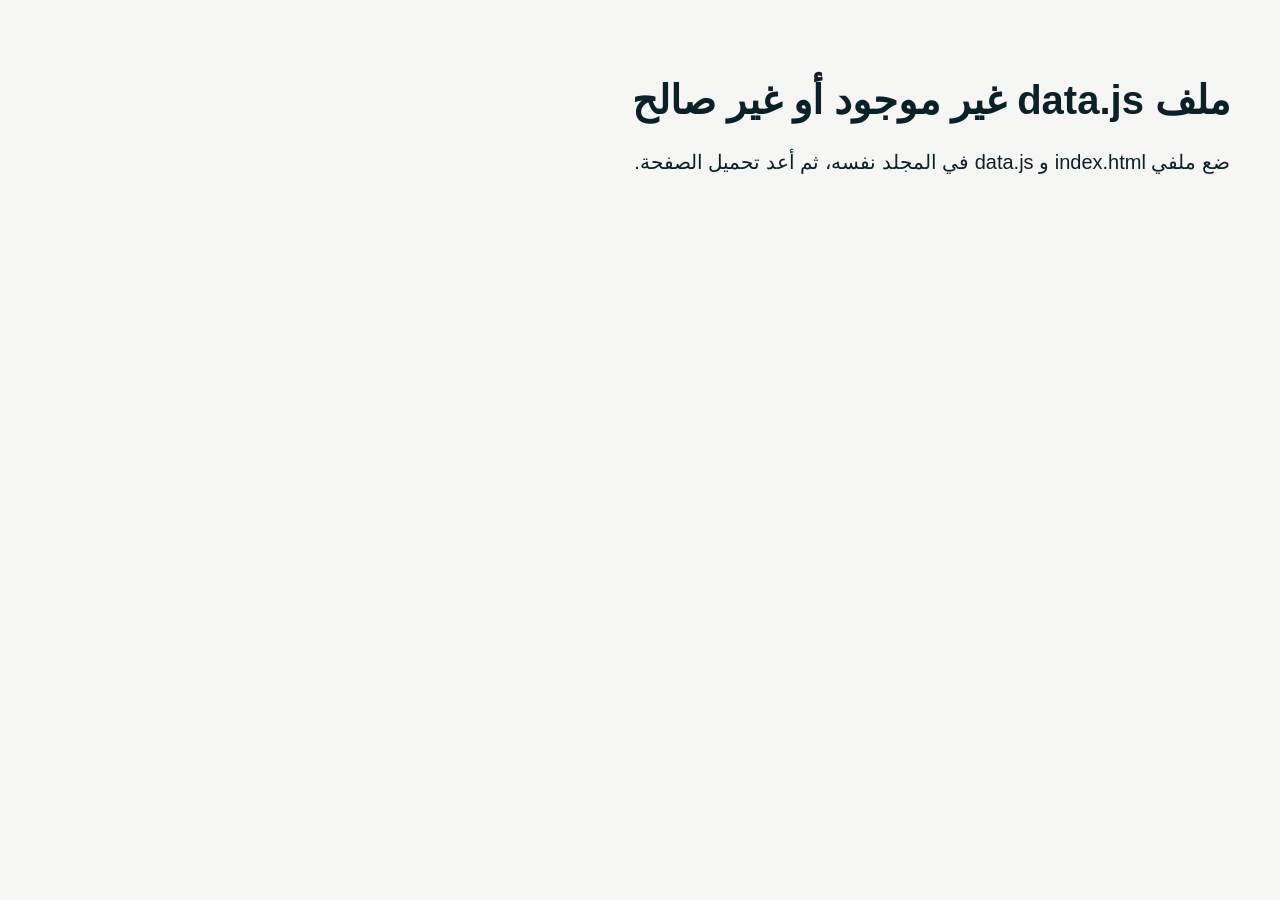
==== index.html @ 4b8aafc1 "Add files via upload" ====
<!doctype html>
<!-- TAWHID FC: الموقع index.html + البيانات data.js. ضع Logo.PNJ وملفات اللاعبين وA1.PNJ/B1.PNJ وS1.PNJ/S2.PNJ بجانبه.
     عدّل بيانات 2027 من ملف data.js. لا يستخدم الموقع الحفظ المحلي.
     ملفات PNJ يجب أن تحتوي على بيانات PNG/JPEG صالحة؛ قد تتطلب استضافتك ضبط MIME للامتداد المخصص. -->
<html lang="ar" dir="rtl">
<head>
<meta charset="utf-8"><meta name="viewport" content="width=device-width,initial-scale=1"><meta name="theme-color" content="#091b23">
<title>TAWHID FC | الموقع الرسمي</title>
<meta name="description" content="الموقع الرسمي لنادي التوحيد: أخبار النادي، الوسائط، الفريق الأول وإحصائيات المواسم 2025 و2026 و2027.">
<style>
@import url('https://fonts.googleapis.com/css2?family=Cairo:wght@400;500;600;700;800;900&family=Outfit:wght@400;500;600;700;800;900&display=swap');
:root{--ink:#0c2027;--dark:#091b23;--dark2:#102e37;--teal:#157867;--gold:#d1ad65;--gold2:#f3deb1;--paper:#f6f7f4;--border:#dee5e2;--muted:#687879;--shadow:0 14px 50px #03191c17}*{box-sizing:border-box}html{scroll-behavior:smooth}body{margin:0;background:var(--paper);color:var(--ink);font-family:Cairo,Arial,sans-serif}button,input,select,textarea{font:inherit}button{cursor:pointer}a{text-decoration:none;color:inherit}button:focus-visible,input:focus-visible,select:focus-visible,textarea:focus-visible{outline:3px solid var(--gold);outline-offset:2px}img{max-width:100%;display:block}button:disabled{opacity:.45;cursor:not-allowed}.wrap{max-width:1400px;margin:auto;padding:0 34px}.tiny-top{background:#061820;color:#cfddd9;display:flex;justify-content:space-between;align-items:center;font-size:11px;padding:8px max(34px,calc((100vw - 1332px)/2));letter-spacing:.4px}.tiny-top span:nth-child(2){color:var(--gold2)}.main-header{position:sticky;top:0;z-index:80;background:#fffdfcf4;backdrop-filter:blur(16px);border-bottom:1px solid #e7ece8}.header-in{max-width:1400px;padding:10px 34px;margin:auto;display:flex;align-items:center;gap:32px}.brand{display:flex;align-items:center;gap:12px;white-space:nowrap;cursor:pointer}.crest{width:63px;height:63px;object-fit:contain;filter:drop-shadow(0 3px 4px #091c1b29)}.crest-fallback{width:57px;height:57px;display:grid;place-items:center;border:3px solid var(--gold);border-radius:13px 13px 22px 22px;background:var(--dark);color:var(--gold);font:900 20px Outfit}.brand b{font:900 23px Outfit;color:#102c31;letter-spacing:1.8px;display:block}.brand small{font-size:9px;font-weight:800;letter-spacing:3px;color:#688380;display:block}.nav{display:flex;align-items:center;gap:3px;flex:1}.nav>button,.nav .dropbtn{background:none;color:#263d40;border:0;padding:13px 14px;font-weight:800;font-size:13px;border-bottom:3px solid transparent}.nav button:hover,.nav button.current{color:#11675b;border-bottom-color:var(--gold)}.drop{position:relative}.drop-menu{display:none;position:absolute;top:100%;right:0;min-width:190px;background:white;border:1px solid var(--border);box-shadow:var(--shadow);border-radius:0 0 14px 14px;padding:10px}.drop:hover .drop-menu,.drop:focus-within .drop-menu,.drop.open .drop-menu{display:block}.drop-menu button{width:100%;display:block;text-align:right;border:0;background:transparent;padding:12px;border-radius:7px;font-weight:700}.drop-menu button:hover{background:#f0f6f3}.header-action{border:1px solid #d5e2dc;border-radius:30px;padding:10px 15px;background:white;color:#15463d;font-size:11px;font-weight:900;white-space:nowrap}.mobile-menu{display:none;border:0;background:transparent;font-size:27px}.hero{background:var(--dark);min-height:490px;position:relative;overflow:hidden;color:white}.hero:before{content:"";position:absolute;inset:0;background:radial-gradient(circle at 80% 35%,#1c69603f,transparent 44%),linear-gradient(120deg,#061b25 15%,#13353e 65%,#0d322e);opacity:1}.hero:after{content:'TAWHID';font:900 min(18vw,270px) Outfit;position:absolute;left:-10px;bottom:-90px;color:#ffffff08;letter-spacing:-6px;pointer-events:none}.hero-lines{position:absolute;left:0;top:0;width:42%;height:100%;background:repeating-linear-gradient(120deg,transparent 0,transparent 78px,#ffffff07 79px,#ffffff07 80px);mask-image:linear-gradient(90deg,black,transparent)}.hero-in{position:relative;z-index:2;display:grid;grid-template-columns:1.1fr .9fr;gap:30px;align-items:center;min-height:490px;padding-top:36px;padding-bottom:50px}.kicker{display:flex;align-items:center;gap:10px;color:var(--gold2);font:800 13px Outfit;letter-spacing:2px}.kicker:before{content:"";background:var(--gold);height:2px;width:30px}.hero h1{font-size:clamp(40px,5.5vw,76px);line-height:1.25;margin:20px 0 13px;font-weight:900}.hero h1 em{color:var(--gold2);font-style:normal}.hero p{line-height:2;font-size:14px;color:#b9d0ce;max-width:540px}.hero-btns{display:flex;gap:11px;flex-wrap:wrap;margin-top:28px}.btn{padding:12px 23px;font-weight:900;font-size:13px;border:0;border-radius:3px;display:inline-flex;align-items:center;gap:9px;justify-content:center}.btn-gold{color:#102a2b;background:var(--gold2)}.btn-outline{color:#f3f7f7;border:1px solid #ffffff60;background:#ffffff08}.btn-green{background:#126a59;color:white}.hero-deco{position:relative;display:grid;place-items:center}.orbit{width:min(35vw,365px);height:min(35vw,365px);min-width:235px;min-height:235px;border:1px solid #d3b77350;border-radius:50%;display:grid;place-items:center;box-shadow:0 0 0 28px #d1ad6510,0 0 0 59px #d1ad6509;position:relative}.orbit img{width:67%;height:67%;object-fit:contain;filter:drop-shadow(0 18px 15px #0009)}.orbit .crest-fallback{transform:scale(2.3)}.floating{position:absolute;padding:12px 17px;background:#14373cde;border:1px solid #d1ad6550;backdrop-filter:blur(10px);border-radius:4px;box-shadow:var(--shadow);font:800 12px Outfit}.floating strong{font-size:21px;color:var(--gold2)}.floating.first{bottom:8%;right:-20px}.floating.second{top:7%;left:-18px}.hero-strip{background:#d1ad65;position:relative;z-index:3}.strip-in{display:flex;align-items:center;justify-content:space-between;gap:20px;padding-top:12px;padding-bottom:12px;color:#16312d;font-weight:900;font-size:12px}.strip-in span{white-space:nowrap}.main-sections{padding-top:62px;padding-bottom:65px}.section-head{display:flex;justify-content:space-between;align-items:flex-end;gap:20px;margin-bottom:23px}.section-head .eyebrow{color:var(--teal);font:800 11px Outfit;letter-spacing:2px}.section-head h2{font-size:29px;line-height:1.35;margin:6px 0 0;font-weight:900}.section-head p{font-size:12px;color:var(--muted);margin:8px 0}.section-head button{background:none;border:0;color:#0f7364;font-size:12px;font-weight:900;border-bottom:1px solid #0f7364;padding:5px}.section{margin-bottom:68px}.cards3{display:grid;grid-template-columns:repeat(3,minmax(0,1fr));gap:18px}.news-card,.photo-card,.player-card,.tile,.panel{background:white;border:1px solid #e1e8e5;box-shadow:0 8px 33px #0a262512}.news-card{overflow:hidden;cursor:pointer}.image-cover{height:215px;background:linear-gradient(135deg,#143943,#0c1e29);position:relative;display:grid;place-items:center;overflow:hidden}.image-cover img{width:100%;height:100%;object-fit:cover;transition:transform .4s}.news-card:hover img,.photo-card:hover img{transform:scale(1.05)}.fallback-art{display:flex;flex-direction:column;align-items:center;justify-content:center;gap:9px;text-align:center;color:#e7d3a9;background:linear-gradient(130deg,#092028,#1b4d49);width:100%;height:100%;font:900 25px Outfit}.fallback-art small{color:#b6cec7;font-size:10px;letter-spacing:2px}.news-body{padding:23px}.news-date{font:800 11px Outfit;color:var(--teal);letter-spacing:1px}.news-body h3{line-height:1.8;font-size:17px;margin:9px 0}.news-body p{line-height:1.9;font-size:12px;color:#71817e;max-height:52px;overflow:hidden}.readmore{display:block;margin-top:14px;font-weight:800;color:#157867;font-size:12px}.photos{display:grid;grid-template-columns:1.2fr 1fr 1fr;gap:14px}.photo-card{cursor:pointer;position:relative;overflow:hidden;min-height:240px}.photo-card:first-child{grid-row:span 2;min-height:493px}.photo-card img{width:100%;height:100%;object-fit:cover;position:absolute}.photo-card:after{content:"";position:absolute;inset:40% 0 0;background:linear-gradient(transparent,#081b21c7)}.photo-card .caption{position:absolute;z-index:1;bottom:20px;right:20px;color:white;font-weight:900;font-size:14px}.photo-card .fallback-art{position:absolute}.player-grid{display:grid;grid-template-columns:repeat(4,minmax(0,1fr));gap:16px}.player-card{text-align:center;overflow:hidden;cursor:pointer;transition:transform .25s}.player-card:hover{transform:translateY(-5px)}.player-portrait{height:250px;background:radial-gradient(circle at center 30%,#36655d,#102d37 70%);display:grid;place-items:center;position:relative;overflow:hidden}.player-portrait img{width:100%;height:100%;object-fit:contain;object-position:bottom}.player-portrait .number-bg{position:absolute;font:900 180px Outfit;color:#ffffff0b}.avatar-placeholder{position:absolute;color:#f2d699;font:900 53px Outfit}.nationality{position:absolute;top:13px;right:12px;background:#ffffffed;padding:3px 8px;font-size:10px;font-weight:900;color:#143c35;border-radius:3px}.player-details{padding:16px 10px 19px}.player-details b{display:block;font:800 17px Outfit;overflow-wrap:anywhere}.player-details small{font-size:11px;color:var(--muted);font-weight:800}.player-stats{display:flex;justify-content:center;gap:24px;border-top:1px solid var(--border);margin-top:15px;padding-top:12px}.player-stats span{font-size:10px;color:#7c8b88}.player-stats strong{display:block;color:#174e43;font:800 20px Outfit}.dark-section{background:#09252a;color:white;padding:50px 0}.dark-section h2{font-size:27px}.sponsors{display:flex;justify-content:center;align-items:center;gap:85px;flex-wrap:wrap;margin:30px 0}.sponsor-slot{height:105px;width:240px;display:grid;place-items:center;position:relative}.sponsor-slot img{max-width:100%;max-height:100%;object-fit:contain}.sponsor-slot .missing-img{border:1px dashed #bda36a87;color:#d0bea0;padding:18px;border-radius:8px;font:700 12px Outfit;text-align:center}.footer{background:#06191f;color:#c4d8d2;padding:40px 0 20px}.footer-cols{display:flex;justify-content:space-between;gap:30px;flex-wrap:wrap}.footer h3{color:#f6e5c0;font-size:14px}.footer p,.footer button{font-size:12px;line-height:2;color:#a6bfba}.footer button{border:0;display:block;background:none;padding:3px 0}.copyright{border-top:1px solid #ffffff16;margin-top:32px;padding-top:18px;color:#809f98;font-size:10px;display:flex;justify-content:space-between}.page-banner{background:linear-gradient(120deg,#0c222a,#1a5249);color:white;padding:41px 0;position:relative;overflow:hidden}.page-banner:after{content:'TAWHID FC';position:absolute;bottom:-40px;left:25px;font:900 100px Outfit;color:#ffffff08}.page-banner h1{margin:0;font-size:36px;position:relative;z-index:1}.page-banner p{color:#c5d6ce;font-size:13px;position:relative;z-index:1}.crumb{font-size:10px;color:var(--gold2);margin-bottom:8px}.stat-grid{display:grid;grid-template-columns:repeat(4,minmax(0,1fr));gap:13px}.tile{padding:22px;border-top:3px solid var(--gold)}.tile label{font-size:11px;color:#718682;font-weight:800;display:block}.tile b{font:900 32px Outfit;color:#123b35;display:block;margin-top:5px}.tile small{font-size:10px;color:#6d8a82}.panel{padding:23px;border-radius:3px}.panel h3{font-size:17px;margin:0 0 20px}.stat-layout{display:grid;grid-template-columns:minmax(0,1.4fr) minmax(290px,.6fr);gap:17px}.table-scroll{overflow:auto;max-width:100%}table{border-collapse:collapse;width:100%;min-width:700px;text-align:right;font-size:12px}th{background:#eef3ef;color:#607772;font-weight:900;font-size:10px;white-space:nowrap}td,th{padding:13px;border-bottom:1px solid #edf1ed}tbody tr:hover{background:#f6faf8}.clickrow{cursor:pointer}.rank-pill{display:inline-grid;place-items:center;min-width:27px;height:27px;border-radius:3px;background:#edf3ee;font:900 11px Outfit;color:#235244}.rank-pill.gold{background:#f6ebd0;color:#966b1b}.badge{display:inline-block;padding:4px 9px;border-radius:3px;background:#eaf3ee;color:#176d59;font-weight:800;font-size:10px}.badge.fixed{background:#f2ead7;color:#846827}.badge.outline{background:transparent;border:1px solid #d1ded4}.tabs{display:flex;flex-wrap:wrap;gap:8px;margin:23px 0}.tab{padding:9px 18px;border:1px solid #d7e1db;background:white;font-size:12px;font-weight:900;border-radius:3px}.tab.active{background:#0c514b;color:white;border-color:#0c514b}.ranking-entry{display:flex;gap:13px;align-items:center;padding:12px 4px;border-bottom:1px solid #e8efea;cursor:pointer}.ranking-entry .rank-num{font:900 24px Outfit;color:#b49c61;width:32px}.ranking-entry img{width:46px;height:46px;object-fit:contain;background:#18443e}.ranking-entry .details{flex:1}.ranking-entry b{font:800 12px Outfit}.ranking-entry small{display:block;font-size:10px;color:#8a9995}.ranking-entry strong{color:#137967;font:900 18px Outfit}.notice{padding:17px;border-right:4px solid var(--gold);background:#f8f0e0;font-size:12px;line-height:2;color:#67593f;margin:20px 0}.empty{padding:38px 17px;border:1px dashed #bdcebe;text-align:center;color:#83938b;font-size:13px;background:#fbfdfb}.fields{display:grid;grid-template-columns:repeat(3,minmax(0,1fr));gap:14px}.field{display:flex;flex-direction:column;gap:5px}.field label{font-size:11px;font-weight:900;color:#526d65}.field input,.field select,.field textarea{border:1px solid #d0dcd5;border-radius:3px;background:white;padding:11px 13px;font-size:12px;width:100%;color:#1a3833;min-height:42px}.field textarea{min-height:96px}.field.span2{grid-column:span 2}.field.span3{grid-column:span 3}.control-row{display:flex;align-items:center;flex-wrap:wrap;gap:9px;margin:15px 0}.select{padding:10px 13px;border:1px solid #d6e2db;background:white;border-radius:3px;color:#234e42;font-size:12px;font-weight:800}.admin-group{border:1px solid #dfe9e2;background:#fbfdfb;margin-top:17px;padding:18px}.admin-group h4{margin:0 0 15px;font-size:15px}.score-track{height:7px;background:#e3ebe5;border-radius:9px;overflow:hidden;min-width:50px}.score-track i{display:block;height:100%;background:linear-gradient(90deg,#138477,#d5ae5a)}.formula{font-size:11px;color:#71837b;line-height:2}.modal{position:fixed;inset:0;background:#06171bdf;z-index:200;display:none;place-items:center;padding:15px;backdrop-filter:blur(8px)}.modal.show{display:grid}.modal-content{background:white;max-width:830px;width:100%;max-height:94vh;overflow:auto;padding:0 0 22px;box-shadow:0 25px 70px #0006}.modal-bar{display:flex;justify-content:space-between;align-items:center;padding:16px 24px;border-bottom:1px solid var(--border)}.modal-close{background:#ecf2ee;border:0;border-radius:50%;width:32px;height:32px;font-size:20px}.modal-main{padding:23px}.modal-profile{display:grid;grid-template-columns:190px 1fr;gap:22px;align-items:center}.modal-image{height:230px;background:linear-gradient(160deg,#18554e,#08232b);position:relative;display:grid;place-items:center}.modal-image img{height:100%;width:100%;object-fit:contain}.kv{display:grid;grid-template-columns:repeat(3,1fr);gap:12px}.kv div{background:#f4f8f5;padding:12px}.kv small{display:block;color:#73867c;font-size:10px}.kv b{font:800 17px Outfit}.toast{position:fixed;bottom:23px;left:23px;z-index:250;padding:13px 22px;background:#0d5248;color:white;border:1px solid #d1ad65;border-radius:3px;font-weight:800;font-size:12px;opacity:0;pointer-events:none;transition:.25s}.toast.show{opacity:1}.lightbox-img{max-width:100%;max-height:68vh;object-fit:contain;margin:auto}.match-pill{border-radius:3px;padding:3px 8px;font:900 10px Outfit}.match-pill.W{background:#e2f4e9;color:#227a4d}.match-pill.L{background:#ffe8e7;color:#b13d36}.match-pill.D{background:#e7edf2;color:#577083}.archive-title{display:flex;align-items:center;justify-content:space-between;gap:12px;flex-wrap:wrap}.print-only{display:none}
@media(max-width:1080px){.header-in{gap:15px}.nav>button,.nav .dropbtn{padding:12px 9px;font-size:11px}.player-grid{grid-template-columns:repeat(3,1fr)}.stat-grid{grid-template-columns:repeat(2,1fr)}.stat-layout{grid-template-columns:1fr}}@media(max-width:760px){.wrap,.header-in{padding-left:16px;padding-right:16px}.tiny-top{padding:7px 16px}.header-in{justify-content:space-between}.brand b{font-size:19px}.crest{width:48px;height:48px}.mobile-menu{display:block}.nav{display:none;position:absolute;top:100%;right:0;left:0;background:#fff;padding:15px;box-shadow:var(--shadow);flex-direction:column;align-items:stretch}.nav.open{display:flex}.nav>button,.nav .dropbtn{text-align:right;width:100%;padding:13px}.drop-menu{position:static;box-shadow:none;border-radius:5px;display:none}.header-action{font-size:10px;padding:9px}.hero-in{grid-template-columns:1fr;text-align:right;min-height:auto;padding-top:48px;padding-bottom:60px}.hero-deco{display:none}.hero{min-height:385px}.hero h1{font-size:40px}.strip-in{flex-wrap:wrap;gap:8px}.cards3{grid-template-columns:1fr}.photos{grid-template-columns:1fr 1fr}.photo-card:first-child{grid-column:span 2;grid-row:span 1;min-height:265px}.photo-card{min-height:185px}.player-grid{grid-template-columns:repeat(2,1fr)}.player-portrait{height:207px}.fields{grid-template-columns:1fr 1fr}.field.span3{grid-column:span 2}.modal-profile{grid-template-columns:1fr}.modal-image{height:220px}.sponsors{gap:15px}.copyright{flex-direction:column;gap:5px}}@media(max-width:430px){.brand b{font-size:16px}.brand small{letter-spacing:1.5px}.header-action{padding:8px}.player-portrait{height:175px}.player-details b{font-size:12px}.section-head h2{font-size:24px}.fields,.kv{grid-template-columns:1fr 1fr}.field.span2,.field.span3{grid-column:span 2}.tile b{font-size:26px}}
@media print{.tiny-top,.main-header,.footer,.btn,.control-row,.tabs,.toast,.sponsors{display:none!important}.print-only{display:block}.page-banner{padding:20px;background:white;color:black}.panel,.tile{box-shadow:none;break-inside:avoid}}
</style>
</head>
<body>
<div class="tiny-top"><span>THE OFFICIAL HOME OF TAWHID FC</span><span>✦ التاريخ يُكتب هنا · 2027</span></div>
<header class="main-header"><div class="header-in">
 <a class="brand" href="#" onclick="go('home');return false"><img class="crest" src="Logo.PNJ" alt="TAWHID FC" onerror="this.style.display='none';this.nextElementSibling.style.display='grid'"><div class="crest-fallback" style="display:none">TFC</div><span><b>TAWHID FC</b><small>FOOTBALL CLUB</small></span></a>
 <button class="mobile-menu" type="button" aria-label="القائمة" onclick="document.getElementById('mainNav').classList.toggle('open')">☰</button>
 <nav id="mainNav" class="nav" aria-label="القائمة الرئيسية"><button type="button" data-nav="home" onclick="go('home')">الرئيسية</button><button type="button" data-nav="news" onclick="go('news')">الأخبار</button><button type="button" data-nav="media" onclick="go('media')">الوسائط</button><button type="button" data-nav="club" onclick="go('club')">النادي</button><button type="button" data-nav="stats" onclick="go('stats')">الإحصائيات</button><div class="drop" id="seasonDrop"><button type="button" class="dropbtn" aria-haspopup="true" onclick="document.getElementById('seasonDrop').classList.toggle('open')">السنوات ▾</button><div class="drop-menu"><button onclick="setYear(2027)">موسم 2027</button><button onclick="setYear(2026)">موسم 2026</button><button onclick="setYear(2025)">موسم 2025</button></div></div></nav>
 <button class="header-action" type="button" onclick="go('guide')">⌘ طريقة التحديث</button>
 </div></header>
<div id="app" aria-live="polite"></div>
<div class="toast" id="toast" role="status"></div>
<div class="modal" id="modal" onclick="if(event.target===this)closeModal()"><div class="modal-content"><div class="modal-bar"><b id="modalTitle">التفاصيل</b><button class="modal-close" aria-label="إغلاق" onclick="closeModal()">×</button></div><div class="modal-main" id="modalBody"></div></div></div>
<script src="data.js"></script>
<script>
'use strict';
const ARCHIVE = {"meta": {"alm": ["Almousa3m", "السعودية", "ST", "Alm"], "basa": ["Basabeso2", "السعودية", "LW", "Basa"], "hss": ["H2ssain_28", "السعودية", "ST", "Hss"], "m": ["M-*-*-_-11_11", "السعودية", "CM", "M--"], "h77": ["H7modi_77", "السعودية", "CM", "H7modi77"], "h07": ["H7modi_07", "مصر", "ST", "H7modi07"], "yo": ["Yo0ousef_25", "جنوب أفريقيا", "RW", "Yo"], "alaly": ["Alaly19", "قطر", "ST", "Alaly"]}, "players25": [{"id": "alm", "name": "Almousa3m", "nationality": "السعودية", "pos": "ST", "photo": "Alm25.PNJ", "games": 690, "goals": 700, "assists": 716, "motm": 221, "motmBase": 700, "passPct": 79, "shotPct": 36, "tacklePct": 11, "points": null, "sourceGpm": 1.01, "sourceApm": 1.02}, {"id": "basa", "name": "Basabeso2", "nationality": "السعودية", "pos": "LW", "photo": "Basa25.PNJ", "games": 785, "goals": 713, "assists": 511, "motm": 83, "motmBase": 785, "passPct": 81, "shotPct": 35, "tacklePct": 25, "points": null, "sourceGpm": 0.91, "sourceApm": 0.65}, {"id": "hss", "name": "H2ssain_28", "nationality": "السعودية", "pos": "ST", "photo": "Hss25.PNJ", "games": 898, "goals": 842, "assists": 507, "motm": 82, "motmBase": 898, "passPct": 75, "shotPct": 33, "tacklePct": 5, "points": null, "sourceGpm": 0.94, "sourceApm": 0.57}, {"id": "m", "name": "M-*-*-_-11_11", "nationality": "السعودية", "pos": "CM", "photo": "M--25.PNJ", "games": 1142, "goals": 635, "assists": 728, "motm": 124, "motmBase": 1142, "passPct": 75, "shotPct": 28, "tacklePct": 22, "points": 22, "sourceGpm": 0.56, "sourceApm": 0.64}, {"id": "h77", "name": "H7modi_77", "nationality": "السعودية", "pos": "CM", "photo": "H7modi7725.PNJ", "games": 1060, "goals": 446, "assists": 885, "motm": 93, "motmBase": 1060, "passPct": 75, "shotPct": 35, "tacklePct": 14, "points": 24, "sourceGpm": 0.42, "sourceApm": 0.84}, {"id": "yo", "name": "Yo0ousef_25", "nationality": "جنوب أفريقيا", "pos": "RW", "photo": "Yo25.PNJ", "games": 571, "goals": 434, "assists": 171, "motm": 7, "motmBase": 571, "passPct": 75, "shotPct": 46, "tacklePct": 9, "points": 20, "sourceGpm": 0.76, "sourceApm": 0.3}, {"id": "alaly", "name": "Alaly19", "nationality": "قطر", "pos": "ST", "photo": "Alaly25.PNJ", "games": 367, "goals": 507, "assists": 263, "motm": 107, "motmBase": 367, "passPct": 80, "shotPct": 32, "tacklePct": 16, "points": 23, "sourceGpm": 1.38, "sourceApm": 0.71}], "players26": [{"id": "alm", "name": "Almousa3m", "nationality": "السعودية", "pos": "ST", "sourcePos": "FWD", "photo": "Alm26.PNJ", "passPct": 77, "shotPct": 38, "tacklePct": 8, "pro": "Almousa3m", "ovr": 90, "h": "190 CM", "games": 409, "win": 50, "rating": 8.1, "motm": 79, "goals": 455, "gpm": 1.11, "shot": 38, "assists": 440, "passes": 6852, "pass": 77, "red": 7, "tackles": 284, "tackleRate": 8, "csDef": 0, "csGK": 1, "recent": [9, 9, 7, 15, 9, 3, 10, 11, 8, 4, 10], "pwr": 94, "carry": 88, "clutch": 68, "note": "هداف وصانع لعب من النخبة؛ يتصدر الفريق بـ455 هدفاً و440 تمريرة حاسمة."}, {"id": "hss", "name": "H2ssain_28", "nationality": "السعودية", "pos": "ST", "sourcePos": "FWD", "photo": "Hss26.PNJ", "passPct": 74, "shotPct": 29, "tacklePct": 3, "pro": "bombar", "ovr": 88, "h": "186 CM", "games": 456, "win": 45, "rating": 7.5, "motm": 40, "goals": 452, "gpm": 0.99, "shot": 29, "assists": 337, "passes": 4956, "pass": 74, "red": 14, "tackles": 176, "tackleRate": 3, "csDef": 0, "csGK": 0, "recent": [8, 8, 9, 12, 6, 6, 11, 9, 8, 5, 8], "pwr": 90, "carry": 68, "clutch": 74, "note": "مهاجم غزير التسجيل؛ ثاني هدافي الفريق بفارق ثلاثة أهداف فقط عن الصدارة."}, {"id": "m", "name": "M-*-*-_-11_11", "nationality": "السعودية", "pos": "CM", "sourcePos": "MID", "photo": "M--26.PNJ", "passPct": 76, "shotPct": 32, "tacklePct": 22, "pro": "PEDRI", "ovr": 89, "h": "175 CM", "games": 466, "win": 46, "rating": 8.1, "motm": 75, "goals": 244, "gpm": 0.52, "shot": 32, "assists": 297, "passes": 7084, "pass": 76, "red": 16, "tackles": 472, "tackleRate": 22, "csDef": 1, "csGK": 0, "recent": [4, 4, 9, 7, 4, 6, 1, 5, 4, 2, 1], "pwr": 82, "carry": 78, "clutch": 60, "note": "محرك الوسط وصاحب أعلى عدد تمريرات وتدخلات في الفريق."}, {"id": "h77", "name": "H7modi_77", "nationality": "السعودية", "pos": "CM", "sourcePos": "MID", "photo": "H7modi7726.PNJ", "passPct": 75, "shotPct": 37, "tacklePct": 9, "pro": "M. Almarhoon", "ovr": 80, "h": "162 CM", "games": 237, "win": 47, "rating": 8, "motm": 36, "goals": 116, "gpm": 0.49, "shot": 37, "assists": 165, "passes": 3673, "pass": 75, "red": 32, "tackles": 398, "tackleRate": 9, "csDef": 0, "csGK": 0, "recent": [6, 6, 4, 1, 1, 2, 4, 4, 1, 3, 0], "pwr": 76, "carry": 71, "clutch": 54, "note": "لاعب وسط نشط في الضغط؛ يجمع بين صناعة اللعب و398 تدخلاً."}, {"id": "basa", "name": "Basabeso2", "nationality": "السعودية", "pos": "LW", "sourcePos": "FWD", "photo": "Basa26.PNJ", "passPct": 85, "shotPct": 39, "tacklePct": 26, "pro": "Basabeso", "ovr": 90, "h": "170 CM", "games": 388, "win": 48, "rating": 7.2, "motm": 24, "goals": 206, "gpm": 0.53, "shot": 39, "assists": 131, "passes": 4241, "pass": 85, "red": 20, "tackles": 349, "tackleRate": 26, "csDef": 4, "csGK": 0, "recent": [2, 2, 2, 8, 0, 2, 2, 2, 2, 1, 2], "pwr": 72, "carry": 50, "clutch": 35, "note": "الأدق تمريراً في الفريق بنسبة 85%، مع مساهمة واضحة هجومياً ودفاعياً."}, {"id": "h07", "name": "H7modi_07", "nationality": "مصر", "pos": "ST", "sourcePos": "FWD", "photo": "H7modi0726.PNJ", "passPct": 74, "shotPct": 33, "tacklePct": 8, "pro": "M. Almarhoon", "ovr": 82, "h": "162 CM", "games": 170, "win": 48, "rating": 7.4, "motm": 14, "goals": 79, "gpm": 0.46, "shot": 33, "assists": 92, "passes": 2146, "pass": 74, "red": 23, "tackles": 243, "tackleRate": 8, "csDef": 0, "csGK": 0, "recent": [2, 2, 2, 0, 3, 1, 4, 1, 3, 1, 1], "pwr": 85, "carry": 52, "clutch": 70, "note": "صانع لعب هجومي متوازن سجل 79 هدفاً وصنع 92 خلال 170 مباراة."}, {"id": "yo", "name": "Yo0ousef_25", "nationality": "جنوب أفريقيا", "pos": "RW", "sourcePos": "FWD", "photo": "Yo26.PNJ", "passPct": 76, "shotPct": 47, "tacklePct": 7, "pro": "H. Huss29", "ovr": 88, "h": "175 CM", "games": 369, "win": 44, "rating": 7.1, "motm": 11, "goals": 248, "gpm": 0.67, "shot": 47, "assists": 109, "passes": 4103, "pass": 76, "red": 18, "tackles": 195, "tackleRate": 7, "csDef": 0, "csGK": 0, "recent": [4, 4, 2, 1, 3, 1, 6, 1, 4, 5, 0], "pwr": 72, "carry": 44, "clutch": 49, "note": "أعلى نسبة نجاح تسديد في الفريق بـ47% وخطر ثابت في الخط الأمامي."}], "players27": [{"id": "alm", "name": "Almousa3m", "nationality": "السعودية", "pos": "ST", "photo": "Alm27.PNJ", "games": null, "goals": null, "assists": null, "motm": null, "passes": null, "passPct": null, "shots": null, "shotPct": null, "tackles": null, "tacklePct": null, "interceptions": null, "clearances": null, "blocks": null, "saves": null, "savePct": null, "csDef": null, "csGK": null, "red": null, "yellow": null, "win": null, "rating": null, "minutes": null, "points": null}, {"id": "basa", "name": "Basabeso2", "nationality": "السعودية", "pos": "LW", "photo": "Basa27.PNJ", "games": null, "goals": null, "assists": null, "motm": null, "passes": null, "passPct": null, "shots": null, "shotPct": null, "tackles": null, "tacklePct": null, "interceptions": null, "clearances": null, "blocks": null, "saves": null, "savePct": null, "csDef": null, "csGK": null, "red": null, "yellow": null, "win": null, "rating": null, "minutes": null, "points": null}, {"id": "hss", "name": "H2ssain_28", "nationality": "السعودية", "pos": "ST", "photo": "Hss27.PNJ", "games": null, "goals": null, "assists": null, "motm": null, "passes": null, "passPct": null, "shots": null, "shotPct": null, "tackles": null, "tacklePct": null, "interceptions": null, "clearances": null, "blocks": null, "saves": null, "savePct": null, "csDef": null, "csGK": null, "red": null, "yellow": null, "win": null, "rating": null, "minutes": null, "points": null}, {"id": "m", "name": "M-*-*-_-11_11", "nationality": "السعودية", "pos": "CM", "photo": "M--27.PNJ", "games": null, "goals": null, "assists": null, "motm": null, "passes": null, "passPct": null, "shots": null, "shotPct": null, "tackles": null, "tacklePct": null, "interceptions": null, "clearances": null, "blocks": null, "saves": null, "savePct": null, "csDef": null, "csGK": null, "red": null, "yellow": null, "win": null, "rating": null, "minutes": null, "points": null}, {"id": "h77", "name": "H7modi_77", "nationality": "السعودية", "pos": "CM", "photo": "H7modi7727.PNJ", "games": null, "goals": null, "assists": null, "motm": null, "passes": null, "passPct": null, "shots": null, "shotPct": null, "tackles": null, "tacklePct": null, "interceptions": null, "clearances": null, "blocks": null, "saves": null, "savePct": null, "csDef": null, "csGK": null, "red": null, "yellow": null, "win": null, "rating": null, "minutes": null, "points": null}, {"id": "h07", "name": "H7modi_07", "nationality": "مصر", "pos": "ST", "photo": "H7modi0727.PNJ", "games": null, "goals": null, "assists": null, "motm": null, "passes": null, "passPct": null, "shots": null, "shotPct": null, "tackles": null, "tacklePct": null, "interceptions": null, "clearances": null, "blocks": null, "saves": null, "savePct": null, "csDef": null, "csGK": null, "red": null, "yellow": null, "win": null, "rating": null, "minutes": null, "points": null}, {"id": "yo", "name": "Yo0ousef_25", "nationality": "جنوب أفريقيا", "pos": "RW", "photo": "Yo27.PNJ", "games": null, "goals": null, "assists": null, "motm": null, "passes": null, "passPct": null, "shots": null, "shotPct": null, "tackles": null, "tacklePct": null, "interceptions": null, "clearances": null, "blocks": null, "saves": null, "savePct": null, "csDef": null, "csGK": null, "red": null, "yellow": null, "win": null, "rating": null, "minutes": null, "points": null}, {"id": "alaly", "name": "Alaly19", "nationality": "قطر", "pos": "ST", "photo": "Alaly27.PNJ", "games": null, "goals": null, "assists": null, "motm": null, "passes": null, "passPct": null, "shots": null, "shotPct": null, "tackles": null, "tacklePct": null, "interceptions": null, "clearances": null, "blocks": null, "saves": null, "savePct": null, "csDef": null, "csGK": null, "red": null, "yellow": null, "win": null, "rating": null, "minutes": null, "points": null}], "matches26": [["L", "1–5", "Black Deaht", "almousa3m", "—", "07/09/2026 · 06:01 AM"], ["L", "2–3", "B r O 0", "yo0ousef25 (2)", "—", "07/09/2026 · 05:39 AM"], ["D", "4–4", "Abo 7arbi 000", "almousa3m, yo0ousef25", "—", "07/09/2026 · 05:20 AM"], ["L", "2–3", "Alr7ma FC", "almousa3m (2)", "—", "07/09/2026 · 05:03 AM"], ["L", "1–3", "DL3 KARSHK", "—", "—", "07/09/2026 · 04:43 AM"], ["L", "3–5", "Black Deaht", "almousa3m (2), Basabeso2", "almousa3m", "07/09/2026 · 04:13 AM"], ["L", "6–7", "Titanium", "almousa3m (4), Basabeso2 (2)", "almousa3m", "07/09/2026 · 03:54 AM"], ["W", "7–4", "AL Snefr", "almousa3m (2), yo0ousef25 (2), Basabeso2 (2)", "almousa3m", "07/09/2026 · 03:36 AM"], ["L", "5–9", "ashakil", "almousa3m, yo0ousef25 (3), H2SSAIN_28", "—", "07/09/2026 · 03:04 AM"], ["W", "4–3", "ALNAK7ON", "almousa3m, H2SSAIN_28 (3)", "H2SSAIN_28", "07/09/2026 · 02:37 AM"]], "team26": {"games": 547, "wins": 248, "draws": 66, "losses": 233, "goals": 1924, "conceded": 1870, "skill": 1708, "division": 3, "bestDivision": 3, "platform": "GEN5", "promotions": 26, "relegations": 16, "playoffs": 15, "leagueGames": 532}, "rank25": ["alm", "basa", "hss", "h77", "alaly", "m", "yo"], "rank26": ["alm", "hss", "m", "basa", "yo", "h77", "h07"]};
const POS={ST:'مهاجم صريح',LW:'جناح أيسر',RW:'جناح أيمن',CF:'مهاجم ثانٍ',CAM:'وسط هجومي',CM:'وسط',CDM:'وسط دفاعي',CB:'قلب دفاع',LB:'ظهير أيسر',RB:'ظهير أيمن',GK:'حارس مرمى'};
const FLAGS={'السعودية':'🇸🇦','مصر':'🇪🇬','جنوب أفريقيا':'🇿🇦','قطر':'🇶🇦'};
const numericFields=['games','goals','assists','motm','passes','passPct','shots','shotPct','tackles','tacklePct','interceptions','clearances','blocks','saves','savePct','csDef','csGK','red','yellow','win','rating','minutes','points'];
// data.js is authoritative; no browser-only saving or cached values.
const rawData=window.TAWHID_DATA;
if(!rawData || !Array.isArray(rawData.players) || !rawData.team || !Array.isArray(rawData.news) || !Array.isArray(rawData.gallery) || !Array.isArray(rawData.matches)){
 document.body.innerHTML='<main style="padding:50px;font:20px Arial;direction:rtl"><h1>ملف data.js غير موجود أو غير صالح</h1><p>ضع ملفي index.html و data.js في المجلد نفسه، ثم أعد تحميل الصفحة.</p></main>';
 throw new Error('Missing/invalid data.js');
}
const db=JSON.parse(JSON.stringify(rawData));
let year=2027,page='home',currentMetric='smart',currentFilter='ALL',sortColumn='smart',sortDir=-1;
const $=s=>document.querySelector(s), esc=x=>String(x??'').replace(/[&<>"']/g,c=>({'&':'&amp;','<':'&lt;','>':'&gt;','"':'&quot;',"'":'&#39;'}[c]));
const show=n=>n===null||n===undefined||n===''?'—':typeof n==='number'?new Intl.NumberFormat('en-US',{maximumFractionDigits:2}).format(n):esc(n);
const finite=v=>v!==null&&v!==undefined&&v!==''&&Number.isFinite(Number(v));const num=v=>finite(v)?Number(v):0;
const div=(a,b,d=2)=>finite(a)&&finite(b)&&Number(b)>0?+(Number(a)/Number(b)).toFixed(d):null;
const pct=(a,b)=>finite(a)&&finite(b)&&Number(b)>0?+(100*num(a)/num(b)).toFixed(1):null;
// Calculate missing 2027 team totals from matches; explicit numbers in data.js always win.
function team2027(){
 let t={...db.team}, ms=db.matches;
 if(ms.length){
  let calc={games:ms.length,wins:0,draws:0,losses:0,goals:0,conceded:0};
  for(const m of ms){
   const scores=String(m.score||'').match(/^(\d+)\s*[-–:]\s*(\d+)$/);
   if(!scores)continue;
   let a=Number(scores[1]),b=Number(scores[2]);calc.goals+=a;calc.conceded+=b;
   if(a>b)calc.wins++;else if(a<b)calc.losses++;else calc.draws++;
  }
  for(let k of ['games','wins','draws','losses','goals','conceded'])if(t[k]===null||t[k]===undefined)t[k]=calc[k];
 }
 return t;
}
function toast(m){let e=$('#toast');e.textContent=m;e.classList.add('show');clearTimeout(window._toast);window._toast=setTimeout(()=>e.classList.remove('show'),3100)}
function asset(src,cls='',alt=''){return `<img loading="lazy" class="${cls}" src="${esc(src)}" alt="${esc(alt)}" onerror="this.style.display='none';const f=this.parentElement.querySelector('.fallback-art,.avatar-placeholder,.missing-img');if(f)f.style.display='flex'">`}
function photo(src,label,cls=''){return `<div class="${cls}">${asset(src,'',label)}<div class="fallback-art" style="display:none"><span>TAWHID FC</span><small>${esc(label)}</small></div></div>`}
const getPlayers=()=>year===2027?db.players:year===2026?ARCHIVE.players26:ARCHIVE.players25;
const getTeam=()=>year===2027?team2027():year===2026?ARCHIVE.team26:null;
function go(which){page=which;$('#mainNav').classList.remove('open');document.getElementById('seasonDrop').classList.remove('open');render();window.scrollTo({top:0,behavior:'smooth'})}
function setYear(y){year=Number(y);currentMetric=year===2025?'goals':'smart';currentFilter='ALL';go('stats')}
function banner(title,sub){return `<section class="page-banner"><div class="wrap"><div class="crumb">TAWHID FC / ${esc(title)}</div><h1>${esc(title)}</h1><p>${esc(sub)}</p></div></section>`}
function heading(en,ar,action='',fn=''){return `<div class="section-head"><div><div class="eyebrow">${esc(en)}</div><h2>${esc(ar)}</h2></div>${action?`<button onclick="${fn}">${esc(action)} ←</button>`:''}</div>`}
function clubCrest(){return `<img src="Logo.PNJ" alt="شعار النادي" onerror="this.style.display='none';this.nextElementSibling.style.display='grid'"><div class="crest-fallback" style="display:none">TFC</div>`}
function navStats(){return `<div class="tabs">${[2027,2026,2025].map(y=>`<button class="tab ${y===year?'active':''}" onclick="setYear(${y})">${y} ${y!==2027?'🔒':''}</button>`).join('')}</div>`}
function storyCard(n,i){return `<article class="news-card" onclick="storyOpen(${i})"><div class="image-cover">${photo(n.image||`A${i+1}.PNJ`,n.title)}</div><div class="news-body"><span class="news-date">${esc(n.date||'2027')} · TAWHID NEWS</span><h3>${esc(n.title)}</h3><p>${esc(n.text||'')}</p><span class="readmore">اقرأ الخبر ←</span></div></article>`}
function newsList(){return db.news.length?db.news:[]}
function galleryList(){return db.gallery.length?db.gallery:[]}
function galleryCard(n,i){return `<div class="photo-card" onclick="photoOpen(${i})">${photo(n.image||`B${i+1}.PNJ`,n.title)}<div class="caption">${esc(n.title)}</div></div>`}
function rate(p){if(year===2026)return p.rating;if(year===2025)return null;return p.rating}
function playerCard(p){const g=finite(p.goals)?p.goals:null,a=finite(p.assists)?p.assists:null;return `<div class="player-card" onclick="openPlayer('${p.id}')"><div class="player-portrait"><span class="number-bg">${esc(p.id==='alm'?'09':p.id==='h77'?'77':p.id==='h07'?'07':'FC')}</span>${asset(p.photo,'',p.name)}<span class="avatar-placeholder" style="display:none">${esc(p.name.slice(0,2).toUpperCase())}</span><span class="nationality">${FLAGS[p.nationality]||''} ${esc(p.nationality)}</span></div><div class="player-details"><b>${esc(p.name)}</b><small>${esc(POS[p.pos]||p.pos)} · ${esc(p.nationality)}</small><div class="player-stats"><span><strong>${show(g)}</strong>الأهداف</span><span><strong>${show(a)}</strong>الصناعة</span><span><strong>${show(p.games)}</strong>المباريات</span></div></div></div>`}
function sponsor(){return `<section class="dark-section"><div class="wrap" style="text-align:center"><div class="kicker" style="justify-content:center">OUR PARTNERS</div><h2>شركاء النجاح</h2><div class="sponsors">${['S1.PNJ','S2.PNJ'].map((s,i)=>`<div class="sponsor-slot">${asset(s,'',`الراعي ${i+1}`)}<div class="missing-img" style="display:none">ضع صورة الراعي هنا<br>${s}</div></div>`).join('')}</div></div></section>`}
function footer(){return `${sponsor()}<footer class="footer"><div class="wrap"><div class="footer-cols"><div><div class="brand" style="margin-bottom:10px">${clubCrest()}<span><b style="color:#f2f0df">TAWHID FC</b><small>FOOTBALL CLUB</small></span></div><p>نادي التوحيد · الأرقام تصنع التاريخ.</p></div><div><h3>استكشف</h3><button onclick="go('news')">الأخبار</button><button onclick="go('media')">الوسائط</button><button onclick="go('club')">النادي</button></div><div><h3>المواسم</h3>${[2027,2026,2025].map(y=>`<button onclick="setYear(${y})">موسم ${y}</button>`).join('')}</div><div><h3>إدارة الموقع</h3><p>2025 و2026 أرشيفان ثابتان<br>2027 قابل للتحديث والحساب المحلي</p><button onclick="go('admin')">لوحة التحكم</button></div></div><div class="copyright"><span>© TAWHID FC · ALL RIGHTS RESERVED</span><span>DESIGNED FOR THE NEXT ERA — 2027</span></div></div></footer>`}
function statsTiles(t){let arr=[['المباريات',t?.games],['الانتصارات',t?.wins],['التعادلات',t?.draws],['الخسائر',t?.losses],['الأهداف المسجلة',t?.goals],['الأهداف المستقبلة',t?.conceded],['نسبة الفوز',pct(t?.wins,t?.games),'%'],['فارق الأهداف',finite(t?.goals)&&finite(t?.conceded)?t.goals-t.conceded:null]];return `<div class="stat-grid">${arr.map(([label,v,s=''])=>`<article class="tile"><label>${label}</label><b>${show(v)}${finite(v)?s:''}</b><small>موسم ${year}</small></article>`).join('')}</div>`}
function extraTiles(t){return `<div class="stat-grid" style="margin-top:15px">${[['تقييم مهارة النادي',t?.skill],['القسم الحالي',t?.division],['أفضل قسم',t?.bestDivision],['الصعود',t?.promotions],['الهبوط',t?.relegations],['مباريات التصفيات',t?.playoffs],['مباريات الدوري',t?.leagueGames],['المنصة',t?.platform]].map(([l,v])=>`<div class="tile"><label>${l}</label><b>${show(v)}</b></div>`).join('')}</div>`}
function home(){let t=team2027();const hasGames=finite(t.games)&&t.games>0;let news=newsList().slice(0,3),pics=galleryList().slice(0,5);return `<section class="hero"><div class="hero-lines"></div><div class="wrap hero-in"><div><div class="kicker">THE 2027 SEASON</div><h1>التوحيد<br><em>موسم جديد.</em><br>طموح لا ينتهي.</h1><p>${esc(db.description||'2027 — نكتب تاريخًا جديدًا.')}</p><div class="hero-btns"><button class="btn btn-gold" onclick="setYear(2027)">إحصائيات 2027 ←</button><button class="btn btn-outline" onclick="go('club')">اكتشف النادي</button></div></div><div class="hero-deco"><div class="orbit">${clubCrest()}<span class="floating first">SEASON <strong>2027</strong></span><span class="floating second">ONE CLUB <strong>∞</strong></span></div></div></div></section><div class="hero-strip"><div class="wrap strip-in"><span>✦ الموسم الحالي: 2027</span><span>المباريات: ${show(t.games)}</span><span>الأهداف: ${show(t.goals)}</span><span>نسبة الفوز: ${finite(t.wins)&&hasGames?pct(t.wins,t.games)+'%':'بانتظار البيانات'}</span><span>TAWHID FC</span></div></div><main class="wrap main-sections"><section class="section">${heading('SEASON 2027 / AT A GLANCE','إحصائيات 2027','تفاصيل الموسم',"setYear(2027)")}${statsTiles(t)}</section><section class="section">${heading('LATEST NEWS','آخر الأخبار','جميع الأخبار',"go('news')")}${news.length?`<div class="cards3">${news.map(storyCard).join('')}</div>`:`<div class="empty"><h3>الأخبار جاهزة للنشر</h3><p>أضف الأخبار من لوحة إدارة 2027؛ ستظهر هنا بصورها A1.PNJ وA2.PNJ...</p><button class="btn btn-green" onclick="go('admin')">إضافة خبر</button></div>`}</section><section class="section">${heading('THE LATEST FRAMES','أحدث الصور','معرض الصور',"go('media')")}${pics.length?`<div class="photos">${pics.map(galleryCard).join('')}</div>`:`<div class="empty">معرض الصور جاهز. أضف الصور من لوحة الإدارة مع ملفات B1.PNJ وB2.PNJ...</div>`}</section><section class="section">${heading('FIRST TEAM / 2027','لاعبو الفريق الأول','قائمة اللاعبين',"go('club')")}<div class="player-grid">${db.players.map(playerCard).join('')}</div></section></main>${footer()}`}
function newsPage(){return `${banner('أخبار النادي','كل مستجدات النادي والبيانات الرسمية') }<main class="wrap main-sections">${heading('TAWHID NEWS','آخر الأخبار')} ${db.news.length?`<div class="cards3">${db.news.map(storyCard).join('')}</div>`:'<div class="empty">لم تُنشر أخبار بعد. استخدم إدارة 2027 لإضافة أول خبر.</div>'}</main>${footer()}`}
function mediaPage(){return `${banner('المركز الإعلامي','لحظات النادي في الصور')}<main class="wrap main-sections">${heading('PHOTO GALLERY','أحدث الصور')}${db.gallery.length?`<div class="photos">${db.gallery.map(galleryCard).join('')}</div>`:'<div class="empty">لا توجد صور مضافة بعد. يمكنك إضافة الصور وعناوينها من لوحة الإدارة.</div>'}</main>${footer()}`}
function clubPage(){return `${banner('نادي التوحيد','الفريق الأول · الهوية · التاريخ') }<main class="wrap main-sections"><section class="section"><div class="panel" style="background:#103830;color:white"><div class="kicker">OUR IDENTITY</div><h2>TAWHID FOOTBALL CLUB</h2><p style="line-height:2;color:#cbdeda">نادي التوحيد · أرشيف المواسم 2025 و2026 و2027. توفر الصفحة الملفات الشخصية للاعبين وجنسياتهم وإحصائياتهم موسمًا بعد موسم.</p></div></section><section class="section">${heading('THE FIRST TEAM','الفريق الأول · 2027')}<div class="player-grid">${db.players.map(playerCard).join('')}</div></section><section class="section">${heading('OUR HISTORY','أرشيف النادي')}<div class="cards3">${[2027,2026,2025].map(y=>`<div class="panel"><div class="eyebrow" style="color:#157867">SEASON ARCHIVE</div><h2>${y}</h2><p>${y===2027?'الموسم الحالي وإحصائيات قابلة للتحديث':'إحصائيات وأرشيف ثابت لا يمكن تعديله من لوحة التحكم'}</p><button class="btn btn-green" onclick="setYear(${y})">استعرض الموسم ←</button></div>`).join('')}</div></section></main>${footer()}`}
// تحليل 2027: تطبيع حسب المباراة ومركز اللاعب، بأوزان شفافة؛ لا يدّعي استخدام نموذج خارجي.
const weights={ST:{goals:35,assists:15,shotPct:12,passPct:8,rating:15,motm:10,discipline:5},CF:{goals:26,assists:23,shotPct:10,passPct:10,rating:16,motm:10,discipline:5},LW:{goals:24,assists:26,shotPct:11,passPct:12,rating:13,motm:9,discipline:5},RW:{goals:24,assists:26,shotPct:11,passPct:12,rating:13,motm:9,discipline:5},CAM:{goals:20,assists:32,passPct:14,rating:18,motm:11,discipline:5},CM:{goals:12,assists:27,passPct:16,tackles:14,rating:17,motm:9,discipline:5},CDM:{goals:5,assists:12,passPct:18,tackles:27,interceptions:13,rating:15,motm:5,discipline:5},CB:{goals:3,assists:4,passPct:12,tackles:24,interceptions:18,clearances:13,csDef:10,rating:11,motm:2,discipline:3},LB:{goals:5,assists:15,passPct:16,tackles:20,interceptions:13,csDef:8,rating:13,motm:5,discipline:5},RB:{goals:5,assists:15,passPct:16,tackles:20,interceptions:13,csDef:8,rating:13,motm:5,discipline:5},GK:{savePct:33,saves:16,csGK:23,rating:20,motm:5,discipline:3}};
const metricLabel={smart:'التقييم التحليلي',games:'المباريات',goals:'الأهداف',assists:'صناعة الأهداف',contributions:'المساهمات الهجومية',gpm:'أهداف/مباراة',apm:'صناعة/مباراة',cpm:'مساهمات/مباراة',motm:'رجل المباراة',passPct:'دقة التمرير',shotPct:'دقة التسديد',tackles:'التدخلات',tacklePct:'نجاح التدخلات',passes:'إجمالي التمريرات',interceptions:'قطع الكرات',clearances:'التشتيت',blocks:'الصد',savePct:'نسبة التصديات',saves:'التصديات',csDef:'شباك نظيفة / دفاع',csGK:'شباك نظيفة / حراسة',win:'نسبة الفوز',rating:'متوسط تقييم اللعبة',red:'البطاقات الحمراء',yellow:'البطاقات الصفراء',points:'النقاط',minutes:'الدقائق',pwr:'مؤشر القوة الأصلي',carry:'مؤشر حمل الفريق',clutch:'مؤشر الحسم'};
const perGameKeys={goals:2.4,assists:1.65,tackles:5,interceptions:5,clearances:8,saves:8,csDef:0.65,csGK:0.65,motm:0.36};
function normalized(p,field){let games=num(p.games);if(field==='discipline')return Math.max(0,100-(num(p.red)*20+num(p.yellow)*5)/Math.max(1,games)*100);if(field==='rating')return Math.max(0,Math.min(100,num(p.rating)*10));if(['passPct','shotPct','savePct'].includes(field))return Math.max(0,Math.min(100,num(p[field])));if(perGameKeys[field])return Math.min(100,100*num(p[field])/Math.max(1,games)/perGameKeys[field]);return 0}
function score2027(p){if(!finite(p.games)||num(p.games)<1)return null;let w=weights[p.pos]||weights.ST,used=[],total=0;for(const [k,n] of Object.entries(w)){let valid=(k==='discipline'?(finite(p.red)||finite(p.yellow)):(finite(p[k])&&finite(p.games)));if(valid){used.push([k,n,normalized(p,k)]);total+=n}}// قيم غير مدخلة لا تُعتبر صفرًا، والنتيجة مؤقتة عند وجود حقول ناقصة
if(used.length<2||used.every(([k])=>k==='discipline'))return null;
const sum=used.reduce((s,[k,w,n])=>s+w*n,0),confidence=100*total/Object.values(w).reduce((a,b)=>a+b,0);return {value:Math.round(sum/total*10)/10,confidence:Math.round(confidence),parts:used}}
function derived(p,k){let g=p.games;if(k==='smart')return year===2027?score2027(p)?.value??null:year===2026?p.pwr:null;if(k==='contributions')return finite(p.goals)&&finite(p.assists)?num(p.goals)+num(p.assists):null;if(k==='gpm')return year===2025?p.sourceGpm:div(p.goals,g);if(k==='apm')return year===2025?p.sourceApm:div(p.assists,g);if(k==='cpm')return div(derived(p,'contributions'),g);if(k==='discipline')return normalized(p,'discipline');return p[k]??null}
const allMetrics=['smart','games','goals','assists','contributions','gpm','apm','cpm','motm','passes','passPct','shotPct','tackles','tacklePct','interceptions','clearances','blocks','saves','savePct','csDef','csGK','win','rating','red','yellow','points','minutes','pwr','carry','clutch'];
function validMetric(k){if(year===2025)return !['smart','passes','interceptions','clearances','blocks','saves','savePct','csDef','csGK','win','rating','red','yellow','minutes','pwr','carry','clutch'].includes(k);if(year===2026)return !['interceptions','clearances','blocks','saves','savePct','yellow','points','minutes'].includes(k);return !['pwr','carry','clutch'].includes(k)}
function ranking(pList,k){return pList.filter(p=>finite(derived(p,k))).slice().sort((a,b)=>{let v=num(derived(b,k))-num(derived(a,k));return ['red','yellow'].includes(k)?-v:v})}
function rankView(){let filtered=getPlayers().filter(p=>currentFilter==='ALL'||p.pos===currentFilter||(['ST','LW','RW','CF'].includes(p.pos)&&currentFilter==='FWD')||(['CM','CAM','CDM'].includes(p.pos)&&currentFilter==='MID')||(['CB','LB','RB'].includes(p.pos)&&currentFilter==='DEF'));
let ranked=ranking(filtered,currentMetric);return `<div class="control-row"><select class="select" id="metricSelect" aria-label="معيار الترتيب" onchange="currentMetric=this.value;render()">${allMetrics.filter(validMetric).map(k=>`<option value="${k}" ${currentMetric===k?'selected':''}>${metricLabel[k]}</option>`).join('')}</select><select class="select" aria-label="تصفية المركز" onchange="currentFilter=this.value;render()"><option value="ALL" ${currentFilter==='ALL'?'selected':''}>كل المراكز</option>${['FWD','MID','DEF',...Object.keys(POS)].map(k=>`<option ${currentFilter===k?'selected':''} value="${k}">${{FWD:'الهجوم',MID:'الوسط',DEF:'الدفاع'}[k]||POS[k]}</option>`).join('')}</select></div>${year===2027?`<div class="notice">${currentMetric==='smart'?'التقييم التحليلي يتغير تلقائيًا بحسب مركز اللاعب وبحسب البيانات المدخلة. لا يظهر تقييم دون مباريات وحقول كافية؛ وتظهر نسبة اكتمال التقييم بجوار القيمة.':'الترتيب الحالي محسوب من البيانات التي أدخلتها، وليس نتيجة جائزة رسمية.'} <button style="border:0;background:none;color:#176a58;font-weight:900" onclick="openFormula()">كيف يُحسب؟</button></div>`:''}<div class="table-scroll"><table><thead><tr><th>#</th><th>اللاعب</th><th>المركز</th><th>${esc(metricLabel[currentMetric])}</th>${currentMetric==='smart'&&year===2027?'<th>اكتمال التقييم</th>':''}</tr></thead><tbody>${ranked.map((p,i)=>`<tr class="clickrow" onclick="openPlayer('${p.id}')"><td><span class="rank-pill ${i<3?'gold':''}">${i+1}</span></td><td><b dir="ltr">${esc(p.name)}</b><br><small>${FLAGS[p.nationality]||''} ${esc(p.nationality)}</small></td><td>${esc(POS[p.pos]||p.pos)}</td><td><strong style="font:900 19px Outfit;color:#156e5c">${show(derived(p,currentMetric))}</strong></td>${currentMetric==='smart'&&year===2027?`<td>${score2027(p)?.confidence??0}%</td>`:''}</tr>`).join('')}</tbody></table>${!ranked.length?'<div class="empty">لا توجد بيانات كافية لهذا الترتيب بعد.</div>':''}</div>`}
function playerTable(){const cols=['games','goals','assists','contributions','gpm','apm','motm','passPct','shotPct'];return `<div class="table-scroll"><table><thead><tr><th>اللاعب</th><th>المركز</th>${cols.map(k=>`<th>${metricLabel[k]}</th>`).join('')}</tr></thead><tbody>${getPlayers().map(p=>`<tr class="clickrow" onclick="openPlayer('${p.id}')"><td><b dir="ltr">${esc(p.name)}</b></td><td>${esc(POS[p.pos]||p.pos)}</td>${cols.map(k=>`<td>${show(derived(p,k))}</td>`).join('')}</tr>`).join('')}</tbody></table></div>`}
function historicAwards(){let order=year===2025?ARCHIVE.rank25:ARCHIVE.rank26,list=getPlayers();return `<div class="panel"><h3>🏆 الترتيب الرسمي للكرة الذهبية ${year}</h3><p class="formula">الترتيب الرسمي الذي زوّدنا به النادي؛ مستقل عن التقييمات التحليلية.</p>${order.map((id,i)=>{let p=list.find(x=>x.id===id);return `<div class="ranking-entry" onclick="openPlayer('${id}')"><span class="rank-num">${i+1}</span><div class="details"><b>${esc(p?.name||id)}</b><small>${esc(POS[p?.pos]||p?.pos||'')}</small></div>${i<3?'<strong>✦</strong>':''}</div>`}).join('')}</div>`}
function stats(){let t=getTeam(),players=getPlayers();return `${banner(`إحصائيات موسم ${year}`,year===2027?'مركز الإحصائيات والتحليلات الحية المبنية على إدخالاتك':`أرشيف ${year} الثابت · البيانات الأصلية للموسم`)}<main class="wrap main-sections">${navStats()}<div class="archive-title">${heading('SEASON INTELLIGENCE',year===2027?'لوحة أداء 2027':`السجل العام لموسم ${year}`)}${year===2027?'<button class="btn btn-green" onclick="go(\'admin\')">⚙ تحديث إحصائيات 2027</button>':'<span class="badge fixed">🔒 أرشيف ثابت</span>'}</div>${t?statsTiles(t):'<div class="notice">لم تُرسل حصيلة النادي الإجمالية لعام 2025؛ تتوفر إحصائيات اللاعبين وترتيب الكرة الذهبية فقط.</div>'}${t?extraTiles(t):''}<div class="section" style="margin-top:38px">${heading('FIRST TEAM / PLAYER DATA','جميع إحصائيات اللاعبين')}<div class="panel">${playerTable()}<p class="formula">اضغط على أي لاعب لفتح جميع تفاصيله وحقول الموسم المتاحة، وليس الإحصائيات المختصرة فقط.</p></div></div><section class="section">${heading('INTELLIGENCE / RANKING',year===2027?'المحلل الذكي وترتيب اللاعبين':'الترتيبات الإحصائية')}<div class="stat-layout"><div class="panel"><h3>اختر المعيار والمركز</h3>${rankView()}</div>${year===2027?`<div class="panel"><h3>كيف يعمل المحلل؟</h3><p class="formula">محرك تقييم محلي داخل الملف، وليس خدمة ذكاء اصطناعي سحابية. يقرأ الأهداف والصناعة والمباريات والدقة والمساهمات الدفاعية والتقييم ورجل المباراة والانضباط؛ وتختلف الأوزان حسب المركز.</p><p class="formula">يتجنب افتراض أن الخانات الفارغة تساوي صفرًا؛ لذلك يعرض مدى اكتمال البيانات.</p><button class="btn btn-green" onclick="openFormula()">الأوزان والمعادلات</button><hr><h3>مساهمات هجومية</h3>${ranking(db.players,'contributions').slice(0,5).map((p,i)=>`<div class="ranking-entry" onclick="openPlayer('${p.id}')"><span class="rank-num">${i+1}</span><span class="details"><b>${esc(p.name)}</b></span><strong>${show(derived(p,'contributions'))}</strong></div>`).join('')||'<p class="formula">أدخل الأهداف والصناعة أولًا.</p>'}</div>`:historicAwards()}</div></section><section class="section">${heading('FIRST TEAM','ملفات اللاعبين')}<div class="player-grid">${players.map(playerCard).join('')}</div></section>${year===2026?matchHistory():''}${year===2027?matchHistory():''}${year===2025?'<div class="notice">ملاحظة أرشيفية: بطاقة ALMOUSA3M الأصلية تعرض 690 مباراة، بينما رجل المباراة 221 / 700. لم يتم تعديل أيٍّ من الرقمين.</div>':''}</main>${footer()}`}
function matchHistory(){let m=year===2026?ARCHIVE.matches26:year===2027?db.matches:[];if(!m.length)return `<section class="section"><div class="panel"><h3>سجل المباريات</h3><div class="empty">لم تُدخل مباريات 2027 بعد.</div></div></section>`;return `<section class="section">${heading('MATCH CENTER','سجل المباريات')}<div class="panel"><div class="table-scroll"><table><thead><tr><th>النتيجة</th><th>الخصم</th><th>الموعد</th><th>الهدافون</th><th>رجل المباراة</th></tr></thead><tbody>${m.map(item=>{let [res,score,opp,scorers,motm,date]=Array.isArray(item)?item:[item.result,item.score,item.opponent,item.scorers,item.motm,item.date];return `<tr><td><span class="match-pill ${esc(res)}">${res==='W'?'فوز':res==='L'?'خسارة':res==='D'?'تعادل':'—'}</span> <b dir="ltr">${esc(score||'—')}</b></td><td dir="ltr">${esc(opp||'—')}</td><td dir="ltr">${esc(date||'—')}</td><td>${esc(scorers||'—')}</td><td>${esc(motm||'—')}</td></tr>`}).join('')}</tbody></table></div></div></section>`}
function openPlayer(id){let p=getPlayers().find(x=>x.id===id);if(!p)return;let stats=year===2025?[['المباريات',p.games],['الأهداف',p.goals],['الأهداف/مباراة حسب المصدر',p.sourceGpm],['التمريرات الحاسمة',p.assists],['الصناعة/مباراة حسب المصدر',p.sourceApm],['إجمالي المساهمات (محسوبة)',derived(p,'contributions')],['رجل المباراة',`${p.motm} / ${p.motmBase}`],['دقة التمرير',p.passPct,'%'],['دقة التسديد',p.shotPct,'%'],['نسبة التدخلات',p.tacklePct,'%'],['نقاط البطاقة',p.points]]:year===2026?[['المباريات',p.games],['نسبة الفوز',p.win,'%'],['متوسط تقييم اللعبة',p.rating],['التقييم العام OVR',p.ovr],['الطول',p.h],['اسم المحترف',p.pro],['الأهداف',p.goals],['الأهداف/مباراة',p.gpm],['التمريرات الحاسمة',p.assists],['الصناعة/مباراة',div(p.assists,p.games)],['المساهمات الهجومية',derived(p,'contributions')],['المساهمات/مباراة',derived(p,'cpm')],['رجل المباراة',p.motm],['نسبة التسديد',p.shot,'%'],['إجمالي التمريرات',p.passes],['التمريرات/مباراة',div(p.passes,p.games)],['دقة التمرير',p.pass,'%'],['التدخلات',p.tackles],['التدخلات/مباراة',div(p.tackles,p.games)],['نجاح التدخلات',p.tackleRate,'%'],['شباك نظيفة دفاع',p.csDef],['شباك نظيفة حراسة',p.csGK],['بطاقات حمراء',p.red],['مؤشر القوة الأصلي',p.pwr,'/100'],['مؤشر حمل الفريق',p.carry,'/100'],['مؤشر الحسم',p.clutch]]:[['المباريات',p.games],...numericFields.filter(k=>k!=='games').map(k=>[metricLabel[k]||k,p[k],['passPct','shotPct','tacklePct','savePct','win'].includes(k)?'%':'']),['المساهمات الهجومية',derived(p,'contributions')],['الأهداف/مباراة',derived(p,'gpm')],['الصناعة/مباراة',derived(p,'apm')],['التقييم التحليلي',score2027(p)?.value??null,'/100'],['اكتمال التقييم',score2027(p)?.confidence??null,'%']];let extras=year===2026?`<div class="notice"><b>تقرير الكشاف:</b> ${esc(p.note)}<br><b>سجل الأهداف السابق:</b> ${esc(p.recent.join('، '))}</div>`:year===2025&&p.id==='alm'?'<div class="notice">تعارض موثق في البطاقة: 690 مباراة، بينما مقام رجل المباراة 700؛ وتُعرض المعدلات المطبوعة كما هي.</div>':'';
$('#modalTitle').textContent=`${p.name} · ${year}`;$('#modalBody').innerHTML=`<div class="modal-profile"><div class="modal-image">${asset(p.photo,'',p.name)}<div class="avatar-placeholder" style="display:none">TFC</div></div><div><span class="badge">${esc(POS[p.pos]||p.pos)}</span><h2 dir="ltr">${esc(p.name)}</h2><p> ${FLAGS[p.nationality]||''} ${esc(p.nationality)} · موسم ${year}</p><p class="formula">${year===2027?'البيانات تظهر تلقائيًا فور إدخالها من لوحة الإدارة.':'بيانات هذا الموسم محفوظة كأرشيف ثابت.'}</p>${year===2027?`<button class="btn btn-green" onclick="closeModal();editPlayer('${p.id}')">تحديث بيانات اللاعب</button>`:''}</div></div><div class="kv" style="margin-top:21px">${stats.map(([k,v,s=''])=>`<div><small>${esc(k)}</small><b>${show(v)}${finite(v)?esc(s):''}</b></div>`).join('')}</div>${extras}`;$('#modal').classList.add('show');document.body.style.overflow='hidden'}
function closeModal(){$('#modal').classList.remove('show');document.body.style.overflow=''}document.addEventListener('keydown',e=>{if(e.key==='Escape')closeModal()});
function storyOpen(i){let n=db.news[i];if(!n)return;$('#modalTitle').textContent=n.title;$('#modalBody').innerHTML=`<div class="image-cover" style="height:320px;margin-bottom:17px">${photo(n.image||`A${i+1}.PNJ`,n.title)}</div><span class="news-date">${esc(n.date||'2027')}</span><h2>${esc(n.title)}</h2><p style="line-height:2;white-space:pre-wrap">${esc(n.text||'')}</p>`;$('#modal').classList.add('show');document.body.style.overflow='hidden'}
function photoOpen(i){let n=db.gallery[i];if(!n)return;$('#modalTitle').textContent=n.title;$('#modalBody').innerHTML=`${asset(n.image||`B${i+1}.PNJ`,'lightbox-img',n.title)}<p>${esc(n.title)}</p>`;$('#modal').classList.add('show');document.body.style.overflow='hidden'}
function openFormula(){let p=year===2027?db.players:null;$('#modalTitle').textContent='منهجية التقييم التحليلي 2027';$('#modalBody').innerHTML=`<div class="notice">هذا محرك تحليل إحصائي تفسيري يعمل دون إنترنت. ليس نموذج ذكاء اصطناعي مدربًا ولا يستدعي واجهة API. يتغير التقييم فور تغيير الإحصائيات.</div><h3>معادلة التقييم</h3><p>متوسط موزون للمؤشرات المتوفرة حسب المركز. يُحوّل معدل الأهداف والصناعة والتدخلات والإنقاذ إلى درجات من 100، ويأخذ دقة التمرير والتسديد والتقييم العام والانضباط بعين الاعتبار.</p><p class="formula">الحقول الفارغة مستبعدة من البسط والمقام، لذلك تُعرض نسبة اكتمال التقييم، ويشترط توفر المباريات ومؤشرين معتبرين. الأصفار المدخلة محسوبة كأصفار فعلية. لضمان مقارنة منصفة، أدخل جميع المؤشرات المطلوبة لكل مركز.</p><div class="table-scroll"><table><thead><tr><th>المركز</th><th>الأوزان (%)</th></tr></thead><tbody>${Object.entries(weights).map(([pos,w])=>`<tr><td>${esc(POS[pos])} (${pos})</td><td>${Object.entries(w).map(([k,v])=>`${esc(metricLabel[k]||({discipline:'الانضباط'}[k]||k))}: ${v}%`).join(' · ')}</td></tr>`).join('')}</tbody></table></div><p class="formula">حدود التطبيع المستخدمة: الأهداف 2.4/مباراة؛ الصناعة 1.65؛ التدخلات وقطع الكرات 5؛ التشتيت والتصديات 8؛ الشباك النظيفة 0.65؛ رجل المباراة 0.36؛ تقييم اللعبة ÷ 10. هذه معايير تصميم داخلية قابلة للتطوير وليست مقاييس رسمية من اللعبة. لا تُستخدم للتنبؤ بنتائج المباريات.</p>`;$('#modal').classList.add('show');document.body.style.overflow='hidden'}
function guide(){return `${banner('تحديث بيانات النادي','كل التعديلات من الكود في data.js')}<main class="wrap main-sections"><section class="section"><div class="panel" style="line-height:2.2"><h2>كيف تضيف بيانات؟</h2><p>افتح <code>data.js</code> بمحرر مثل VS Code. عدّل كائن <code>window.TAWHID_DATA</code> ثم احفظ الملف وأعد تحديث الصفحة. التعديل محفوظ في الملف فعليًا، وعند نشره على الاستضافة سيظهر لجميع الزوار.</p><h3>أقسام ملف البيانات</h3><p><b>team:</b> إحصائيات النادي في 2027. اترك قيم مباريات الفريق الأساسية <code>null</code> ليتم حسابها من سجل المباريات إن كان موجودًا.</p><p><b>players:</b> بيانات وإحصائيات اللاعبين، ويمكن تعديل المركز أو الصورة والمباريات والأهداف والتمريرات وبقية الحقول. الترتيب والتقييم يُعاد حسابهما تلقائيًا حسب المركز.</p><p><b>news:</b> أضف عناصر الأخبار (العنوان والتاريخ واسم صورة A1.PNJ والنص).</p><p><b>gallery:</b> أضف أحدث الصور باستخدام B1.PNJ ثم B2.PNJ وهكذا.</p><p><b>matches:</b> سجل المباريات والخصوم والنتائج والهدافين ورجل المباراة.</p><p><b>description:</b> وصف الصفحة الرئيسية.</p><div class="notice">أرشيف موسمي 2025 و2026 محفوظ ثابتًا داخل index.html ولا يتأثر بأي تعديل في data.js. ضع الصور والشعار والرعاة بجانب الملفين. إذا فتحت الموقع محليًا فقد يلزم تحديث الصفحة تحديثًا كاملًا بعد تعديل data.js.</div></div></section></main>${footer()}`}
function render(){let mapping={home,news:newsPage,media:mediaPage,club:clubPage,stats,guide};$('#app').innerHTML=(mapping[page]||home)();document.querySelectorAll('[data-nav]').forEach(n=>n.classList.toggle('current',n.dataset.nav===page));}
render();
</script>
</body></html>
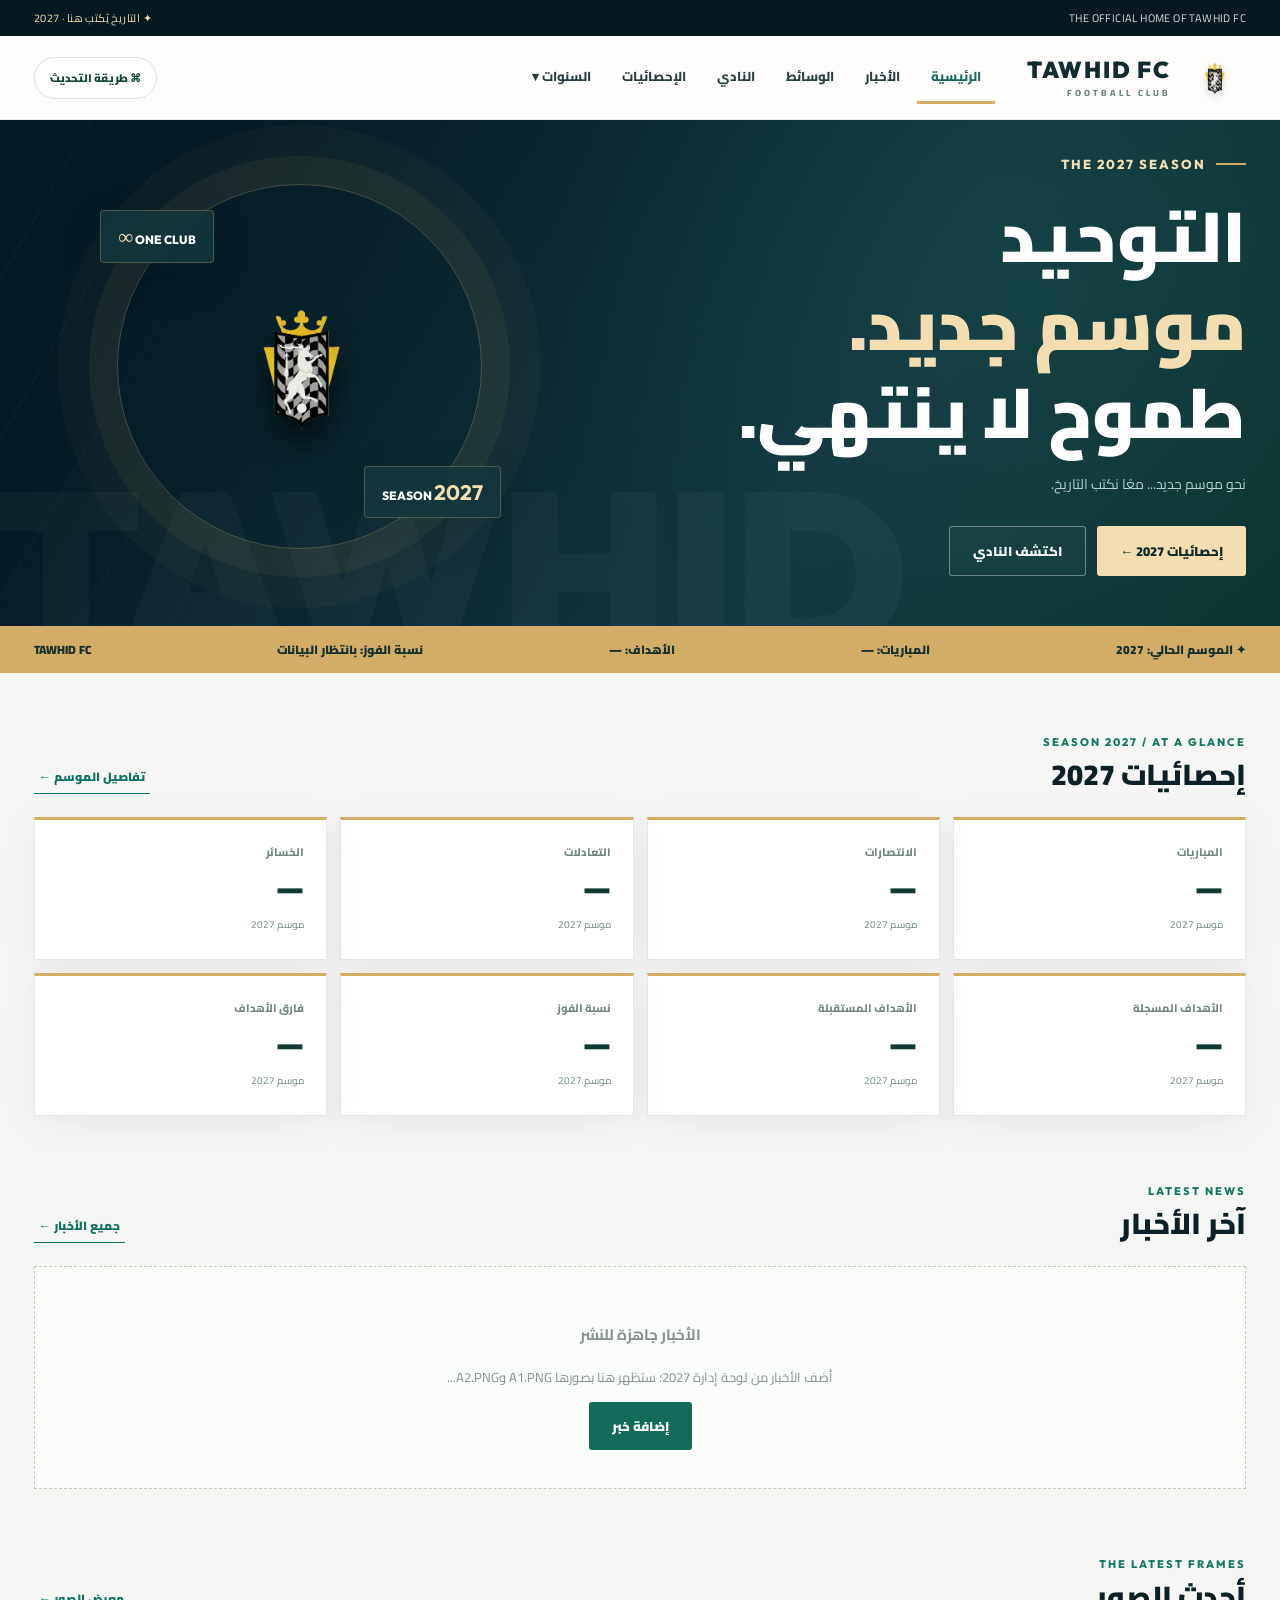
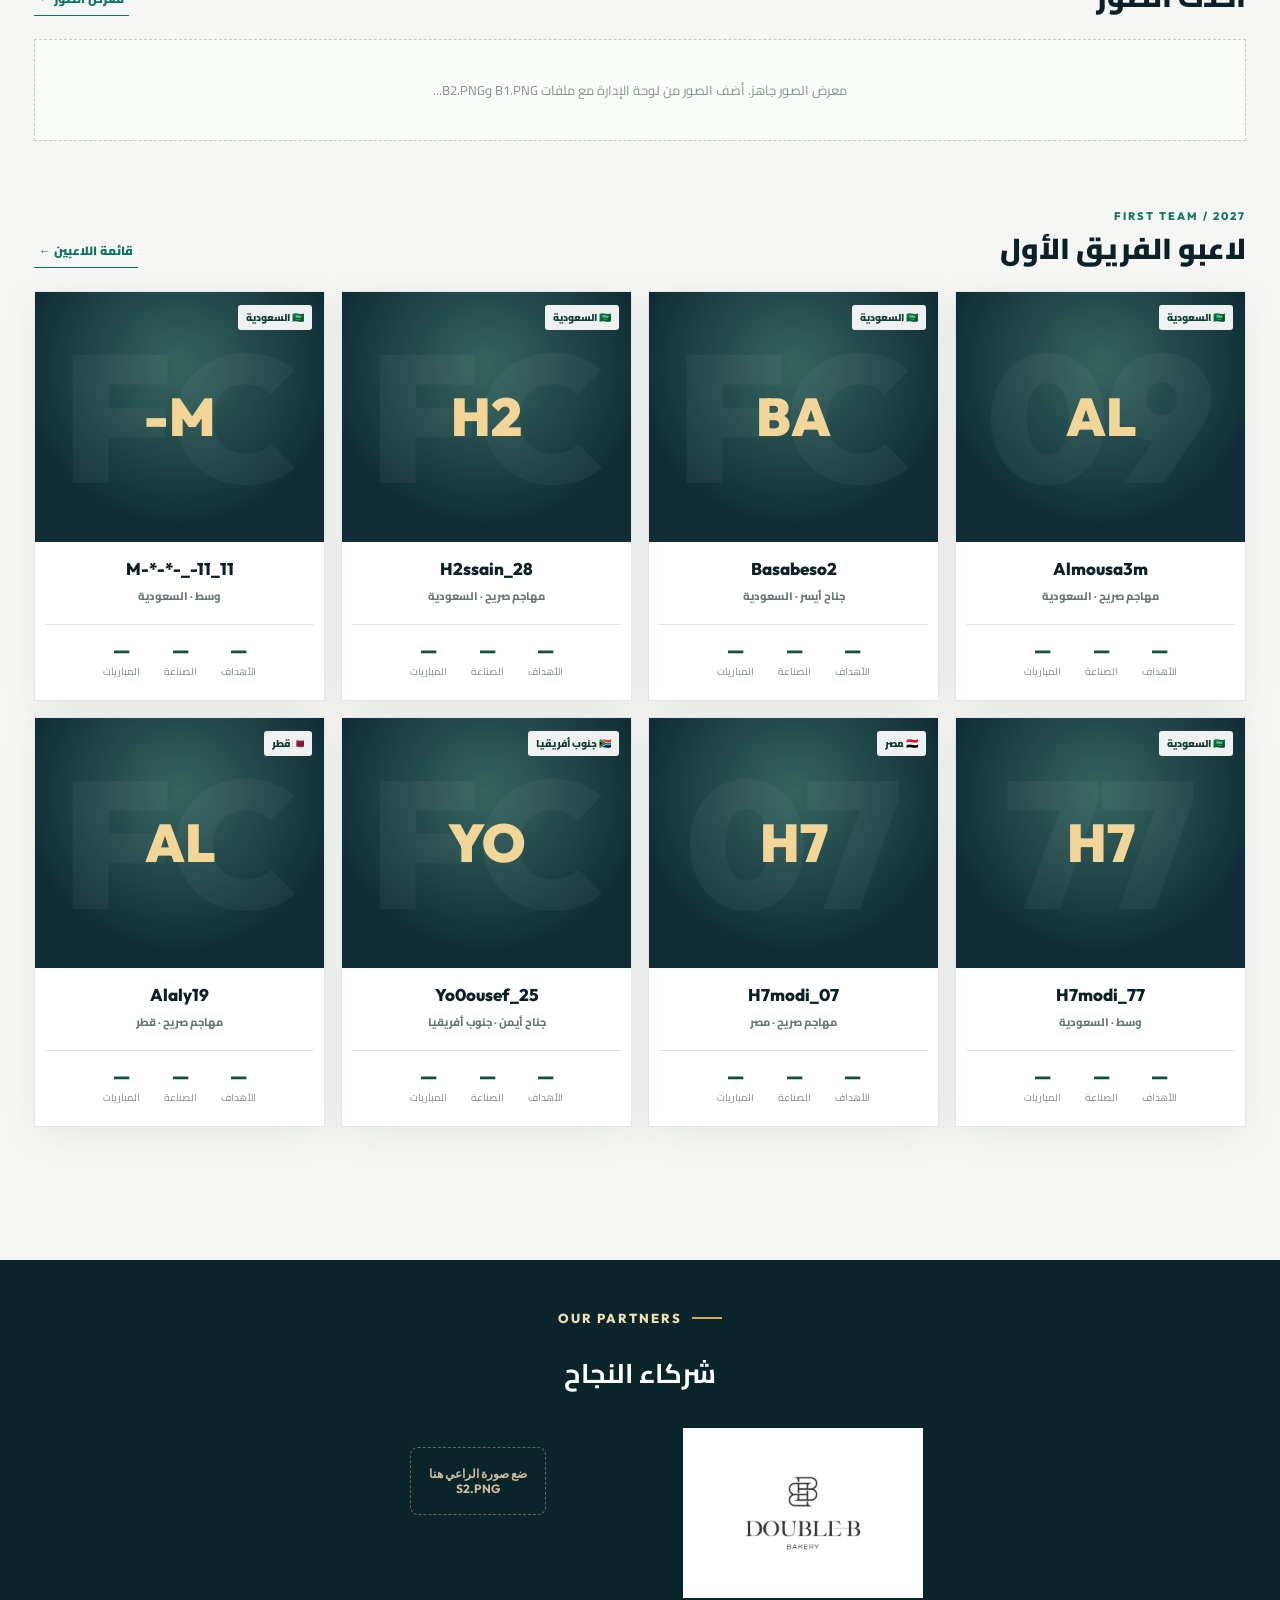
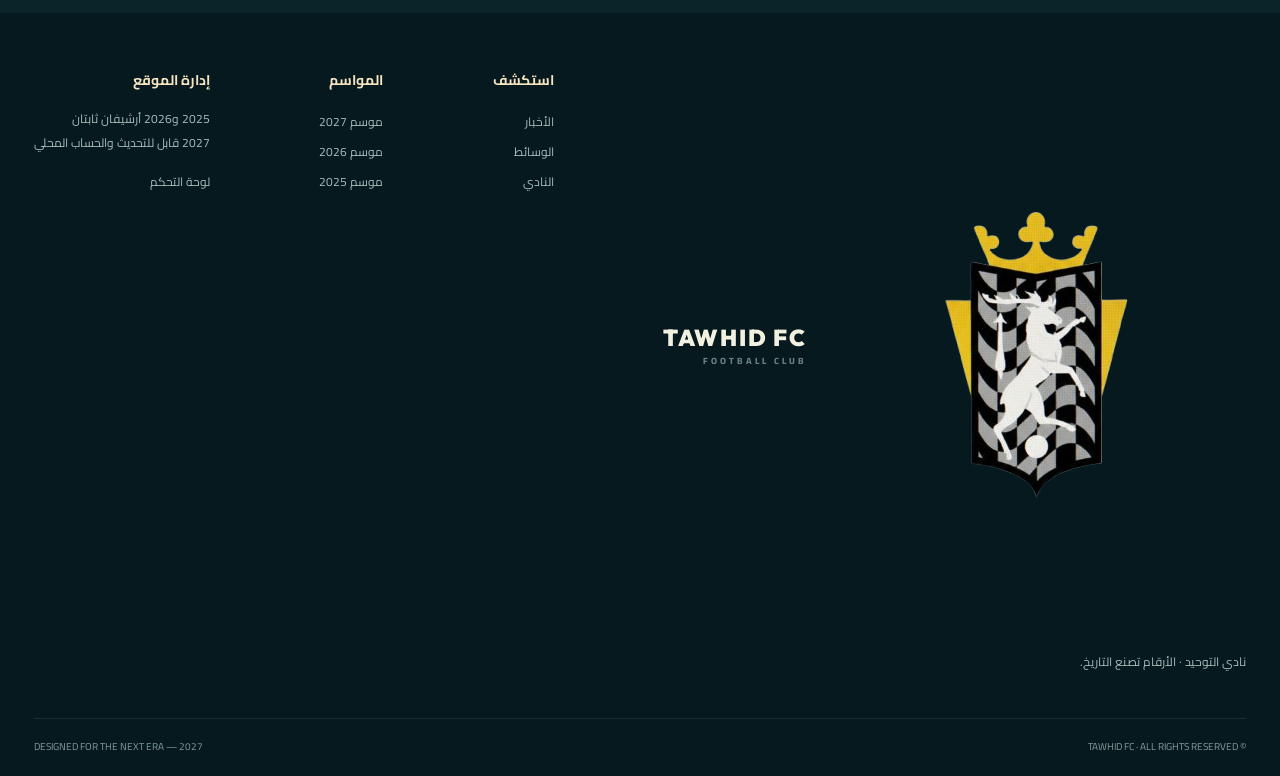
==== commit e3f6e8da: "Add files via upload" ====
--- a/index.html
+++ b/index.html
@@ -1,7 +1,7 @@
 <!doctype html>
-<!-- TAWHID FC: الموقع index.html + البيانات data.js. ضع Logo.PNJ وملفات اللاعبين وA1.PNJ/B1.PNJ وS1.PNJ/S2.PNJ بجانبه.
+<!-- TAWHID FC: الموقع index.html + البيانات data.js. ضع Logo.PNG وملفات اللاعبين وA1.PNG/B1.PNG وS1.PNG/S2.PNG بجانبه.
      عدّل بيانات 2027 من ملف data.js. لا يستخدم الموقع الحفظ المحلي.
-     ملفات PNJ يجب أن تحتوي على بيانات PNG/JPEG صالحة؛ قد تتطلب استضافتك ضبط MIME للامتداد المخصص. -->
+     ملفات PNG يجب أن تحتوي على بيانات PNG/JPEG صالحة؛ قد تتطلب استضافتك ضبط MIME للامتداد المخصص. -->
 <html lang="ar" dir="rtl">
 <head>
 <meta charset="utf-8"><meta name="viewport" content="width=device-width,initial-scale=1"><meta name="theme-color" content="#091b23">
@@ -17,7 +17,7 @@
 <body>
 <div class="tiny-top"><span>THE OFFICIAL HOME OF TAWHID FC</span><span>✦ التاريخ يُكتب هنا · 2027</span></div>
 <header class="main-header"><div class="header-in">
- <a class="brand" href="#" onclick="go('home');return false"><img class="crest" src="Logo.PNJ" alt="TAWHID FC" onerror="this.style.display='none';this.nextElementSibling.style.display='grid'"><div class="crest-fallback" style="display:none">TFC</div><span><b>TAWHID FC</b><small>FOOTBALL CLUB</small></span></a>
+ <a class="brand" href="#" onclick="go('home');return false"><img class="crest" src="Logo.PNG" alt="TAWHID FC" onerror="this.style.display='none';this.nextElementSibling.style.display='grid'"><div class="crest-fallback" style="display:none">TFC</div><span><b>TAWHID FC</b><small>FOOTBALL CLUB</small></span></a>
  <button class="mobile-menu" type="button" aria-label="القائمة" onclick="document.getElementById('mainNav').classList.toggle('open')">☰</button>
  <nav id="mainNav" class="nav" aria-label="القائمة الرئيسية"><button type="button" data-nav="home" onclick="go('home')">الرئيسية</button><button type="button" data-nav="news" onclick="go('news')">الأخبار</button><button type="button" data-nav="media" onclick="go('media')">الوسائط</button><button type="button" data-nav="club" onclick="go('club')">النادي</button><button type="button" data-nav="stats" onclick="go('stats')">الإحصائيات</button><div class="drop" id="seasonDrop"><button type="button" class="dropbtn" aria-haspopup="true" onclick="document.getElementById('seasonDrop').classList.toggle('open')">السنوات ▾</button><div class="drop-menu"><button onclick="setYear(2027)">موسم 2027</button><button onclick="setYear(2026)">موسم 2026</button><button onclick="setYear(2025)">موسم 2025</button></div></div></nav>
  <button class="header-action" type="button" onclick="go('guide')">⌘ طريقة التحديث</button>
@@ -28,7 +28,7 @@
 <script src="data.js"></script>
 <script>
 'use strict';
-const ARCHIVE = {"meta": {"alm": ["Almousa3m", "السعودية", "ST", "Alm"], "basa": ["Basabeso2", "السعودية", "LW", "Basa"], "hss": ["H2ssain_28", "السعودية", "ST", "Hss"], "m": ["M-*-*-_-11_11", "السعودية", "CM", "M--"], "h77": ["H7modi_77", "السعودية", "CM", "H7modi77"], "h07": ["H7modi_07", "مصر", "ST", "H7modi07"], "yo": ["Yo0ousef_25", "جنوب أفريقيا", "RW", "Yo"], "alaly": ["Alaly19", "قطر", "ST", "Alaly"]}, "players25": [{"id": "alm", "name": "Almousa3m", "nationality": "السعودية", "pos": "ST", "photo": "Alm25.PNJ", "games": 690, "goals": 700, "assists": 716, "motm": 221, "motmBase": 700, "passPct": 79, "shotPct": 36, "tacklePct": 11, "points": null, "sourceGpm": 1.01, "sourceApm": 1.02}, {"id": "basa", "name": "Basabeso2", "nationality": "السعودية", "pos": "LW", "photo": "Basa25.PNJ", "games": 785, "goals": 713, "assists": 511, "motm": 83, "motmBase": 785, "passPct": 81, "shotPct": 35, "tacklePct": 25, "points": null, "sourceGpm": 0.91, "sourceApm": 0.65}, {"id": "hss", "name": "H2ssain_28", "nationality": "السعودية", "pos": "ST", "photo": "Hss25.PNJ", "games": 898, "goals": 842, "assists": 507, "motm": 82, "motmBase": 898, "passPct": 75, "shotPct": 33, "tacklePct": 5, "points": null, "sourceGpm": 0.94, "sourceApm": 0.57}, {"id": "m", "name": "M-*-*-_-11_11", "nationality": "السعودية", "pos": "CM", "photo": "M--25.PNJ", "games": 1142, "goals": 635, "assists": 728, "motm": 124, "motmBase": 1142, "passPct": 75, "shotPct": 28, "tacklePct": 22, "points": 22, "sourceGpm": 0.56, "sourceApm": 0.64}, {"id": "h77", "name": "H7modi_77", "nationality": "السعودية", "pos": "CM", "photo": "H7modi7725.PNJ", "games": 1060, "goals": 446, "assists": 885, "motm": 93, "motmBase": 1060, "passPct": 75, "shotPct": 35, "tacklePct": 14, "points": 24, "sourceGpm": 0.42, "sourceApm": 0.84}, {"id": "yo", "name": "Yo0ousef_25", "nationality": "جنوب أفريقيا", "pos": "RW", "photo": "Yo25.PNJ", "games": 571, "goals": 434, "assists": 171, "motm": 7, "motmBase": 571, "passPct": 75, "shotPct": 46, "tacklePct": 9, "points": 20, "sourceGpm": 0.76, "sourceApm": 0.3}, {"id": "alaly", "name": "Alaly19", "nationality": "قطر", "pos": "ST", "photo": "Alaly25.PNJ", "games": 367, "goals": 507, "assists": 263, "motm": 107, "motmBase": 367, "passPct": 80, "shotPct": 32, "tacklePct": 16, "points": 23, "sourceGpm": 1.38, "sourceApm": 0.71}], "players26": [{"id": "alm", "name": "Almousa3m", "nationality": "السعودية", "pos": "ST", "sourcePos": "FWD", "photo": "Alm26.PNJ", "passPct": 77, "shotPct": 38, "tacklePct": 8, "pro": "Almousa3m", "ovr": 90, "h": "190 CM", "games": 409, "win": 50, "rating": 8.1, "motm": 79, "goals": 455, "gpm": 1.11, "shot": 38, "assists": 440, "passes": 6852, "pass": 77, "red": 7, "tackles": 284, "tackleRate": 8, "csDef": 0, "csGK": 1, "recent": [9, 9, 7, 15, 9, 3, 10, 11, 8, 4, 10], "pwr": 94, "carry": 88, "clutch": 68, "note": "هداف وصانع لعب من النخبة؛ يتصدر الفريق بـ455 هدفاً و440 تمريرة حاسمة."}, {"id": "hss", "name": "H2ssain_28", "nationality": "السعودية", "pos": "ST", "sourcePos": "FWD", "photo": "Hss26.PNJ", "passPct": 74, "shotPct": 29, "tacklePct": 3, "pro": "bombar", "ovr": 88, "h": "186 CM", "games": 456, "win": 45, "rating": 7.5, "motm": 40, "goals": 452, "gpm": 0.99, "shot": 29, "assists": 337, "passes": 4956, "pass": 74, "red": 14, "tackles": 176, "tackleRate": 3, "csDef": 0, "csGK": 0, "recent": [8, 8, 9, 12, 6, 6, 11, 9, 8, 5, 8], "pwr": 90, "carry": 68, "clutch": 74, "note": "مهاجم غزير التسجيل؛ ثاني هدافي الفريق بفارق ثلاثة أهداف فقط عن الصدارة."}, {"id": "m", "name": "M-*-*-_-11_11", "nationality": "السعودية", "pos": "CM", "sourcePos": "MID", "photo": "M--26.PNJ", "passPct": 76, "shotPct": 32, "tacklePct": 22, "pro": "PEDRI", "ovr": 89, "h": "175 CM", "games": 466, "win": 46, "rating": 8.1, "motm": 75, "goals": 244, "gpm": 0.52, "shot": 32, "assists": 297, "passes": 7084, "pass": 76, "red": 16, "tackles": 472, "tackleRate": 22, "csDef": 1, "csGK": 0, "recent": [4, 4, 9, 7, 4, 6, 1, 5, 4, 2, 1], "pwr": 82, "carry": 78, "clutch": 60, "note": "محرك الوسط وصاحب أعلى عدد تمريرات وتدخلات في الفريق."}, {"id": "h77", "name": "H7modi_77", "nationality": "السعودية", "pos": "CM", "sourcePos": "MID", "photo": "H7modi7726.PNJ", "passPct": 75, "shotPct": 37, "tacklePct": 9, "pro": "M. Almarhoon", "ovr": 80, "h": "162 CM", "games": 237, "win": 47, "rating": 8, "motm": 36, "goals": 116, "gpm": 0.49, "shot": 37, "assists": 165, "passes": 3673, "pass": 75, "red": 32, "tackles": 398, "tackleRate": 9, "csDef": 0, "csGK": 0, "recent": [6, 6, 4, 1, 1, 2, 4, 4, 1, 3, 0], "pwr": 76, "carry": 71, "clutch": 54, "note": "لاعب وسط نشط في الضغط؛ يجمع بين صناعة اللعب و398 تدخلاً."}, {"id": "basa", "name": "Basabeso2", "nationality": "السعودية", "pos": "LW", "sourcePos": "FWD", "photo": "Basa26.PNJ", "passPct": 85, "shotPct": 39, "tacklePct": 26, "pro": "Basabeso", "ovr": 90, "h": "170 CM", "games": 388, "win": 48, "rating": 7.2, "motm": 24, "goals": 206, "gpm": 0.53, "shot": 39, "assists": 131, "passes": 4241, "pass": 85, "red": 20, "tackles": 349, "tackleRate": 26, "csDef": 4, "csGK": 0, "recent": [2, 2, 2, 8, 0, 2, 2, 2, 2, 1, 2], "pwr": 72, "carry": 50, "clutch": 35, "note": "الأدق تمريراً في الفريق بنسبة 85%، مع مساهمة واضحة هجومياً ودفاعياً."}, {"id": "h07", "name": "H7modi_07", "nationality": "مصر", "pos": "ST", "sourcePos": "FWD", "photo": "H7modi0726.PNJ", "passPct": 74, "shotPct": 33, "tacklePct": 8, "pro": "M. Almarhoon", "ovr": 82, "h": "162 CM", "games": 170, "win": 48, "rating": 7.4, "motm": 14, "goals": 79, "gpm": 0.46, "shot": 33, "assists": 92, "passes": 2146, "pass": 74, "red": 23, "tackles": 243, "tackleRate": 8, "csDef": 0, "csGK": 0, "recent": [2, 2, 2, 0, 3, 1, 4, 1, 3, 1, 1], "pwr": 85, "carry": 52, "clutch": 70, "note": "صانع لعب هجومي متوازن سجل 79 هدفاً وصنع 92 خلال 170 مباراة."}, {"id": "yo", "name": "Yo0ousef_25", "nationality": "جنوب أفريقيا", "pos": "RW", "sourcePos": "FWD", "photo": "Yo26.PNJ", "passPct": 76, "shotPct": 47, "tacklePct": 7, "pro": "H. Huss29", "ovr": 88, "h": "175 CM", "games": 369, "win": 44, "rating": 7.1, "motm": 11, "goals": 248, "gpm": 0.67, "shot": 47, "assists": 109, "passes": 4103, "pass": 76, "red": 18, "tackles": 195, "tackleRate": 7, "csDef": 0, "csGK": 0, "recent": [4, 4, 2, 1, 3, 1, 6, 1, 4, 5, 0], "pwr": 72, "carry": 44, "clutch": 49, "note": "أعلى نسبة نجاح تسديد في الفريق بـ47% وخطر ثابت في الخط الأمامي."}], "players27": [{"id": "alm", "name": "Almousa3m", "nationality": "السعودية", "pos": "ST", "photo": "Alm27.PNJ", "games": null, "goals": null, "assists": null, "motm": null, "passes": null, "passPct": null, "shots": null, "shotPct": null, "tackles": null, "tacklePct": null, "interceptions": null, "clearances": null, "blocks": null, "saves": null, "savePct": null, "csDef": null, "csGK": null, "red": null, "yellow": null, "win": null, "rating": null, "minutes": null, "points": null}, {"id": "basa", "name": "Basabeso2", "nationality": "السعودية", "pos": "LW", "photo": "Basa27.PNJ", "games": null, "goals": null, "assists": null, "motm": null, "passes": null, "passPct": null, "shots": null, "shotPct": null, "tackles": null, "tacklePct": null, "interceptions": null, "clearances": null, "blocks": null, "saves": null, "savePct": null, "csDef": null, "csGK": null, "red": null, "yellow": null, "win": null, "rating": null, "minutes": null, "points": null}, {"id": "hss", "name": "H2ssain_28", "nationality": "السعودية", "pos": "ST", "photo": "Hss27.PNJ", "games": null, "goals": null, "assists": null, "motm": null, "passes": null, "passPct": null, "shots": null, "shotPct": null, "tackles": null, "tacklePct": null, "interceptions": null, "clearances": null, "blocks": null, "saves": null, "savePct": null, "csDef": null, "csGK": null, "red": null, "yellow": null, "win": null, "rating": null, "minutes": null, "points": null}, {"id": "m", "name": "M-*-*-_-11_11", "nationality": "السعودية", "pos": "CM", "photo": "M--27.PNJ", "games": null, "goals": null, "assists": null, "motm": null, "passes": null, "passPct": null, "shots": null, "shotPct": null, "tackles": null, "tacklePct": null, "interceptions": null, "clearances": null, "blocks": null, "saves": null, "savePct": null, "csDef": null, "csGK": null, "red": null, "yellow": null, "win": null, "rating": null, "minutes": null, "points": null}, {"id": "h77", "name": "H7modi_77", "nationality": "السعودية", "pos": "CM", "photo": "H7modi7727.PNJ", "games": null, "goals": null, "assists": null, "motm": null, "passes": null, "passPct": null, "shots": null, "shotPct": null, "tackles": null, "tacklePct": null, "interceptions": null, "clearances": null, "blocks": null, "saves": null, "savePct": null, "csDef": null, "csGK": null, "red": null, "yellow": null, "win": null, "rating": null, "minutes": null, "points": null}, {"id": "h07", "name": "H7modi_07", "nationality": "مصر", "pos": "ST", "photo": "H7modi0727.PNJ", "games": null, "goals": null, "assists": null, "motm": null, "passes": null, "passPct": null, "shots": null, "shotPct": null, "tackles": null, "tacklePct": null, "interceptions": null, "clearances": null, "blocks": null, "saves": null, "savePct": null, "csDef": null, "csGK": null, "red": null, "yellow": null, "win": null, "rating": null, "minutes": null, "points": null}, {"id": "yo", "name": "Yo0ousef_25", "nationality": "جنوب أفريقيا", "pos": "RW", "photo": "Yo27.PNJ", "games": null, "goals": null, "assists": null, "motm": null, "passes": null, "passPct": null, "shots": null, "shotPct": null, "tackles": null, "tacklePct": null, "interceptions": null, "clearances": null, "blocks": null, "saves": null, "savePct": null, "csDef": null, "csGK": null, "red": null, "yellow": null, "win": null, "rating": null, "minutes": null, "points": null}, {"id": "alaly", "name": "Alaly19", "nationality": "قطر", "pos": "ST", "photo": "Alaly27.PNJ", "games": null, "goals": null, "assists": null, "motm": null, "passes": null, "passPct": null, "shots": null, "shotPct": null, "tackles": null, "tacklePct": null, "interceptions": null, "clearances": null, "blocks": null, "saves": null, "savePct": null, "csDef": null, "csGK": null, "red": null, "yellow": null, "win": null, "rating": null, "minutes": null, "points": null}], "matches26": [["L", "1–5", "Black Deaht", "almousa3m", "—", "07/09/2026 · 06:01 AM"], ["L", "2–3", "B r O 0", "yo0ousef25 (2)", "—", "07/09/2026 · 05:39 AM"], ["D", "4–4", "Abo 7arbi 000", "almousa3m, yo0ousef25", "—", "07/09/2026 · 05:20 AM"], ["L", "2–3", "Alr7ma FC", "almousa3m (2)", "—", "07/09/2026 · 05:03 AM"], ["L", "1–3", "DL3 KARSHK", "—", "—", "07/09/2026 · 04:43 AM"], ["L", "3–5", "Black Deaht", "almousa3m (2), Basabeso2", "almousa3m", "07/09/2026 · 04:13 AM"], ["L", "6–7", "Titanium", "almousa3m (4), Basabeso2 (2)", "almousa3m", "07/09/2026 · 03:54 AM"], ["W", "7–4", "AL Snefr", "almousa3m (2), yo0ousef25 (2), Basabeso2 (2)", "almousa3m", "07/09/2026 · 03:36 AM"], ["L", "5–9", "ashakil", "almousa3m, yo0ousef25 (3), H2SSAIN_28", "—", "07/09/2026 · 03:04 AM"], ["W", "4–3", "ALNAK7ON", "almousa3m, H2SSAIN_28 (3)", "H2SSAIN_28", "07/09/2026 · 02:37 AM"]], "team26": {"games": 547, "wins": 248, "draws": 66, "losses": 233, "goals": 1924, "conceded": 1870, "skill": 1708, "division": 3, "bestDivision": 3, "platform": "GEN5", "promotions": 26, "relegations": 16, "playoffs": 15, "leagueGames": 532}, "rank25": ["alm", "basa", "hss", "h77", "alaly", "m", "yo"], "rank26": ["alm", "hss", "m", "basa", "yo", "h77", "h07"]};
+const ARCHIVE = {"meta": {"alm": ["Almousa3m", "السعودية", "ST", "Alm"], "basa": ["Basabeso2", "السعودية", "LW", "Basa"], "hss": ["H2ssain_28", "السعودية", "ST", "Hss"], "m": ["M-*-*-_-11_11", "السعودية", "CM", "M--"], "h77": ["H7modi_77", "السعودية", "CM", "H7modi77"], "h07": ["H7modi_07", "مصر", "ST", "H7modi07"], "yo": ["Yo0ousef_25", "جنوب أفريقيا", "RW", "Yo"], "alaly": ["Alaly19", "قطر", "ST", "Alaly"]}, "players25": [{"id": "alm", "name": "Almousa3m", "nationality": "السعودية", "pos": "ST", "photo": "Alm25.PNG", "games": 690, "goals": 700, "assists": 716, "motm": 221, "motmBase": 700, "passPct": 79, "shotPct": 36, "tacklePct": 11, "points": null, "sourceGpm": 1.01, "sourceApm": 1.02}, {"id": "basa", "name": "Basabeso2", "nationality": "السعودية", "pos": "LW", "photo": "Basa25.PNG", "games": 785, "goals": 713, "assists": 511, "motm": 83, "motmBase": 785, "passPct": 81, "shotPct": 35, "tacklePct": 25, "points": null, "sourceGpm": 0.91, "sourceApm": 0.65}, {"id": "hss", "name": "H2ssain_28", "nationality": "السعودية", "pos": "ST", "photo": "Hss25.PNG", "games": 898, "goals": 842, "assists": 507, "motm": 82, "motmBase": 898, "passPct": 75, "shotPct": 33, "tacklePct": 5, "points": null, "sourceGpm": 0.94, "sourceApm": 0.57}, {"id": "m", "name": "M-*-*-_-11_11", "nationality": "السعودية", "pos": "CM", "photo": "M--25.PNG", "games": 1142, "goals": 635, "assists": 728, "motm": 124, "motmBase": 1142, "passPct": 75, "shotPct": 28, "tacklePct": 22, "points": 22, "sourceGpm": 0.56, "sourceApm": 0.64}, {"id": "h77", "name": "H7modi_77", "nationality": "السعودية", "pos": "CM", "photo": "H7modi7725.PNG", "games": 1060, "goals": 446, "assists": 885, "motm": 93, "motmBase": 1060, "passPct": 75, "shotPct": 35, "tacklePct": 14, "points": 24, "sourceGpm": 0.42, "sourceApm": 0.84}, {"id": "yo", "name": "Yo0ousef_25", "nationality": "جنوب أفريقيا", "pos": "RW", "photo": "Yo25.PNG", "games": 571, "goals": 434, "assists": 171, "motm": 7, "motmBase": 571, "passPct": 75, "shotPct": 46, "tacklePct": 9, "points": 20, "sourceGpm": 0.76, "sourceApm": 0.3}, {"id": "alaly", "name": "Alaly19", "nationality": "قطر", "pos": "ST", "photo": "Alaly25.PNG", "games": 367, "goals": 507, "assists": 263, "motm": 107, "motmBase": 367, "passPct": 80, "shotPct": 32, "tacklePct": 16, "points": 23, "sourceGpm": 1.38, "sourceApm": 0.71}], "players26": [{"id": "alm", "name": "Almousa3m", "nationality": "السعودية", "pos": "ST", "sourcePos": "FWD", "photo": "Alm26.PNG", "passPct": 77, "shotPct": 38, "tacklePct": 8, "pro": "Almousa3m", "ovr": 90, "h": "190 CM", "games": 409, "win": 50, "rating": 8.1, "motm": 79, "goals": 455, "gpm": 1.11, "shot": 38, "assists": 440, "passes": 6852, "pass": 77, "red": 7, "tackles": 284, "tackleRate": 8, "csDef": 0, "csGK": 1, "recent": [9, 9, 7, 15, 9, 3, 10, 11, 8, 4, 10], "pwr": 94, "carry": 88, "clutch": 68, "note": "هداف وصانع لعب من النخبة؛ يتصدر الفريق بـ455 هدفاً و440 تمريرة حاسمة."}, {"id": "hss", "name": "H2ssain_28", "nationality": "السعودية", "pos": "ST", "sourcePos": "FWD", "photo": "Hss26.PNG", "passPct": 74, "shotPct": 29, "tacklePct": 3, "pro": "bombar", "ovr": 88, "h": "186 CM", "games": 456, "win": 45, "rating": 7.5, "motm": 40, "goals": 452, "gpm": 0.99, "shot": 29, "assists": 337, "passes": 4956, "pass": 74, "red": 14, "tackles": 176, "tackleRate": 3, "csDef": 0, "csGK": 0, "recent": [8, 8, 9, 12, 6, 6, 11, 9, 8, 5, 8], "pwr": 90, "carry": 68, "clutch": 74, "note": "مهاجم غزير التسجيل؛ ثاني هدافي الفريق بفارق ثلاثة أهداف فقط عن الصدارة."}, {"id": "m", "name": "M-*-*-_-11_11", "nationality": "السعودية", "pos": "CM", "sourcePos": "MID", "photo": "M--26.PNG", "passPct": 76, "shotPct": 32, "tacklePct": 22, "pro": "PEDRI", "ovr": 89, "h": "175 CM", "games": 466, "win": 46, "rating": 8.1, "motm": 75, "goals": 244, "gpm": 0.52, "shot": 32, "assists": 297, "passes": 7084, "pass": 76, "red": 16, "tackles": 472, "tackleRate": 22, "csDef": 1, "csGK": 0, "recent": [4, 4, 9, 7, 4, 6, 1, 5, 4, 2, 1], "pwr": 82, "carry": 78, "clutch": 60, "note": "محرك الوسط وصاحب أعلى عدد تمريرات وتدخلات في الفريق."}, {"id": "h77", "name": "H7modi_77", "nationality": "السعودية", "pos": "CM", "sourcePos": "MID", "photo": "H7modi7726.PNG", "passPct": 75, "shotPct": 37, "tacklePct": 9, "pro": "M. Almarhoon", "ovr": 80, "h": "162 CM", "games": 237, "win": 47, "rating": 8, "motm": 36, "goals": 116, "gpm": 0.49, "shot": 37, "assists": 165, "passes": 3673, "pass": 75, "red": 32, "tackles": 398, "tackleRate": 9, "csDef": 0, "csGK": 0, "recent": [6, 6, 4, 1, 1, 2, 4, 4, 1, 3, 0], "pwr": 76, "carry": 71, "clutch": 54, "note": "لاعب وسط نشط في الضغط؛ يجمع بين صناعة اللعب و398 تدخلاً."}, {"id": "basa", "name": "Basabeso2", "nationality": "السعودية", "pos": "LW", "sourcePos": "FWD", "photo": "Basa26.PNG", "passPct": 85, "shotPct": 39, "tacklePct": 26, "pro": "Basabeso", "ovr": 90, "h": "170 CM", "games": 388, "win": 48, "rating": 7.2, "motm": 24, "goals": 206, "gpm": 0.53, "shot": 39, "assists": 131, "passes": 4241, "pass": 85, "red": 20, "tackles": 349, "tackleRate": 26, "csDef": 4, "csGK": 0, "recent": [2, 2, 2, 8, 0, 2, 2, 2, 2, 1, 2], "pwr": 72, "carry": 50, "clutch": 35, "note": "الأدق تمريراً في الفريق بنسبة 85%، مع مساهمة واضحة هجومياً ودفاعياً."}, {"id": "h07", "name": "H7modi_07", "nationality": "مصر", "pos": "ST", "sourcePos": "FWD", "photo": "H7modi0726.PNG", "passPct": 74, "shotPct": 33, "tacklePct": 8, "pro": "M. Almarhoon", "ovr": 82, "h": "162 CM", "games": 170, "win": 48, "rating": 7.4, "motm": 14, "goals": 79, "gpm": 0.46, "shot": 33, "assists": 92, "passes": 2146, "pass": 74, "red": 23, "tackles": 243, "tackleRate": 8, "csDef": 0, "csGK": 0, "recent": [2, 2, 2, 0, 3, 1, 4, 1, 3, 1, 1], "pwr": 85, "carry": 52, "clutch": 70, "note": "صانع لعب هجومي متوازن سجل 79 هدفاً وصنع 92 خلال 170 مباراة."}, {"id": "yo", "name": "Yo0ousef_25", "nationality": "جنوب أفريقيا", "pos": "RW", "sourcePos": "FWD", "photo": "Yo26.PNG", "passPct": 76, "shotPct": 47, "tacklePct": 7, "pro": "H. Huss29", "ovr": 88, "h": "175 CM", "games": 369, "win": 44, "rating": 7.1, "motm": 11, "goals": 248, "gpm": 0.67, "shot": 47, "assists": 109, "passes": 4103, "pass": 76, "red": 18, "tackles": 195, "tackleRate": 7, "csDef": 0, "csGK": 0, "recent": [4, 4, 2, 1, 3, 1, 6, 1, 4, 5, 0], "pwr": 72, "carry": 44, "clutch": 49, "note": "أعلى نسبة نجاح تسديد في الفريق بـ47% وخطر ثابت في الخط الأمامي."}], "players27": [{"id": "alm", "name": "Almousa3m", "nationality": "السعودية", "pos": "ST", "photo": "Alm27.PNG", "games": null, "goals": null, "assists": null, "motm": null, "passes": null, "passPct": null, "shots": null, "shotPct": null, "tackles": null, "tacklePct": null, "interceptions": null, "clearances": null, "blocks": null, "saves": null, "savePct": null, "csDef": null, "csGK": null, "red": null, "yellow": null, "win": null, "rating": null, "minutes": null, "points": null}, {"id": "basa", "name": "Basabeso2", "nationality": "السعودية", "pos": "LW", "photo": "Basa27.PNG", "games": null, "goals": null, "assists": null, "motm": null, "passes": null, "passPct": null, "shots": null, "shotPct": null, "tackles": null, "tacklePct": null, "interceptions": null, "clearances": null, "blocks": null, "saves": null, "savePct": null, "csDef": null, "csGK": null, "red": null, "yellow": null, "win": null, "rating": null, "minutes": null, "points": null}, {"id": "hss", "name": "H2ssain_28", "nationality": "السعودية", "pos": "ST", "photo": "Hss27.PNG", "games": null, "goals": null, "assists": null, "motm": null, "passes": null, "passPct": null, "shots": null, "shotPct": null, "tackles": null, "tacklePct": null, "interceptions": null, "clearances": null, "blocks": null, "saves": null, "savePct": null, "csDef": null, "csGK": null, "red": null, "yellow": null, "win": null, "rating": null, "minutes": null, "points": null}, {"id": "m", "name": "M-*-*-_-11_11", "nationality": "السعودية", "pos": "CM", "photo": "M--27.PNG", "games": null, "goals": null, "assists": null, "motm": null, "passes": null, "passPct": null, "shots": null, "shotPct": null, "tackles": null, "tacklePct": null, "interceptions": null, "clearances": null, "blocks": null, "saves": null, "savePct": null, "csDef": null, "csGK": null, "red": null, "yellow": null, "win": null, "rating": null, "minutes": null, "points": null}, {"id": "h77", "name": "H7modi_77", "nationality": "السعودية", "pos": "CM", "photo": "H7modi7727.PNG", "games": null, "goals": null, "assists": null, "motm": null, "passes": null, "passPct": null, "shots": null, "shotPct": null, "tackles": null, "tacklePct": null, "interceptions": null, "clearances": null, "blocks": null, "saves": null, "savePct": null, "csDef": null, "csGK": null, "red": null, "yellow": null, "win": null, "rating": null, "minutes": null, "points": null}, {"id": "h07", "name": "H7modi_07", "nationality": "مصر", "pos": "ST", "photo": "H7modi0727.PNG", "games": null, "goals": null, "assists": null, "motm": null, "passes": null, "passPct": null, "shots": null, "shotPct": null, "tackles": null, "tacklePct": null, "interceptions": null, "clearances": null, "blocks": null, "saves": null, "savePct": null, "csDef": null, "csGK": null, "red": null, "yellow": null, "win": null, "rating": null, "minutes": null, "points": null}, {"id": "yo", "name": "Yo0ousef_25", "nationality": "جنوب أفريقيا", "pos": "RW", "photo": "Yo27.PNG", "games": null, "goals": null, "assists": null, "motm": null, "passes": null, "passPct": null, "shots": null, "shotPct": null, "tackles": null, "tacklePct": null, "interceptions": null, "clearances": null, "blocks": null, "saves": null, "savePct": null, "csDef": null, "csGK": null, "red": null, "yellow": null, "win": null, "rating": null, "minutes": null, "points": null}, {"id": "alaly", "name": "Alaly19", "nationality": "قطر", "pos": "ST", "photo": "Alaly27.PNG", "games": null, "goals": null, "assists": null, "motm": null, "passes": null, "passPct": null, "shots": null, "shotPct": null, "tackles": null, "tacklePct": null, "interceptions": null, "clearances": null, "blocks": null, "saves": null, "savePct": null, "csDef": null, "csGK": null, "red": null, "yellow": null, "win": null, "rating": null, "minutes": null, "points": null}], "matches26": [["L", "1–5", "Black Deaht", "almousa3m", "—", "07/09/2026 · 06:01 AM"], ["L", "2–3", "B r O 0", "yo0ousef25 (2)", "—", "07/09/2026 · 05:39 AM"], ["D", "4–4", "Abo 7arbi 000", "almousa3m, yo0ousef25", "—", "07/09/2026 · 05:20 AM"], ["L", "2–3", "Alr7ma FC", "almousa3m (2)", "—", "07/09/2026 · 05:03 AM"], ["L", "1–3", "DL3 KARSHK", "—", "—", "07/09/2026 · 04:43 AM"], ["L", "3–5", "Black Deaht", "almousa3m (2), Basabeso2", "almousa3m", "07/09/2026 · 04:13 AM"], ["L", "6–7", "Titanium", "almousa3m (4), Basabeso2 (2)", "almousa3m", "07/09/2026 · 03:54 AM"], ["W", "7–4", "AL Snefr", "almousa3m (2), yo0ousef25 (2), Basabeso2 (2)", "almousa3m", "07/09/2026 · 03:36 AM"], ["L", "5–9", "ashakil", "almousa3m, yo0ousef25 (3), H2SSAIN_28", "—", "07/09/2026 · 03:04 AM"], ["W", "4–3", "ALNAK7ON", "almousa3m, H2SSAIN_28 (3)", "H2SSAIN_28", "07/09/2026 · 02:37 AM"]], "team26": {"games": 547, "wins": 248, "draws": 66, "losses": 233, "goals": 1924, "conceded": 1870, "skill": 1708, "division": 3, "bestDivision": 3, "platform": "GEN5", "promotions": 26, "relegations": 16, "playoffs": 15, "leagueGames": 532}, "rank25": ["alm", "basa", "hss", "h77", "alaly", "m", "yo"], "rank26": ["alm", "hss", "m", "basa", "yo", "h77", "h07"]};
 const POS={ST:'مهاجم صريح',LW:'جناح أيسر',RW:'جناح أيمن',CF:'مهاجم ثانٍ',CAM:'وسط هجومي',CM:'وسط',CDM:'وسط دفاعي',CB:'قلب دفاع',LB:'ظهير أيسر',RB:'ظهير أيمن',GK:'حارس مرمى'};
 const FLAGS={'السعودية':'🇸🇦','مصر':'🇪🇬','جنوب أفريقيا':'🇿🇦','قطر':'🇶🇦'};
 const numericFields=['games','goals','assists','motm','passes','passPct','shots','shotPct','tackles','tacklePct','interceptions','clearances','blocks','saves','savePct','csDef','csGK','red','yellow','win','rating','minutes','points'];
@@ -69,19 +69,19 @@
 function setYear(y){year=Number(y);currentMetric=year===2025?'goals':'smart';currentFilter='ALL';go('stats')}
 function banner(title,sub){return `<section class="page-banner"><div class="wrap"><div class="crumb">TAWHID FC / ${esc(title)}</div><h1>${esc(title)}</h1><p>${esc(sub)}</p></div></section>`}
 function heading(en,ar,action='',fn=''){return `<div class="section-head"><div><div class="eyebrow">${esc(en)}</div><h2>${esc(ar)}</h2></div>${action?`<button onclick="${fn}">${esc(action)} ←</button>`:''}</div>`}
-function clubCrest(){return `<img src="Logo.PNJ" alt="شعار النادي" onerror="this.style.display='none';this.nextElementSibling.style.display='grid'"><div class="crest-fallback" style="display:none">TFC</div>`}
+function clubCrest(){return `<img src="Logo.PNG" alt="شعار النادي" onerror="this.style.display='none';this.nextElementSibling.style.display='grid'"><div class="crest-fallback" style="display:none">TFC</div>`}
 function navStats(){return `<div class="tabs">${[2027,2026,2025].map(y=>`<button class="tab ${y===year?'active':''}" onclick="setYear(${y})">${y} ${y!==2027?'🔒':''}</button>`).join('')}</div>`}
-function storyCard(n,i){return `<article class="news-card" onclick="storyOpen(${i})"><div class="image-cover">${photo(n.image||`A${i+1}.PNJ`,n.title)}</div><div class="news-body"><span class="news-date">${esc(n.date||'2027')} · TAWHID NEWS</span><h3>${esc(n.title)}</h3><p>${esc(n.text||'')}</p><span class="readmore">اقرأ الخبر ←</span></div></article>`}
+function storyCard(n,i){return `<article class="news-card" onclick="storyOpen(${i})"><div class="image-cover">${photo(n.image||`A${i+1}.PNG`,n.title)}</div><div class="news-body"><span class="news-date">${esc(n.date||'2027')} · TAWHID NEWS</span><h3>${esc(n.title)}</h3><p>${esc(n.text||'')}</p><span class="readmore">اقرأ الخبر ←</span></div></article>`}
 function newsList(){return db.news.length?db.news:[]}
 function galleryList(){return db.gallery.length?db.gallery:[]}
-function galleryCard(n,i){return `<div class="photo-card" onclick="photoOpen(${i})">${photo(n.image||`B${i+1}.PNJ`,n.title)}<div class="caption">${esc(n.title)}</div></div>`}
+function galleryCard(n,i){return `<div class="photo-card" onclick="photoOpen(${i})">${photo(n.image||`B${i+1}.PNG`,n.title)}<div class="caption">${esc(n.title)}</div></div>`}
 function rate(p){if(year===2026)return p.rating;if(year===2025)return null;return p.rating}
 function playerCard(p){const g=finite(p.goals)?p.goals:null,a=finite(p.assists)?p.assists:null;return `<div class="player-card" onclick="openPlayer('${p.id}')"><div class="player-portrait"><span class="number-bg">${esc(p.id==='alm'?'09':p.id==='h77'?'77':p.id==='h07'?'07':'FC')}</span>${asset(p.photo,'',p.name)}<span class="avatar-placeholder" style="display:none">${esc(p.name.slice(0,2).toUpperCase())}</span><span class="nationality">${FLAGS[p.nationality]||''} ${esc(p.nationality)}</span></div><div class="player-details"><b>${esc(p.name)}</b><small>${esc(POS[p.pos]||p.pos)} · ${esc(p.nationality)}</small><div class="player-stats"><span><strong>${show(g)}</strong>الأهداف</span><span><strong>${show(a)}</strong>الصناعة</span><span><strong>${show(p.games)}</strong>المباريات</span></div></div></div>`}
-function sponsor(){return `<section class="dark-section"><div class="wrap" style="text-align:center"><div class="kicker" style="justify-content:center">OUR PARTNERS</div><h2>شركاء النجاح</h2><div class="sponsors">${['S1.PNJ','S2.PNJ'].map((s,i)=>`<div class="sponsor-slot">${asset(s,'',`الراعي ${i+1}`)}<div class="missing-img" style="display:none">ضع صورة الراعي هنا<br>${s}</div></div>`).join('')}</div></div></section>`}
+function sponsor(){return `<section class="dark-section"><div class="wrap" style="text-align:center"><div class="kicker" style="justify-content:center">OUR PARTNERS</div><h2>شركاء النجاح</h2><div class="sponsors">${['S1.PNG','S2.PNG'].map((s,i)=>`<div class="sponsor-slot">${asset(s,'',`الراعي ${i+1}`)}<div class="missing-img" style="display:none">ضع صورة الراعي هنا<br>${s}</div></div>`).join('')}</div></div></section>`}
 function footer(){return `${sponsor()}<footer class="footer"><div class="wrap"><div class="footer-cols"><div><div class="brand" style="margin-bottom:10px">${clubCrest()}<span><b style="color:#f2f0df">TAWHID FC</b><small>FOOTBALL CLUB</small></span></div><p>نادي التوحيد · الأرقام تصنع التاريخ.</p></div><div><h3>استكشف</h3><button onclick="go('news')">الأخبار</button><button onclick="go('media')">الوسائط</button><button onclick="go('club')">النادي</button></div><div><h3>المواسم</h3>${[2027,2026,2025].map(y=>`<button onclick="setYear(${y})">موسم ${y}</button>`).join('')}</div><div><h3>إدارة الموقع</h3><p>2025 و2026 أرشيفان ثابتان<br>2027 قابل للتحديث والحساب المحلي</p><button onclick="go('admin')">لوحة التحكم</button></div></div><div class="copyright"><span>© TAWHID FC · ALL RIGHTS RESERVED</span><span>DESIGNED FOR THE NEXT ERA — 2027</span></div></div></footer>`}
 function statsTiles(t){let arr=[['المباريات',t?.games],['الانتصارات',t?.wins],['التعادلات',t?.draws],['الخسائر',t?.losses],['الأهداف المسجلة',t?.goals],['الأهداف المستقبلة',t?.conceded],['نسبة الفوز',pct(t?.wins,t?.games),'%'],['فارق الأهداف',finite(t?.goals)&&finite(t?.conceded)?t.goals-t.conceded:null]];return `<div class="stat-grid">${arr.map(([label,v,s=''])=>`<article class="tile"><label>${label}</label><b>${show(v)}${finite(v)?s:''}</b><small>موسم ${year}</small></article>`).join('')}</div>`}
 function extraTiles(t){return `<div class="stat-grid" style="margin-top:15px">${[['تقييم مهارة النادي',t?.skill],['القسم الحالي',t?.division],['أفضل قسم',t?.bestDivision],['الصعود',t?.promotions],['الهبوط',t?.relegations],['مباريات التصفيات',t?.playoffs],['مباريات الدوري',t?.leagueGames],['المنصة',t?.platform]].map(([l,v])=>`<div class="tile"><label>${l}</label><b>${show(v)}</b></div>`).join('')}</div>`}
-function home(){let t=team2027();const hasGames=finite(t.games)&&t.games>0;let news=newsList().slice(0,3),pics=galleryList().slice(0,5);return `<section class="hero"><div class="hero-lines"></div><div class="wrap hero-in"><div><div class="kicker">THE 2027 SEASON</div><h1>التوحيد<br><em>موسم جديد.</em><br>طموح لا ينتهي.</h1><p>${esc(db.description||'2027 — نكتب تاريخًا جديدًا.')}</p><div class="hero-btns"><button class="btn btn-gold" onclick="setYear(2027)">إحصائيات 2027 ←</button><button class="btn btn-outline" onclick="go('club')">اكتشف النادي</button></div></div><div class="hero-deco"><div class="orbit">${clubCrest()}<span class="floating first">SEASON <strong>2027</strong></span><span class="floating second">ONE CLUB <strong>∞</strong></span></div></div></div></section><div class="hero-strip"><div class="wrap strip-in"><span>✦ الموسم الحالي: 2027</span><span>المباريات: ${show(t.games)}</span><span>الأهداف: ${show(t.goals)}</span><span>نسبة الفوز: ${finite(t.wins)&&hasGames?pct(t.wins,t.games)+'%':'بانتظار البيانات'}</span><span>TAWHID FC</span></div></div><main class="wrap main-sections"><section class="section">${heading('SEASON 2027 / AT A GLANCE','إحصائيات 2027','تفاصيل الموسم',"setYear(2027)")}${statsTiles(t)}</section><section class="section">${heading('LATEST NEWS','آخر الأخبار','جميع الأخبار',"go('news')")}${news.length?`<div class="cards3">${news.map(storyCard).join('')}</div>`:`<div class="empty"><h3>الأخبار جاهزة للنشر</h3><p>أضف الأخبار من لوحة إدارة 2027؛ ستظهر هنا بصورها A1.PNJ وA2.PNJ...</p><button class="btn btn-green" onclick="go('admin')">إضافة خبر</button></div>`}</section><section class="section">${heading('THE LATEST FRAMES','أحدث الصور','معرض الصور',"go('media')")}${pics.length?`<div class="photos">${pics.map(galleryCard).join('')}</div>`:`<div class="empty">معرض الصور جاهز. أضف الصور من لوحة الإدارة مع ملفات B1.PNJ وB2.PNJ...</div>`}</section><section class="section">${heading('FIRST TEAM / 2027','لاعبو الفريق الأول','قائمة اللاعبين',"go('club')")}<div class="player-grid">${db.players.map(playerCard).join('')}</div></section></main>${footer()}`}
+function home(){let t=team2027();const hasGames=finite(t.games)&&t.games>0;let news=newsList().slice(0,3),pics=galleryList().slice(0,5);return `<section class="hero"><div class="hero-lines"></div><div class="wrap hero-in"><div><div class="kicker">THE 2027 SEASON</div><h1>التوحيد<br><em>موسم جديد.</em><br>طموح لا ينتهي.</h1><p>${esc(db.description||'2027 — نكتب تاريخًا جديدًا.')}</p><div class="hero-btns"><button class="btn btn-gold" onclick="setYear(2027)">إحصائيات 2027 ←</button><button class="btn btn-outline" onclick="go('club')">اكتشف النادي</button></div></div><div class="hero-deco"><div class="orbit">${clubCrest()}<span class="floating first">SEASON <strong>2027</strong></span><span class="floating second">ONE CLUB <strong>∞</strong></span></div></div></div></section><div class="hero-strip"><div class="wrap strip-in"><span>✦ الموسم الحالي: 2027</span><span>المباريات: ${show(t.games)}</span><span>الأهداف: ${show(t.goals)}</span><span>نسبة الفوز: ${finite(t.wins)&&hasGames?pct(t.wins,t.games)+'%':'بانتظار البيانات'}</span><span>TAWHID FC</span></div></div><main class="wrap main-sections"><section class="section">${heading('SEASON 2027 / AT A GLANCE','إحصائيات 2027','تفاصيل الموسم',"setYear(2027)")}${statsTiles(t)}</section><section class="section">${heading('LATEST NEWS','آخر الأخبار','جميع الأخبار',"go('news')")}${news.length?`<div class="cards3">${news.map(storyCard).join('')}</div>`:`<div class="empty"><h3>الأخبار جاهزة للنشر</h3><p>أضف الأخبار من لوحة إدارة 2027؛ ستظهر هنا بصورها A1.PNG وA2.PNG...</p><button class="btn btn-green" onclick="go('admin')">إضافة خبر</button></div>`}</section><section class="section">${heading('THE LATEST FRAMES','أحدث الصور','معرض الصور',"go('media')")}${pics.length?`<div class="photos">${pics.map(galleryCard).join('')}</div>`:`<div class="empty">معرض الصور جاهز. أضف الصور من لوحة الإدارة مع ملفات B1.PNG وB2.PNG...</div>`}</section><section class="section">${heading('FIRST TEAM / 2027','لاعبو الفريق الأول','قائمة اللاعبين',"go('club')")}<div class="player-grid">${db.players.map(playerCard).join('')}</div></section></main>${footer()}`}
 function newsPage(){return `${banner('أخبار النادي','كل مستجدات النادي والبيانات الرسمية') }<main class="wrap main-sections">${heading('TAWHID NEWS','آخر الأخبار')} ${db.news.length?`<div class="cards3">${db.news.map(storyCard).join('')}</div>`:'<div class="empty">لم تُنشر أخبار بعد. استخدم إدارة 2027 لإضافة أول خبر.</div>'}</main>${footer()}`}
 function mediaPage(){return `${banner('المركز الإعلامي','لحظات النادي في الصور')}<main class="wrap main-sections">${heading('PHOTO GALLERY','أحدث الصور')}${db.gallery.length?`<div class="photos">${db.gallery.map(galleryCard).join('')}</div>`:'<div class="empty">لا توجد صور مضافة بعد. يمكنك إضافة الصور وعناوينها من لوحة الإدارة.</div>'}</main>${footer()}`}
 function clubPage(){return `${banner('نادي التوحيد','الفريق الأول · الهوية · التاريخ') }<main class="wrap main-sections"><section class="section"><div class="panel" style="background:#103830;color:white"><div class="kicker">OUR IDENTITY</div><h2>TAWHID FOOTBALL CLUB</h2><p style="line-height:2;color:#cbdeda">نادي التوحيد · أرشيف المواسم 2025 و2026 و2027. توفر الصفحة الملفات الشخصية للاعبين وجنسياتهم وإحصائياتهم موسمًا بعد موسم.</p></div></section><section class="section">${heading('THE FIRST TEAM','الفريق الأول · 2027')}<div class="player-grid">${db.players.map(playerCard).join('')}</div></section><section class="section">${heading('OUR HISTORY','أرشيف النادي')}<div class="cards3">${[2027,2026,2025].map(y=>`<div class="panel"><div class="eyebrow" style="color:#157867">SEASON ARCHIVE</div><h2>${y}</h2><p>${y===2027?'الموسم الحالي وإحصائيات قابلة للتحديث':'إحصائيات وأرشيف ثابت لا يمكن تعديله من لوحة التحكم'}</p><button class="btn btn-green" onclick="setYear(${y})">استعرض الموسم ←</button></div>`).join('')}</div></section></main>${footer()}`}
@@ -106,10 +106,10 @@
 function openPlayer(id){let p=getPlayers().find(x=>x.id===id);if(!p)return;let stats=year===2025?[['المباريات',p.games],['الأهداف',p.goals],['الأهداف/مباراة حسب المصدر',p.sourceGpm],['التمريرات الحاسمة',p.assists],['الصناعة/مباراة حسب المصدر',p.sourceApm],['إجمالي المساهمات (محسوبة)',derived(p,'contributions')],['رجل المباراة',`${p.motm} / ${p.motmBase}`],['دقة التمرير',p.passPct,'%'],['دقة التسديد',p.shotPct,'%'],['نسبة التدخلات',p.tacklePct,'%'],['نقاط البطاقة',p.points]]:year===2026?[['المباريات',p.games],['نسبة الفوز',p.win,'%'],['متوسط تقييم اللعبة',p.rating],['التقييم العام OVR',p.ovr],['الطول',p.h],['اسم المحترف',p.pro],['الأهداف',p.goals],['الأهداف/مباراة',p.gpm],['التمريرات الحاسمة',p.assists],['الصناعة/مباراة',div(p.assists,p.games)],['المساهمات الهجومية',derived(p,'contributions')],['المساهمات/مباراة',derived(p,'cpm')],['رجل المباراة',p.motm],['نسبة التسديد',p.shot,'%'],['إجمالي التمريرات',p.passes],['التمريرات/مباراة',div(p.passes,p.games)],['دقة التمرير',p.pass,'%'],['التدخلات',p.tackles],['التدخلات/مباراة',div(p.tackles,p.games)],['نجاح التدخلات',p.tackleRate,'%'],['شباك نظيفة دفاع',p.csDef],['شباك نظيفة حراسة',p.csGK],['بطاقات حمراء',p.red],['مؤشر القوة الأصلي',p.pwr,'/100'],['مؤشر حمل الفريق',p.carry,'/100'],['مؤشر الحسم',p.clutch]]:[['المباريات',p.games],...numericFields.filter(k=>k!=='games').map(k=>[metricLabel[k]||k,p[k],['passPct','shotPct','tacklePct','savePct','win'].includes(k)?'%':'']),['المساهمات الهجومية',derived(p,'contributions')],['الأهداف/مباراة',derived(p,'gpm')],['الصناعة/مباراة',derived(p,'apm')],['التقييم التحليلي',score2027(p)?.value??null,'/100'],['اكتمال التقييم',score2027(p)?.confidence??null,'%']];let extras=year===2026?`<div class="notice"><b>تقرير الكشاف:</b> ${esc(p.note)}<br><b>سجل الأهداف السابق:</b> ${esc(p.recent.join('، '))}</div>`:year===2025&&p.id==='alm'?'<div class="notice">تعارض موثق في البطاقة: 690 مباراة، بينما مقام رجل المباراة 700؛ وتُعرض المعدلات المطبوعة كما هي.</div>':'';
 $('#modalTitle').textContent=`${p.name} · ${year}`;$('#modalBody').innerHTML=`<div class="modal-profile"><div class="modal-image">${asset(p.photo,'',p.name)}<div class="avatar-placeholder" style="display:none">TFC</div></div><div><span class="badge">${esc(POS[p.pos]||p.pos)}</span><h2 dir="ltr">${esc(p.name)}</h2><p> ${FLAGS[p.nationality]||''} ${esc(p.nationality)} · موسم ${year}</p><p class="formula">${year===2027?'البيانات تظهر تلقائيًا فور إدخالها من لوحة الإدارة.':'بيانات هذا الموسم محفوظة كأرشيف ثابت.'}</p>${year===2027?`<button class="btn btn-green" onclick="closeModal();editPlayer('${p.id}')">تحديث بيانات اللاعب</button>`:''}</div></div><div class="kv" style="margin-top:21px">${stats.map(([k,v,s=''])=>`<div><small>${esc(k)}</small><b>${show(v)}${finite(v)?esc(s):''}</b></div>`).join('')}</div>${extras}`;$('#modal').classList.add('show');document.body.style.overflow='hidden'}
 function closeModal(){$('#modal').classList.remove('show');document.body.style.overflow=''}document.addEventListener('keydown',e=>{if(e.key==='Escape')closeModal()});
-function storyOpen(i){let n=db.news[i];if(!n)return;$('#modalTitle').textContent=n.title;$('#modalBody').innerHTML=`<div class="image-cover" style="height:320px;margin-bottom:17px">${photo(n.image||`A${i+1}.PNJ`,n.title)}</div><span class="news-date">${esc(n.date||'2027')}</span><h2>${esc(n.title)}</h2><p style="line-height:2;white-space:pre-wrap">${esc(n.text||'')}</p>`;$('#modal').classList.add('show');document.body.style.overflow='hidden'}
-function photoOpen(i){let n=db.gallery[i];if(!n)return;$('#modalTitle').textContent=n.title;$('#modalBody').innerHTML=`${asset(n.image||`B${i+1}.PNJ`,'lightbox-img',n.title)}<p>${esc(n.title)}</p>`;$('#modal').classList.add('show');document.body.style.overflow='hidden'}
+function storyOpen(i){let n=db.news[i];if(!n)return;$('#modalTitle').textContent=n.title;$('#modalBody').innerHTML=`<div class="image-cover" style="height:320px;margin-bottom:17px">${photo(n.image||`A${i+1}.PNG`,n.title)}</div><span class="news-date">${esc(n.date||'2027')}</span><h2>${esc(n.title)}</h2><p style="line-height:2;white-space:pre-wrap">${esc(n.text||'')}</p>`;$('#modal').classList.add('show');document.body.style.overflow='hidden'}
+function photoOpen(i){let n=db.gallery[i];if(!n)return;$('#modalTitle').textContent=n.title;$('#modalBody').innerHTML=`${asset(n.image||`B${i+1}.PNG`,'lightbox-img',n.title)}<p>${esc(n.title)}</p>`;$('#modal').classList.add('show');document.body.style.overflow='hidden'}
 function openFormula(){let p=year===2027?db.players:null;$('#modalTitle').textContent='منهجية التقييم التحليلي 2027';$('#modalBody').innerHTML=`<div class="notice">هذا محرك تحليل إحصائي تفسيري يعمل دون إنترنت. ليس نموذج ذكاء اصطناعي مدربًا ولا يستدعي واجهة API. يتغير التقييم فور تغيير الإحصائيات.</div><h3>معادلة التقييم</h3><p>متوسط موزون للمؤشرات المتوفرة حسب المركز. يُحوّل معدل الأهداف والصناعة والتدخلات والإنقاذ إلى درجات من 100، ويأخذ دقة التمرير والتسديد والتقييم العام والانضباط بعين الاعتبار.</p><p class="formula">الحقول الفارغة مستبعدة من البسط والمقام، لذلك تُعرض نسبة اكتمال التقييم، ويشترط توفر المباريات ومؤشرين معتبرين. الأصفار المدخلة محسوبة كأصفار فعلية. لضمان مقارنة منصفة، أدخل جميع المؤشرات المطلوبة لكل مركز.</p><div class="table-scroll"><table><thead><tr><th>المركز</th><th>الأوزان (%)</th></tr></thead><tbody>${Object.entries(weights).map(([pos,w])=>`<tr><td>${esc(POS[pos])} (${pos})</td><td>${Object.entries(w).map(([k,v])=>`${esc(metricLabel[k]||({discipline:'الانضباط'}[k]||k))}: ${v}%`).join(' · ')}</td></tr>`).join('')}</tbody></table></div><p class="formula">حدود التطبيع المستخدمة: الأهداف 2.4/مباراة؛ الصناعة 1.65؛ التدخلات وقطع الكرات 5؛ التشتيت والتصديات 8؛ الشباك النظيفة 0.65؛ رجل المباراة 0.36؛ تقييم اللعبة ÷ 10. هذه معايير تصميم داخلية قابلة للتطوير وليست مقاييس رسمية من اللعبة. لا تُستخدم للتنبؤ بنتائج المباريات.</p>`;$('#modal').classList.add('show');document.body.style.overflow='hidden'}
-function guide(){return `${banner('تحديث بيانات النادي','كل التعديلات من الكود في data.js')}<main class="wrap main-sections"><section class="section"><div class="panel" style="line-height:2.2"><h2>كيف تضيف بيانات؟</h2><p>افتح <code>data.js</code> بمحرر مثل VS Code. عدّل كائن <code>window.TAWHID_DATA</code> ثم احفظ الملف وأعد تحديث الصفحة. التعديل محفوظ في الملف فعليًا، وعند نشره على الاستضافة سيظهر لجميع الزوار.</p><h3>أقسام ملف البيانات</h3><p><b>team:</b> إحصائيات النادي في 2027. اترك قيم مباريات الفريق الأساسية <code>null</code> ليتم حسابها من سجل المباريات إن كان موجودًا.</p><p><b>players:</b> بيانات وإحصائيات اللاعبين، ويمكن تعديل المركز أو الصورة والمباريات والأهداف والتمريرات وبقية الحقول. الترتيب والتقييم يُعاد حسابهما تلقائيًا حسب المركز.</p><p><b>news:</b> أضف عناصر الأخبار (العنوان والتاريخ واسم صورة A1.PNJ والنص).</p><p><b>gallery:</b> أضف أحدث الصور باستخدام B1.PNJ ثم B2.PNJ وهكذا.</p><p><b>matches:</b> سجل المباريات والخصوم والنتائج والهدافين ورجل المباراة.</p><p><b>description:</b> وصف الصفحة الرئيسية.</p><div class="notice">أرشيف موسمي 2025 و2026 محفوظ ثابتًا داخل index.html ولا يتأثر بأي تعديل في data.js. ضع الصور والشعار والرعاة بجانب الملفين. إذا فتحت الموقع محليًا فقد يلزم تحديث الصفحة تحديثًا كاملًا بعد تعديل data.js.</div></div></section></main>${footer()}`}
+function guide(){return `${banner('تحديث بيانات النادي','كل التعديلات من الكود في data.js')}<main class="wrap main-sections"><section class="section"><div class="panel" style="line-height:2.2"><h2>كيف تضيف بيانات؟</h2><p>افتح <code>data.js</code> بمحرر مثل VS Code. عدّل كائن <code>window.TAWHID_DATA</code> ثم احفظ الملف وأعد تحديث الصفحة. التعديل محفوظ في الملف فعليًا، وعند نشره على الاستضافة سيظهر لجميع الزوار.</p><h3>أقسام ملف البيانات</h3><p><b>team:</b> إحصائيات النادي في 2027. اترك قيم مباريات الفريق الأساسية <code>null</code> ليتم حسابها من سجل المباريات إن كان موجودًا.</p><p><b>players:</b> بيانات وإحصائيات اللاعبين، ويمكن تعديل المركز أو الصورة والمباريات والأهداف والتمريرات وبقية الحقول. الترتيب والتقييم يُعاد حسابهما تلقائيًا حسب المركز.</p><p><b>news:</b> أضف عناصر الأخبار (العنوان والتاريخ واسم صورة A1.PNG والنص).</p><p><b>gallery:</b> أضف أحدث الصور باستخدام B1.PNG ثم B2.PNG وهكذا.</p><p><b>matches:</b> سجل المباريات والخصوم والنتائج والهدافين ورجل المباراة.</p><p><b>description:</b> وصف الصفحة الرئيسية.</p><div class="notice">أرشيف موسمي 2025 و2026 محفوظ ثابتًا داخل index.html ولا يتأثر بأي تعديل في data.js. ضع الصور والشعار والرعاة بجانب الملفين. إذا فتحت الموقع محليًا فقد يلزم تحديث الصفحة تحديثًا كاملًا بعد تعديل data.js.</div></div></section></main>${footer()}`}
 function render(){let mapping={home,news:newsPage,media:mediaPage,club:clubPage,stats,guide};$('#app').innerHTML=(mapping[page]||home)();document.querySelectorAll('[data-nav]').forEach(n=>n.classList.toggle('current',n.dataset.nav===page));}
 render();
 </script>
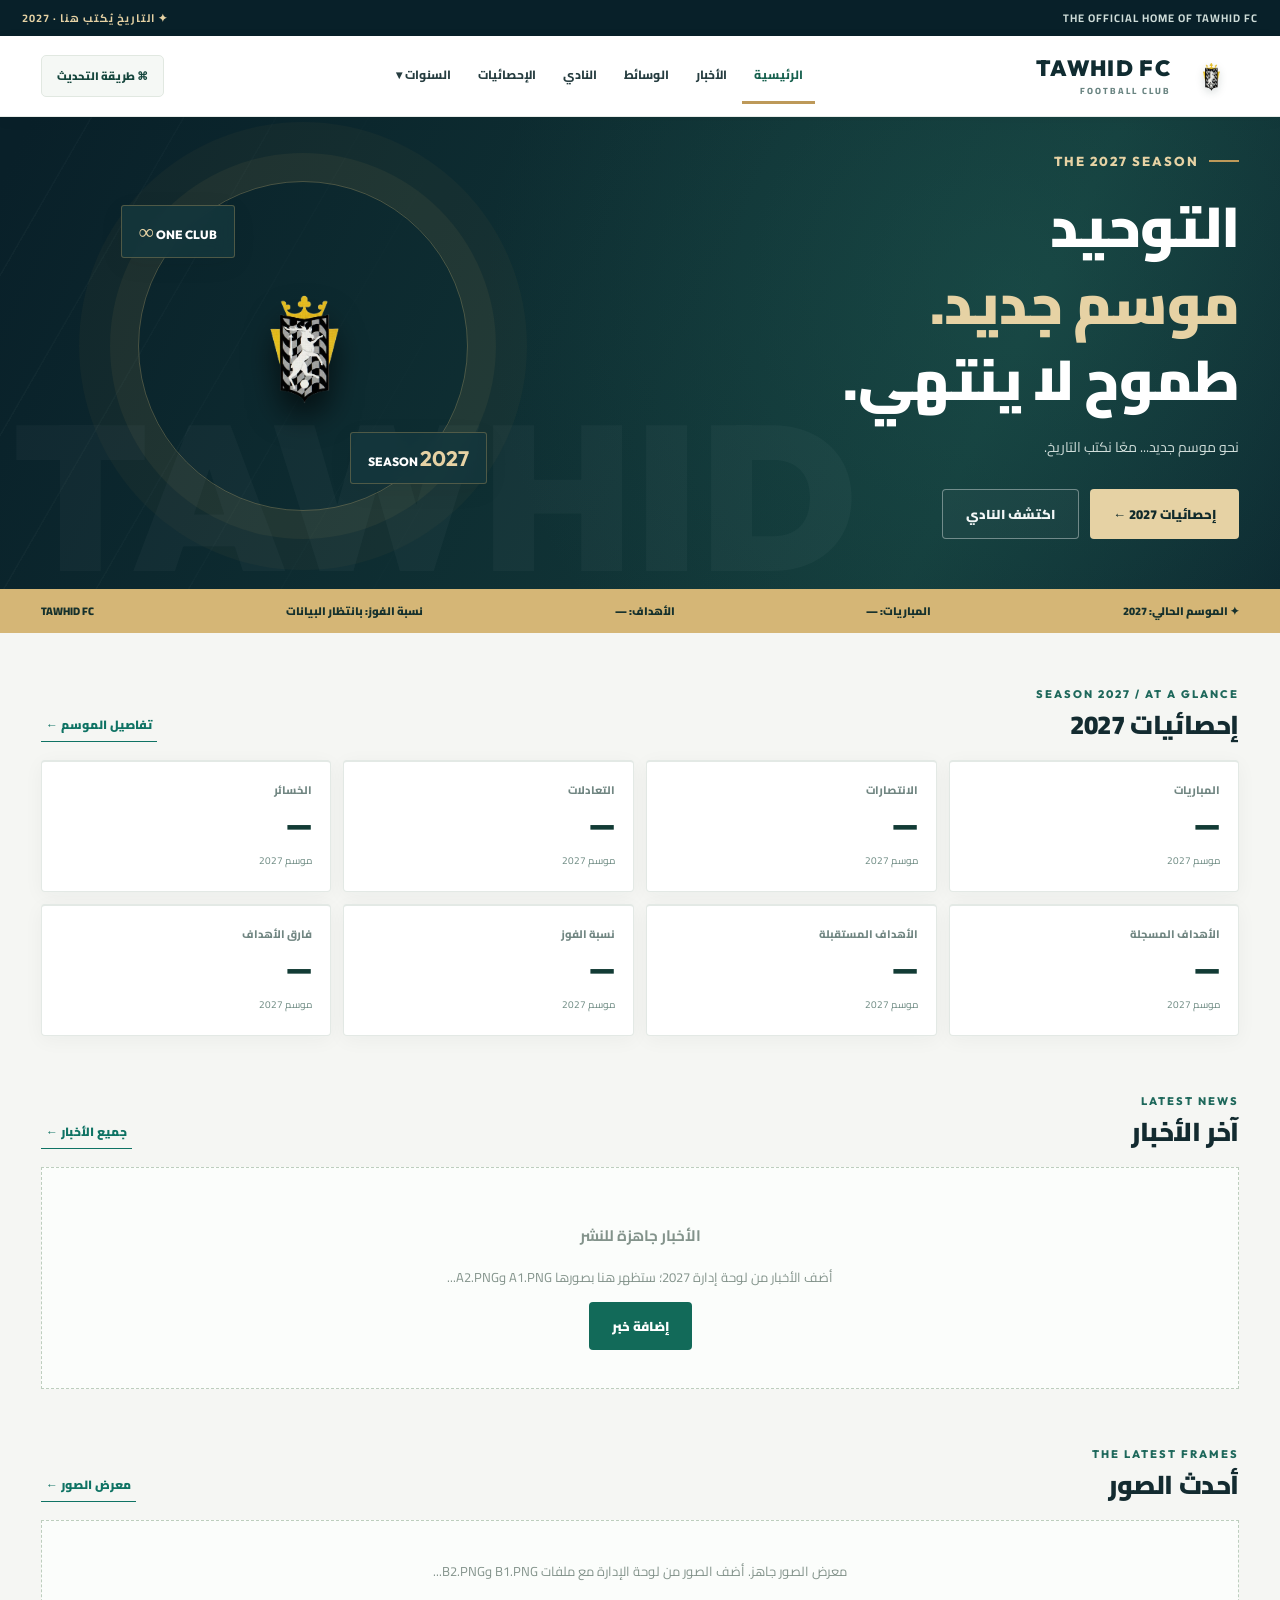
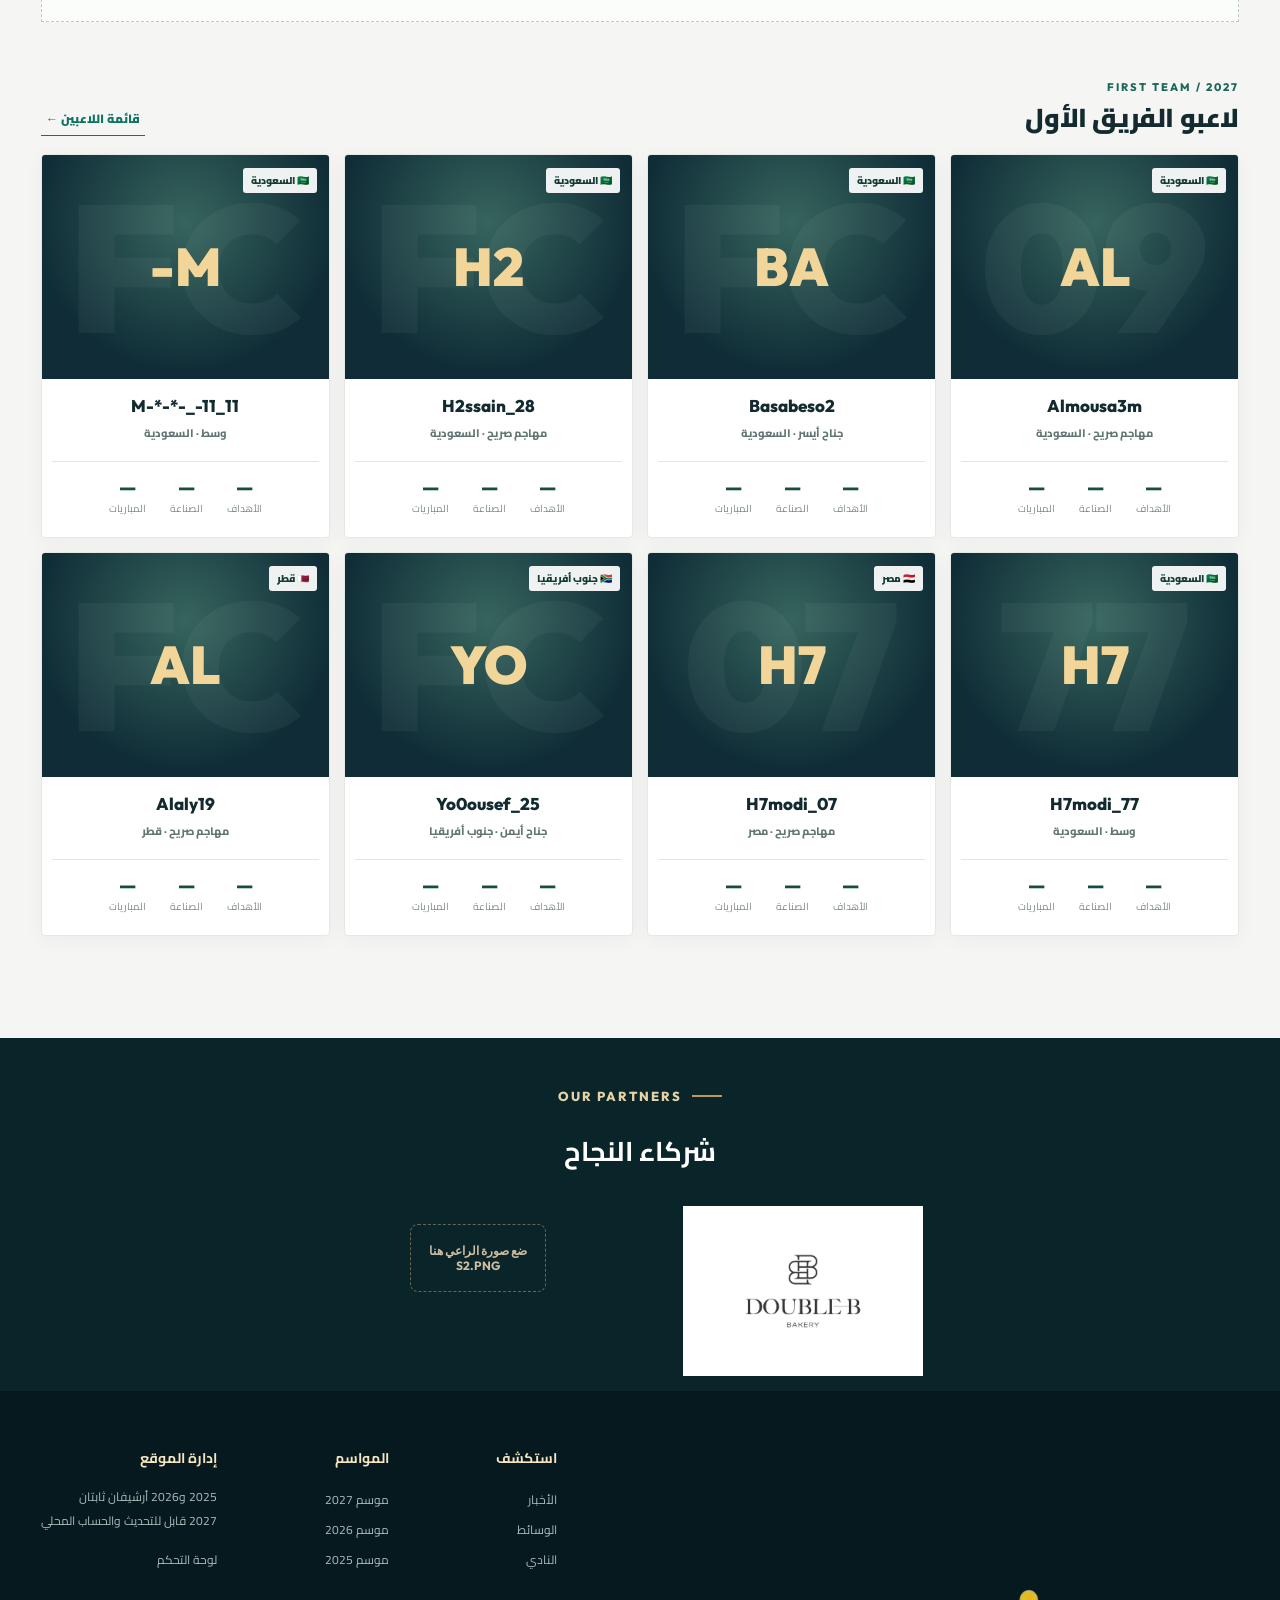
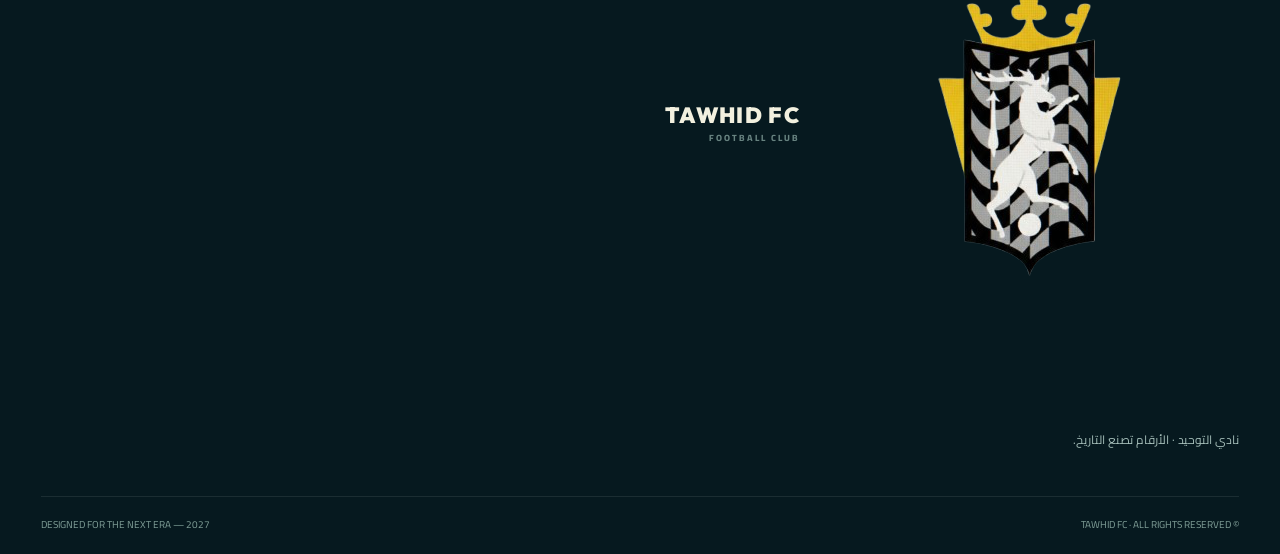
==== commit 4e180389: "Add files via upload" ====
--- a/index.html
+++ b/index.html
@@ -1,10 +1,10 @@
 <!doctype html>
-<!-- TAWHID FC: الموقع index.html + البيانات data.js. ضع Logo.PNG وملفات اللاعبين وA1.PNG/B1.PNG وS1.PNG/S2.PNG بجانبه.
+<!-- TAWHID FC: Responsive official website · keep index.html and data.js side by side. ضع Logo.PNG وملفات اللاعبين وA1.PNG/B1.PNG وS1.PNG/S2.PNG بجانبه.
      عدّل بيانات 2027 من ملف data.js. لا يستخدم الموقع الحفظ المحلي.
-     ملفات PNG يجب أن تحتوي على بيانات PNG/JPEG صالحة؛ قد تتطلب استضافتك ضبط MIME للامتداد المخصص. -->
+     تأكد من أن جميع الصور بصيغة PNG الصحيحة، بالامتداد .PNG كما في data.js. -->
 <html lang="ar" dir="rtl">
 <head>
-<meta charset="utf-8"><meta name="viewport" content="width=device-width,initial-scale=1"><meta name="theme-color" content="#091b23">
+<meta charset="utf-8"><meta name="viewport" content="width=device-width,initial-scale=1,viewport-fit=cover"><meta name="theme-color" content="#091b23">
 <title>TAWHID FC | الموقع الرسمي</title>
 <meta name="description" content="الموقع الرسمي لنادي التوحيد: أخبار النادي، الوسائط، الفريق الأول وإحصائيات المواسم 2025 و2026 و2027.">
 <style>
@@ -12,16 +12,40 @@
 :root{--ink:#0c2027;--dark:#091b23;--dark2:#102e37;--teal:#157867;--gold:#d1ad65;--gold2:#f3deb1;--paper:#f6f7f4;--border:#dee5e2;--muted:#687879;--shadow:0 14px 50px #03191c17}*{box-sizing:border-box}html{scroll-behavior:smooth}body{margin:0;background:var(--paper);color:var(--ink);font-family:Cairo,Arial,sans-serif}button,input,select,textarea{font:inherit}button{cursor:pointer}a{text-decoration:none;color:inherit}button:focus-visible,input:focus-visible,select:focus-visible,textarea:focus-visible{outline:3px solid var(--gold);outline-offset:2px}img{max-width:100%;display:block}button:disabled{opacity:.45;cursor:not-allowed}.wrap{max-width:1400px;margin:auto;padding:0 34px}.tiny-top{background:#061820;color:#cfddd9;display:flex;justify-content:space-between;align-items:center;font-size:11px;padding:8px max(34px,calc((100vw - 1332px)/2));letter-spacing:.4px}.tiny-top span:nth-child(2){color:var(--gold2)}.main-header{position:sticky;top:0;z-index:80;background:#fffdfcf4;backdrop-filter:blur(16px);border-bottom:1px solid #e7ece8}.header-in{max-width:1400px;padding:10px 34px;margin:auto;display:flex;align-items:center;gap:32px}.brand{display:flex;align-items:center;gap:12px;white-space:nowrap;cursor:pointer}.crest{width:63px;height:63px;object-fit:contain;filter:drop-shadow(0 3px 4px #091c1b29)}.crest-fallback{width:57px;height:57px;display:grid;place-items:center;border:3px solid var(--gold);border-radius:13px 13px 22px 22px;background:var(--dark);color:var(--gold);font:900 20px Outfit}.brand b{font:900 23px Outfit;color:#102c31;letter-spacing:1.8px;display:block}.brand small{font-size:9px;font-weight:800;letter-spacing:3px;color:#688380;display:block}.nav{display:flex;align-items:center;gap:3px;flex:1}.nav>button,.nav .dropbtn{background:none;color:#263d40;border:0;padding:13px 14px;font-weight:800;font-size:13px;border-bottom:3px solid transparent}.nav button:hover,.nav button.current{color:#11675b;border-bottom-color:var(--gold)}.drop{position:relative}.drop-menu{display:none;position:absolute;top:100%;right:0;min-width:190px;background:white;border:1px solid var(--border);box-shadow:var(--shadow);border-radius:0 0 14px 14px;padding:10px}.drop:hover .drop-menu,.drop:focus-within .drop-menu,.drop.open .drop-menu{display:block}.drop-menu button{width:100%;display:block;text-align:right;border:0;background:transparent;padding:12px;border-radius:7px;font-weight:700}.drop-menu button:hover{background:#f0f6f3}.header-action{border:1px solid #d5e2dc;border-radius:30px;padding:10px 15px;background:white;color:#15463d;font-size:11px;font-weight:900;white-space:nowrap}.mobile-menu{display:none;border:0;background:transparent;font-size:27px}.hero{background:var(--dark);min-height:490px;position:relative;overflow:hidden;color:white}.hero:before{content:"";position:absolute;inset:0;background:radial-gradient(circle at 80% 35%,#1c69603f,transparent 44%),linear-gradient(120deg,#061b25 15%,#13353e 65%,#0d322e);opacity:1}.hero:after{content:'TAWHID';font:900 min(18vw,270px) Outfit;position:absolute;left:-10px;bottom:-90px;color:#ffffff08;letter-spacing:-6px;pointer-events:none}.hero-lines{position:absolute;left:0;top:0;width:42%;height:100%;background:repeating-linear-gradient(120deg,transparent 0,transparent 78px,#ffffff07 79px,#ffffff07 80px);mask-image:linear-gradient(90deg,black,transparent)}.hero-in{position:relative;z-index:2;display:grid;grid-template-columns:1.1fr .9fr;gap:30px;align-items:center;min-height:490px;padding-top:36px;padding-bottom:50px}.kicker{display:flex;align-items:center;gap:10px;color:var(--gold2);font:800 13px Outfit;letter-spacing:2px}.kicker:before{content:"";background:var(--gold);height:2px;width:30px}.hero h1{font-size:clamp(40px,5.5vw,76px);line-height:1.25;margin:20px 0 13px;font-weight:900}.hero h1 em{color:var(--gold2);font-style:normal}.hero p{line-height:2;font-size:14px;color:#b9d0ce;max-width:540px}.hero-btns{display:flex;gap:11px;flex-wrap:wrap;margin-top:28px}.btn{padding:12px 23px;font-weight:900;font-size:13px;border:0;border-radius:3px;display:inline-flex;align-items:center;gap:9px;justify-content:center}.btn-gold{color:#102a2b;background:var(--gold2)}.btn-outline{color:#f3f7f7;border:1px solid #ffffff60;background:#ffffff08}.btn-green{background:#126a59;color:white}.hero-deco{position:relative;display:grid;place-items:center}.orbit{width:min(35vw,365px);height:min(35vw,365px);min-width:235px;min-height:235px;border:1px solid #d3b77350;border-radius:50%;display:grid;place-items:center;box-shadow:0 0 0 28px #d1ad6510,0 0 0 59px #d1ad6509;position:relative}.orbit img{width:67%;height:67%;object-fit:contain;filter:drop-shadow(0 18px 15px #0009)}.orbit .crest-fallback{transform:scale(2.3)}.floating{position:absolute;padding:12px 17px;background:#14373cde;border:1px solid #d1ad6550;backdrop-filter:blur(10px);border-radius:4px;box-shadow:var(--shadow);font:800 12px Outfit}.floating strong{font-size:21px;color:var(--gold2)}.floating.first{bottom:8%;right:-20px}.floating.second{top:7%;left:-18px}.hero-strip{background:#d1ad65;position:relative;z-index:3}.strip-in{display:flex;align-items:center;justify-content:space-between;gap:20px;padding-top:12px;padding-bottom:12px;color:#16312d;font-weight:900;font-size:12px}.strip-in span{white-space:nowrap}.main-sections{padding-top:62px;padding-bottom:65px}.section-head{display:flex;justify-content:space-between;align-items:flex-end;gap:20px;margin-bottom:23px}.section-head .eyebrow{color:var(--teal);font:800 11px Outfit;letter-spacing:2px}.section-head h2{font-size:29px;line-height:1.35;margin:6px 0 0;font-weight:900}.section-head p{font-size:12px;color:var(--muted);margin:8px 0}.section-head button{background:none;border:0;color:#0f7364;font-size:12px;font-weight:900;border-bottom:1px solid #0f7364;padding:5px}.section{margin-bottom:68px}.cards3{display:grid;grid-template-columns:repeat(3,minmax(0,1fr));gap:18px}.news-card,.photo-card,.player-card,.tile,.panel{background:white;border:1px solid #e1e8e5;box-shadow:0 8px 33px #0a262512}.news-card{overflow:hidden;cursor:pointer}.image-cover{height:215px;background:linear-gradient(135deg,#143943,#0c1e29);position:relative;display:grid;place-items:center;overflow:hidden}.image-cover img{width:100%;height:100%;object-fit:cover;transition:transform .4s}.news-card:hover img,.photo-card:hover img{transform:scale(1.05)}.fallback-art{display:flex;flex-direction:column;align-items:center;justify-content:center;gap:9px;text-align:center;color:#e7d3a9;background:linear-gradient(130deg,#092028,#1b4d49);width:100%;height:100%;font:900 25px Outfit}.fallback-art small{color:#b6cec7;font-size:10px;letter-spacing:2px}.news-body{padding:23px}.news-date{font:800 11px Outfit;color:var(--teal);letter-spacing:1px}.news-body h3{line-height:1.8;font-size:17px;margin:9px 0}.news-body p{line-height:1.9;font-size:12px;color:#71817e;max-height:52px;overflow:hidden}.readmore{display:block;margin-top:14px;font-weight:800;color:#157867;font-size:12px}.photos{display:grid;grid-template-columns:1.2fr 1fr 1fr;gap:14px}.photo-card{cursor:pointer;position:relative;overflow:hidden;min-height:240px}.photo-card:first-child{grid-row:span 2;min-height:493px}.photo-card img{width:100%;height:100%;object-fit:cover;position:absolute}.photo-card:after{content:"";position:absolute;inset:40% 0 0;background:linear-gradient(transparent,#081b21c7)}.photo-card .caption{position:absolute;z-index:1;bottom:20px;right:20px;color:white;font-weight:900;font-size:14px}.photo-card .fallback-art{position:absolute}.player-grid{display:grid;grid-template-columns:repeat(4,minmax(0,1fr));gap:16px}.player-card{text-align:center;overflow:hidden;cursor:pointer;transition:transform .25s}.player-card:hover{transform:translateY(-5px)}.player-portrait{height:250px;background:radial-gradient(circle at center 30%,#36655d,#102d37 70%);display:grid;place-items:center;position:relative;overflow:hidden}.player-portrait img{width:100%;height:100%;object-fit:contain;object-position:bottom}.player-portrait .number-bg{position:absolute;font:900 180px Outfit;color:#ffffff0b}.avatar-placeholder{position:absolute;color:#f2d699;font:900 53px Outfit}.nationality{position:absolute;top:13px;right:12px;background:#ffffffed;padding:3px 8px;font-size:10px;font-weight:900;color:#143c35;border-radius:3px}.player-details{padding:16px 10px 19px}.player-details b{display:block;font:800 17px Outfit;overflow-wrap:anywhere}.player-details small{font-size:11px;color:var(--muted);font-weight:800}.player-stats{display:flex;justify-content:center;gap:24px;border-top:1px solid var(--border);margin-top:15px;padding-top:12px}.player-stats span{font-size:10px;color:#7c8b88}.player-stats strong{display:block;color:#174e43;font:800 20px Outfit}.dark-section{background:#09252a;color:white;padding:50px 0}.dark-section h2{font-size:27px}.sponsors{display:flex;justify-content:center;align-items:center;gap:85px;flex-wrap:wrap;margin:30px 0}.sponsor-slot{height:105px;width:240px;display:grid;place-items:center;position:relative}.sponsor-slot img{max-width:100%;max-height:100%;object-fit:contain}.sponsor-slot .missing-img{border:1px dashed #bda36a87;color:#d0bea0;padding:18px;border-radius:8px;font:700 12px Outfit;text-align:center}.footer{background:#06191f;color:#c4d8d2;padding:40px 0 20px}.footer-cols{display:flex;justify-content:space-between;gap:30px;flex-wrap:wrap}.footer h3{color:#f6e5c0;font-size:14px}.footer p,.footer button{font-size:12px;line-height:2;color:#a6bfba}.footer button{border:0;display:block;background:none;padding:3px 0}.copyright{border-top:1px solid #ffffff16;margin-top:32px;padding-top:18px;color:#809f98;font-size:10px;display:flex;justify-content:space-between}.page-banner{background:linear-gradient(120deg,#0c222a,#1a5249);color:white;padding:41px 0;position:relative;overflow:hidden}.page-banner:after{content:'TAWHID FC';position:absolute;bottom:-40px;left:25px;font:900 100px Outfit;color:#ffffff08}.page-banner h1{margin:0;font-size:36px;position:relative;z-index:1}.page-banner p{color:#c5d6ce;font-size:13px;position:relative;z-index:1}.crumb{font-size:10px;color:var(--gold2);margin-bottom:8px}.stat-grid{display:grid;grid-template-columns:repeat(4,minmax(0,1fr));gap:13px}.tile{padding:22px;border-top:3px solid var(--gold)}.tile label{font-size:11px;color:#718682;font-weight:800;display:block}.tile b{font:900 32px Outfit;color:#123b35;display:block;margin-top:5px}.tile small{font-size:10px;color:#6d8a82}.panel{padding:23px;border-radius:3px}.panel h3{font-size:17px;margin:0 0 20px}.stat-layout{display:grid;grid-template-columns:minmax(0,1.4fr) minmax(290px,.6fr);gap:17px}.table-scroll{overflow:auto;max-width:100%}table{border-collapse:collapse;width:100%;min-width:700px;text-align:right;font-size:12px}th{background:#eef3ef;color:#607772;font-weight:900;font-size:10px;white-space:nowrap}td,th{padding:13px;border-bottom:1px solid #edf1ed}tbody tr:hover{background:#f6faf8}.clickrow{cursor:pointer}.rank-pill{display:inline-grid;place-items:center;min-width:27px;height:27px;border-radius:3px;background:#edf3ee;font:900 11px Outfit;color:#235244}.rank-pill.gold{background:#f6ebd0;color:#966b1b}.badge{display:inline-block;padding:4px 9px;border-radius:3px;background:#eaf3ee;color:#176d59;font-weight:800;font-size:10px}.badge.fixed{background:#f2ead7;color:#846827}.badge.outline{background:transparent;border:1px solid #d1ded4}.tabs{display:flex;flex-wrap:wrap;gap:8px;margin:23px 0}.tab{padding:9px 18px;border:1px solid #d7e1db;background:white;font-size:12px;font-weight:900;border-radius:3px}.tab.active{background:#0c514b;color:white;border-color:#0c514b}.ranking-entry{display:flex;gap:13px;align-items:center;padding:12px 4px;border-bottom:1px solid #e8efea;cursor:pointer}.ranking-entry .rank-num{font:900 24px Outfit;color:#b49c61;width:32px}.ranking-entry img{width:46px;height:46px;object-fit:contain;background:#18443e}.ranking-entry .details{flex:1}.ranking-entry b{font:800 12px Outfit}.ranking-entry small{display:block;font-size:10px;color:#8a9995}.ranking-entry strong{color:#137967;font:900 18px Outfit}.notice{padding:17px;border-right:4px solid var(--gold);background:#f8f0e0;font-size:12px;line-height:2;color:#67593f;margin:20px 0}.empty{padding:38px 17px;border:1px dashed #bdcebe;text-align:center;color:#83938b;font-size:13px;background:#fbfdfb}.fields{display:grid;grid-template-columns:repeat(3,minmax(0,1fr));gap:14px}.field{display:flex;flex-direction:column;gap:5px}.field label{font-size:11px;font-weight:900;color:#526d65}.field input,.field select,.field textarea{border:1px solid #d0dcd5;border-radius:3px;background:white;padding:11px 13px;font-size:12px;width:100%;color:#1a3833;min-height:42px}.field textarea{min-height:96px}.field.span2{grid-column:span 2}.field.span3{grid-column:span 3}.control-row{display:flex;align-items:center;flex-wrap:wrap;gap:9px;margin:15px 0}.select{padding:10px 13px;border:1px solid #d6e2db;background:white;border-radius:3px;color:#234e42;font-size:12px;font-weight:800}.admin-group{border:1px solid #dfe9e2;background:#fbfdfb;margin-top:17px;padding:18px}.admin-group h4{margin:0 0 15px;font-size:15px}.score-track{height:7px;background:#e3ebe5;border-radius:9px;overflow:hidden;min-width:50px}.score-track i{display:block;height:100%;background:linear-gradient(90deg,#138477,#d5ae5a)}.formula{font-size:11px;color:#71837b;line-height:2}.modal{position:fixed;inset:0;background:#06171bdf;z-index:200;display:none;place-items:center;padding:15px;backdrop-filter:blur(8px)}.modal.show{display:grid}.modal-content{background:white;max-width:830px;width:100%;max-height:94vh;overflow:auto;padding:0 0 22px;box-shadow:0 25px 70px #0006}.modal-bar{display:flex;justify-content:space-between;align-items:center;padding:16px 24px;border-bottom:1px solid var(--border)}.modal-close{background:#ecf2ee;border:0;border-radius:50%;width:32px;height:32px;font-size:20px}.modal-main{padding:23px}.modal-profile{display:grid;grid-template-columns:190px 1fr;gap:22px;align-items:center}.modal-image{height:230px;background:linear-gradient(160deg,#18554e,#08232b);position:relative;display:grid;place-items:center}.modal-image img{height:100%;width:100%;object-fit:contain}.kv{display:grid;grid-template-columns:repeat(3,1fr);gap:12px}.kv div{background:#f4f8f5;padding:12px}.kv small{display:block;color:#73867c;font-size:10px}.kv b{font:800 17px Outfit}.toast{position:fixed;bottom:23px;left:23px;z-index:250;padding:13px 22px;background:#0d5248;color:white;border:1px solid #d1ad65;border-radius:3px;font-weight:800;font-size:12px;opacity:0;pointer-events:none;transition:.25s}.toast.show{opacity:1}.lightbox-img{max-width:100%;max-height:68vh;object-fit:contain;margin:auto}.match-pill{border-radius:3px;padding:3px 8px;font:900 10px Outfit}.match-pill.W{background:#e2f4e9;color:#227a4d}.match-pill.L{background:#ffe8e7;color:#b13d36}.match-pill.D{background:#e7edf2;color:#577083}.archive-title{display:flex;align-items:center;justify-content:space-between;gap:12px;flex-wrap:wrap}.print-only{display:none}
 @media(max-width:1080px){.header-in{gap:15px}.nav>button,.nav .dropbtn{padding:12px 9px;font-size:11px}.player-grid{grid-template-columns:repeat(3,1fr)}.stat-grid{grid-template-columns:repeat(2,1fr)}.stat-layout{grid-template-columns:1fr}}@media(max-width:760px){.wrap,.header-in{padding-left:16px;padding-right:16px}.tiny-top{padding:7px 16px}.header-in{justify-content:space-between}.brand b{font-size:19px}.crest{width:48px;height:48px}.mobile-menu{display:block}.nav{display:none;position:absolute;top:100%;right:0;left:0;background:#fff;padding:15px;box-shadow:var(--shadow);flex-direction:column;align-items:stretch}.nav.open{display:flex}.nav>button,.nav .dropbtn{text-align:right;width:100%;padding:13px}.drop-menu{position:static;box-shadow:none;border-radius:5px;display:none}.header-action{font-size:10px;padding:9px}.hero-in{grid-template-columns:1fr;text-align:right;min-height:auto;padding-top:48px;padding-bottom:60px}.hero-deco{display:none}.hero{min-height:385px}.hero h1{font-size:40px}.strip-in{flex-wrap:wrap;gap:8px}.cards3{grid-template-columns:1fr}.photos{grid-template-columns:1fr 1fr}.photo-card:first-child{grid-column:span 2;grid-row:span 1;min-height:265px}.photo-card{min-height:185px}.player-grid{grid-template-columns:repeat(2,1fr)}.player-portrait{height:207px}.fields{grid-template-columns:1fr 1fr}.field.span3{grid-column:span 2}.modal-profile{grid-template-columns:1fr}.modal-image{height:220px}.sponsors{gap:15px}.copyright{flex-direction:column;gap:5px}}@media(max-width:430px){.brand b{font-size:16px}.brand small{letter-spacing:1.5px}.header-action{padding:8px}.player-portrait{height:175px}.player-details b{font-size:12px}.section-head h2{font-size:24px}.fields,.kv{grid-template-columns:1fr 1fr}.field.span2,.field.span3{grid-column:span 2}.tile b{font-size:26px}}
 @media print{.tiny-top,.main-header,.footer,.btn,.control-row,.tabs,.toast,.sponsors{display:none!important}.print-only{display:block}.page-banner{padding:20px;background:white;color:black}.panel,.tile{box-shadow:none;break-inside:avoid}}
+
+/* ===== TAWHID FC DESIGN SYSTEM: formal institutional style & mobile-first corrections ===== */
+:root{--ink:#132b30;--dark:#0c2831;--dark2:#123940;--teal:#1e685b;--gold:#bd9959;--gold2:#e6d2a4;--paper:#f5f6f3;--border:#e1e8e4;--muted:#627674;--shadow:0 6px 26px rgba(7,38,38,.06)}
+html,body{max-width:100%;overflow-x:clip}body{min-width:320px;-webkit-text-size-adjust:100%}#app{min-width:0} .wrap{width:100%;max-width:1340px;padding-inline:clamp(18px,3.2vw,46px)}
+.tiny-top{padding-inline:max(22px,calc((100vw - 1250px)/2));background:#082029;font-weight:700;letter-spacing:1px}
+.main-header{background:rgba(255,255,255,.98);box-shadow:0 3px 14px rgba(4,33,30,.045)}.header-in{max-width:1340px;padding:12px clamp(18px,3.2vw,46px);gap:24px}.brand b{font-weight:900;letter-spacing:1.35px;font-size:22px}.brand small{letter-spacing:2px}.crest{width:56px;height:56px}.nav{justify-content:center}.nav>button,.nav .dropbtn{font-size:12px;letter-spacing:0;padding:15px 12px;white-space:nowrap}.nav button.current{color:#17614f}.header-action{border-radius:5px;background:#f5f8f5;border-color:#e1e8e1}.drop-menu{z-index:90;border-radius:4px}
+.hero{min-height:455px}.hero:before{background:radial-gradient(circle at 79% 38%,rgba(37,105,94,.3),transparent 50%),linear-gradient(115deg,#092029 2%,#133a3a 75%,#0c272f)}.hero:after{font-size:min(16vw,220px);bottom:-35px;left:1%;letter-spacing:0}.hero-in{min-height:455px;gap:34px}.hero h1{font-size:clamp(37px,4.4vw,63px);line-height:1.36;letter-spacing:-.8px}.hero p{color:#d0ddda}.orbit{width:min(32vw,330px);height:min(32vw,330px)}.floating{border-radius:3px}.btn{border-radius:4px;transition:filter .18s,transform .18s}.btn:hover{filter:brightness(.96);transform:translateY(-1px)}
+.hero-strip{background:#d5b676}.strip-in{font-size:11px;gap:13px}.main-sections{padding-top:54px;padding-bottom:44px}.section{margin-bottom:58px;min-width:0}.section-head{margin-bottom:18px}.section-head h2{font-size:26px;letter-spacing:-.4px}.news-card,.photo-card,.player-card,.tile,.panel{box-shadow:0 4px 20px rgba(5,40,35,.045);border:1px solid #e3e9e5;border-radius:4px}.news-card,.player-card{min-width:0}.news-body{padding:20px}.news-body h3{font-size:16px}.news-body p{font-size:12px}.image-cover{height:208px}.player-portrait{height:224px}.player-grid{gap:14px}.player-details{min-width:0}.player-details b{overflow-wrap:anywhere}.player-stats{min-width:0}.stat-grid{gap:12px}.tile{padding:18px;border-top-width:2px}.tile b{font-size:30px}.panel{min-width:0}.stats-layout,.stat-layout{min-width:0}.stat-layout>*{min-width:0}.table-scroll{max-width:100%;overflow-x:auto;overscroll-behavior-x:contain;-webkit-overflow-scrolling:touch;border-radius:3px;border:1px solid #e4ebe7}.table-scroll table{margin:0}.tabs{gap:7px}.tab{border-radius:4px}.page-banner{padding:36px 0}.page-banner h1{font-size:32px}.page-banner:after{font-size:clamp(50px,9vw,100px);bottom:-10px}.photo-card .caption{overflow-wrap:anywhere}
+.mobile-nav-heading,.nav-shade{display:none}.modal-content{border-radius:5px}.modal-main{overflow-wrap:anywhere}.sponsors img{max-width:100%;object-fit:contain}.footer-cols{gap:20px}.footer-cols>*{min-width:0}
+@media(max-width:1160px){.header-in{gap:12px}.nav>button,.nav .dropbtn{padding:13px 8px}.header-action{padding:10px 9px}.brand b{font-size:19px}.brand small{font-size:8px}.player-grid{grid-template-columns:repeat(3,minmax(0,1fr))}}
+@media(max-width:880px){
+ .tiny-top{padding:8px 18px;font-size:9px}.tiny-top span:nth-child(2){display:none}
+ .main-header{position:sticky;top:0;z-index:120}.header-in{padding:9px 18px;min-height:72px;justify-content:space-between;gap:10px}.crest,.crest-fallback{width:47px;height:47px}.brand{gap:10px;flex:1;min-width:0}.brand b{font-size:18px}.brand small{font-size:8px;letter-spacing:1.35px}.header-action{order:2;border:0;background:#eaf1ed;padding:10px 11px;font-size:10px;max-width:100px;white-space:normal;line-height:1.35;text-align:center}.mobile-menu{order:3;display:flex;flex-direction:column;align-items:center;justify-content:center;gap:4px;min-width:45px;height:46px;background:#123d37;color:white;border-radius:4px;padding:8px}.menu-icon{display:flex;flex-direction:column;gap:4px}.menu-icon i{width:20px;height:2px;background:#fff;display:block;border-radius:1px}.menu-label{font-size:9px;font-weight:800;line-height:1}
+ .nav-shade.show{display:block;position:fixed;inset:0;background:#03181bc4;z-index:122;backdrop-filter:blur(3px)}.nav{display:flex;position:fixed;inset:0 0 0 auto;top:0;right:0;left:auto;width:min(345px,88vw);height:100dvh;max-height:100dvh;transform:translateX(105%);transition:transform .25s ease;visibility:hidden;pointer-events:none;z-index:123;background:#fff;box-shadow:-15px 0 50px #001b2030;padding:0 18px 25px;flex-direction:column;justify-content:flex-start;align-items:stretch;gap:0;overflow-y:auto;overscroll-behavior:contain}.nav.open{display:flex;transform:translateX(0);visibility:visible;pointer-events:auto}.menu-is-open{overflow:hidden}.mobile-nav-heading{display:flex;align-items:center;gap:8px;flex-wrap:wrap;position:relative;border-bottom:1px solid #e7eee9;padding:28px 0 24px;margin-bottom:9px}.mobile-nav-heading b{font:900 22px Outfit;color:#173c35}.mobile-nav-heading span{font:700 9px Outfit;color:#83968d;letter-spacing:1px}.mobile-nav-heading button{position:absolute;left:0;top:17px;font:400 27px Arial;width:37px;height:37px;border:0;background:#eff5f0;border-radius:4px;color:#23483e}.nav>button,.nav .dropbtn{display:flex;align-items:center;justify-content:space-between;width:100%;min-height:53px;font-size:14px;text-align:right;padding:15px 12px;border-bottom:1px solid #e9f0eb;color:#1e3d35}.nav>button.current{border-bottom-color:#bedac8;background:#f0f6f1}.drop{width:100%}.drop.open .drop-menu{display:block}.drop-menu{position:static;min-width:0;box-shadow:none;border:0;border-radius:0;background:#f5f8f6;padding:3px 11px}.drop-menu button{min-height:43px;font-size:13px}
+ .wrap{padding-inline:20px}.hero{min-height:0}.hero-in{display:grid;grid-template-columns:1fr;min-height:0;padding-top:51px;padding-bottom:53px}.hero-deco{display:none}.hero h1{font-size:clamp(34px,6vw,48px);margin:18px 0}.hero p{font-size:13px;max-width:650px}.hero:after{font-size:18vw;bottom:-25px}.hero-strip{overflow:hidden}.strip-in{display:grid;grid-template-columns:repeat(2,minmax(0,1fr));gap:7px 15px;padding-top:12px;padding-bottom:12px}.strip-in span{white-space:normal;font-size:11px}.strip-in span:last-child{display:none}
+ .main-sections{padding-block:38px 42px}.section{margin-bottom:43px}.cards3{grid-template-columns:repeat(2,minmax(0,1fr))}.photos{grid-template-columns:repeat(2,minmax(0,1fr));gap:12px}.photo-card:first-child{grid-column:span 2;grid-row:auto;min-height:300px}.photo-card{min-height:190px}.player-grid{grid-template-columns:repeat(2,minmax(0,1fr));gap:12px}.stat-grid{grid-template-columns:repeat(2,minmax(0,1fr))}.stat-layout{grid-template-columns:minmax(0,1fr)}.footer-cols{grid-template-columns:repeat(2,minmax(0,1fr))}.modal-content{max-height:92dvh}.modal-profile{grid-template-columns:180px minmax(0,1fr)}
+}
+@media(max-width:600px){
+ .wrap{padding-inline:16px}.main-sections{padding-top:31px;padding-bottom:24px}.section{margin-bottom:38px}.section-head{gap:12px;align-items:center;flex-wrap:wrap}.section-head h2{font-size:23px}.section-head .eyebrow{font-size:10px}.section-head button{font-size:11px}.hero-in{padding:46px 16px 52px}.hero h1{font-size:clamp(34px,9vw,46px);line-height:1.32}.hero p{font-size:12px;line-height:1.95}.hero-btns{gap:8px}.btn{font-size:12px;min-height:44px;padding:11px 15px}.hero-strip .wrap{padding-inline:16px}.cards3{grid-template-columns:minmax(0,1fr)}.news-card .image-cover{height:205px}.news-body{padding:17px}.news-body h3{font-size:15px;margin:7px 0}.news-body p{margin:5px 0}.photos{gap:9px}.photo-card:first-child{min-height:225px}.photo-card{min-height:145px}.photo-card .caption{bottom:10px;right:10px;font-size:11px}.player-grid{grid-template-columns:repeat(2,minmax(0,1fr));gap:9px}.player-portrait{height:clamp(145px,42vw,220px)}.player-details{padding:11px 7px!important}.player-details b{font-size:11px;line-height:1.5;display:block;overflow-wrap:anywhere}.player-details small{font-size:9px}.player-stats{gap:2px}.player-stats span{font-size:9px}.player-stats strong{font-size:15px}.nationality{font-size:9px;padding:3px 5px;right:5px;top:6px;max-width:95%;overflow-wrap:anywhere}.stat-grid{gap:9px}.tile{padding:14px 12px;min-width:0;overflow-wrap:anywhere}.tile label{font-size:10px}.tile b{font-size:clamp(21px,6vw,28px);overflow-wrap:anywhere}.panel{padding:15px}.page-banner{padding:27px 0}.page-banner h1{font-size:27px}.page-banner p{font-size:11px}.tabs{display:grid;grid-template-columns:repeat(3,minmax(0,1fr));gap:7px}.tab{padding:11px 5px;white-space:nowrap}.table-scroll{margin-inline:-6px;width:calc(100% + 12px)}.table-scroll table{min-width:660px;font-size:11px}.table-scroll th,.table-scroll td{padding:11px 9px}.archive-title{align-items:flex-start}.control-row{gap:7px}.control-row>*{max-width:100%}.fields{grid-template-columns:1fr}.field.span2,.field.span3{grid-column:span 1}.kv{grid-template-columns:repeat(2,minmax(0,1fr));gap:8px}.kv div{padding:9px}.kv b{font-size:14px}.modal{padding:10px;align-items:center}.modal-content{max-height:91dvh;width:100%}.modal-bar{padding:12px 15px}.modal-main{padding:14px}.modal-profile{grid-template-columns:1fr;gap:13px}.modal-image{height:220px}.ranking-entry{gap:7px}.ranking-entry img{height:39px;width:39px}.ranking-entry .rank-num{font-size:19px;width:22px}.ranking-entry b{font-size:10px;overflow-wrap:anywhere}.ranking-entry strong{font-size:16px}.footer-cols{grid-template-columns:repeat(2,minmax(0,1fr));gap:19px}.sponsors{flex-wrap:wrap;justify-content:center}.sponsor-slot{max-width:100%;min-width:0}.copyright{gap:7px;text-align:center;font-size:10px}.toast{bottom:20px;right:15px;left:15px;text-align:center}
+}
+@media(max-width:380px){.tiny-top{font-size:8px}.brand b{font-size:15px}.brand small{font-size:7px}.crest,.crest-fallback{width:39px;height:39px}.header-in{gap:7px;padding-inline:12px}.header-action{font-size:9px;padding:8px;max-width:83px}.mobile-menu{min-width:40px;height:42px}.wrap{padding-inline:12px}.hero-in{padding-inline:12px}.hero h1{font-size:33px}.player-portrait{height:148px}.player-stats strong{font-size:13px}.tile{padding:11px 9px}.tile b{font-size:23px}.footer-cols{grid-template-columns:1fr}}
+@media(prefers-reduced-motion:reduce){*,*:before,*:after{scroll-behavior:auto!important;transition:none!important;animation:none!important}}
+
 </style>
 </head>
 <body>
 <div class="tiny-top"><span>THE OFFICIAL HOME OF TAWHID FC</span><span>✦ التاريخ يُكتب هنا · 2027</span></div>
 <header class="main-header"><div class="header-in">
  <a class="brand" href="#" onclick="go('home');return false"><img class="crest" src="Logo.PNG" alt="TAWHID FC" onerror="this.style.display='none';this.nextElementSibling.style.display='grid'"><div class="crest-fallback" style="display:none">TFC</div><span><b>TAWHID FC</b><small>FOOTBALL CLUB</small></span></a>
- <button class="mobile-menu" type="button" aria-label="القائمة" onclick="document.getElementById('mainNav').classList.toggle('open')">☰</button>
- <nav id="mainNav" class="nav" aria-label="القائمة الرئيسية"><button type="button" data-nav="home" onclick="go('home')">الرئيسية</button><button type="button" data-nav="news" onclick="go('news')">الأخبار</button><button type="button" data-nav="media" onclick="go('media')">الوسائط</button><button type="button" data-nav="club" onclick="go('club')">النادي</button><button type="button" data-nav="stats" onclick="go('stats')">الإحصائيات</button><div class="drop" id="seasonDrop"><button type="button" class="dropbtn" aria-haspopup="true" onclick="document.getElementById('seasonDrop').classList.toggle('open')">السنوات ▾</button><div class="drop-menu"><button onclick="setYear(2027)">موسم 2027</button><button onclick="setYear(2026)">موسم 2026</button><button onclick="setYear(2025)">موسم 2025</button></div></div></nav>
+ <button class="mobile-menu" type="button" aria-label="فتح القائمة الرئيسية" aria-controls="mainNav" aria-expanded="false" onclick="toggleMobileMenu()"><span class="menu-icon" aria-hidden="true"><i></i><i></i><i></i></span><span class="menu-label">القائمة</span></button>
+ <nav id="mainNav" class="nav" aria-label="القائمة الرئيسية"><div class="mobile-nav-heading"><b>التوحيد</b><span>TAWHID FOOTBALL CLUB</span><button type="button" aria-label="إغلاق القائمة" onclick="toggleMobileMenu(false)">×</button></div><button type="button" data-nav="home" onclick="go('home')">الرئيسية</button><button type="button" data-nav="news" onclick="go('news')">الأخبار</button><button type="button" data-nav="media" onclick="go('media')">الوسائط</button><button type="button" data-nav="club" onclick="go('club')">النادي</button><button type="button" data-nav="stats" onclick="go('stats')">الإحصائيات</button><div class="drop" id="seasonDrop"><button type="button" class="dropbtn" aria-haspopup="true" onclick="document.getElementById('seasonDrop').classList.toggle('open')">السنوات ▾</button><div class="drop-menu"><button onclick="setYear(2027)">موسم 2027</button><button onclick="setYear(2026)">موسم 2026</button><button onclick="setYear(2025)">موسم 2025</button></div></div></nav>
  <button class="header-action" type="button" onclick="go('guide')">⌘ طريقة التحديث</button>
  </div></header>
+<div class="nav-shade" id="navShade" onclick="toggleMobileMenu(false)" aria-hidden="true"></div>
 <div id="app" aria-live="polite"></div>
 <div class="toast" id="toast" role="status"></div>
 <div class="modal" id="modal" onclick="if(event.target===this)closeModal()"><div class="modal-content"><div class="modal-bar"><b id="modalTitle">التفاصيل</b><button class="modal-close" aria-label="إغلاق" onclick="closeModal()">×</button></div><div class="modal-main" id="modalBody"></div></div></div>
@@ -65,7 +89,10 @@
 function photo(src,label,cls=''){return `<div class="${cls}">${asset(src,'',label)}<div class="fallback-art" style="display:none"><span>TAWHID FC</span><small>${esc(label)}</small></div></div>`}
 const getPlayers=()=>year===2027?db.players:year===2026?ARCHIVE.players26:ARCHIVE.players25;
 const getTeam=()=>year===2027?team2027():year===2026?ARCHIVE.team26:null;
-function go(which){page=which;$('#mainNav').classList.remove('open');document.getElementById('seasonDrop').classList.remove('open');render();window.scrollTo({top:0,behavior:'smooth'})}
+function toggleMobileMenu(force){const nav=document.getElementById('mainNav'),btn=document.querySelector('.mobile-menu');const open=typeof force==='boolean'?force:!nav.classList.contains('open');nav.classList.toggle('open',open);document.getElementById('navShade').classList.toggle('show',open);btn.setAttribute('aria-expanded',String(open));btn.setAttribute('aria-label',open?'إغلاق القائمة الرئيسية':'فتح القائمة الرئيسية');document.body.classList.toggle('menu-is-open',open);if(!open)document.getElementById('seasonDrop').classList.remove('open');}
+document.addEventListener('keydown',e=>{if(e.key==='Escape')toggleMobileMenu(false)});
+window.addEventListener('resize',()=>{if(window.innerWidth>880)toggleMobileMenu(false)},{passive:true});
+function go(which){page=which;toggleMobileMenu(false);document.getElementById('seasonDrop').classList.remove('open');render();window.scrollTo({top:0,behavior:'smooth'})}
 function setYear(y){year=Number(y);currentMetric=year===2025?'goals':'smart';currentFilter='ALL';go('stats')}
 function banner(title,sub){return `<section class="page-banner"><div class="wrap"><div class="crumb">TAWHID FC / ${esc(title)}</div><h1>${esc(title)}</h1><p>${esc(sub)}</p></div></section>`}
 function heading(en,ar,action='',fn=''){return `<div class="section-head"><div><div class="eyebrow">${esc(en)}</div><h2>${esc(ar)}</h2></div>${action?`<button onclick="${fn}">${esc(action)} ←</button>`:''}</div>`}
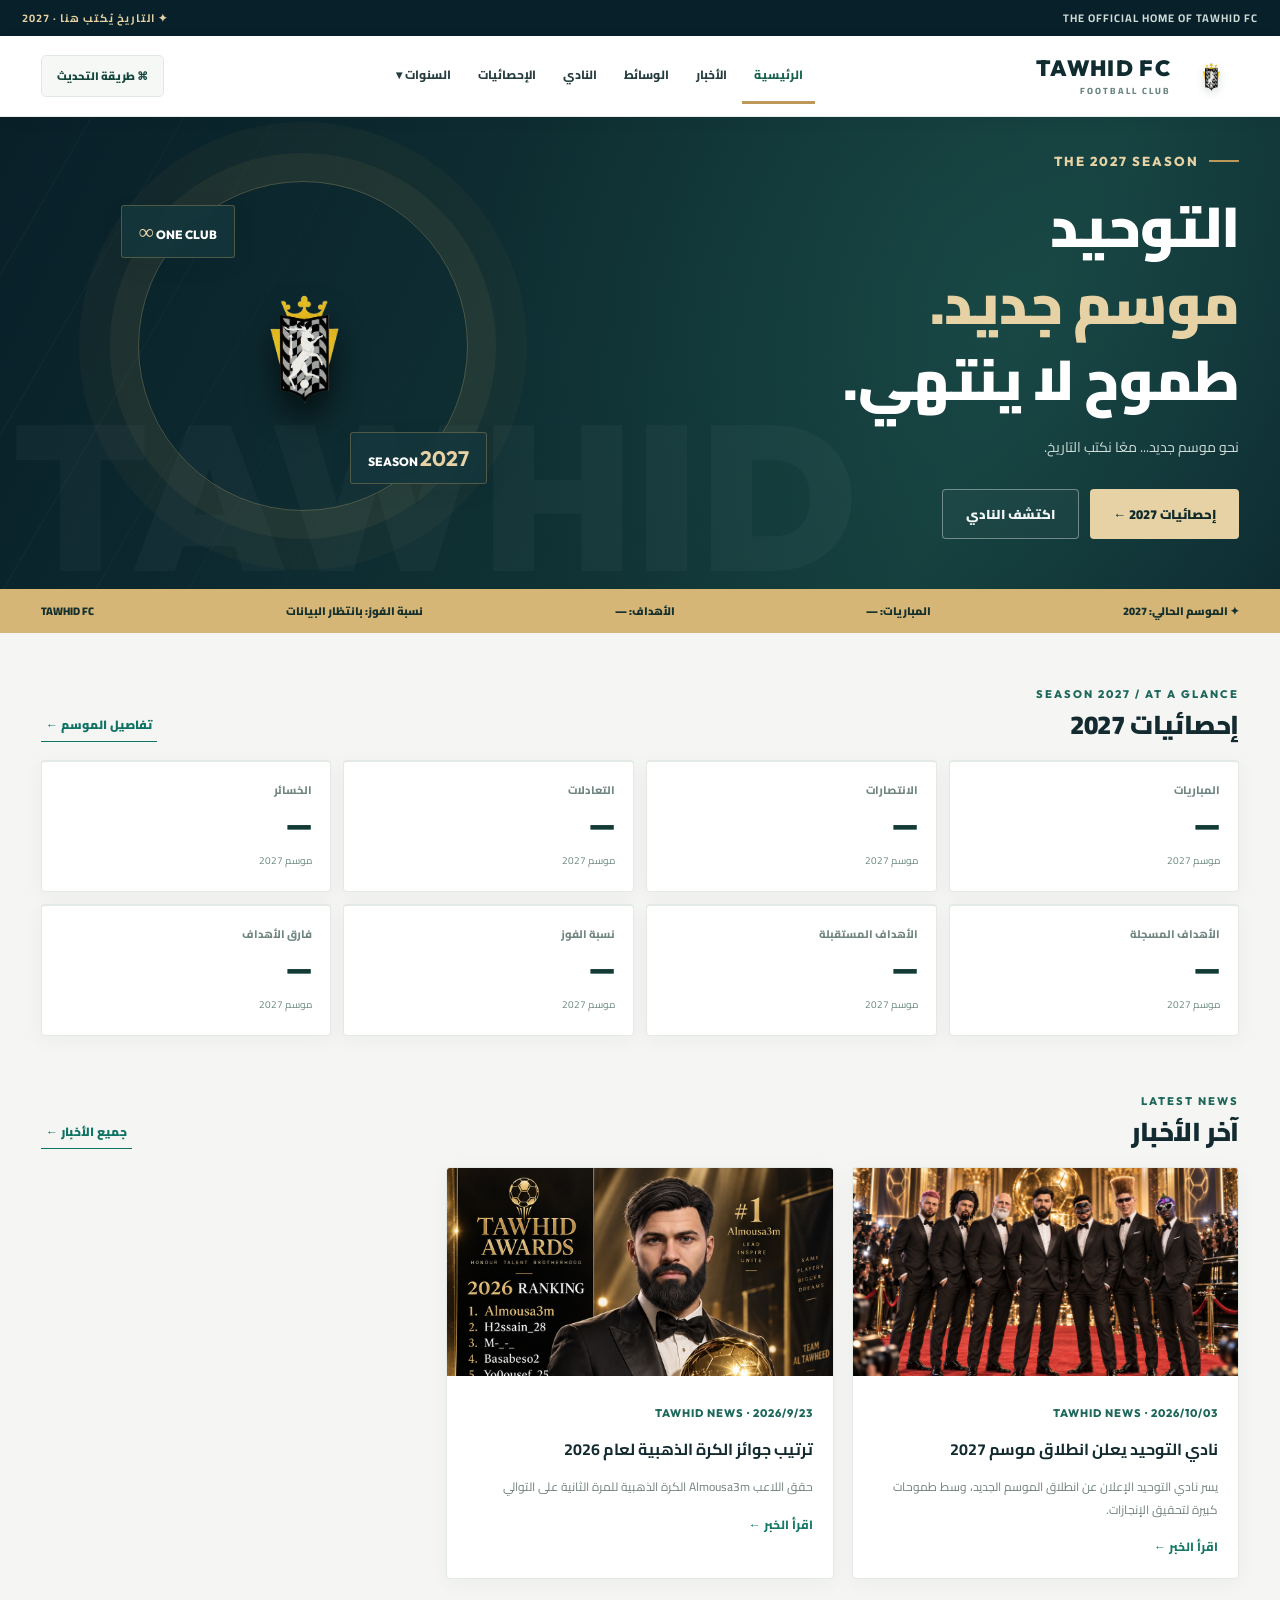
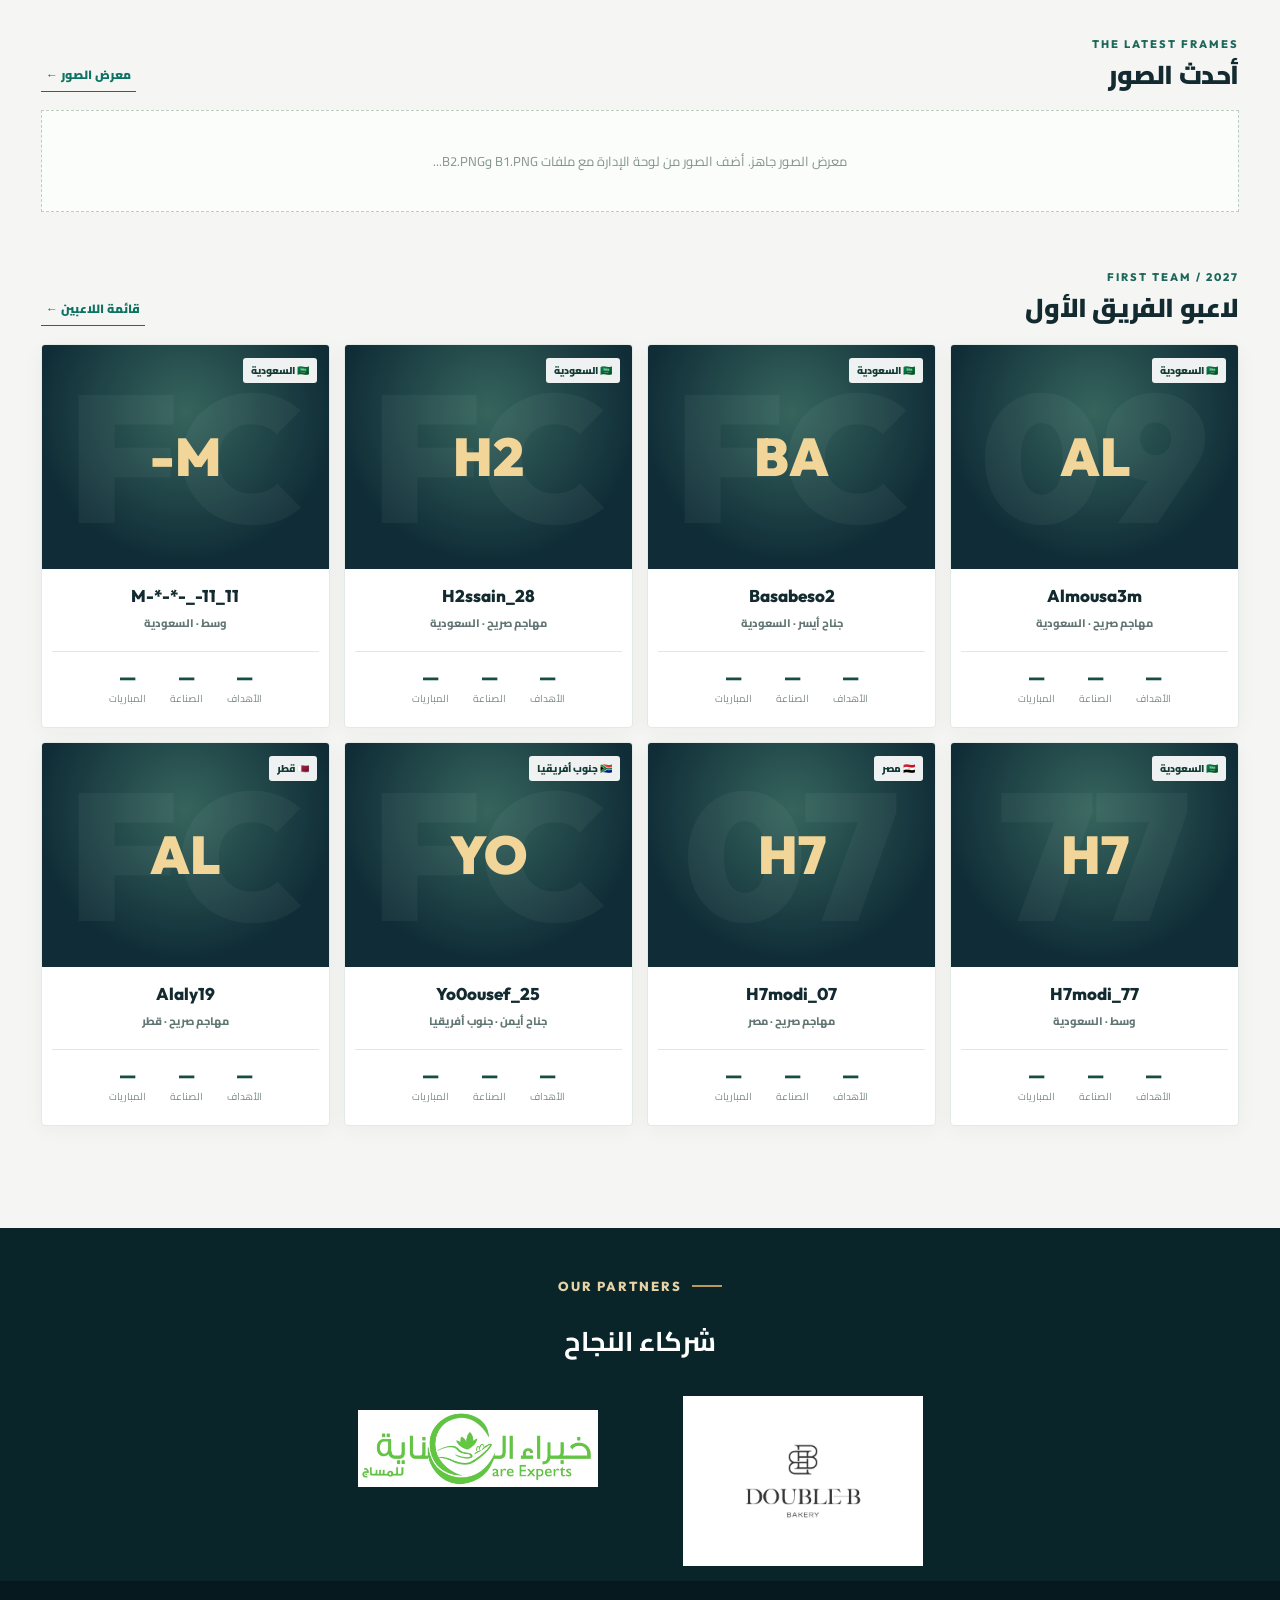
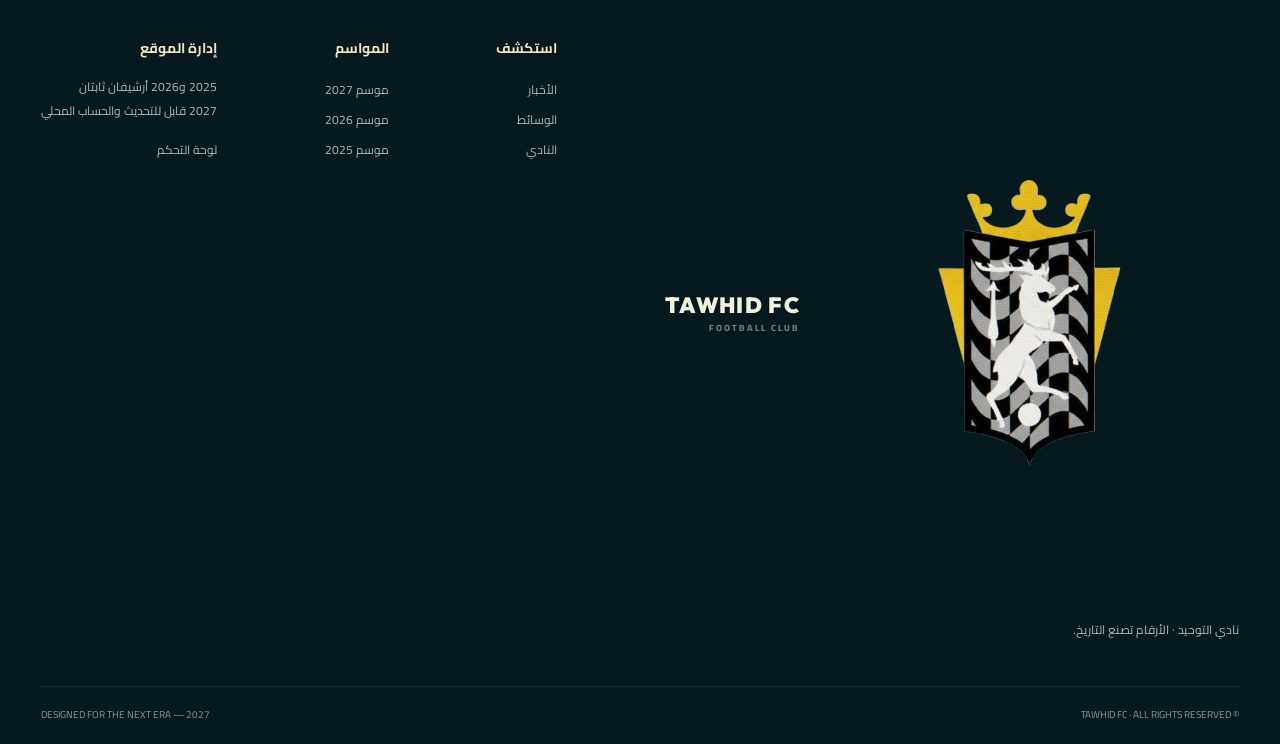
==== commit 0d296d30: "Fix mobile menu being hidden behind overlay" ====
--- a/index.html
+++ b/index.html
@@ -26,6 +26,7 @@
  .tiny-top{padding:8px 18px;font-size:9px}.tiny-top span:nth-child(2){display:none}
  .main-header{position:sticky;top:0;z-index:120}.header-in{padding:9px 18px;min-height:72px;justify-content:space-between;gap:10px}.crest,.crest-fallback{width:47px;height:47px}.brand{gap:10px;flex:1;min-width:0}.brand b{font-size:18px}.brand small{font-size:8px;letter-spacing:1.35px}.header-action{order:2;border:0;background:#eaf1ed;padding:10px 11px;font-size:10px;max-width:100px;white-space:normal;line-height:1.35;text-align:center}.mobile-menu{order:3;display:flex;flex-direction:column;align-items:center;justify-content:center;gap:4px;min-width:45px;height:46px;background:#123d37;color:white;border-radius:4px;padding:8px}.menu-icon{display:flex;flex-direction:column;gap:4px}.menu-icon i{width:20px;height:2px;background:#fff;display:block;border-radius:1px}.menu-label{font-size:9px;font-weight:800;line-height:1}
  .nav-shade.show{display:block;position:fixed;inset:0;background:#03181bc4;z-index:122;backdrop-filter:blur(3px)}.nav{display:flex;position:fixed;inset:0 0 0 auto;top:0;right:0;left:auto;width:min(345px,88vw);height:100dvh;max-height:100dvh;transform:translateX(105%);transition:transform .25s ease;visibility:hidden;pointer-events:none;z-index:123;background:#fff;box-shadow:-15px 0 50px #001b2030;padding:0 18px 25px;flex-direction:column;justify-content:flex-start;align-items:stretch;gap:0;overflow-y:auto;overscroll-behavior:contain}.nav.open{display:flex;transform:translateX(0);visibility:visible;pointer-events:auto}.menu-is-open{overflow:hidden}.mobile-nav-heading{display:flex;align-items:center;gap:8px;flex-wrap:wrap;position:relative;border-bottom:1px solid #e7eee9;padding:28px 0 24px;margin-bottom:9px}.mobile-nav-heading b{font:900 22px Outfit;color:#173c35}.mobile-nav-heading span{font:700 9px Outfit;color:#83968d;letter-spacing:1px}.mobile-nav-heading button{position:absolute;left:0;top:17px;font:400 27px Arial;width:37px;height:37px;border:0;background:#eff5f0;border-radius:4px;color:#23483e}.nav>button,.nav .dropbtn{display:flex;align-items:center;justify-content:space-between;width:100%;min-height:53px;font-size:14px;text-align:right;padding:15px 12px;border-bottom:1px solid #e9f0eb;color:#1e3d35}.nav>button.current{border-bottom-color:#bedac8;background:#f0f6f1}.drop{width:100%}.drop.open .drop-menu{display:block}.drop-menu{position:static;min-width:0;box-shadow:none;border:0;border-radius:0;background:#f5f8f6;padding:3px 11px}.drop-menu button{min-height:43px;font-size:13px}
+ .main-header{backdrop-filter:none;-webkit-backdrop-filter:none}.nav-shade.show{z-index:110}
  .wrap{padding-inline:20px}.hero{min-height:0}.hero-in{display:grid;grid-template-columns:1fr;min-height:0;padding-top:51px;padding-bottom:53px}.hero-deco{display:none}.hero h1{font-size:clamp(34px,6vw,48px);margin:18px 0}.hero p{font-size:13px;max-width:650px}.hero:after{font-size:18vw;bottom:-25px}.hero-strip{overflow:hidden}.strip-in{display:grid;grid-template-columns:repeat(2,minmax(0,1fr));gap:7px 15px;padding-top:12px;padding-bottom:12px}.strip-in span{white-space:normal;font-size:11px}.strip-in span:last-child{display:none}
  .main-sections{padding-block:38px 42px}.section{margin-bottom:43px}.cards3{grid-template-columns:repeat(2,minmax(0,1fr))}.photos{grid-template-columns:repeat(2,minmax(0,1fr));gap:12px}.photo-card:first-child{grid-column:span 2;grid-row:auto;min-height:300px}.photo-card{min-height:190px}.player-grid{grid-template-columns:repeat(2,minmax(0,1fr));gap:12px}.stat-grid{grid-template-columns:repeat(2,minmax(0,1fr))}.stat-layout{grid-template-columns:minmax(0,1fr)}.footer-cols{grid-template-columns:repeat(2,minmax(0,1fr))}.modal-content{max-height:92dvh}.modal-profile{grid-template-columns:180px minmax(0,1fr)}
 }
@@ -132,12 +133,13 @@
 function matchHistory(){let m=year===2026?ARCHIVE.matches26:year===2027?db.matches:[];if(!m.length)return `<section class="section"><div class="panel"><h3>سجل المباريات</h3><div class="empty">لم تُدخل مباريات 2027 بعد.</div></div></section>`;return `<section class="section">${heading('MATCH CENTER','سجل المباريات')}<div class="panel"><div class="table-scroll"><table><thead><tr><th>النتيجة</th><th>الخصم</th><th>الموعد</th><th>الهدافون</th><th>رجل المباراة</th></tr></thead><tbody>${m.map(item=>{let [res,score,opp,scorers,motm,date]=Array.isArray(item)?item:[item.result,item.score,item.opponent,item.scorers,item.motm,item.date];return `<tr><td><span class="match-pill ${esc(res)}">${res==='W'?'فوز':res==='L'?'خسارة':res==='D'?'تعادل':'—'}</span> <b dir="ltr">${esc(score||'—')}</b></td><td dir="ltr">${esc(opp||'—')}</td><td dir="ltr">${esc(date||'—')}</td><td>${esc(scorers||'—')}</td><td>${esc(motm||'—')}</td></tr>`}).join('')}</tbody></table></div></div></section>`}
 function openPlayer(id){let p=getPlayers().find(x=>x.id===id);if(!p)return;let stats=year===2025?[['المباريات',p.games],['الأهداف',p.goals],['الأهداف/مباراة حسب المصدر',p.sourceGpm],['التمريرات الحاسمة',p.assists],['الصناعة/مباراة حسب المصدر',p.sourceApm],['إجمالي المساهمات (محسوبة)',derived(p,'contributions')],['رجل المباراة',`${p.motm} / ${p.motmBase}`],['دقة التمرير',p.passPct,'%'],['دقة التسديد',p.shotPct,'%'],['نسبة التدخلات',p.tacklePct,'%'],['نقاط البطاقة',p.points]]:year===2026?[['المباريات',p.games],['نسبة الفوز',p.win,'%'],['متوسط تقييم اللعبة',p.rating],['التقييم العام OVR',p.ovr],['الطول',p.h],['اسم المحترف',p.pro],['الأهداف',p.goals],['الأهداف/مباراة',p.gpm],['التمريرات الحاسمة',p.assists],['الصناعة/مباراة',div(p.assists,p.games)],['المساهمات الهجومية',derived(p,'contributions')],['المساهمات/مباراة',derived(p,'cpm')],['رجل المباراة',p.motm],['نسبة التسديد',p.shot,'%'],['إجمالي التمريرات',p.passes],['التمريرات/مباراة',div(p.passes,p.games)],['دقة التمرير',p.pass,'%'],['التدخلات',p.tackles],['التدخلات/مباراة',div(p.tackles,p.games)],['نجاح التدخلات',p.tackleRate,'%'],['شباك نظيفة دفاع',p.csDef],['شباك نظيفة حراسة',p.csGK],['بطاقات حمراء',p.red],['مؤشر القوة الأصلي',p.pwr,'/100'],['مؤشر حمل الفريق',p.carry,'/100'],['مؤشر الحسم',p.clutch]]:[['المباريات',p.games],...numericFields.filter(k=>k!=='games').map(k=>[metricLabel[k]||k,p[k],['passPct','shotPct','tacklePct','savePct','win'].includes(k)?'%':'']),['المساهمات الهجومية',derived(p,'contributions')],['الأهداف/مباراة',derived(p,'gpm')],['الصناعة/مباراة',derived(p,'apm')],['التقييم التحليلي',score2027(p)?.value??null,'/100'],['اكتمال التقييم',score2027(p)?.confidence??null,'%']];let extras=year===2026?`<div class="notice"><b>تقرير الكشاف:</b> ${esc(p.note)}<br><b>سجل الأهداف السابق:</b> ${esc(p.recent.join('، '))}</div>`:year===2025&&p.id==='alm'?'<div class="notice">تعارض موثق في البطاقة: 690 مباراة، بينما مقام رجل المباراة 700؛ وتُعرض المعدلات المطبوعة كما هي.</div>':'';
 $('#modalTitle').textContent=`${p.name} · ${year}`;$('#modalBody').innerHTML=`<div class="modal-profile"><div class="modal-image">${asset(p.photo,'',p.name)}<div class="avatar-placeholder" style="display:none">TFC</div></div><div><span class="badge">${esc(POS[p.pos]||p.pos)}</span><h2 dir="ltr">${esc(p.name)}</h2><p> ${FLAGS[p.nationality]||''} ${esc(p.nationality)} · موسم ${year}</p><p class="formula">${year===2027?'البيانات تظهر تلقائيًا فور إدخالها من لوحة الإدارة.':'بيانات هذا الموسم محفوظة كأرشيف ثابت.'}</p>${year===2027?`<button class="btn btn-green" onclick="closeModal();editPlayer('${p.id}')">تحديث بيانات اللاعب</button>`:''}</div></div><div class="kv" style="margin-top:21px">${stats.map(([k,v,s=''])=>`<div><small>${esc(k)}</small><b>${show(v)}${finite(v)?esc(s):''}</b></div>`).join('')}</div>${extras}`;$('#modal').classList.add('show');document.body.style.overflow='hidden'}
+function editPlayer(id){go('guide')}
 function closeModal(){$('#modal').classList.remove('show');document.body.style.overflow=''}document.addEventListener('keydown',e=>{if(e.key==='Escape')closeModal()});
 function storyOpen(i){let n=db.news[i];if(!n)return;$('#modalTitle').textContent=n.title;$('#modalBody').innerHTML=`<div class="image-cover" style="height:320px;margin-bottom:17px">${photo(n.image||`A${i+1}.PNG`,n.title)}</div><span class="news-date">${esc(n.date||'2027')}</span><h2>${esc(n.title)}</h2><p style="line-height:2;white-space:pre-wrap">${esc(n.text||'')}</p>`;$('#modal').classList.add('show');document.body.style.overflow='hidden'}
 function photoOpen(i){let n=db.gallery[i];if(!n)return;$('#modalTitle').textContent=n.title;$('#modalBody').innerHTML=`${asset(n.image||`B${i+1}.PNG`,'lightbox-img',n.title)}<p>${esc(n.title)}</p>`;$('#modal').classList.add('show');document.body.style.overflow='hidden'}
 function openFormula(){let p=year===2027?db.players:null;$('#modalTitle').textContent='منهجية التقييم التحليلي 2027';$('#modalBody').innerHTML=`<div class="notice">هذا محرك تحليل إحصائي تفسيري يعمل دون إنترنت. ليس نموذج ذكاء اصطناعي مدربًا ولا يستدعي واجهة API. يتغير التقييم فور تغيير الإحصائيات.</div><h3>معادلة التقييم</h3><p>متوسط موزون للمؤشرات المتوفرة حسب المركز. يُحوّل معدل الأهداف والصناعة والتدخلات والإنقاذ إلى درجات من 100، ويأخذ دقة التمرير والتسديد والتقييم العام والانضباط بعين الاعتبار.</p><p class="formula">الحقول الفارغة مستبعدة من البسط والمقام، لذلك تُعرض نسبة اكتمال التقييم، ويشترط توفر المباريات ومؤشرين معتبرين. الأصفار المدخلة محسوبة كأصفار فعلية. لضمان مقارنة منصفة، أدخل جميع المؤشرات المطلوبة لكل مركز.</p><div class="table-scroll"><table><thead><tr><th>المركز</th><th>الأوزان (%)</th></tr></thead><tbody>${Object.entries(weights).map(([pos,w])=>`<tr><td>${esc(POS[pos])} (${pos})</td><td>${Object.entries(w).map(([k,v])=>`${esc(metricLabel[k]||({discipline:'الانضباط'}[k]||k))}: ${v}%`).join(' · ')}</td></tr>`).join('')}</tbody></table></div><p class="formula">حدود التطبيع المستخدمة: الأهداف 2.4/مباراة؛ الصناعة 1.65؛ التدخلات وقطع الكرات 5؛ التشتيت والتصديات 8؛ الشباك النظيفة 0.65؛ رجل المباراة 0.36؛ تقييم اللعبة ÷ 10. هذه معايير تصميم داخلية قابلة للتطوير وليست مقاييس رسمية من اللعبة. لا تُستخدم للتنبؤ بنتائج المباريات.</p>`;$('#modal').classList.add('show');document.body.style.overflow='hidden'}
 function guide(){return `${banner('تحديث بيانات النادي','كل التعديلات من الكود في data.js')}<main class="wrap main-sections"><section class="section"><div class="panel" style="line-height:2.2"><h2>كيف تضيف بيانات؟</h2><p>افتح <code>data.js</code> بمحرر مثل VS Code. عدّل كائن <code>window.TAWHID_DATA</code> ثم احفظ الملف وأعد تحديث الصفحة. التعديل محفوظ في الملف فعليًا، وعند نشره على الاستضافة سيظهر لجميع الزوار.</p><h3>أقسام ملف البيانات</h3><p><b>team:</b> إحصائيات النادي في 2027. اترك قيم مباريات الفريق الأساسية <code>null</code> ليتم حسابها من سجل المباريات إن كان موجودًا.</p><p><b>players:</b> بيانات وإحصائيات اللاعبين، ويمكن تعديل المركز أو الصورة والمباريات والأهداف والتمريرات وبقية الحقول. الترتيب والتقييم يُعاد حسابهما تلقائيًا حسب المركز.</p><p><b>news:</b> أضف عناصر الأخبار (العنوان والتاريخ واسم صورة A1.PNG والنص).</p><p><b>gallery:</b> أضف أحدث الصور باستخدام B1.PNG ثم B2.PNG وهكذا.</p><p><b>matches:</b> سجل المباريات والخصوم والنتائج والهدافين ورجل المباراة.</p><p><b>description:</b> وصف الصفحة الرئيسية.</p><div class="notice">أرشيف موسمي 2025 و2026 محفوظ ثابتًا داخل index.html ولا يتأثر بأي تعديل في data.js. ضع الصور والشعار والرعاة بجانب الملفين. إذا فتحت الموقع محليًا فقد يلزم تحديث الصفحة تحديثًا كاملًا بعد تعديل data.js.</div></div></section></main>${footer()}`}
-function render(){let mapping={home,news:newsPage,media:mediaPage,club:clubPage,stats,guide};$('#app').innerHTML=(mapping[page]||home)();document.querySelectorAll('[data-nav]').forEach(n=>n.classList.toggle('current',n.dataset.nav===page));}
+function render(){let mapping={home,news:newsPage,media:mediaPage,club:clubPage,stats,guide,admin:guide};$('#app').innerHTML=(mapping[page]||home)();document.querySelectorAll('[data-nav]').forEach(n=>n.classList.toggle('current',n.dataset.nav===page));}
 render();
 </script>
 </body></html>
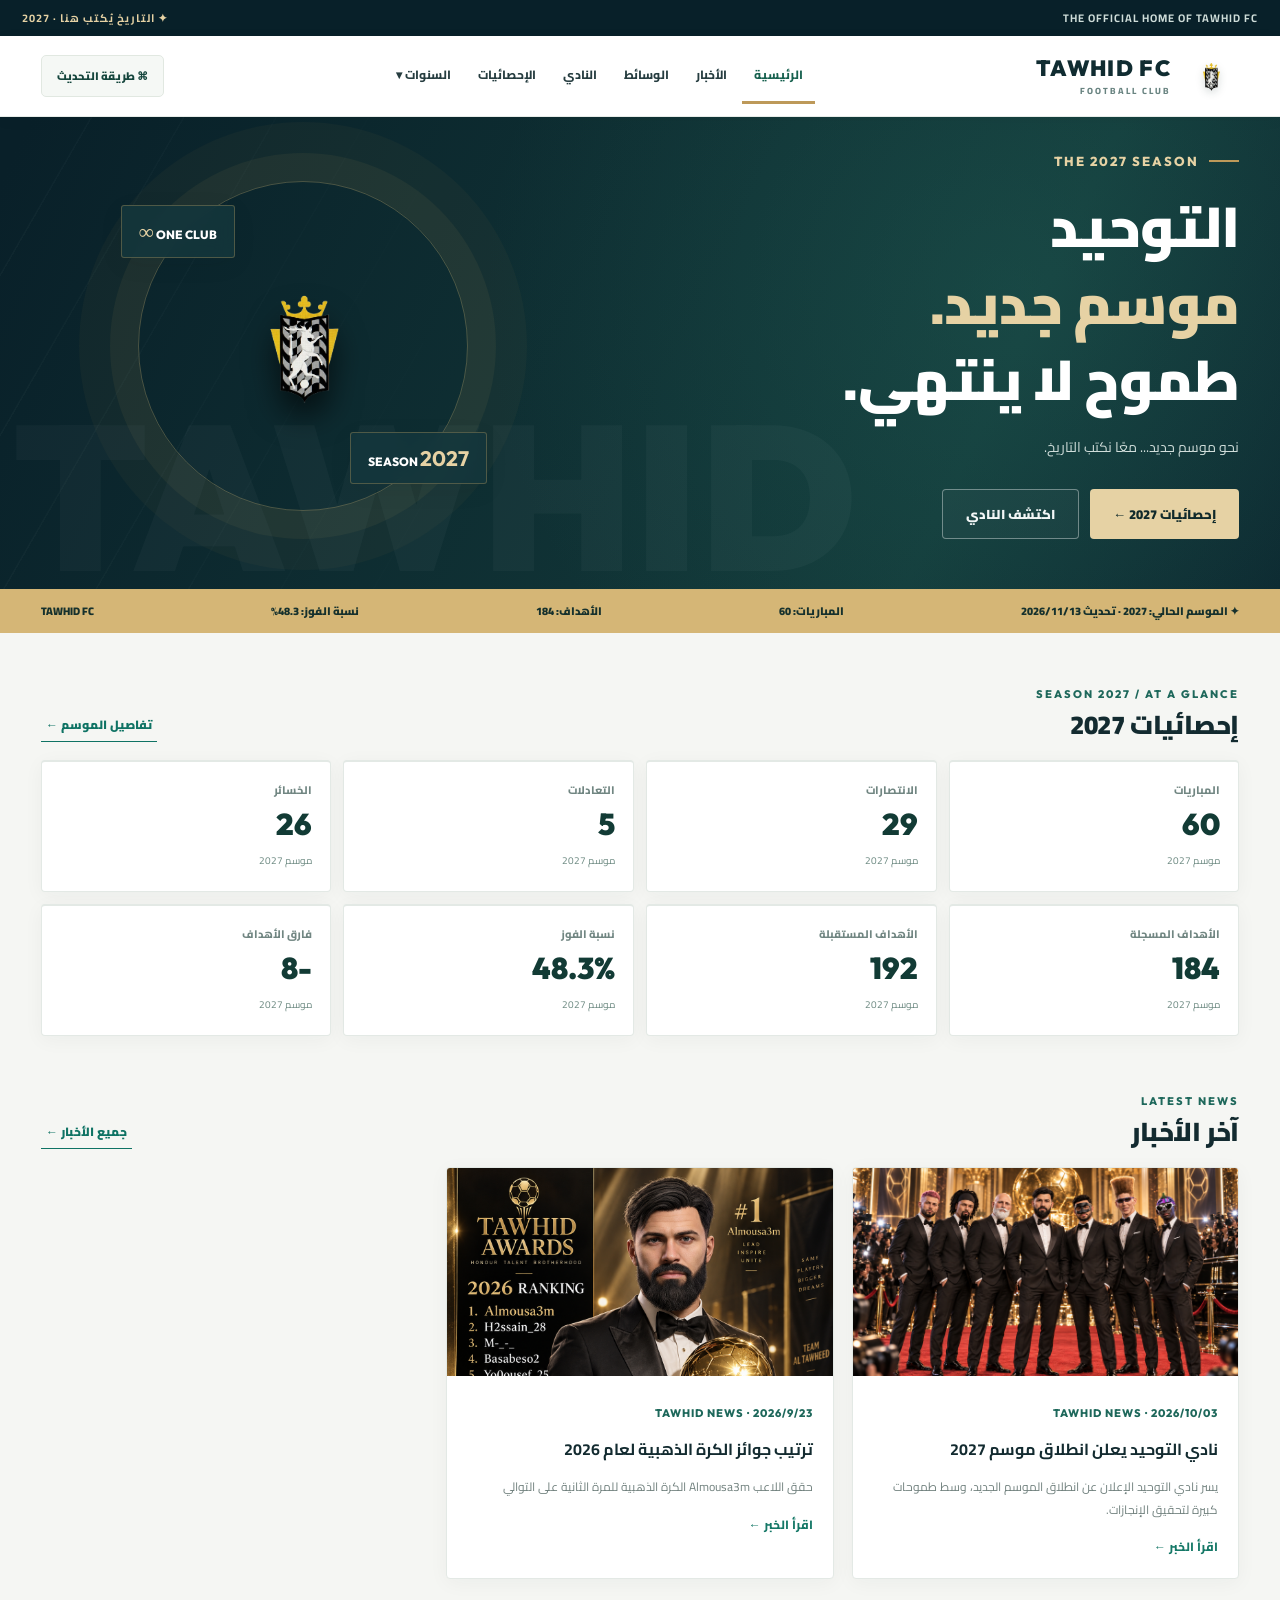
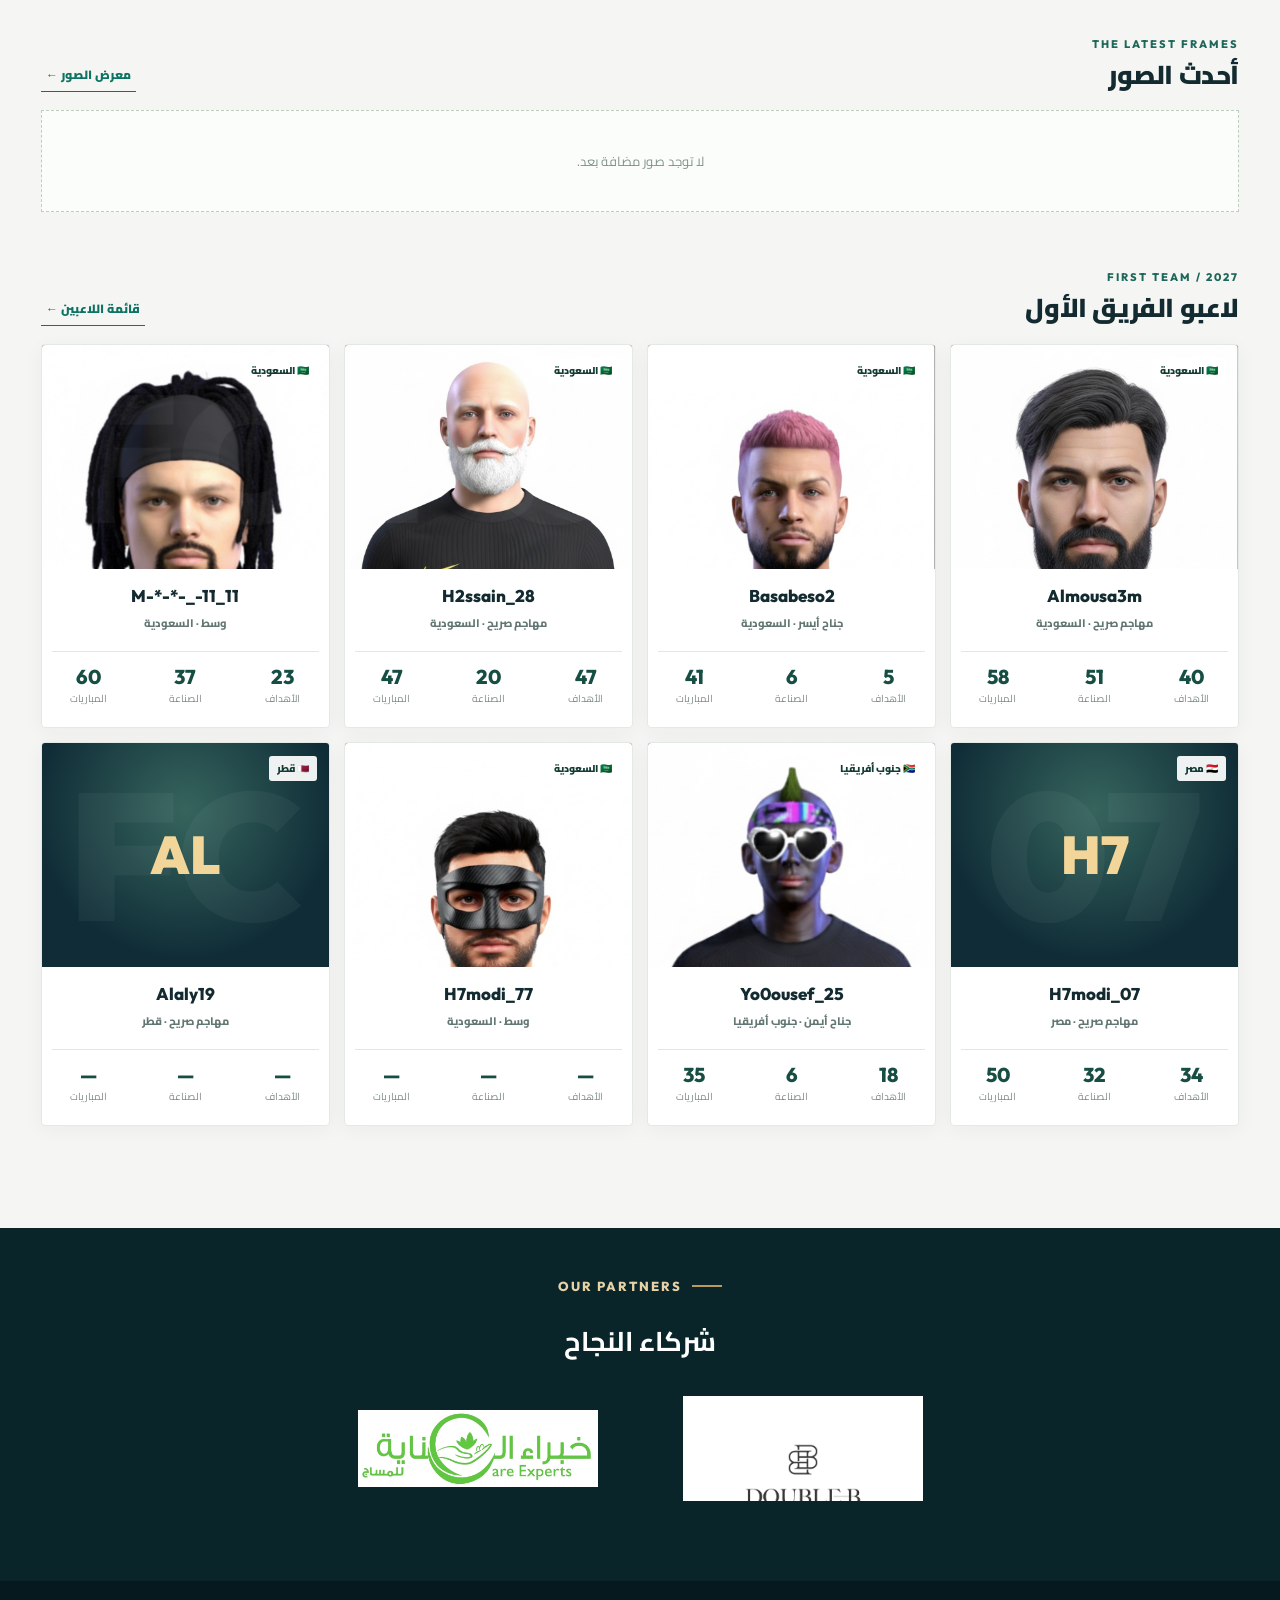
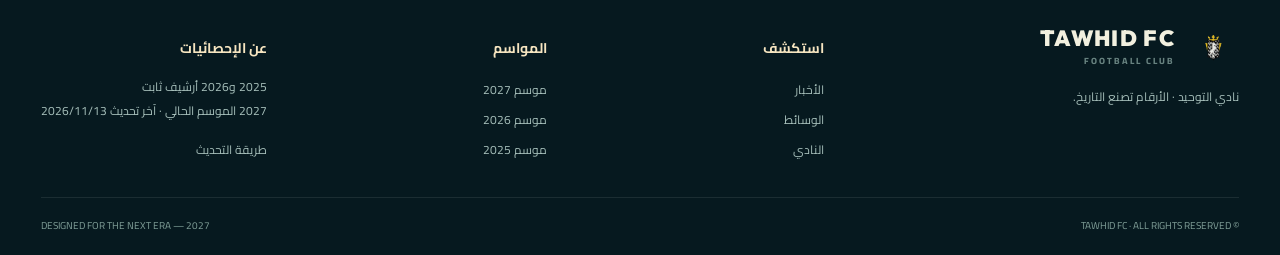
==== commit 0e37bd02: "Update 2027 stats (13/11/2026) and improve mobile layout" ====
--- a/index.html
+++ b/index.html
@@ -34,6 +34,11 @@
  .wrap{padding-inline:16px}.main-sections{padding-top:31px;padding-bottom:24px}.section{margin-bottom:38px}.section-head{gap:12px;align-items:center;flex-wrap:wrap}.section-head h2{font-size:23px}.section-head .eyebrow{font-size:10px}.section-head button{font-size:11px}.hero-in{padding:46px 16px 52px}.hero h1{font-size:clamp(34px,9vw,46px);line-height:1.32}.hero p{font-size:12px;line-height:1.95}.hero-btns{gap:8px}.btn{font-size:12px;min-height:44px;padding:11px 15px}.hero-strip .wrap{padding-inline:16px}.cards3{grid-template-columns:minmax(0,1fr)}.news-card .image-cover{height:205px}.news-body{padding:17px}.news-body h3{font-size:15px;margin:7px 0}.news-body p{margin:5px 0}.photos{gap:9px}.photo-card:first-child{min-height:225px}.photo-card{min-height:145px}.photo-card .caption{bottom:10px;right:10px;font-size:11px}.player-grid{grid-template-columns:repeat(2,minmax(0,1fr));gap:9px}.player-portrait{height:clamp(145px,42vw,220px)}.player-details{padding:11px 7px!important}.player-details b{font-size:11px;line-height:1.5;display:block;overflow-wrap:anywhere}.player-details small{font-size:9px}.player-stats{gap:2px}.player-stats span{font-size:9px}.player-stats strong{font-size:15px}.nationality{font-size:9px;padding:3px 5px;right:5px;top:6px;max-width:95%;overflow-wrap:anywhere}.stat-grid{gap:9px}.tile{padding:14px 12px;min-width:0;overflow-wrap:anywhere}.tile label{font-size:10px}.tile b{font-size:clamp(21px,6vw,28px);overflow-wrap:anywhere}.panel{padding:15px}.page-banner{padding:27px 0}.page-banner h1{font-size:27px}.page-banner p{font-size:11px}.tabs{display:grid;grid-template-columns:repeat(3,minmax(0,1fr));gap:7px}.tab{padding:11px 5px;white-space:nowrap}.table-scroll{margin-inline:-6px;width:calc(100% + 12px)}.table-scroll table{min-width:660px;font-size:11px}.table-scroll th,.table-scroll td{padding:11px 9px}.archive-title{align-items:flex-start}.control-row{gap:7px}.control-row>*{max-width:100%}.fields{grid-template-columns:1fr}.field.span2,.field.span3{grid-column:span 1}.kv{grid-template-columns:repeat(2,minmax(0,1fr));gap:8px}.kv div{padding:9px}.kv b{font-size:14px}.modal{padding:10px;align-items:center}.modal-content{max-height:91dvh;width:100%}.modal-bar{padding:12px 15px}.modal-main{padding:14px}.modal-profile{grid-template-columns:1fr;gap:13px}.modal-image{height:220px}.ranking-entry{gap:7px}.ranking-entry img{height:39px;width:39px}.ranking-entry .rank-num{font-size:19px;width:22px}.ranking-entry b{font-size:10px;overflow-wrap:anywhere}.ranking-entry strong{font-size:16px}.footer-cols{grid-template-columns:repeat(2,minmax(0,1fr));gap:19px}.sponsors{flex-wrap:wrap;justify-content:center}.sponsor-slot{max-width:100%;min-width:0}.copyright{gap:7px;text-align:center;font-size:10px}.toast{bottom:20px;right:15px;left:15px;text-align:center}
 }
 @media(max-width:380px){.tiny-top{font-size:8px}.brand b{font-size:15px}.brand small{font-size:7px}.crest,.crest-fallback{width:39px;height:39px}.header-in{gap:7px;padding-inline:12px}.header-action{font-size:9px;padding:8px;max-width:83px}.mobile-menu{min-width:40px;height:42px}.wrap{padding-inline:12px}.hero-in{padding-inline:12px}.hero h1{font-size:33px}.player-portrait{height:148px}.player-stats strong{font-size:13px}.tile{padding:11px 9px}.tile b{font-size:23px}.footer-cols{grid-template-columns:1fr}}
+table.compact{min-width:0}.tile b.txt{font-size:20px;line-height:1.5}.sticky-first td:first-child,.sticky-first th:first-child{position:sticky;right:0;z-index:1;background:#fff;box-shadow:-6px 0 8px -6px rgba(0,0,0,.12)}.sticky-first th:first-child{background:#eef3ef}.sticky-first tbody tr:hover td:first-child{background:#f6faf8}
+/* إصلاحات التناسق */
+.kv b{display:block;direction:ltr;unicode-bidi:isolate;text-align:right}.player-stats span{flex:1;min-width:0;display:block}.footer .brand img{width:52px;height:52px;object-fit:contain;flex:none}.footer .brand .crest-fallback{width:48px;height:48px}.sponsor-slot{overflow:hidden}.sponsor-slot img{width:100%;height:100%}.modal-image{overflow:hidden}.modal-image img{position:absolute;inset:0;width:100%;height:100%;object-fit:contain;object-position:bottom}
+@media(max-width:600px){.sponsors{gap:14px}.sponsor-slot{width:calc(50% - 8px);height:90px}.player-stats{gap:0}.footer .brand{white-space:normal}.modal-image{height:240px;max-width:260px;width:100%;margin:auto;border-radius:4px}}
+@media(max-width:600px){table.compact{min-width:0;font-size:12px}table.compact th,table.compact td{padding:10px 7px}.tile b.txt{font-size:15px}.modal-profile{text-align:center}.modal-profile .badge{margin:auto}.archive-title .badge{font-size:11px}.nav>button,.nav .dropbtn{font-size:15px}}
 @media(prefers-reduced-motion:reduce){*,*:before,*:after{scroll-behavior:auto!important;transition:none!important;animation:none!important}}
 
 </style>
@@ -86,12 +91,18 @@
  return t;
 }
 function toast(m){let e=$('#toast');e.textContent=m;e.classList.add('show');clearTimeout(window._toast);window._toast=setTimeout(()=>e.classList.remove('show'),3100)}
-function asset(src,cls='',alt=''){return `<img loading="lazy" class="${cls}" src="${esc(src)}" alt="${esc(alt)}" onerror="this.style.display='none';const f=this.parentElement.querySelector('.fallback-art,.avatar-placeholder,.missing-img');if(f)f.style.display='flex'">`}
+function imgFail(el){const alts=(el.dataset.alt||'').split('|').filter(Boolean);if(alts.length){el.dataset.alt=alts.slice(1).join('|');el.src=alts[0];return}el.style.display='none';const f=el.parentElement.querySelector('.fallback-art,.avatar-placeholder,.missing-img');if(f)f.style.display='flex'}
+function asset(src,cls='',alt='',alts=[]){const list=Array.isArray(src)?src:[src,...alts];return `<img loading="lazy" class="${cls}" src="${esc(list[0])}" data-alt="${esc(list.slice(1).join('|'))}" alt="${esc(alt)}" onerror="imgFail(this)">`}
+// صورة اللاعب: صورة الموسم، وإن لم توجد تُستخدم أحدث صورة متوفرة له
+function pPhotos(p){const pre=ARCHIVE.meta[p.id]?.[3];return [...new Set([p.photo,...(pre?[27,26,25].map(y=>`${pre}${y}.PNG`):[])].filter(Boolean))]}
+const UPDATED=db.updated||'';
 function photo(src,label,cls=''){return `<div class="${cls}">${asset(src,'',label)}<div class="fallback-art" style="display:none"><span>TAWHID FC</span><small>${esc(label)}</small></div></div>`}
-const getPlayers=()=>year===2027?db.players:year===2026?ARCHIVE.players26:ARCHIVE.players25;
+const getPlayers=()=>year===2027?db.players.slice().sort((a,b)=>Number(finite(b.games))-Number(finite(a.games))):year===2026?ARCHIVE.players26:ARCHIVE.players25;
+const getPlayers2027=()=>db.players.slice().sort((a,b)=>Number(finite(b.games))-Number(finite(a.games)));
 const getTeam=()=>year===2027?team2027():year===2026?ARCHIVE.team26:null;
 function toggleMobileMenu(force){const nav=document.getElementById('mainNav'),btn=document.querySelector('.mobile-menu');const open=typeof force==='boolean'?force:!nav.classList.contains('open');nav.classList.toggle('open',open);document.getElementById('navShade').classList.toggle('show',open);btn.setAttribute('aria-expanded',String(open));btn.setAttribute('aria-label',open?'إغلاق القائمة الرئيسية':'فتح القائمة الرئيسية');document.body.classList.toggle('menu-is-open',open);if(!open)document.getElementById('seasonDrop').classList.remove('open');}
 document.addEventListener('keydown',e=>{if(e.key==='Escape')toggleMobileMenu(false)});
+document.addEventListener('click',e=>{const d=document.getElementById('seasonDrop');if(d&&!d.contains(e.target))d.classList.remove('open')});
 window.addEventListener('resize',()=>{if(window.innerWidth>880)toggleMobileMenu(false)},{passive:true});
 function go(which){page=which;toggleMobileMenu(false);document.getElementById('seasonDrop').classList.remove('open');render();window.scrollTo({top:0,behavior:'smooth'})}
 function setYear(y){year=Number(y);currentMetric=year===2025?'goals':'smart';currentFilter='ALL';go('stats')}
@@ -104,15 +115,15 @@
 function galleryList(){return db.gallery.length?db.gallery:[]}
 function galleryCard(n,i){return `<div class="photo-card" onclick="photoOpen(${i})">${photo(n.image||`B${i+1}.PNG`,n.title)}<div class="caption">${esc(n.title)}</div></div>`}
 function rate(p){if(year===2026)return p.rating;if(year===2025)return null;return p.rating}
-function playerCard(p){const g=finite(p.goals)?p.goals:null,a=finite(p.assists)?p.assists:null;return `<div class="player-card" onclick="openPlayer('${p.id}')"><div class="player-portrait"><span class="number-bg">${esc(p.id==='alm'?'09':p.id==='h77'?'77':p.id==='h07'?'07':'FC')}</span>${asset(p.photo,'',p.name)}<span class="avatar-placeholder" style="display:none">${esc(p.name.slice(0,2).toUpperCase())}</span><span class="nationality">${FLAGS[p.nationality]||''} ${esc(p.nationality)}</span></div><div class="player-details"><b>${esc(p.name)}</b><small>${esc(POS[p.pos]||p.pos)} · ${esc(p.nationality)}</small><div class="player-stats"><span><strong>${show(g)}</strong>الأهداف</span><span><strong>${show(a)}</strong>الصناعة</span><span><strong>${show(p.games)}</strong>المباريات</span></div></div></div>`}
+function playerCard(p){const g=finite(p.goals)?p.goals:null,a=finite(p.assists)?p.assists:null;return `<div class="player-card" onclick="openPlayer('${p.id}')"><div class="player-portrait"><span class="number-bg">${esc(p.id==='alm'?'09':p.id==='h77'?'77':p.id==='h07'?'07':'FC')}</span>${asset(pPhotos(p),'',p.name)}<span class="avatar-placeholder" style="display:none">${esc(p.name.slice(0,2).toUpperCase())}</span><span class="nationality">${FLAGS[p.nationality]||''} ${esc(p.nationality)}</span></div><div class="player-details"><b>${esc(p.name)}</b><small>${esc(POS[p.pos]||p.pos)} · ${esc(p.nationality)}</small><div class="player-stats"><span><strong>${show(g)}</strong>الأهداف</span><span><strong>${show(a)}</strong>الصناعة</span><span><strong>${show(p.games)}</strong>المباريات</span></div></div></div>`}
 function sponsor(){return `<section class="dark-section"><div class="wrap" style="text-align:center"><div class="kicker" style="justify-content:center">OUR PARTNERS</div><h2>شركاء النجاح</h2><div class="sponsors">${['S1.PNG','S2.PNG'].map((s,i)=>`<div class="sponsor-slot">${asset(s,'',`الراعي ${i+1}`)}<div class="missing-img" style="display:none">ضع صورة الراعي هنا<br>${s}</div></div>`).join('')}</div></div></section>`}
-function footer(){return `${sponsor()}<footer class="footer"><div class="wrap"><div class="footer-cols"><div><div class="brand" style="margin-bottom:10px">${clubCrest()}<span><b style="color:#f2f0df">TAWHID FC</b><small>FOOTBALL CLUB</small></span></div><p>نادي التوحيد · الأرقام تصنع التاريخ.</p></div><div><h3>استكشف</h3><button onclick="go('news')">الأخبار</button><button onclick="go('media')">الوسائط</button><button onclick="go('club')">النادي</button></div><div><h3>المواسم</h3>${[2027,2026,2025].map(y=>`<button onclick="setYear(${y})">موسم ${y}</button>`).join('')}</div><div><h3>إدارة الموقع</h3><p>2025 و2026 أرشيفان ثابتان<br>2027 قابل للتحديث والحساب المحلي</p><button onclick="go('admin')">لوحة التحكم</button></div></div><div class="copyright"><span>© TAWHID FC · ALL RIGHTS RESERVED</span><span>DESIGNED FOR THE NEXT ERA — 2027</span></div></div></footer>`}
+function footer(){return `${sponsor()}<footer class="footer"><div class="wrap"><div class="footer-cols"><div><div class="brand" style="margin-bottom:10px">${clubCrest()}<span><b style="color:#f2f0df">TAWHID FC</b><small>FOOTBALL CLUB</small></span></div><p>نادي التوحيد · الأرقام تصنع التاريخ.</p></div><div><h3>استكشف</h3><button onclick="go('news')">الأخبار</button><button onclick="go('media')">الوسائط</button><button onclick="go('club')">النادي</button></div><div><h3>المواسم</h3>${[2027,2026,2025].map(y=>`<button onclick="setYear(${y})">موسم ${y}</button>`).join('')}</div><div><h3>عن الإحصائيات</h3><p>2025 و2026 أرشيف ثابت<br>2027 الموسم الحالي${UPDATED?` · آخر تحديث ${esc(UPDATED)}`:''}</p><button onclick="go('guide')">طريقة التحديث</button></div></div><div class="copyright"><span>© TAWHID FC · ALL RIGHTS RESERVED</span><span>DESIGNED FOR THE NEXT ERA — 2027</span></div></div></footer>`}
 function statsTiles(t){let arr=[['المباريات',t?.games],['الانتصارات',t?.wins],['التعادلات',t?.draws],['الخسائر',t?.losses],['الأهداف المسجلة',t?.goals],['الأهداف المستقبلة',t?.conceded],['نسبة الفوز',pct(t?.wins,t?.games),'%'],['فارق الأهداف',finite(t?.goals)&&finite(t?.conceded)?t.goals-t.conceded:null]];return `<div class="stat-grid">${arr.map(([label,v,s=''])=>`<article class="tile"><label>${label}</label><b>${show(v)}${finite(v)?s:''}</b><small>موسم ${year}</small></article>`).join('')}</div>`}
-function extraTiles(t){return `<div class="stat-grid" style="margin-top:15px">${[['تقييم مهارة النادي',t?.skill],['القسم الحالي',t?.division],['أفضل قسم',t?.bestDivision],['الصعود',t?.promotions],['الهبوط',t?.relegations],['مباريات التصفيات',t?.playoffs],['مباريات الدوري',t?.leagueGames],['المنصة',t?.platform]].map(([l,v])=>`<div class="tile"><label>${l}</label><b>${show(v)}</b></div>`).join('')}</div>`}
-function home(){let t=team2027();const hasGames=finite(t.games)&&t.games>0;let news=newsList().slice(0,3),pics=galleryList().slice(0,5);return `<section class="hero"><div class="hero-lines"></div><div class="wrap hero-in"><div><div class="kicker">THE 2027 SEASON</div><h1>التوحيد<br><em>موسم جديد.</em><br>طموح لا ينتهي.</h1><p>${esc(db.description||'2027 — نكتب تاريخًا جديدًا.')}</p><div class="hero-btns"><button class="btn btn-gold" onclick="setYear(2027)">إحصائيات 2027 ←</button><button class="btn btn-outline" onclick="go('club')">اكتشف النادي</button></div></div><div class="hero-deco"><div class="orbit">${clubCrest()}<span class="floating first">SEASON <strong>2027</strong></span><span class="floating second">ONE CLUB <strong>∞</strong></span></div></div></div></section><div class="hero-strip"><div class="wrap strip-in"><span>✦ الموسم الحالي: 2027</span><span>المباريات: ${show(t.games)}</span><span>الأهداف: ${show(t.goals)}</span><span>نسبة الفوز: ${finite(t.wins)&&hasGames?pct(t.wins,t.games)+'%':'بانتظار البيانات'}</span><span>TAWHID FC</span></div></div><main class="wrap main-sections"><section class="section">${heading('SEASON 2027 / AT A GLANCE','إحصائيات 2027','تفاصيل الموسم',"setYear(2027)")}${statsTiles(t)}</section><section class="section">${heading('LATEST NEWS','آخر الأخبار','جميع الأخبار',"go('news')")}${news.length?`<div class="cards3">${news.map(storyCard).join('')}</div>`:`<div class="empty"><h3>الأخبار جاهزة للنشر</h3><p>أضف الأخبار من لوحة إدارة 2027؛ ستظهر هنا بصورها A1.PNG وA2.PNG...</p><button class="btn btn-green" onclick="go('admin')">إضافة خبر</button></div>`}</section><section class="section">${heading('THE LATEST FRAMES','أحدث الصور','معرض الصور',"go('media')")}${pics.length?`<div class="photos">${pics.map(galleryCard).join('')}</div>`:`<div class="empty">معرض الصور جاهز. أضف الصور من لوحة الإدارة مع ملفات B1.PNG وB2.PNG...</div>`}</section><section class="section">${heading('FIRST TEAM / 2027','لاعبو الفريق الأول','قائمة اللاعبين',"go('club')")}<div class="player-grid">${db.players.map(playerCard).join('')}</div></section></main>${footer()}`}
-function newsPage(){return `${banner('أخبار النادي','كل مستجدات النادي والبيانات الرسمية') }<main class="wrap main-sections">${heading('TAWHID NEWS','آخر الأخبار')} ${db.news.length?`<div class="cards3">${db.news.map(storyCard).join('')}</div>`:'<div class="empty">لم تُنشر أخبار بعد. استخدم إدارة 2027 لإضافة أول خبر.</div>'}</main>${footer()}`}
-function mediaPage(){return `${banner('المركز الإعلامي','لحظات النادي في الصور')}<main class="wrap main-sections">${heading('PHOTO GALLERY','أحدث الصور')}${db.gallery.length?`<div class="photos">${db.gallery.map(galleryCard).join('')}</div>`:'<div class="empty">لا توجد صور مضافة بعد. يمكنك إضافة الصور وعناوينها من لوحة الإدارة.</div>'}</main>${footer()}`}
-function clubPage(){return `${banner('نادي التوحيد','الفريق الأول · الهوية · التاريخ') }<main class="wrap main-sections"><section class="section"><div class="panel" style="background:#103830;color:white"><div class="kicker">OUR IDENTITY</div><h2>TAWHID FOOTBALL CLUB</h2><p style="line-height:2;color:#cbdeda">نادي التوحيد · أرشيف المواسم 2025 و2026 و2027. توفر الصفحة الملفات الشخصية للاعبين وجنسياتهم وإحصائياتهم موسمًا بعد موسم.</p></div></section><section class="section">${heading('THE FIRST TEAM','الفريق الأول · 2027')}<div class="player-grid">${db.players.map(playerCard).join('')}</div></section><section class="section">${heading('OUR HISTORY','أرشيف النادي')}<div class="cards3">${[2027,2026,2025].map(y=>`<div class="panel"><div class="eyebrow" style="color:#157867">SEASON ARCHIVE</div><h2>${y}</h2><p>${y===2027?'الموسم الحالي وإحصائيات قابلة للتحديث':'إحصائيات وأرشيف ثابت لا يمكن تعديله من لوحة التحكم'}</p><button class="btn btn-green" onclick="setYear(${y})">استعرض الموسم ←</button></div>`).join('')}</div></section></main>${footer()}`}
+function extraTiles(t){const rows=[['تقييم مهارة النادي',t?.skill],['مستوى السمعة',t?.reputation],['القسم الحالي',t?.division],['أفضل قسم',t?.bestDivision],['الصعود',t?.promotions],['الهبوط',t?.relegations],['مباريات التصفيات',t?.playoffs],['مباريات الدوري',t?.leagueGames],['المنصة',t?.platform]].filter(([,v])=>v!==null&&v!==undefined&&v!=='');return rows.length?`<div class="stat-grid" style="margin-top:12px">${rows.map(([l,v])=>`<div class="tile"><label>${l}</label><b class="${typeof v==='string'?'txt':''}" dir="auto">${show(v)}</b></div>`).join('')}</div>`:''}
+function home(){let t=team2027();const hasGames=finite(t.games)&&t.games>0;let news=newsList().slice(0,3),pics=galleryList().slice(0,5);return `<section class="hero"><div class="hero-lines"></div><div class="wrap hero-in"><div><div class="kicker">THE 2027 SEASON</div><h1>التوحيد<br><em>موسم جديد.</em><br>طموح لا ينتهي.</h1><p>${esc(db.description||'2027 — نكتب تاريخًا جديدًا.')}</p><div class="hero-btns"><button class="btn btn-gold" onclick="setYear(2027)">إحصائيات 2027 ←</button><button class="btn btn-outline" onclick="go('club')">اكتشف النادي</button></div></div><div class="hero-deco"><div class="orbit">${clubCrest()}<span class="floating first">SEASON <strong>2027</strong></span><span class="floating second">ONE CLUB <strong>∞</strong></span></div></div></div></section><div class="hero-strip"><div class="wrap strip-in"><span>✦ الموسم الحالي: 2027${UPDATED?` · تحديث ${esc(UPDATED)}`:''}</span><span>المباريات: ${show(t.games)}</span><span>الأهداف: ${show(t.goals)}</span><span>نسبة الفوز: ${finite(t.wins)&&hasGames?pct(t.wins,t.games)+'%':'بانتظار البيانات'}</span><span>TAWHID FC</span></div></div><main class="wrap main-sections"><section class="section">${heading('SEASON 2027 / AT A GLANCE','إحصائيات 2027','تفاصيل الموسم',"setYear(2027)")}${statsTiles(t)}</section><section class="section">${heading('LATEST NEWS','آخر الأخبار','جميع الأخبار',"go('news')")}${news.length?`<div class="cards3">${news.map(storyCard).join('')}</div>`:`<div class="empty">لا توجد أخبار بعد.</div>`}</section><section class="section">${heading('THE LATEST FRAMES','أحدث الصور','معرض الصور',"go('media')")}${pics.length?`<div class="photos">${pics.map(galleryCard).join('')}</div>`:`<div class="empty">لا توجد صور مضافة بعد.</div>`}</section><section class="section">${heading('FIRST TEAM / 2027','لاعبو الفريق الأول','قائمة اللاعبين',"go('club')")}<div class="player-grid">${getPlayers2027().map(playerCard).join('')}</div></section></main>${footer()}`}
+function newsPage(){return `${banner('أخبار النادي','كل مستجدات النادي والبيانات الرسمية') }<main class="wrap main-sections">${heading('TAWHID NEWS','آخر الأخبار')} ${db.news.length?`<div class="cards3">${db.news.map(storyCard).join('')}</div>`:'<div class="empty">لم تُنشر أخبار بعد.</div>'}</main>${footer()}`}
+function mediaPage(){return `${banner('المركز الإعلامي','لحظات النادي في الصور')}<main class="wrap main-sections">${heading('PHOTO GALLERY','أحدث الصور')}${db.gallery.length?`<div class="photos">${db.gallery.map(galleryCard).join('')}</div>`:'<div class="empty">لا توجد صور مضافة بعد.</div>'}</main>${footer()}`}
+function clubPage(){return `${banner('نادي التوحيد','الفريق الأول · الهوية · التاريخ') }<main class="wrap main-sections"><section class="section"><div class="panel" style="background:#103830;color:white"><div class="kicker">OUR IDENTITY</div><h2>TAWHID FOOTBALL CLUB</h2><p style="line-height:2;color:#cbdeda">نادي التوحيد · أرشيف المواسم 2025 و2026 و2027. توفر الصفحة الملفات الشخصية للاعبين وجنسياتهم وإحصائياتهم موسمًا بعد موسم.</p></div></section><section class="section">${heading('THE FIRST TEAM','الفريق الأول · 2027')}<div class="player-grid">${getPlayers2027().map(playerCard).join('')}</div></section><section class="section">${heading('OUR HISTORY','أرشيف النادي')}<div class="cards3">${[2027,2026,2025].map(y=>`<div class="panel"><div class="eyebrow" style="color:#157867">SEASON ARCHIVE</div><h2>${y}</h2><p>${y===2027?'الموسم الحالي وإحصائيات قابلة للتحديث':'أرشيف ثابت للموسم'}</p><button class="btn btn-green" onclick="setYear(${y})">استعرض الموسم ←</button></div>`).join('')}</div></section></main>${footer()}`}
 // تحليل 2027: تطبيع حسب المباراة ومركز اللاعب، بأوزان شفافة؛ لا يدّعي استخدام نموذج خارجي.
 const weights={ST:{goals:35,assists:15,shotPct:12,passPct:8,rating:15,motm:10,discipline:5},CF:{goals:26,assists:23,shotPct:10,passPct:10,rating:16,motm:10,discipline:5},LW:{goals:24,assists:26,shotPct:11,passPct:12,rating:13,motm:9,discipline:5},RW:{goals:24,assists:26,shotPct:11,passPct:12,rating:13,motm:9,discipline:5},CAM:{goals:20,assists:32,passPct:14,rating:18,motm:11,discipline:5},CM:{goals:12,assists:27,passPct:16,tackles:14,rating:17,motm:9,discipline:5},CDM:{goals:5,assists:12,passPct:18,tackles:27,interceptions:13,rating:15,motm:5,discipline:5},CB:{goals:3,assists:4,passPct:12,tackles:24,interceptions:18,clearances:13,csDef:10,rating:11,motm:2,discipline:3},LB:{goals:5,assists:15,passPct:16,tackles:20,interceptions:13,csDef:8,rating:13,motm:5,discipline:5},RB:{goals:5,assists:15,passPct:16,tackles:20,interceptions:13,csDef:8,rating:13,motm:5,discipline:5},GK:{savePct:33,saves:16,csGK:23,rating:20,motm:5,discipline:3}};
 const metricLabel={smart:'التقييم التحليلي',games:'المباريات',goals:'الأهداف',assists:'صناعة الأهداف',contributions:'المساهمات الهجومية',gpm:'أهداف/مباراة',apm:'صناعة/مباراة',cpm:'مساهمات/مباراة',motm:'رجل المباراة',passPct:'دقة التمرير',shotPct:'دقة التسديد',tackles:'التدخلات',tacklePct:'نجاح التدخلات',passes:'إجمالي التمريرات',interceptions:'قطع الكرات',clearances:'التشتيت',blocks:'الصد',savePct:'نسبة التصديات',saves:'التصديات',csDef:'شباك نظيفة / دفاع',csGK:'شباك نظيفة / حراسة',win:'نسبة الفوز',rating:'متوسط تقييم اللعبة',red:'البطاقات الحمراء',yellow:'البطاقات الصفراء',points:'النقاط',minutes:'الدقائق',pwr:'مؤشر القوة الأصلي',carry:'مؤشر حمل الفريق',clutch:'مؤشر الحسم'};
@@ -126,14 +137,13 @@
 function validMetric(k){if(year===2025)return !['smart','passes','interceptions','clearances','blocks','saves','savePct','csDef','csGK','win','rating','red','yellow','minutes','pwr','carry','clutch'].includes(k);if(year===2026)return !['interceptions','clearances','blocks','saves','savePct','yellow','points','minutes'].includes(k);return !['pwr','carry','clutch'].includes(k)}
 function ranking(pList,k){return pList.filter(p=>finite(derived(p,k))).slice().sort((a,b)=>{let v=num(derived(b,k))-num(derived(a,k));return ['red','yellow'].includes(k)?-v:v})}
 function rankView(){let filtered=getPlayers().filter(p=>currentFilter==='ALL'||p.pos===currentFilter||(['ST','LW','RW','CF'].includes(p.pos)&&currentFilter==='FWD')||(['CM','CAM','CDM'].includes(p.pos)&&currentFilter==='MID')||(['CB','LB','RB'].includes(p.pos)&&currentFilter==='DEF'));
-let ranked=ranking(filtered,currentMetric);return `<div class="control-row"><select class="select" id="metricSelect" aria-label="معيار الترتيب" onchange="currentMetric=this.value;render()">${allMetrics.filter(validMetric).map(k=>`<option value="${k}" ${currentMetric===k?'selected':''}>${metricLabel[k]}</option>`).join('')}</select><select class="select" aria-label="تصفية المركز" onchange="currentFilter=this.value;render()"><option value="ALL" ${currentFilter==='ALL'?'selected':''}>كل المراكز</option>${['FWD','MID','DEF',...Object.keys(POS)].map(k=>`<option ${currentFilter===k?'selected':''} value="${k}">${{FWD:'الهجوم',MID:'الوسط',DEF:'الدفاع'}[k]||POS[k]}</option>`).join('')}</select></div>${year===2027?`<div class="notice">${currentMetric==='smart'?'التقييم التحليلي يتغير تلقائيًا بحسب مركز اللاعب وبحسب البيانات المدخلة. لا يظهر تقييم دون مباريات وحقول كافية؛ وتظهر نسبة اكتمال التقييم بجوار القيمة.':'الترتيب الحالي محسوب من البيانات التي أدخلتها، وليس نتيجة جائزة رسمية.'} <button style="border:0;background:none;color:#176a58;font-weight:900" onclick="openFormula()">كيف يُحسب؟</button></div>`:''}<div class="table-scroll"><table><thead><tr><th>#</th><th>اللاعب</th><th>المركز</th><th>${esc(metricLabel[currentMetric])}</th>${currentMetric==='smart'&&year===2027?'<th>اكتمال التقييم</th>':''}</tr></thead><tbody>${ranked.map((p,i)=>`<tr class="clickrow" onclick="openPlayer('${p.id}')"><td><span class="rank-pill ${i<3?'gold':''}">${i+1}</span></td><td><b dir="ltr">${esc(p.name)}</b><br><small>${FLAGS[p.nationality]||''} ${esc(p.nationality)}</small></td><td>${esc(POS[p.pos]||p.pos)}</td><td><strong style="font:900 19px Outfit;color:#156e5c">${show(derived(p,currentMetric))}</strong></td>${currentMetric==='smart'&&year===2027?`<td>${score2027(p)?.confidence??0}%</td>`:''}</tr>`).join('')}</tbody></table>${!ranked.length?'<div class="empty">لا توجد بيانات كافية لهذا الترتيب بعد.</div>':''}</div>`}
-function playerTable(){const cols=['games','goals','assists','contributions','gpm','apm','motm','passPct','shotPct'];return `<div class="table-scroll"><table><thead><tr><th>اللاعب</th><th>المركز</th>${cols.map(k=>`<th>${metricLabel[k]}</th>`).join('')}</tr></thead><tbody>${getPlayers().map(p=>`<tr class="clickrow" onclick="openPlayer('${p.id}')"><td><b dir="ltr">${esc(p.name)}</b></td><td>${esc(POS[p.pos]||p.pos)}</td>${cols.map(k=>`<td>${show(derived(p,k))}</td>`).join('')}</tr>`).join('')}</tbody></table></div>`}
+let ranked=ranking(filtered,currentMetric);return `<div class="control-row"><select class="select" id="metricSelect" aria-label="معيار الترتيب" onchange="currentMetric=this.value;render()">${allMetrics.filter(k=>validMetric(k)&&getPlayers().some(p=>finite(derived(p,k)))).map(k=>`<option value="${k}" ${currentMetric===k?'selected':''}>${metricLabel[k]}</option>`).join('')}</select><select class="select" aria-label="تصفية المركز" onchange="currentFilter=this.value;render()"><option value="ALL" ${currentFilter==='ALL'?'selected':''}>كل المراكز</option>${['FWD','MID','DEF',...Object.keys(POS)].map(k=>`<option ${currentFilter===k?'selected':''} value="${k}">${{FWD:'الهجوم',MID:'الوسط',DEF:'الدفاع'}[k]||POS[k]}</option>`).join('')}</select></div>${year===2027?`<div class="notice">${currentMetric==='smart'?'التقييم التحليلي يتغير تلقائيًا بحسب مركز اللاعب وبحسب البيانات المدخلة. لا يظهر تقييم دون مباريات وحقول كافية؛ وتظهر نسبة اكتمال التقييم بجوار القيمة.':'الترتيب الحالي محسوب من البيانات التي أدخلتها، وليس نتيجة جائزة رسمية.'} <button style="border:0;background:none;color:#176a58;font-weight:900" onclick="openFormula()">كيف يُحسب؟</button></div>`:''}<div class="table-scroll"><table class="compact"><thead><tr><th>#</th><th>اللاعب</th><th>المركز</th><th>${esc(metricLabel[currentMetric])}</th>${currentMetric==='smart'&&year===2027?'<th>اكتمال التقييم</th>':''}</tr></thead><tbody>${ranked.map((p,i)=>`<tr class="clickrow" onclick="openPlayer('${p.id}')"><td><span class="rank-pill ${i<3?'gold':''}">${i+1}</span></td><td><b dir="ltr">${esc(p.name)}</b><br><small>${FLAGS[p.nationality]||''} ${esc(p.nationality)}</small></td><td>${esc(POS[p.pos]||p.pos)}</td><td><strong style="font:900 19px Outfit;color:#156e5c">${show(derived(p,currentMetric))}</strong></td>${currentMetric==='smart'&&year===2027?`<td>${score2027(p)?.confidence??0}%</td>`:''}</tr>`).join('')}</tbody></table>${!ranked.length?'<div class="empty">لا توجد بيانات كافية لهذا الترتيب بعد.</div>':''}</div>`}
+function playerTable(){const cols=['games','goals','assists','contributions','gpm','apm','motm','passPct','shotPct',...(year===2025?[]:['rating','win'])];return `<div class="table-scroll"><table class="sticky-first"><thead><tr><th>اللاعب</th><th>المركز</th>${cols.map(k=>`<th>${metricLabel[k]}</th>`).join('')}</tr></thead><tbody>${getPlayers().map(p=>`<tr class="clickrow" onclick="openPlayer('${p.id}')"><td><b dir="ltr">${esc(p.name)}</b></td><td>${esc(POS[p.pos]||p.pos)}</td>${cols.map(k=>`<td>${show(derived(p,k))}</td>`).join('')}</tr>`).join('')}</tbody></table></div>`}
 function historicAwards(){let order=year===2025?ARCHIVE.rank25:ARCHIVE.rank26,list=getPlayers();return `<div class="panel"><h3>🏆 الترتيب الرسمي للكرة الذهبية ${year}</h3><p class="formula">الترتيب الرسمي الذي زوّدنا به النادي؛ مستقل عن التقييمات التحليلية.</p>${order.map((id,i)=>{let p=list.find(x=>x.id===id);return `<div class="ranking-entry" onclick="openPlayer('${id}')"><span class="rank-num">${i+1}</span><div class="details"><b>${esc(p?.name||id)}</b><small>${esc(POS[p?.pos]||p?.pos||'')}</small></div>${i<3?'<strong>✦</strong>':''}</div>`}).join('')}</div>`}
-function stats(){let t=getTeam(),players=getPlayers();return `${banner(`إحصائيات موسم ${year}`,year===2027?'مركز الإحصائيات والتحليلات الحية المبنية على إدخالاتك':`أرشيف ${year} الثابت · البيانات الأصلية للموسم`)}<main class="wrap main-sections">${navStats()}<div class="archive-title">${heading('SEASON INTELLIGENCE',year===2027?'لوحة أداء 2027':`السجل العام لموسم ${year}`)}${year===2027?'<button class="btn btn-green" onclick="go(\'admin\')">⚙ تحديث إحصائيات 2027</button>':'<span class="badge fixed">🔒 أرشيف ثابت</span>'}</div>${t?statsTiles(t):'<div class="notice">لم تُرسل حصيلة النادي الإجمالية لعام 2025؛ تتوفر إحصائيات اللاعبين وترتيب الكرة الذهبية فقط.</div>'}${t?extraTiles(t):''}<div class="section" style="margin-top:38px">${heading('FIRST TEAM / PLAYER DATA','جميع إحصائيات اللاعبين')}<div class="panel">${playerTable()}<p class="formula">اضغط على أي لاعب لفتح جميع تفاصيله وحقول الموسم المتاحة، وليس الإحصائيات المختصرة فقط.</p></div></div><section class="section">${heading('INTELLIGENCE / RANKING',year===2027?'المحلل الذكي وترتيب اللاعبين':'الترتيبات الإحصائية')}<div class="stat-layout"><div class="panel"><h3>اختر المعيار والمركز</h3>${rankView()}</div>${year===2027?`<div class="panel"><h3>كيف يعمل المحلل؟</h3><p class="formula">محرك تقييم محلي داخل الملف، وليس خدمة ذكاء اصطناعي سحابية. يقرأ الأهداف والصناعة والمباريات والدقة والمساهمات الدفاعية والتقييم ورجل المباراة والانضباط؛ وتختلف الأوزان حسب المركز.</p><p class="formula">يتجنب افتراض أن الخانات الفارغة تساوي صفرًا؛ لذلك يعرض مدى اكتمال البيانات.</p><button class="btn btn-green" onclick="openFormula()">الأوزان والمعادلات</button><hr><h3>مساهمات هجومية</h3>${ranking(db.players,'contributions').slice(0,5).map((p,i)=>`<div class="ranking-entry" onclick="openPlayer('${p.id}')"><span class="rank-num">${i+1}</span><span class="details"><b>${esc(p.name)}</b></span><strong>${show(derived(p,'contributions'))}</strong></div>`).join('')||'<p class="formula">أدخل الأهداف والصناعة أولًا.</p>'}</div>`:historicAwards()}</div></section><section class="section">${heading('FIRST TEAM','ملفات اللاعبين')}<div class="player-grid">${players.map(playerCard).join('')}</div></section>${year===2026?matchHistory():''}${year===2027?matchHistory():''}${year===2025?'<div class="notice">ملاحظة أرشيفية: بطاقة ALMOUSA3M الأصلية تعرض 690 مباراة، بينما رجل المباراة 221 / 700. لم يتم تعديل أيٍّ من الرقمين.</div>':''}</main>${footer()}`}
+function stats(){let t=getTeam(),players=getPlayers();return `${banner(`إحصائيات موسم ${year}`,year===2027?`الموسم الحالي · آخر تحديث ${UPDATED||'—'}`:`أرشيف ${year} الثابت · البيانات الأصلية للموسم`)}<main class="wrap main-sections">${navStats()}<div class="archive-title">${heading('SEASON INTELLIGENCE',year===2027?'لوحة أداء 2027':`السجل العام لموسم ${year}`)}${year===2027?`<span class="badge">● آخر تحديث ${esc(UPDATED||'—')}</span>`:'<span class="badge fixed">🔒 أرشيف ثابت</span>'}</div>${t?statsTiles(t):'<div class="notice">لم تُرسل حصيلة النادي الإجمالية لعام 2025؛ تتوفر إحصائيات اللاعبين وترتيب الكرة الذهبية فقط.</div>'}${t?extraTiles(t):''}<div class="section" style="margin-top:38px">${heading('FIRST TEAM / PLAYER DATA','جميع إحصائيات اللاعبين')}<div class="panel">${playerTable()}<p class="formula">اضغط على أي لاعب لفتح جميع تفاصيله وحقول الموسم المتاحة، وليس الإحصائيات المختصرة فقط.</p></div></div><section class="section">${heading('INTELLIGENCE / RANKING',year===2027?'المحلل الذكي وترتيب اللاعبين':'الترتيبات الإحصائية')}<div class="stat-layout"><div class="panel"><h3>اختر المعيار والمركز</h3>${rankView()}</div>${year===2027?`<div class="panel"><h3>كيف يعمل المحلل؟</h3><p class="formula">محرك تقييم محلي داخل الملف، وليس خدمة ذكاء اصطناعي سحابية. يقرأ الأهداف والصناعة والمباريات والدقة والمساهمات الدفاعية والتقييم ورجل المباراة والانضباط؛ وتختلف الأوزان حسب المركز.</p><p class="formula">يتجنب افتراض أن الخانات الفارغة تساوي صفرًا؛ لذلك يعرض مدى اكتمال البيانات.</p><button class="btn btn-green" onclick="openFormula()">الأوزان والمعادلات</button><hr><h3>مساهمات هجومية</h3>${ranking(db.players,'contributions').slice(0,5).map((p,i)=>`<div class="ranking-entry" onclick="openPlayer('${p.id}')"><span class="rank-num">${i+1}</span><span class="details"><b>${esc(p.name)}</b></span><strong>${show(derived(p,'contributions'))}</strong></div>`).join('')||'<p class="formula">أدخل الأهداف والصناعة أولًا.</p>'}</div>`:historicAwards()}</div></section><section class="section">${heading('FIRST TEAM','ملفات اللاعبين')}<div class="player-grid">${players.map(playerCard).join('')}</div></section>${year===2026?matchHistory():''}${year===2027?matchHistory():''}${year===2025?'<div class="notice">ملاحظة أرشيفية: بطاقة ALMOUSA3M الأصلية تعرض 690 مباراة، بينما رجل المباراة 221 / 700. لم يتم تعديل أيٍّ من الرقمين.</div>':''}</main>${footer()}`}
 function matchHistory(){let m=year===2026?ARCHIVE.matches26:year===2027?db.matches:[];if(!m.length)return `<section class="section"><div class="panel"><h3>سجل المباريات</h3><div class="empty">لم تُدخل مباريات 2027 بعد.</div></div></section>`;return `<section class="section">${heading('MATCH CENTER','سجل المباريات')}<div class="panel"><div class="table-scroll"><table><thead><tr><th>النتيجة</th><th>الخصم</th><th>الموعد</th><th>الهدافون</th><th>رجل المباراة</th></tr></thead><tbody>${m.map(item=>{let [res,score,opp,scorers,motm,date]=Array.isArray(item)?item:[item.result,item.score,item.opponent,item.scorers,item.motm,item.date];return `<tr><td><span class="match-pill ${esc(res)}">${res==='W'?'فوز':res==='L'?'خسارة':res==='D'?'تعادل':'—'}</span> <b dir="ltr">${esc(score||'—')}</b></td><td dir="ltr">${esc(opp||'—')}</td><td dir="ltr">${esc(date||'—')}</td><td>${esc(scorers||'—')}</td><td>${esc(motm||'—')}</td></tr>`}).join('')}</tbody></table></div></div></section>`}
-function openPlayer(id){let p=getPlayers().find(x=>x.id===id);if(!p)return;let stats=year===2025?[['المباريات',p.games],['الأهداف',p.goals],['الأهداف/مباراة حسب المصدر',p.sourceGpm],['التمريرات الحاسمة',p.assists],['الصناعة/مباراة حسب المصدر',p.sourceApm],['إجمالي المساهمات (محسوبة)',derived(p,'contributions')],['رجل المباراة',`${p.motm} / ${p.motmBase}`],['دقة التمرير',p.passPct,'%'],['دقة التسديد',p.shotPct,'%'],['نسبة التدخلات',p.tacklePct,'%'],['نقاط البطاقة',p.points]]:year===2026?[['المباريات',p.games],['نسبة الفوز',p.win,'%'],['متوسط تقييم اللعبة',p.rating],['التقييم العام OVR',p.ovr],['الطول',p.h],['اسم المحترف',p.pro],['الأهداف',p.goals],['الأهداف/مباراة',p.gpm],['التمريرات الحاسمة',p.assists],['الصناعة/مباراة',div(p.assists,p.games)],['المساهمات الهجومية',derived(p,'contributions')],['المساهمات/مباراة',derived(p,'cpm')],['رجل المباراة',p.motm],['نسبة التسديد',p.shot,'%'],['إجمالي التمريرات',p.passes],['التمريرات/مباراة',div(p.passes,p.games)],['دقة التمرير',p.pass,'%'],['التدخلات',p.tackles],['التدخلات/مباراة',div(p.tackles,p.games)],['نجاح التدخلات',p.tackleRate,'%'],['شباك نظيفة دفاع',p.csDef],['شباك نظيفة حراسة',p.csGK],['بطاقات حمراء',p.red],['مؤشر القوة الأصلي',p.pwr,'/100'],['مؤشر حمل الفريق',p.carry,'/100'],['مؤشر الحسم',p.clutch]]:[['المباريات',p.games],...numericFields.filter(k=>k!=='games').map(k=>[metricLabel[k]||k,p[k],['passPct','shotPct','tacklePct','savePct','win'].includes(k)?'%':'']),['المساهمات الهجومية',derived(p,'contributions')],['الأهداف/مباراة',derived(p,'gpm')],['الصناعة/مباراة',derived(p,'apm')],['التقييم التحليلي',score2027(p)?.value??null,'/100'],['اكتمال التقييم',score2027(p)?.confidence??null,'%']];let extras=year===2026?`<div class="notice"><b>تقرير الكشاف:</b> ${esc(p.note)}<br><b>سجل الأهداف السابق:</b> ${esc(p.recent.join('، '))}</div>`:year===2025&&p.id==='alm'?'<div class="notice">تعارض موثق في البطاقة: 690 مباراة، بينما مقام رجل المباراة 700؛ وتُعرض المعدلات المطبوعة كما هي.</div>':'';
-$('#modalTitle').textContent=`${p.name} · ${year}`;$('#modalBody').innerHTML=`<div class="modal-profile"><div class="modal-image">${asset(p.photo,'',p.name)}<div class="avatar-placeholder" style="display:none">TFC</div></div><div><span class="badge">${esc(POS[p.pos]||p.pos)}</span><h2 dir="ltr">${esc(p.name)}</h2><p> ${FLAGS[p.nationality]||''} ${esc(p.nationality)} · موسم ${year}</p><p class="formula">${year===2027?'البيانات تظهر تلقائيًا فور إدخالها من لوحة الإدارة.':'بيانات هذا الموسم محفوظة كأرشيف ثابت.'}</p>${year===2027?`<button class="btn btn-green" onclick="closeModal();editPlayer('${p.id}')">تحديث بيانات اللاعب</button>`:''}</div></div><div class="kv" style="margin-top:21px">${stats.map(([k,v,s=''])=>`<div><small>${esc(k)}</small><b>${show(v)}${finite(v)?esc(s):''}</b></div>`).join('')}</div>${extras}`;$('#modal').classList.add('show');document.body.style.overflow='hidden'}
-function editPlayer(id){go('guide')}
+function openPlayer(id){let p=getPlayers().find(x=>x.id===id);if(!p)return;let stats=year===2025?[['المباريات',p.games],['الأهداف',p.goals],['الأهداف/مباراة حسب المصدر',p.sourceGpm],['التمريرات الحاسمة',p.assists],['الصناعة/مباراة حسب المصدر',p.sourceApm],['إجمالي المساهمات (محسوبة)',derived(p,'contributions')],['رجل المباراة',`${p.motm} / ${p.motmBase}`],['دقة التمرير',p.passPct,'%'],['دقة التسديد',p.shotPct,'%'],['نسبة التدخلات',p.tacklePct,'%'],['نقاط البطاقة',p.points]]:year===2026?[['المباريات',p.games],['نسبة الفوز',p.win,'%'],['متوسط تقييم اللعبة',p.rating],['التقييم العام OVR',p.ovr],['الطول',p.h],['اسم المحترف',p.pro],['الأهداف',p.goals],['الأهداف/مباراة',p.gpm],['التمريرات الحاسمة',p.assists],['الصناعة/مباراة',div(p.assists,p.games)],['المساهمات الهجومية',derived(p,'contributions')],['المساهمات/مباراة',derived(p,'cpm')],['رجل المباراة',p.motm],['نسبة التسديد',p.shot,'%'],['إجمالي التمريرات',p.passes],['التمريرات/مباراة',div(p.passes,p.games)],['دقة التمرير',p.pass,'%'],['التدخلات',p.tackles],['التدخلات/مباراة',div(p.tackles,p.games)],['نجاح التدخلات',p.tackleRate,'%'],['شباك نظيفة دفاع',p.csDef],['شباك نظيفة حراسة',p.csGK],['بطاقات حمراء',p.red],['مؤشر القوة الأصلي',p.pwr,'/100'],['مؤشر حمل الفريق',p.carry,'/100'],['مؤشر الحسم',p.clutch]]:[['التقييم العام OVR',p.ovr],['الطول',p.height],['المباريات',p.games],...numericFields.filter(k=>k!=='games').map(k=>[metricLabel[k]||k,p[k],['passPct','shotPct','tacklePct','savePct','win'].includes(k)?'%':'']),['المساهمات الهجومية',derived(p,'contributions')],['الأهداف/مباراة',derived(p,'gpm')],['الصناعة/مباراة',derived(p,'apm')],['التمريرات/مباراة',div(p.passes,p.games)],['التدخلات/مباراة',div(p.tackles,p.games)],['التقييم التحليلي',score2027(p)?.value??null,'/100']].filter(([,v])=>v!==null&&v!==undefined&&v!=='');if(!stats.length)stats=[['المباريات',0]];let extras=year===2026?`<div class="notice"><b>تقرير الكشاف:</b> ${esc(p.note)}<br><b>سجل الأهداف السابق:</b> ${esc(p.recent.join('، '))}</div>`:year===2025&&p.id==='alm'?'<div class="notice">تعارض موثق في البطاقة: 690 مباراة، بينما مقام رجل المباراة 700؛ وتُعرض المعدلات المطبوعة كما هي.</div>':'';
+$('#modalTitle').textContent=`${p.name} · ${year}`;$('#modalBody').innerHTML=`<div class="modal-profile"><div class="modal-image">${asset(pPhotos(p),'',p.name)}<div class="avatar-placeholder" style="display:none">TFC</div></div><div><span class="badge">${esc(POS[p.pos]||p.pos)}</span><h2 dir="ltr">${esc(p.name)}</h2><p> ${FLAGS[p.nationality]||''} ${esc(p.nationality)} · موسم ${year}</p><p class="formula">${year===2027?(finite(p.games)?`آخر تحديث: ${esc(UPDATED)}`:'لم يشارك في مباريات 2027 حتى الآن.'):'بيانات هذا الموسم محفوظة كأرشيف ثابت.'}</p></div></div><div class="kv" style="margin-top:21px">${stats.map(([k,v,s=''])=>`<div><small>${esc(k)}</small><b>${show(v)}${finite(v)?esc(s):''}</b></div>`).join('')}</div>${extras}`;$('#modal').classList.add('show');document.body.style.overflow='hidden'}
 function closeModal(){$('#modal').classList.remove('show');document.body.style.overflow=''}document.addEventListener('keydown',e=>{if(e.key==='Escape')closeModal()});
 function storyOpen(i){let n=db.news[i];if(!n)return;$('#modalTitle').textContent=n.title;$('#modalBody').innerHTML=`<div class="image-cover" style="height:320px;margin-bottom:17px">${photo(n.image||`A${i+1}.PNG`,n.title)}</div><span class="news-date">${esc(n.date||'2027')}</span><h2>${esc(n.title)}</h2><p style="line-height:2;white-space:pre-wrap">${esc(n.text||'')}</p>`;$('#modal').classList.add('show');document.body.style.overflow='hidden'}
 function photoOpen(i){let n=db.gallery[i];if(!n)return;$('#modalTitle').textContent=n.title;$('#modalBody').innerHTML=`${asset(n.image||`B${i+1}.PNG`,'lightbox-img',n.title)}<p>${esc(n.title)}</p>`;$('#modal').classList.add('show');document.body.style.overflow='hidden'}
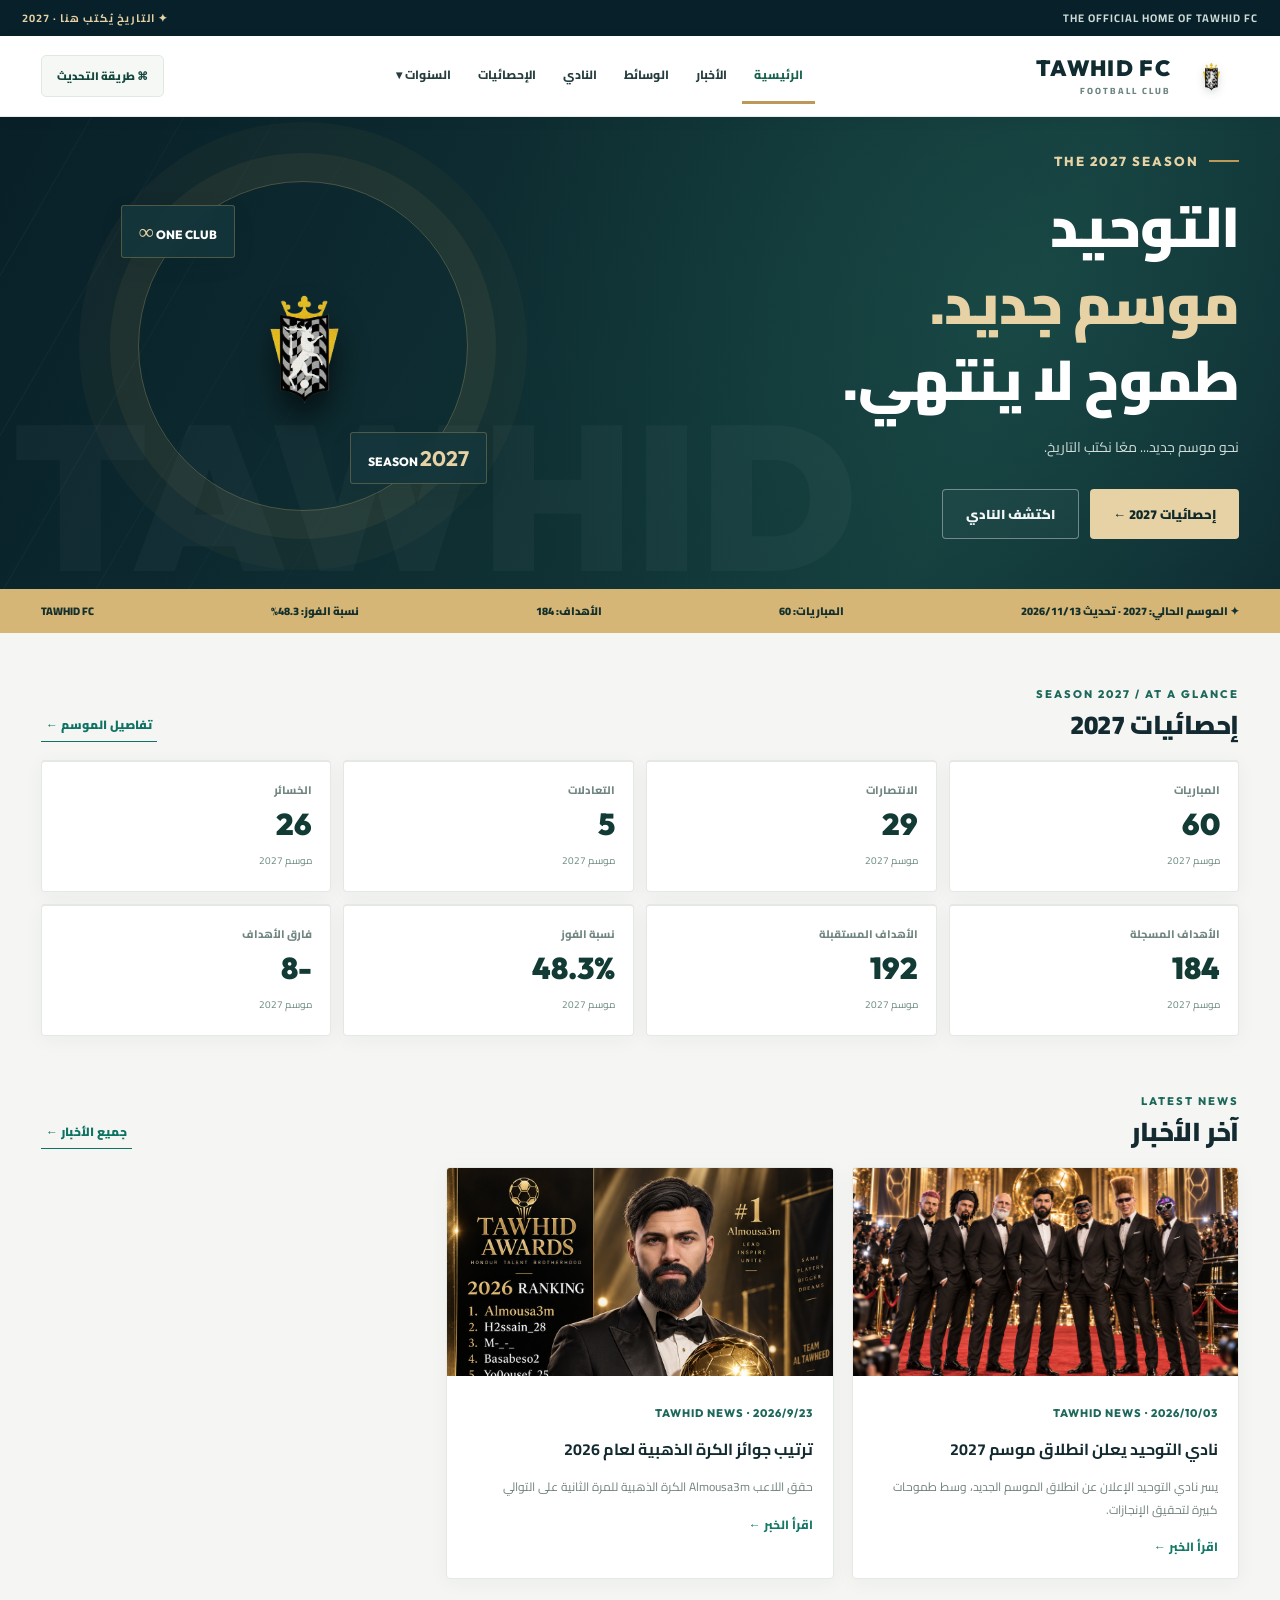
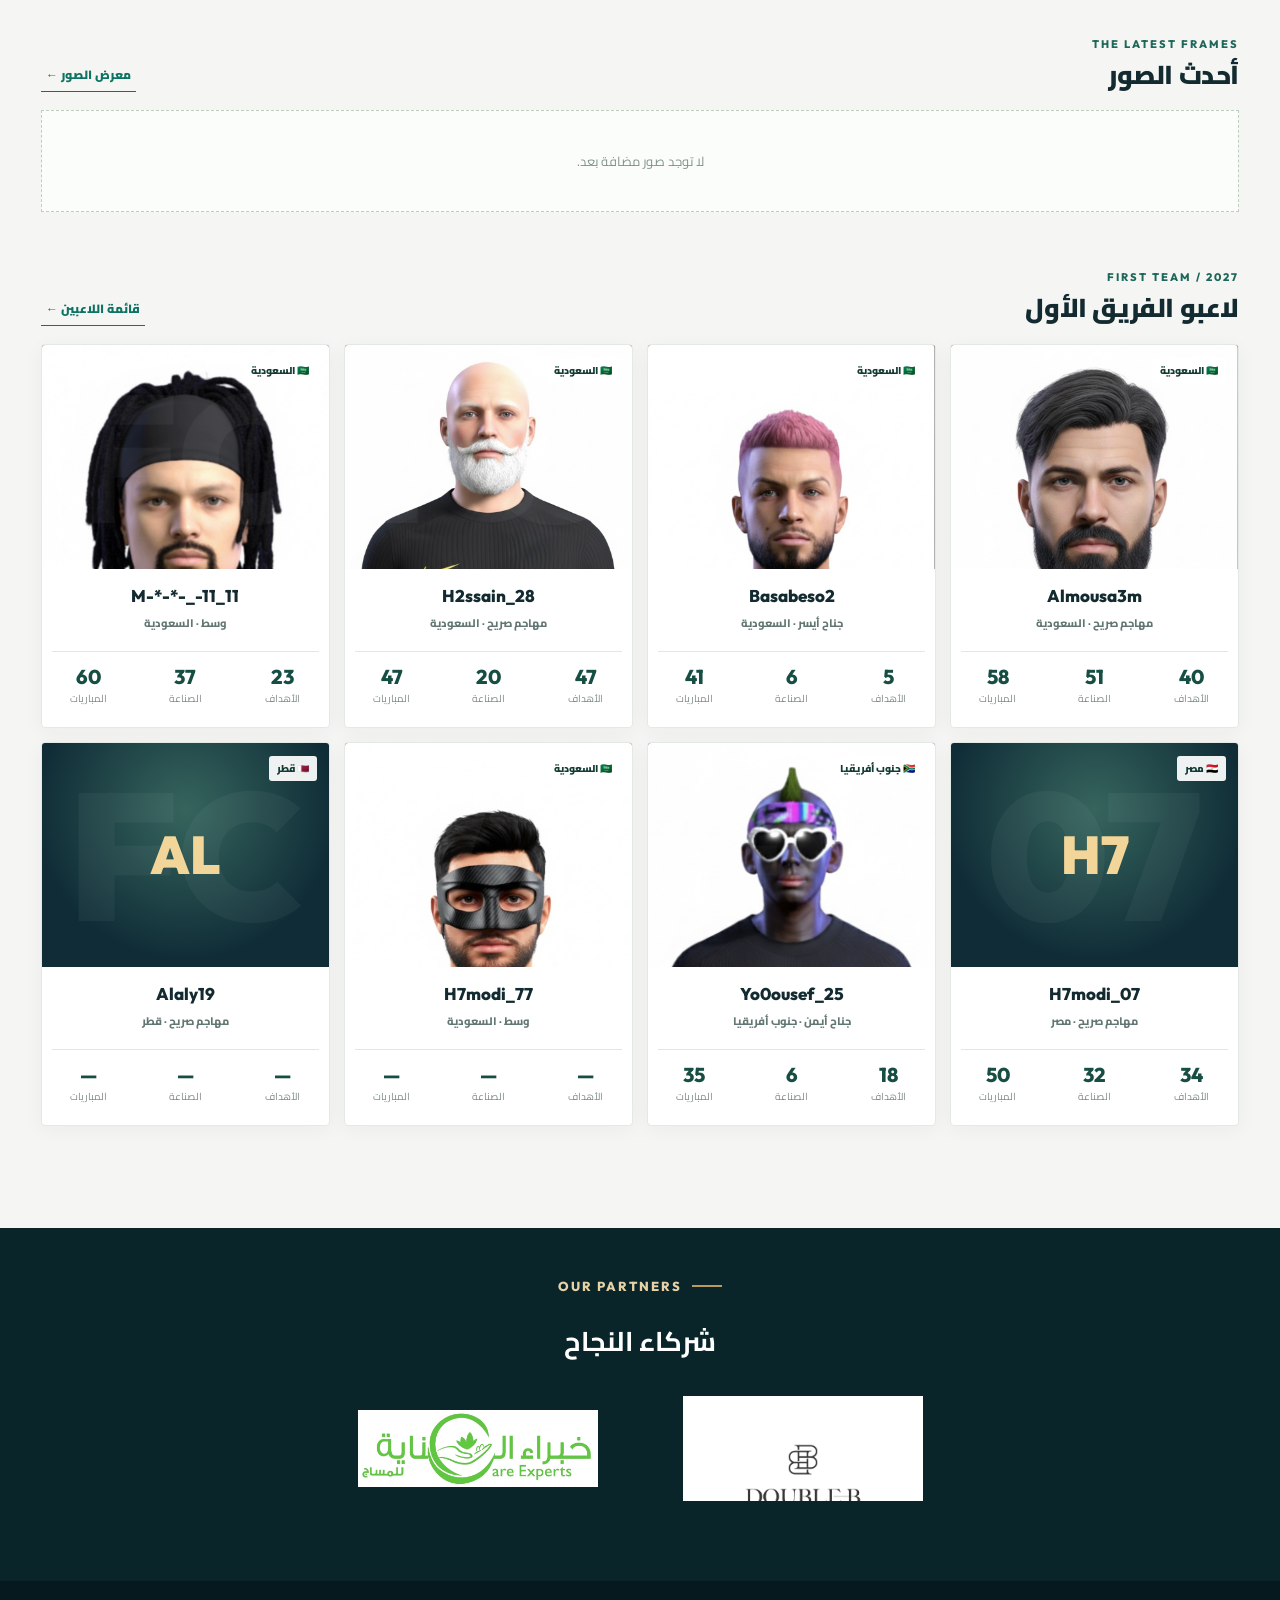
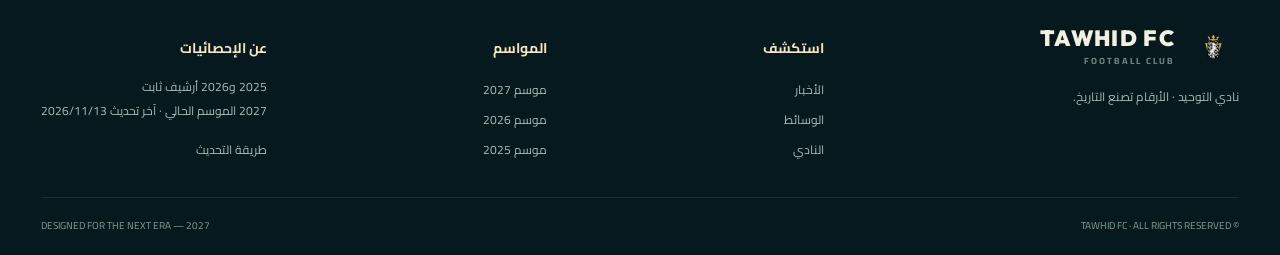
==== commit 0ef0caa7: "Organize site into season folders (2025/2026/2027) with assets" ====
--- a/index.html
+++ b/index.html
@@ -1,52 +1,18 @@
 <!doctype html>
-<!-- TAWHID FC: Responsive official website · keep index.html and data.js side by side. ضع Logo.PNG وملفات اللاعبين وA1.PNG/B1.PNG وS1.PNG/S2.PNG بجانبه.
-     عدّل بيانات 2027 من ملف data.js. لا يستخدم الموقع الحفظ المحلي.
-     تأكد من أن جميع الصور بصيغة PNG الصحيحة، بالامتداد .PNG كما في data.js. -->
+<!-- TAWHID FC · الموقع الرسمي. بيانات كل موسم في مجلده (2025 / 2026 / 2027)، والتصميم في assets/css والكود في assets/js. -->
 <html lang="ar" dir="rtl">
 <head>
 <meta charset="utf-8"><meta name="viewport" content="width=device-width,initial-scale=1,viewport-fit=cover"><meta name="theme-color" content="#091b23">
 <title>TAWHID FC | الموقع الرسمي</title>
 <meta name="description" content="الموقع الرسمي لنادي التوحيد: أخبار النادي، الوسائط، الفريق الأول وإحصائيات المواسم 2025 و2026 و2027.">
-<style>
-@import url('https://fonts.googleapis.com/css2?family=Cairo:wght@400;500;600;700;800;900&family=Outfit:wght@400;500;600;700;800;900&display=swap');
-:root{--ink:#0c2027;--dark:#091b23;--dark2:#102e37;--teal:#157867;--gold:#d1ad65;--gold2:#f3deb1;--paper:#f6f7f4;--border:#dee5e2;--muted:#687879;--shadow:0 14px 50px #03191c17}*{box-sizing:border-box}html{scroll-behavior:smooth}body{margin:0;background:var(--paper);color:var(--ink);font-family:Cairo,Arial,sans-serif}button,input,select,textarea{font:inherit}button{cursor:pointer}a{text-decoration:none;color:inherit}button:focus-visible,input:focus-visible,select:focus-visible,textarea:focus-visible{outline:3px solid var(--gold);outline-offset:2px}img{max-width:100%;display:block}button:disabled{opacity:.45;cursor:not-allowed}.wrap{max-width:1400px;margin:auto;padding:0 34px}.tiny-top{background:#061820;color:#cfddd9;display:flex;justify-content:space-between;align-items:center;font-size:11px;padding:8px max(34px,calc((100vw - 1332px)/2));letter-spacing:.4px}.tiny-top span:nth-child(2){color:var(--gold2)}.main-header{position:sticky;top:0;z-index:80;background:#fffdfcf4;backdrop-filter:blur(16px);border-bottom:1px solid #e7ece8}.header-in{max-width:1400px;padding:10px 34px;margin:auto;display:flex;align-items:center;gap:32px}.brand{display:flex;align-items:center;gap:12px;white-space:nowrap;cursor:pointer}.crest{width:63px;height:63px;object-fit:contain;filter:drop-shadow(0 3px 4px #091c1b29)}.crest-fallback{width:57px;height:57px;display:grid;place-items:center;border:3px solid var(--gold);border-radius:13px 13px 22px 22px;background:var(--dark);color:var(--gold);font:900 20px Outfit}.brand b{font:900 23px Outfit;color:#102c31;letter-spacing:1.8px;display:block}.brand small{font-size:9px;font-weight:800;letter-spacing:3px;color:#688380;display:block}.nav{display:flex;align-items:center;gap:3px;flex:1}.nav>button,.nav .dropbtn{background:none;color:#263d40;border:0;padding:13px 14px;font-weight:800;font-size:13px;border-bottom:3px solid transparent}.nav button:hover,.nav button.current{color:#11675b;border-bottom-color:var(--gold)}.drop{position:relative}.drop-menu{display:none;position:absolute;top:100%;right:0;min-width:190px;background:white;border:1px solid var(--border);box-shadow:var(--shadow);border-radius:0 0 14px 14px;padding:10px}.drop:hover .drop-menu,.drop:focus-within .drop-menu,.drop.open .drop-menu{display:block}.drop-menu button{width:100%;display:block;text-align:right;border:0;background:transparent;padding:12px;border-radius:7px;font-weight:700}.drop-menu button:hover{background:#f0f6f3}.header-action{border:1px solid #d5e2dc;border-radius:30px;padding:10px 15px;background:white;color:#15463d;font-size:11px;font-weight:900;white-space:nowrap}.mobile-menu{display:none;border:0;background:transparent;font-size:27px}.hero{background:var(--dark);min-height:490px;position:relative;overflow:hidden;color:white}.hero:before{content:"";position:absolute;inset:0;background:radial-gradient(circle at 80% 35%,#1c69603f,transparent 44%),linear-gradient(120deg,#061b25 15%,#13353e 65%,#0d322e);opacity:1}.hero:after{content:'TAWHID';font:900 min(18vw,270px) Outfit;position:absolute;left:-10px;bottom:-90px;color:#ffffff08;letter-spacing:-6px;pointer-events:none}.hero-lines{position:absolute;left:0;top:0;width:42%;height:100%;background:repeating-linear-gradient(120deg,transparent 0,transparent 78px,#ffffff07 79px,#ffffff07 80px);mask-image:linear-gradient(90deg,black,transparent)}.hero-in{position:relative;z-index:2;display:grid;grid-template-columns:1.1fr .9fr;gap:30px;align-items:center;min-height:490px;padding-top:36px;padding-bottom:50px}.kicker{display:flex;align-items:center;gap:10px;color:var(--gold2);font:800 13px Outfit;letter-spacing:2px}.kicker:before{content:"";background:var(--gold);height:2px;width:30px}.hero h1{font-size:clamp(40px,5.5vw,76px);line-height:1.25;margin:20px 0 13px;font-weight:900}.hero h1 em{color:var(--gold2);font-style:normal}.hero p{line-height:2;font-size:14px;color:#b9d0ce;max-width:540px}.hero-btns{display:flex;gap:11px;flex-wrap:wrap;margin-top:28px}.btn{padding:12px 23px;font-weight:900;font-size:13px;border:0;border-radius:3px;display:inline-flex;align-items:center;gap:9px;justify-content:center}.btn-gold{color:#102a2b;background:var(--gold2)}.btn-outline{color:#f3f7f7;border:1px solid #ffffff60;background:#ffffff08}.btn-green{background:#126a59;color:white}.hero-deco{position:relative;display:grid;place-items:center}.orbit{width:min(35vw,365px);height:min(35vw,365px);min-width:235px;min-height:235px;border:1px solid #d3b77350;border-radius:50%;display:grid;place-items:center;box-shadow:0 0 0 28px #d1ad6510,0 0 0 59px #d1ad6509;position:relative}.orbit img{width:67%;height:67%;object-fit:contain;filter:drop-shadow(0 18px 15px #0009)}.orbit .crest-fallback{transform:scale(2.3)}.floating{position:absolute;padding:12px 17px;background:#14373cde;border:1px solid #d1ad6550;backdrop-filter:blur(10px);border-radius:4px;box-shadow:var(--shadow);font:800 12px Outfit}.floating strong{font-size:21px;color:var(--gold2)}.floating.first{bottom:8%;right:-20px}.floating.second{top:7%;left:-18px}.hero-strip{background:#d1ad65;position:relative;z-index:3}.strip-in{display:flex;align-items:center;justify-content:space-between;gap:20px;padding-top:12px;padding-bottom:12px;color:#16312d;font-weight:900;font-size:12px}.strip-in span{white-space:nowrap}.main-sections{padding-top:62px;padding-bottom:65px}.section-head{display:flex;justify-content:space-between;align-items:flex-end;gap:20px;margin-bottom:23px}.section-head .eyebrow{color:var(--teal);font:800 11px Outfit;letter-spacing:2px}.section-head h2{font-size:29px;line-height:1.35;margin:6px 0 0;font-weight:900}.section-head p{font-size:12px;color:var(--muted);margin:8px 0}.section-head button{background:none;border:0;color:#0f7364;font-size:12px;font-weight:900;border-bottom:1px solid #0f7364;padding:5px}.section{margin-bottom:68px}.cards3{display:grid;grid-template-columns:repeat(3,minmax(0,1fr));gap:18px}.news-card,.photo-card,.player-card,.tile,.panel{background:white;border:1px solid #e1e8e5;box-shadow:0 8px 33px #0a262512}.news-card{overflow:hidden;cursor:pointer}.image-cover{height:215px;background:linear-gradient(135deg,#143943,#0c1e29);position:relative;display:grid;place-items:center;overflow:hidden}.image-cover img{width:100%;height:100%;object-fit:cover;transition:transform .4s}.news-card:hover img,.photo-card:hover img{transform:scale(1.05)}.fallback-art{display:flex;flex-direction:column;align-items:center;justify-content:center;gap:9px;text-align:center;color:#e7d3a9;background:linear-gradient(130deg,#092028,#1b4d49);width:100%;height:100%;font:900 25px Outfit}.fallback-art small{color:#b6cec7;font-size:10px;letter-spacing:2px}.news-body{padding:23px}.news-date{font:800 11px Outfit;color:var(--teal);letter-spacing:1px}.news-body h3{line-height:1.8;font-size:17px;margin:9px 0}.news-body p{line-height:1.9;font-size:12px;color:#71817e;max-height:52px;overflow:hidden}.readmore{display:block;margin-top:14px;font-weight:800;color:#157867;font-size:12px}.photos{display:grid;grid-template-columns:1.2fr 1fr 1fr;gap:14px}.photo-card{cursor:pointer;position:relative;overflow:hidden;min-height:240px}.photo-card:first-child{grid-row:span 2;min-height:493px}.photo-card img{width:100%;height:100%;object-fit:cover;position:absolute}.photo-card:after{content:"";position:absolute;inset:40% 0 0;background:linear-gradient(transparent,#081b21c7)}.photo-card .caption{position:absolute;z-index:1;bottom:20px;right:20px;color:white;font-weight:900;font-size:14px}.photo-card .fallback-art{position:absolute}.player-grid{display:grid;grid-template-columns:repeat(4,minmax(0,1fr));gap:16px}.player-card{text-align:center;overflow:hidden;cursor:pointer;transition:transform .25s}.player-card:hover{transform:translateY(-5px)}.player-portrait{height:250px;background:radial-gradient(circle at center 30%,#36655d,#102d37 70%);display:grid;place-items:center;position:relative;overflow:hidden}.player-portrait img{width:100%;height:100%;object-fit:contain;object-position:bottom}.player-portrait .number-bg{position:absolute;font:900 180px Outfit;color:#ffffff0b}.avatar-placeholder{position:absolute;color:#f2d699;font:900 53px Outfit}.nationality{position:absolute;top:13px;right:12px;background:#ffffffed;padding:3px 8px;font-size:10px;font-weight:900;color:#143c35;border-radius:3px}.player-details{padding:16px 10px 19px}.player-details b{display:block;font:800 17px Outfit;overflow-wrap:anywhere}.player-details small{font-size:11px;color:var(--muted);font-weight:800}.player-stats{display:flex;justify-content:center;gap:24px;border-top:1px solid var(--border);margin-top:15px;padding-top:12px}.player-stats span{font-size:10px;color:#7c8b88}.player-stats strong{display:block;color:#174e43;font:800 20px Outfit}.dark-section{background:#09252a;color:white;padding:50px 0}.dark-section h2{font-size:27px}.sponsors{display:flex;justify-content:center;align-items:center;gap:85px;flex-wrap:wrap;margin:30px 0}.sponsor-slot{height:105px;width:240px;display:grid;place-items:center;position:relative}.sponsor-slot img{max-width:100%;max-height:100%;object-fit:contain}.sponsor-slot .missing-img{border:1px dashed #bda36a87;color:#d0bea0;padding:18px;border-radius:8px;font:700 12px Outfit;text-align:center}.footer{background:#06191f;color:#c4d8d2;padding:40px 0 20px}.footer-cols{display:flex;justify-content:space-between;gap:30px;flex-wrap:wrap}.footer h3{color:#f6e5c0;font-size:14px}.footer p,.footer button{font-size:12px;line-height:2;color:#a6bfba}.footer button{border:0;display:block;background:none;padding:3px 0}.copyright{border-top:1px solid #ffffff16;margin-top:32px;padding-top:18px;color:#809f98;font-size:10px;display:flex;justify-content:space-between}.page-banner{background:linear-gradient(120deg,#0c222a,#1a5249);color:white;padding:41px 0;position:relative;overflow:hidden}.page-banner:after{content:'TAWHID FC';position:absolute;bottom:-40px;left:25px;font:900 100px Outfit;color:#ffffff08}.page-banner h1{margin:0;font-size:36px;position:relative;z-index:1}.page-banner p{color:#c5d6ce;font-size:13px;position:relative;z-index:1}.crumb{font-size:10px;color:var(--gold2);margin-bottom:8px}.stat-grid{display:grid;grid-template-columns:repeat(4,minmax(0,1fr));gap:13px}.tile{padding:22px;border-top:3px solid var(--gold)}.tile label{font-size:11px;color:#718682;font-weight:800;display:block}.tile b{font:900 32px Outfit;color:#123b35;display:block;margin-top:5px}.tile small{font-size:10px;color:#6d8a82}.panel{padding:23px;border-radius:3px}.panel h3{font-size:17px;margin:0 0 20px}.stat-layout{display:grid;grid-template-columns:minmax(0,1.4fr) minmax(290px,.6fr);gap:17px}.table-scroll{overflow:auto;max-width:100%}table{border-collapse:collapse;width:100%;min-width:700px;text-align:right;font-size:12px}th{background:#eef3ef;color:#607772;font-weight:900;font-size:10px;white-space:nowrap}td,th{padding:13px;border-bottom:1px solid #edf1ed}tbody tr:hover{background:#f6faf8}.clickrow{cursor:pointer}.rank-pill{display:inline-grid;place-items:center;min-width:27px;height:27px;border-radius:3px;background:#edf3ee;font:900 11px Outfit;color:#235244}.rank-pill.gold{background:#f6ebd0;color:#966b1b}.badge{display:inline-block;padding:4px 9px;border-radius:3px;background:#eaf3ee;color:#176d59;font-weight:800;font-size:10px}.badge.fixed{background:#f2ead7;color:#846827}.badge.outline{background:transparent;border:1px solid #d1ded4}.tabs{display:flex;flex-wrap:wrap;gap:8px;margin:23px 0}.tab{padding:9px 18px;border:1px solid #d7e1db;background:white;font-size:12px;font-weight:900;border-radius:3px}.tab.active{background:#0c514b;color:white;border-color:#0c514b}.ranking-entry{display:flex;gap:13px;align-items:center;padding:12px 4px;border-bottom:1px solid #e8efea;cursor:pointer}.ranking-entry .rank-num{font:900 24px Outfit;color:#b49c61;width:32px}.ranking-entry img{width:46px;height:46px;object-fit:contain;background:#18443e}.ranking-entry .details{flex:1}.ranking-entry b{font:800 12px Outfit}.ranking-entry small{display:block;font-size:10px;color:#8a9995}.ranking-entry strong{color:#137967;font:900 18px Outfit}.notice{padding:17px;border-right:4px solid var(--gold);background:#f8f0e0;font-size:12px;line-height:2;color:#67593f;margin:20px 0}.empty{padding:38px 17px;border:1px dashed #bdcebe;text-align:center;color:#83938b;font-size:13px;background:#fbfdfb}.fields{display:grid;grid-template-columns:repeat(3,minmax(0,1fr));gap:14px}.field{display:flex;flex-direction:column;gap:5px}.field label{font-size:11px;font-weight:900;color:#526d65}.field input,.field select,.field textarea{border:1px solid #d0dcd5;border-radius:3px;background:white;padding:11px 13px;font-size:12px;width:100%;color:#1a3833;min-height:42px}.field textarea{min-height:96px}.field.span2{grid-column:span 2}.field.span3{grid-column:span 3}.control-row{display:flex;align-items:center;flex-wrap:wrap;gap:9px;margin:15px 0}.select{padding:10px 13px;border:1px solid #d6e2db;background:white;border-radius:3px;color:#234e42;font-size:12px;font-weight:800}.admin-group{border:1px solid #dfe9e2;background:#fbfdfb;margin-top:17px;padding:18px}.admin-group h4{margin:0 0 15px;font-size:15px}.score-track{height:7px;background:#e3ebe5;border-radius:9px;overflow:hidden;min-width:50px}.score-track i{display:block;height:100%;background:linear-gradient(90deg,#138477,#d5ae5a)}.formula{font-size:11px;color:#71837b;line-height:2}.modal{position:fixed;inset:0;background:#06171bdf;z-index:200;display:none;place-items:center;padding:15px;backdrop-filter:blur(8px)}.modal.show{display:grid}.modal-content{background:white;max-width:830px;width:100%;max-height:94vh;overflow:auto;padding:0 0 22px;box-shadow:0 25px 70px #0006}.modal-bar{display:flex;justify-content:space-between;align-items:center;padding:16px 24px;border-bottom:1px solid var(--border)}.modal-close{background:#ecf2ee;border:0;border-radius:50%;width:32px;height:32px;font-size:20px}.modal-main{padding:23px}.modal-profile{display:grid;grid-template-columns:190px 1fr;gap:22px;align-items:center}.modal-image{height:230px;background:linear-gradient(160deg,#18554e,#08232b);position:relative;display:grid;place-items:center}.modal-image img{height:100%;width:100%;object-fit:contain}.kv{display:grid;grid-template-columns:repeat(3,1fr);gap:12px}.kv div{background:#f4f8f5;padding:12px}.kv small{display:block;color:#73867c;font-size:10px}.kv b{font:800 17px Outfit}.toast{position:fixed;bottom:23px;left:23px;z-index:250;padding:13px 22px;background:#0d5248;color:white;border:1px solid #d1ad65;border-radius:3px;font-weight:800;font-size:12px;opacity:0;pointer-events:none;transition:.25s}.toast.show{opacity:1}.lightbox-img{max-width:100%;max-height:68vh;object-fit:contain;margin:auto}.match-pill{border-radius:3px;padding:3px 8px;font:900 10px Outfit}.match-pill.W{background:#e2f4e9;color:#227a4d}.match-pill.L{background:#ffe8e7;color:#b13d36}.match-pill.D{background:#e7edf2;color:#577083}.archive-title{display:flex;align-items:center;justify-content:space-between;gap:12px;flex-wrap:wrap}.print-only{display:none}
-@media(max-width:1080px){.header-in{gap:15px}.nav>button,.nav .dropbtn{padding:12px 9px;font-size:11px}.player-grid{grid-template-columns:repeat(3,1fr)}.stat-grid{grid-template-columns:repeat(2,1fr)}.stat-layout{grid-template-columns:1fr}}@media(max-width:760px){.wrap,.header-in{padding-left:16px;padding-right:16px}.tiny-top{padding:7px 16px}.header-in{justify-content:space-between}.brand b{font-size:19px}.crest{width:48px;height:48px}.mobile-menu{display:block}.nav{display:none;position:absolute;top:100%;right:0;left:0;background:#fff;padding:15px;box-shadow:var(--shadow);flex-direction:column;align-items:stretch}.nav.open{display:flex}.nav>button,.nav .dropbtn{text-align:right;width:100%;padding:13px}.drop-menu{position:static;box-shadow:none;border-radius:5px;display:none}.header-action{font-size:10px;padding:9px}.hero-in{grid-template-columns:1fr;text-align:right;min-height:auto;padding-top:48px;padding-bottom:60px}.hero-deco{display:none}.hero{min-height:385px}.hero h1{font-size:40px}.strip-in{flex-wrap:wrap;gap:8px}.cards3{grid-template-columns:1fr}.photos{grid-template-columns:1fr 1fr}.photo-card:first-child{grid-column:span 2;grid-row:span 1;min-height:265px}.photo-card{min-height:185px}.player-grid{grid-template-columns:repeat(2,1fr)}.player-portrait{height:207px}.fields{grid-template-columns:1fr 1fr}.field.span3{grid-column:span 2}.modal-profile{grid-template-columns:1fr}.modal-image{height:220px}.sponsors{gap:15px}.copyright{flex-direction:column;gap:5px}}@media(max-width:430px){.brand b{font-size:16px}.brand small{letter-spacing:1.5px}.header-action{padding:8px}.player-portrait{height:175px}.player-details b{font-size:12px}.section-head h2{font-size:24px}.fields,.kv{grid-template-columns:1fr 1fr}.field.span2,.field.span3{grid-column:span 2}.tile b{font-size:26px}}
-@media print{.tiny-top,.main-header,.footer,.btn,.control-row,.tabs,.toast,.sponsors{display:none!important}.print-only{display:block}.page-banner{padding:20px;background:white;color:black}.panel,.tile{box-shadow:none;break-inside:avoid}}
-
-/* ===== TAWHID FC DESIGN SYSTEM: formal institutional style & mobile-first corrections ===== */
-:root{--ink:#132b30;--dark:#0c2831;--dark2:#123940;--teal:#1e685b;--gold:#bd9959;--gold2:#e6d2a4;--paper:#f5f6f3;--border:#e1e8e4;--muted:#627674;--shadow:0 6px 26px rgba(7,38,38,.06)}
-html,body{max-width:100%;overflow-x:clip}body{min-width:320px;-webkit-text-size-adjust:100%}#app{min-width:0} .wrap{width:100%;max-width:1340px;padding-inline:clamp(18px,3.2vw,46px)}
-.tiny-top{padding-inline:max(22px,calc((100vw - 1250px)/2));background:#082029;font-weight:700;letter-spacing:1px}
-.main-header{background:rgba(255,255,255,.98);box-shadow:0 3px 14px rgba(4,33,30,.045)}.header-in{max-width:1340px;padding:12px clamp(18px,3.2vw,46px);gap:24px}.brand b{font-weight:900;letter-spacing:1.35px;font-size:22px}.brand small{letter-spacing:2px}.crest{width:56px;height:56px}.nav{justify-content:center}.nav>button,.nav .dropbtn{font-size:12px;letter-spacing:0;padding:15px 12px;white-space:nowrap}.nav button.current{color:#17614f}.header-action{border-radius:5px;background:#f5f8f5;border-color:#e1e8e1}.drop-menu{z-index:90;border-radius:4px}
-.hero{min-height:455px}.hero:before{background:radial-gradient(circle at 79% 38%,rgba(37,105,94,.3),transparent 50%),linear-gradient(115deg,#092029 2%,#133a3a 75%,#0c272f)}.hero:after{font-size:min(16vw,220px);bottom:-35px;left:1%;letter-spacing:0}.hero-in{min-height:455px;gap:34px}.hero h1{font-size:clamp(37px,4.4vw,63px);line-height:1.36;letter-spacing:-.8px}.hero p{color:#d0ddda}.orbit{width:min(32vw,330px);height:min(32vw,330px)}.floating{border-radius:3px}.btn{border-radius:4px;transition:filter .18s,transform .18s}.btn:hover{filter:brightness(.96);transform:translateY(-1px)}
-.hero-strip{background:#d5b676}.strip-in{font-size:11px;gap:13px}.main-sections{padding-top:54px;padding-bottom:44px}.section{margin-bottom:58px;min-width:0}.section-head{margin-bottom:18px}.section-head h2{font-size:26px;letter-spacing:-.4px}.news-card,.photo-card,.player-card,.tile,.panel{box-shadow:0 4px 20px rgba(5,40,35,.045);border:1px solid #e3e9e5;border-radius:4px}.news-card,.player-card{min-width:0}.news-body{padding:20px}.news-body h3{font-size:16px}.news-body p{font-size:12px}.image-cover{height:208px}.player-portrait{height:224px}.player-grid{gap:14px}.player-details{min-width:0}.player-details b{overflow-wrap:anywhere}.player-stats{min-width:0}.stat-grid{gap:12px}.tile{padding:18px;border-top-width:2px}.tile b{font-size:30px}.panel{min-width:0}.stats-layout,.stat-layout{min-width:0}.stat-layout>*{min-width:0}.table-scroll{max-width:100%;overflow-x:auto;overscroll-behavior-x:contain;-webkit-overflow-scrolling:touch;border-radius:3px;border:1px solid #e4ebe7}.table-scroll table{margin:0}.tabs{gap:7px}.tab{border-radius:4px}.page-banner{padding:36px 0}.page-banner h1{font-size:32px}.page-banner:after{font-size:clamp(50px,9vw,100px);bottom:-10px}.photo-card .caption{overflow-wrap:anywhere}
-.mobile-nav-heading,.nav-shade{display:none}.modal-content{border-radius:5px}.modal-main{overflow-wrap:anywhere}.sponsors img{max-width:100%;object-fit:contain}.footer-cols{gap:20px}.footer-cols>*{min-width:0}
-@media(max-width:1160px){.header-in{gap:12px}.nav>button,.nav .dropbtn{padding:13px 8px}.header-action{padding:10px 9px}.brand b{font-size:19px}.brand small{font-size:8px}.player-grid{grid-template-columns:repeat(3,minmax(0,1fr))}}
-@media(max-width:880px){
- .tiny-top{padding:8px 18px;font-size:9px}.tiny-top span:nth-child(2){display:none}
- .main-header{position:sticky;top:0;z-index:120}.header-in{padding:9px 18px;min-height:72px;justify-content:space-between;gap:10px}.crest,.crest-fallback{width:47px;height:47px}.brand{gap:10px;flex:1;min-width:0}.brand b{font-size:18px}.brand small{font-size:8px;letter-spacing:1.35px}.header-action{order:2;border:0;background:#eaf1ed;padding:10px 11px;font-size:10px;max-width:100px;white-space:normal;line-height:1.35;text-align:center}.mobile-menu{order:3;display:flex;flex-direction:column;align-items:center;justify-content:center;gap:4px;min-width:45px;height:46px;background:#123d37;color:white;border-radius:4px;padding:8px}.menu-icon{display:flex;flex-direction:column;gap:4px}.menu-icon i{width:20px;height:2px;background:#fff;display:block;border-radius:1px}.menu-label{font-size:9px;font-weight:800;line-height:1}
- .nav-shade.show{display:block;position:fixed;inset:0;background:#03181bc4;z-index:122;backdrop-filter:blur(3px)}.nav{display:flex;position:fixed;inset:0 0 0 auto;top:0;right:0;left:auto;width:min(345px,88vw);height:100dvh;max-height:100dvh;transform:translateX(105%);transition:transform .25s ease;visibility:hidden;pointer-events:none;z-index:123;background:#fff;box-shadow:-15px 0 50px #001b2030;padding:0 18px 25px;flex-direction:column;justify-content:flex-start;align-items:stretch;gap:0;overflow-y:auto;overscroll-behavior:contain}.nav.open{display:flex;transform:translateX(0);visibility:visible;pointer-events:auto}.menu-is-open{overflow:hidden}.mobile-nav-heading{display:flex;align-items:center;gap:8px;flex-wrap:wrap;position:relative;border-bottom:1px solid #e7eee9;padding:28px 0 24px;margin-bottom:9px}.mobile-nav-heading b{font:900 22px Outfit;color:#173c35}.mobile-nav-heading span{font:700 9px Outfit;color:#83968d;letter-spacing:1px}.mobile-nav-heading button{position:absolute;left:0;top:17px;font:400 27px Arial;width:37px;height:37px;border:0;background:#eff5f0;border-radius:4px;color:#23483e}.nav>button,.nav .dropbtn{display:flex;align-items:center;justify-content:space-between;width:100%;min-height:53px;font-size:14px;text-align:right;padding:15px 12px;border-bottom:1px solid #e9f0eb;color:#1e3d35}.nav>button.current{border-bottom-color:#bedac8;background:#f0f6f1}.drop{width:100%}.drop.open .drop-menu{display:block}.drop-menu{position:static;min-width:0;box-shadow:none;border:0;border-radius:0;background:#f5f8f6;padding:3px 11px}.drop-menu button{min-height:43px;font-size:13px}
- .main-header{backdrop-filter:none;-webkit-backdrop-filter:none}.nav-shade.show{z-index:110}
- .wrap{padding-inline:20px}.hero{min-height:0}.hero-in{display:grid;grid-template-columns:1fr;min-height:0;padding-top:51px;padding-bottom:53px}.hero-deco{display:none}.hero h1{font-size:clamp(34px,6vw,48px);margin:18px 0}.hero p{font-size:13px;max-width:650px}.hero:after{font-size:18vw;bottom:-25px}.hero-strip{overflow:hidden}.strip-in{display:grid;grid-template-columns:repeat(2,minmax(0,1fr));gap:7px 15px;padding-top:12px;padding-bottom:12px}.strip-in span{white-space:normal;font-size:11px}.strip-in span:last-child{display:none}
- .main-sections{padding-block:38px 42px}.section{margin-bottom:43px}.cards3{grid-template-columns:repeat(2,minmax(0,1fr))}.photos{grid-template-columns:repeat(2,minmax(0,1fr));gap:12px}.photo-card:first-child{grid-column:span 2;grid-row:auto;min-height:300px}.photo-card{min-height:190px}.player-grid{grid-template-columns:repeat(2,minmax(0,1fr));gap:12px}.stat-grid{grid-template-columns:repeat(2,minmax(0,1fr))}.stat-layout{grid-template-columns:minmax(0,1fr)}.footer-cols{grid-template-columns:repeat(2,minmax(0,1fr))}.modal-content{max-height:92dvh}.modal-profile{grid-template-columns:180px minmax(0,1fr)}
-}
-@media(max-width:600px){
- .wrap{padding-inline:16px}.main-sections{padding-top:31px;padding-bottom:24px}.section{margin-bottom:38px}.section-head{gap:12px;align-items:center;flex-wrap:wrap}.section-head h2{font-size:23px}.section-head .eyebrow{font-size:10px}.section-head button{font-size:11px}.hero-in{padding:46px 16px 52px}.hero h1{font-size:clamp(34px,9vw,46px);line-height:1.32}.hero p{font-size:12px;line-height:1.95}.hero-btns{gap:8px}.btn{font-size:12px;min-height:44px;padding:11px 15px}.hero-strip .wrap{padding-inline:16px}.cards3{grid-template-columns:minmax(0,1fr)}.news-card .image-cover{height:205px}.news-body{padding:17px}.news-body h3{font-size:15px;margin:7px 0}.news-body p{margin:5px 0}.photos{gap:9px}.photo-card:first-child{min-height:225px}.photo-card{min-height:145px}.photo-card .caption{bottom:10px;right:10px;font-size:11px}.player-grid{grid-template-columns:repeat(2,minmax(0,1fr));gap:9px}.player-portrait{height:clamp(145px,42vw,220px)}.player-details{padding:11px 7px!important}.player-details b{font-size:11px;line-height:1.5;display:block;overflow-wrap:anywhere}.player-details small{font-size:9px}.player-stats{gap:2px}.player-stats span{font-size:9px}.player-stats strong{font-size:15px}.nationality{font-size:9px;padding:3px 5px;right:5px;top:6px;max-width:95%;overflow-wrap:anywhere}.stat-grid{gap:9px}.tile{padding:14px 12px;min-width:0;overflow-wrap:anywhere}.tile label{font-size:10px}.tile b{font-size:clamp(21px,6vw,28px);overflow-wrap:anywhere}.panel{padding:15px}.page-banner{padding:27px 0}.page-banner h1{font-size:27px}.page-banner p{font-size:11px}.tabs{display:grid;grid-template-columns:repeat(3,minmax(0,1fr));gap:7px}.tab{padding:11px 5px;white-space:nowrap}.table-scroll{margin-inline:-6px;width:calc(100% + 12px)}.table-scroll table{min-width:660px;font-size:11px}.table-scroll th,.table-scroll td{padding:11px 9px}.archive-title{align-items:flex-start}.control-row{gap:7px}.control-row>*{max-width:100%}.fields{grid-template-columns:1fr}.field.span2,.field.span3{grid-column:span 1}.kv{grid-template-columns:repeat(2,minmax(0,1fr));gap:8px}.kv div{padding:9px}.kv b{font-size:14px}.modal{padding:10px;align-items:center}.modal-content{max-height:91dvh;width:100%}.modal-bar{padding:12px 15px}.modal-main{padding:14px}.modal-profile{grid-template-columns:1fr;gap:13px}.modal-image{height:220px}.ranking-entry{gap:7px}.ranking-entry img{height:39px;width:39px}.ranking-entry .rank-num{font-size:19px;width:22px}.ranking-entry b{font-size:10px;overflow-wrap:anywhere}.ranking-entry strong{font-size:16px}.footer-cols{grid-template-columns:repeat(2,minmax(0,1fr));gap:19px}.sponsors{flex-wrap:wrap;justify-content:center}.sponsor-slot{max-width:100%;min-width:0}.copyright{gap:7px;text-align:center;font-size:10px}.toast{bottom:20px;right:15px;left:15px;text-align:center}
-}
-@media(max-width:380px){.tiny-top{font-size:8px}.brand b{font-size:15px}.brand small{font-size:7px}.crest,.crest-fallback{width:39px;height:39px}.header-in{gap:7px;padding-inline:12px}.header-action{font-size:9px;padding:8px;max-width:83px}.mobile-menu{min-width:40px;height:42px}.wrap{padding-inline:12px}.hero-in{padding-inline:12px}.hero h1{font-size:33px}.player-portrait{height:148px}.player-stats strong{font-size:13px}.tile{padding:11px 9px}.tile b{font-size:23px}.footer-cols{grid-template-columns:1fr}}
-table.compact{min-width:0}.tile b.txt{font-size:20px;line-height:1.5}.sticky-first td:first-child,.sticky-first th:first-child{position:sticky;right:0;z-index:1;background:#fff;box-shadow:-6px 0 8px -6px rgba(0,0,0,.12)}.sticky-first th:first-child{background:#eef3ef}.sticky-first tbody tr:hover td:first-child{background:#f6faf8}
-/* إصلاحات التناسق */
-.kv b{display:block;direction:ltr;unicode-bidi:isolate;text-align:right}.player-stats span{flex:1;min-width:0;display:block}.footer .brand img{width:52px;height:52px;object-fit:contain;flex:none}.footer .brand .crest-fallback{width:48px;height:48px}.sponsor-slot{overflow:hidden}.sponsor-slot img{width:100%;height:100%}.modal-image{overflow:hidden}.modal-image img{position:absolute;inset:0;width:100%;height:100%;object-fit:contain;object-position:bottom}
-@media(max-width:600px){.sponsors{gap:14px}.sponsor-slot{width:calc(50% - 8px);height:90px}.player-stats{gap:0}.footer .brand{white-space:normal}.modal-image{height:240px;max-width:260px;width:100%;margin:auto;border-radius:4px}}
-@media(max-width:600px){table.compact{min-width:0;font-size:12px}table.compact th,table.compact td{padding:10px 7px}.tile b.txt{font-size:15px}.modal-profile{text-align:center}.modal-profile .badge{margin:auto}.archive-title .badge{font-size:11px}.nav>button,.nav .dropbtn{font-size:15px}}
-@media(prefers-reduced-motion:reduce){*,*:before,*:after{scroll-behavior:auto!important;transition:none!important;animation:none!important}}
-
-</style>
+<link rel="preconnect" href="https://fonts.googleapis.com"><link rel="preconnect" href="https://fonts.gstatic.com" crossorigin>
+<link rel="stylesheet" href="https://fonts.googleapis.com/css2?family=Cairo:wght@400;500;600;700;800;900&family=Outfit:wght@400;500;600;700;800;900&display=swap">
+<link rel="stylesheet" href="assets/css/style.css">
 </head>
 <body>
 <div class="tiny-top"><span>THE OFFICIAL HOME OF TAWHID FC</span><span>✦ التاريخ يُكتب هنا · 2027</span></div>
 <header class="main-header"><div class="header-in">
- <a class="brand" href="#" onclick="go('home');return false"><img class="crest" src="Logo.PNG" alt="TAWHID FC" onerror="this.style.display='none';this.nextElementSibling.style.display='grid'"><div class="crest-fallback" style="display:none">TFC</div><span><b>TAWHID FC</b><small>FOOTBALL CLUB</small></span></a>
+ <a class="brand" href="#" onclick="go('home');return false"><img class="crest" src="assets/img/Logo.PNG" alt="TAWHID FC" onerror="this.style.display='none';this.nextElementSibling.style.display='grid'"><div class="crest-fallback" style="display:none">TFC</div><span><b>TAWHID FC</b><small>FOOTBALL CLUB</small></span></a>
  <button class="mobile-menu" type="button" aria-label="فتح القائمة الرئيسية" aria-controls="mainNav" aria-expanded="false" onclick="toggleMobileMenu()"><span class="menu-icon" aria-hidden="true"><i></i><i></i><i></i></span><span class="menu-label">القائمة</span></button>
  <nav id="mainNav" class="nav" aria-label="القائمة الرئيسية"><div class="mobile-nav-heading"><b>التوحيد</b><span>TAWHID FOOTBALL CLUB</span><button type="button" aria-label="إغلاق القائمة" onclick="toggleMobileMenu(false)">×</button></div><button type="button" data-nav="home" onclick="go('home')">الرئيسية</button><button type="button" data-nav="news" onclick="go('news')">الأخبار</button><button type="button" data-nav="media" onclick="go('media')">الوسائط</button><button type="button" data-nav="club" onclick="go('club')">النادي</button><button type="button" data-nav="stats" onclick="go('stats')">الإحصائيات</button><div class="drop" id="seasonDrop"><button type="button" class="dropbtn" aria-haspopup="true" onclick="document.getElementById('seasonDrop').classList.toggle('open')">السنوات ▾</button><div class="drop-menu"><button onclick="setYear(2027)">موسم 2027</button><button onclick="setYear(2026)">موسم 2026</button><button onclick="setYear(2025)">موسم 2025</button></div></div></nav>
  <button class="header-action" type="button" onclick="go('guide')">⌘ طريقة التحديث</button>
@@ -55,101 +21,9 @@
 <div id="app" aria-live="polite"></div>
 <div class="toast" id="toast" role="status"></div>
 <div class="modal" id="modal" onclick="if(event.target===this)closeModal()"><div class="modal-content"><div class="modal-bar"><b id="modalTitle">التفاصيل</b><button class="modal-close" aria-label="إغلاق" onclick="closeModal()">×</button></div><div class="modal-main" id="modalBody"></div></div></div>
-<script src="data.js"></script>
-<script>
-'use strict';
-const ARCHIVE = {"meta": {"alm": ["Almousa3m", "السعودية", "ST", "Alm"], "basa": ["Basabeso2", "السعودية", "LW", "Basa"], "hss": ["H2ssain_28", "السعودية", "ST", "Hss"], "m": ["M-*-*-_-11_11", "السعودية", "CM", "M--"], "h77": ["H7modi_77", "السعودية", "CM", "H7modi77"], "h07": ["H7modi_07", "مصر", "ST", "H7modi07"], "yo": ["Yo0ousef_25", "جنوب أفريقيا", "RW", "Yo"], "alaly": ["Alaly19", "قطر", "ST", "Alaly"]}, "players25": [{"id": "alm", "name": "Almousa3m", "nationality": "السعودية", "pos": "ST", "photo": "Alm25.PNG", "games": 690, "goals": 700, "assists": 716, "motm": 221, "motmBase": 700, "passPct": 79, "shotPct": 36, "tacklePct": 11, "points": null, "sourceGpm": 1.01, "sourceApm": 1.02}, {"id": "basa", "name": "Basabeso2", "nationality": "السعودية", "pos": "LW", "photo": "Basa25.PNG", "games": 785, "goals": 713, "assists": 511, "motm": 83, "motmBase": 785, "passPct": 81, "shotPct": 35, "tacklePct": 25, "points": null, "sourceGpm": 0.91, "sourceApm": 0.65}, {"id": "hss", "name": "H2ssain_28", "nationality": "السعودية", "pos": "ST", "photo": "Hss25.PNG", "games": 898, "goals": 842, "assists": 507, "motm": 82, "motmBase": 898, "passPct": 75, "shotPct": 33, "tacklePct": 5, "points": null, "sourceGpm": 0.94, "sourceApm": 0.57}, {"id": "m", "name": "M-*-*-_-11_11", "nationality": "السعودية", "pos": "CM", "photo": "M--25.PNG", "games": 1142, "goals": 635, "assists": 728, "motm": 124, "motmBase": 1142, "passPct": 75, "shotPct": 28, "tacklePct": 22, "points": 22, "sourceGpm": 0.56, "sourceApm": 0.64}, {"id": "h77", "name": "H7modi_77", "nationality": "السعودية", "pos": "CM", "photo": "H7modi7725.PNG", "games": 1060, "goals": 446, "assists": 885, "motm": 93, "motmBase": 1060, "passPct": 75, "shotPct": 35, "tacklePct": 14, "points": 24, "sourceGpm": 0.42, "sourceApm": 0.84}, {"id": "yo", "name": "Yo0ousef_25", "nationality": "جنوب أفريقيا", "pos": "RW", "photo": "Yo25.PNG", "games": 571, "goals": 434, "assists": 171, "motm": 7, "motmBase": 571, "passPct": 75, "shotPct": 46, "tacklePct": 9, "points": 20, "sourceGpm": 0.76, "sourceApm": 0.3}, {"id": "alaly", "name": "Alaly19", "nationality": "قطر", "pos": "ST", "photo": "Alaly25.PNG", "games": 367, "goals": 507, "assists": 263, "motm": 107, "motmBase": 367, "passPct": 80, "shotPct": 32, "tacklePct": 16, "points": 23, "sourceGpm": 1.38, "sourceApm": 0.71}], "players26": [{"id": "alm", "name": "Almousa3m", "nationality": "السعودية", "pos": "ST", "sourcePos": "FWD", "photo": "Alm26.PNG", "passPct": 77, "shotPct": 38, "tacklePct": 8, "pro": "Almousa3m", "ovr": 90, "h": "190 CM", "games": 409, "win": 50, "rating": 8.1, "motm": 79, "goals": 455, "gpm": 1.11, "shot": 38, "assists": 440, "passes": 6852, "pass": 77, "red": 7, "tackles": 284, "tackleRate": 8, "csDef": 0, "csGK": 1, "recent": [9, 9, 7, 15, 9, 3, 10, 11, 8, 4, 10], "pwr": 94, "carry": 88, "clutch": 68, "note": "هداف وصانع لعب من النخبة؛ يتصدر الفريق بـ455 هدفاً و440 تمريرة حاسمة."}, {"id": "hss", "name": "H2ssain_28", "nationality": "السعودية", "pos": "ST", "sourcePos": "FWD", "photo": "Hss26.PNG", "passPct": 74, "shotPct": 29, "tacklePct": 3, "pro": "bombar", "ovr": 88, "h": "186 CM", "games": 456, "win": 45, "rating": 7.5, "motm": 40, "goals": 452, "gpm": 0.99, "shot": 29, "assists": 337, "passes": 4956, "pass": 74, "red": 14, "tackles": 176, "tackleRate": 3, "csDef": 0, "csGK": 0, "recent": [8, 8, 9, 12, 6, 6, 11, 9, 8, 5, 8], "pwr": 90, "carry": 68, "clutch": 74, "note": "مهاجم غزير التسجيل؛ ثاني هدافي الفريق بفارق ثلاثة أهداف فقط عن الصدارة."}, {"id": "m", "name": "M-*-*-_-11_11", "nationality": "السعودية", "pos": "CM", "sourcePos": "MID", "photo": "M--26.PNG", "passPct": 76, "shotPct": 32, "tacklePct": 22, "pro": "PEDRI", "ovr": 89, "h": "175 CM", "games": 466, "win": 46, "rating": 8.1, "motm": 75, "goals": 244, "gpm": 0.52, "shot": 32, "assists": 297, "passes": 7084, "pass": 76, "red": 16, "tackles": 472, "tackleRate": 22, "csDef": 1, "csGK": 0, "recent": [4, 4, 9, 7, 4, 6, 1, 5, 4, 2, 1], "pwr": 82, "carry": 78, "clutch": 60, "note": "محرك الوسط وصاحب أعلى عدد تمريرات وتدخلات في الفريق."}, {"id": "h77", "name": "H7modi_77", "nationality": "السعودية", "pos": "CM", "sourcePos": "MID", "photo": "H7modi7726.PNG", "passPct": 75, "shotPct": 37, "tacklePct": 9, "pro": "M. Almarhoon", "ovr": 80, "h": "162 CM", "games": 237, "win": 47, "rating": 8, "motm": 36, "goals": 116, "gpm": 0.49, "shot": 37, "assists": 165, "passes": 3673, "pass": 75, "red": 32, "tackles": 398, "tackleRate": 9, "csDef": 0, "csGK": 0, "recent": [6, 6, 4, 1, 1, 2, 4, 4, 1, 3, 0], "pwr": 76, "carry": 71, "clutch": 54, "note": "لاعب وسط نشط في الضغط؛ يجمع بين صناعة اللعب و398 تدخلاً."}, {"id": "basa", "name": "Basabeso2", "nationality": "السعودية", "pos": "LW", "sourcePos": "FWD", "photo": "Basa26.PNG", "passPct": 85, "shotPct": 39, "tacklePct": 26, "pro": "Basabeso", "ovr": 90, "h": "170 CM", "games": 388, "win": 48, "rating": 7.2, "motm": 24, "goals": 206, "gpm": 0.53, "shot": 39, "assists": 131, "passes": 4241, "pass": 85, "red": 20, "tackles": 349, "tackleRate": 26, "csDef": 4, "csGK": 0, "recent": [2, 2, 2, 8, 0, 2, 2, 2, 2, 1, 2], "pwr": 72, "carry": 50, "clutch": 35, "note": "الأدق تمريراً في الفريق بنسبة 85%، مع مساهمة واضحة هجومياً ودفاعياً."}, {"id": "h07", "name": "H7modi_07", "nationality": "مصر", "pos": "ST", "sourcePos": "FWD", "photo": "H7modi0726.PNG", "passPct": 74, "shotPct": 33, "tacklePct": 8, "pro": "M. Almarhoon", "ovr": 82, "h": "162 CM", "games": 170, "win": 48, "rating": 7.4, "motm": 14, "goals": 79, "gpm": 0.46, "shot": 33, "assists": 92, "passes": 2146, "pass": 74, "red": 23, "tackles": 243, "tackleRate": 8, "csDef": 0, "csGK": 0, "recent": [2, 2, 2, 0, 3, 1, 4, 1, 3, 1, 1], "pwr": 85, "carry": 52, "clutch": 70, "note": "صانع لعب هجومي متوازن سجل 79 هدفاً وصنع 92 خلال 170 مباراة."}, {"id": "yo", "name": "Yo0ousef_25", "nationality": "جنوب أفريقيا", "pos": "RW", "sourcePos": "FWD", "photo": "Yo26.PNG", "passPct": 76, "shotPct": 47, "tacklePct": 7, "pro": "H. Huss29", "ovr": 88, "h": "175 CM", "games": 369, "win": 44, "rating": 7.1, "motm": 11, "goals": 248, "gpm": 0.67, "shot": 47, "assists": 109, "passes": 4103, "pass": 76, "red": 18, "tackles": 195, "tackleRate": 7, "csDef": 0, "csGK": 0, "recent": [4, 4, 2, 1, 3, 1, 6, 1, 4, 5, 0], "pwr": 72, "carry": 44, "clutch": 49, "note": "أعلى نسبة نجاح تسديد في الفريق بـ47% وخطر ثابت في الخط الأمامي."}], "players27": [{"id": "alm", "name": "Almousa3m", "nationality": "السعودية", "pos": "ST", "photo": "Alm27.PNG", "games": null, "goals": null, "assists": null, "motm": null, "passes": null, "passPct": null, "shots": null, "shotPct": null, "tackles": null, "tacklePct": null, "interceptions": null, "clearances": null, "blocks": null, "saves": null, "savePct": null, "csDef": null, "csGK": null, "red": null, "yellow": null, "win": null, "rating": null, "minutes": null, "points": null}, {"id": "basa", "name": "Basabeso2", "nationality": "السعودية", "pos": "LW", "photo": "Basa27.PNG", "games": null, "goals": null, "assists": null, "motm": null, "passes": null, "passPct": null, "shots": null, "shotPct": null, "tackles": null, "tacklePct": null, "interceptions": null, "clearances": null, "blocks": null, "saves": null, "savePct": null, "csDef": null, "csGK": null, "red": null, "yellow": null, "win": null, "rating": null, "minutes": null, "points": null}, {"id": "hss", "name": "H2ssain_28", "nationality": "السعودية", "pos": "ST", "photo": "Hss27.PNG", "games": null, "goals": null, "assists": null, "motm": null, "passes": null, "passPct": null, "shots": null, "shotPct": null, "tackles": null, "tacklePct": null, "interceptions": null, "clearances": null, "blocks": null, "saves": null, "savePct": null, "csDef": null, "csGK": null, "red": null, "yellow": null, "win": null, "rating": null, "minutes": null, "points": null}, {"id": "m", "name": "M-*-*-_-11_11", "nationality": "السعودية", "pos": "CM", "photo": "M--27.PNG", "games": null, "goals": null, "assists": null, "motm": null, "passes": null, "passPct": null, "shots": null, "shotPct": null, "tackles": null, "tacklePct": null, "interceptions": null, "clearances": null, "blocks": null, "saves": null, "savePct": null, "csDef": null, "csGK": null, "red": null, "yellow": null, "win": null, "rating": null, "minutes": null, "points": null}, {"id": "h77", "name": "H7modi_77", "nationality": "السعودية", "pos": "CM", "photo": "H7modi7727.PNG", "games": null, "goals": null, "assists": null, "motm": null, "passes": null, "passPct": null, "shots": null, "shotPct": null, "tackles": null, "tacklePct": null, "interceptions": null, "clearances": null, "blocks": null, "saves": null, "savePct": null, "csDef": null, "csGK": null, "red": null, "yellow": null, "win": null, "rating": null, "minutes": null, "points": null}, {"id": "h07", "name": "H7modi_07", "nationality": "مصر", "pos": "ST", "photo": "H7modi0727.PNG", "games": null, "goals": null, "assists": null, "motm": null, "passes": null, "passPct": null, "shots": null, "shotPct": null, "tackles": null, "tacklePct": null, "interceptions": null, "clearances": null, "blocks": null, "saves": null, "savePct": null, "csDef": null, "csGK": null, "red": null, "yellow": null, "win": null, "rating": null, "minutes": null, "points": null}, {"id": "yo", "name": "Yo0ousef_25", "nationality": "جنوب أفريقيا", "pos": "RW", "photo": "Yo27.PNG", "games": null, "goals": null, "assists": null, "motm": null, "passes": null, "passPct": null, "shots": null, "shotPct": null, "tackles": null, "tacklePct": null, "interceptions": null, "clearances": null, "blocks": null, "saves": null, "savePct": null, "csDef": null, "csGK": null, "red": null, "yellow": null, "win": null, "rating": null, "minutes": null, "points": null}, {"id": "alaly", "name": "Alaly19", "nationality": "قطر", "pos": "ST", "photo": "Alaly27.PNG", "games": null, "goals": null, "assists": null, "motm": null, "passes": null, "passPct": null, "shots": null, "shotPct": null, "tackles": null, "tacklePct": null, "interceptions": null, "clearances": null, "blocks": null, "saves": null, "savePct": null, "csDef": null, "csGK": null, "red": null, "yellow": null, "win": null, "rating": null, "minutes": null, "points": null}], "matches26": [["L", "1–5", "Black Deaht", "almousa3m", "—", "07/09/2026 · 06:01 AM"], ["L", "2–3", "B r O 0", "yo0ousef25 (2)", "—", "07/09/2026 · 05:39 AM"], ["D", "4–4", "Abo 7arbi 000", "almousa3m, yo0ousef25", "—", "07/09/2026 · 05:20 AM"], ["L", "2–3", "Alr7ma FC", "almousa3m (2)", "—", "07/09/2026 · 05:03 AM"], ["L", "1–3", "DL3 KARSHK", "—", "—", "07/09/2026 · 04:43 AM"], ["L", "3–5", "Black Deaht", "almousa3m (2), Basabeso2", "almousa3m", "07/09/2026 · 04:13 AM"], ["L", "6–7", "Titanium", "almousa3m (4), Basabeso2 (2)", "almousa3m", "07/09/2026 · 03:54 AM"], ["W", "7–4", "AL Snefr", "almousa3m (2), yo0ousef25 (2), Basabeso2 (2)", "almousa3m", "07/09/2026 · 03:36 AM"], ["L", "5–9", "ashakil", "almousa3m, yo0ousef25 (3), H2SSAIN_28", "—", "07/09/2026 · 03:04 AM"], ["W", "4–3", "ALNAK7ON", "almousa3m, H2SSAIN_28 (3)", "H2SSAIN_28", "07/09/2026 · 02:37 AM"]], "team26": {"games": 547, "wins": 248, "draws": 66, "losses": 233, "goals": 1924, "conceded": 1870, "skill": 1708, "division": 3, "bestDivision": 3, "platform": "GEN5", "promotions": 26, "relegations": 16, "playoffs": 15, "leagueGames": 532}, "rank25": ["alm", "basa", "hss", "h77", "alaly", "m", "yo"], "rank26": ["alm", "hss", "m", "basa", "yo", "h77", "h07"]};
-const POS={ST:'مهاجم صريح',LW:'جناح أيسر',RW:'جناح أيمن',CF:'مهاجم ثانٍ',CAM:'وسط هجومي',CM:'وسط',CDM:'وسط دفاعي',CB:'قلب دفاع',LB:'ظهير أيسر',RB:'ظهير أيمن',GK:'حارس مرمى'};
-const FLAGS={'السعودية':'🇸🇦','مصر':'🇪🇬','جنوب أفريقيا':'🇿🇦','قطر':'🇶🇦'};
-const numericFields=['games','goals','assists','motm','passes','passPct','shots','shotPct','tackles','tacklePct','interceptions','clearances','blocks','saves','savePct','csDef','csGK','red','yellow','win','rating','minutes','points'];
-// data.js is authoritative; no browser-only saving or cached values.
-const rawData=window.TAWHID_DATA;
-if(!rawData || !Array.isArray(rawData.players) || !rawData.team || !Array.isArray(rawData.news) || !Array.isArray(rawData.gallery) || !Array.isArray(rawData.matches)){
- document.body.innerHTML='<main style="padding:50px;font:20px Arial;direction:rtl"><h1>ملف data.js غير موجود أو غير صالح</h1><p>ضع ملفي index.html و data.js في المجلد نفسه، ثم أعد تحميل الصفحة.</p></main>';
- throw new Error('Missing/invalid data.js');
-}
-const db=JSON.parse(JSON.stringify(rawData));
-let year=2027,page='home',currentMetric='smart',currentFilter='ALL',sortColumn='smart',sortDir=-1;
-const $=s=>document.querySelector(s), esc=x=>String(x??'').replace(/[&<>"']/g,c=>({'&':'&amp;','<':'&lt;','>':'&gt;','"':'&quot;',"'":'&#39;'}[c]));
-const show=n=>n===null||n===undefined||n===''?'—':typeof n==='number'?new Intl.NumberFormat('en-US',{maximumFractionDigits:2}).format(n):esc(n);
-const finite=v=>v!==null&&v!==undefined&&v!==''&&Number.isFinite(Number(v));const num=v=>finite(v)?Number(v):0;
-const div=(a,b,d=2)=>finite(a)&&finite(b)&&Number(b)>0?+(Number(a)/Number(b)).toFixed(d):null;
-const pct=(a,b)=>finite(a)&&finite(b)&&Number(b)>0?+(100*num(a)/num(b)).toFixed(1):null;
-// Calculate missing 2027 team totals from matches; explicit numbers in data.js always win.
-function team2027(){
- let t={...db.team}, ms=db.matches;
- if(ms.length){
-  let calc={games:ms.length,wins:0,draws:0,losses:0,goals:0,conceded:0};
-  for(const m of ms){
-   const scores=String(m.score||'').match(/^(\d+)\s*[-–:]\s*(\d+)$/);
-   if(!scores)continue;
-   let a=Number(scores[1]),b=Number(scores[2]);calc.goals+=a;calc.conceded+=b;
-   if(a>b)calc.wins++;else if(a<b)calc.losses++;else calc.draws++;
-  }
-  for(let k of ['games','wins','draws','losses','goals','conceded'])if(t[k]===null||t[k]===undefined)t[k]=calc[k];
- }
- return t;
-}
-function toast(m){let e=$('#toast');e.textContent=m;e.classList.add('show');clearTimeout(window._toast);window._toast=setTimeout(()=>e.classList.remove('show'),3100)}
-function imgFail(el){const alts=(el.dataset.alt||'').split('|').filter(Boolean);if(alts.length){el.dataset.alt=alts.slice(1).join('|');el.src=alts[0];return}el.style.display='none';const f=el.parentElement.querySelector('.fallback-art,.avatar-placeholder,.missing-img');if(f)f.style.display='flex'}
-function asset(src,cls='',alt='',alts=[]){const list=Array.isArray(src)?src:[src,...alts];return `<img loading="lazy" class="${cls}" src="${esc(list[0])}" data-alt="${esc(list.slice(1).join('|'))}" alt="${esc(alt)}" onerror="imgFail(this)">`}
-// صورة اللاعب: صورة الموسم، وإن لم توجد تُستخدم أحدث صورة متوفرة له
-function pPhotos(p){const pre=ARCHIVE.meta[p.id]?.[3];return [...new Set([p.photo,...(pre?[27,26,25].map(y=>`${pre}${y}.PNG`):[])].filter(Boolean))]}
-const UPDATED=db.updated||'';
-function photo(src,label,cls=''){return `<div class="${cls}">${asset(src,'',label)}<div class="fallback-art" style="display:none"><span>TAWHID FC</span><small>${esc(label)}</small></div></div>`}
-const getPlayers=()=>year===2027?db.players.slice().sort((a,b)=>Number(finite(b.games))-Number(finite(a.games))):year===2026?ARCHIVE.players26:ARCHIVE.players25;
-const getPlayers2027=()=>db.players.slice().sort((a,b)=>Number(finite(b.games))-Number(finite(a.games)));
-const getTeam=()=>year===2027?team2027():year===2026?ARCHIVE.team26:null;
-function toggleMobileMenu(force){const nav=document.getElementById('mainNav'),btn=document.querySelector('.mobile-menu');const open=typeof force==='boolean'?force:!nav.classList.contains('open');nav.classList.toggle('open',open);document.getElementById('navShade').classList.toggle('show',open);btn.setAttribute('aria-expanded',String(open));btn.setAttribute('aria-label',open?'إغلاق القائمة الرئيسية':'فتح القائمة الرئيسية');document.body.classList.toggle('menu-is-open',open);if(!open)document.getElementById('seasonDrop').classList.remove('open');}
-document.addEventListener('keydown',e=>{if(e.key==='Escape')toggleMobileMenu(false)});
-document.addEventListener('click',e=>{const d=document.getElementById('seasonDrop');if(d&&!d.contains(e.target))d.classList.remove('open')});
-window.addEventListener('resize',()=>{if(window.innerWidth>880)toggleMobileMenu(false)},{passive:true});
-function go(which){page=which;toggleMobileMenu(false);document.getElementById('seasonDrop').classList.remove('open');render();window.scrollTo({top:0,behavior:'smooth'})}
-function setYear(y){year=Number(y);currentMetric=year===2025?'goals':'smart';currentFilter='ALL';go('stats')}
-function banner(title,sub){return `<section class="page-banner"><div class="wrap"><div class="crumb">TAWHID FC / ${esc(title)}</div><h1>${esc(title)}</h1><p>${esc(sub)}</p></div></section>`}
-function heading(en,ar,action='',fn=''){return `<div class="section-head"><div><div class="eyebrow">${esc(en)}</div><h2>${esc(ar)}</h2></div>${action?`<button onclick="${fn}">${esc(action)} ←</button>`:''}</div>`}
-function clubCrest(){return `<img src="Logo.PNG" alt="شعار النادي" onerror="this.style.display='none';this.nextElementSibling.style.display='grid'"><div class="crest-fallback" style="display:none">TFC</div>`}
-function navStats(){return `<div class="tabs">${[2027,2026,2025].map(y=>`<button class="tab ${y===year?'active':''}" onclick="setYear(${y})">${y} ${y!==2027?'🔒':''}</button>`).join('')}</div>`}
-function storyCard(n,i){return `<article class="news-card" onclick="storyOpen(${i})"><div class="image-cover">${photo(n.image||`A${i+1}.PNG`,n.title)}</div><div class="news-body"><span class="news-date">${esc(n.date||'2027')} · TAWHID NEWS</span><h3>${esc(n.title)}</h3><p>${esc(n.text||'')}</p><span class="readmore">اقرأ الخبر ←</span></div></article>`}
-function newsList(){return db.news.length?db.news:[]}
-function galleryList(){return db.gallery.length?db.gallery:[]}
-function galleryCard(n,i){return `<div class="photo-card" onclick="photoOpen(${i})">${photo(n.image||`B${i+1}.PNG`,n.title)}<div class="caption">${esc(n.title)}</div></div>`}
-function rate(p){if(year===2026)return p.rating;if(year===2025)return null;return p.rating}
-function playerCard(p){const g=finite(p.goals)?p.goals:null,a=finite(p.assists)?p.assists:null;return `<div class="player-card" onclick="openPlayer('${p.id}')"><div class="player-portrait"><span class="number-bg">${esc(p.id==='alm'?'09':p.id==='h77'?'77':p.id==='h07'?'07':'FC')}</span>${asset(pPhotos(p),'',p.name)}<span class="avatar-placeholder" style="display:none">${esc(p.name.slice(0,2).toUpperCase())}</span><span class="nationality">${FLAGS[p.nationality]||''} ${esc(p.nationality)}</span></div><div class="player-details"><b>${esc(p.name)}</b><small>${esc(POS[p.pos]||p.pos)} · ${esc(p.nationality)}</small><div class="player-stats"><span><strong>${show(g)}</strong>الأهداف</span><span><strong>${show(a)}</strong>الصناعة</span><span><strong>${show(p.games)}</strong>المباريات</span></div></div></div>`}
-function sponsor(){return `<section class="dark-section"><div class="wrap" style="text-align:center"><div class="kicker" style="justify-content:center">OUR PARTNERS</div><h2>شركاء النجاح</h2><div class="sponsors">${['S1.PNG','S2.PNG'].map((s,i)=>`<div class="sponsor-slot">${asset(s,'',`الراعي ${i+1}`)}<div class="missing-img" style="display:none">ضع صورة الراعي هنا<br>${s}</div></div>`).join('')}</div></div></section>`}
-function footer(){return `${sponsor()}<footer class="footer"><div class="wrap"><div class="footer-cols"><div><div class="brand" style="margin-bottom:10px">${clubCrest()}<span><b style="color:#f2f0df">TAWHID FC</b><small>FOOTBALL CLUB</small></span></div><p>نادي التوحيد · الأرقام تصنع التاريخ.</p></div><div><h3>استكشف</h3><button onclick="go('news')">الأخبار</button><button onclick="go('media')">الوسائط</button><button onclick="go('club')">النادي</button></div><div><h3>المواسم</h3>${[2027,2026,2025].map(y=>`<button onclick="setYear(${y})">موسم ${y}</button>`).join('')}</div><div><h3>عن الإحصائيات</h3><p>2025 و2026 أرشيف ثابت<br>2027 الموسم الحالي${UPDATED?` · آخر تحديث ${esc(UPDATED)}`:''}</p><button onclick="go('guide')">طريقة التحديث</button></div></div><div class="copyright"><span>© TAWHID FC · ALL RIGHTS RESERVED</span><span>DESIGNED FOR THE NEXT ERA — 2027</span></div></div></footer>`}
-function statsTiles(t){let arr=[['المباريات',t?.games],['الانتصارات',t?.wins],['التعادلات',t?.draws],['الخسائر',t?.losses],['الأهداف المسجلة',t?.goals],['الأهداف المستقبلة',t?.conceded],['نسبة الفوز',pct(t?.wins,t?.games),'%'],['فارق الأهداف',finite(t?.goals)&&finite(t?.conceded)?t.goals-t.conceded:null]];return `<div class="stat-grid">${arr.map(([label,v,s=''])=>`<article class="tile"><label>${label}</label><b>${show(v)}${finite(v)?s:''}</b><small>موسم ${year}</small></article>`).join('')}</div>`}
-function extraTiles(t){const rows=[['تقييم مهارة النادي',t?.skill],['مستوى السمعة',t?.reputation],['القسم الحالي',t?.division],['أفضل قسم',t?.bestDivision],['الصعود',t?.promotions],['الهبوط',t?.relegations],['مباريات التصفيات',t?.playoffs],['مباريات الدوري',t?.leagueGames],['المنصة',t?.platform]].filter(([,v])=>v!==null&&v!==undefined&&v!=='');return rows.length?`<div class="stat-grid" style="margin-top:12px">${rows.map(([l,v])=>`<div class="tile"><label>${l}</label><b class="${typeof v==='string'?'txt':''}" dir="auto">${show(v)}</b></div>`).join('')}</div>`:''}
-function home(){let t=team2027();const hasGames=finite(t.games)&&t.games>0;let news=newsList().slice(0,3),pics=galleryList().slice(0,5);return `<section class="hero"><div class="hero-lines"></div><div class="wrap hero-in"><div><div class="kicker">THE 2027 SEASON</div><h1>التوحيد<br><em>موسم جديد.</em><br>طموح لا ينتهي.</h1><p>${esc(db.description||'2027 — نكتب تاريخًا جديدًا.')}</p><div class="hero-btns"><button class="btn btn-gold" onclick="setYear(2027)">إحصائيات 2027 ←</button><button class="btn btn-outline" onclick="go('club')">اكتشف النادي</button></div></div><div class="hero-deco"><div class="orbit">${clubCrest()}<span class="floating first">SEASON <strong>2027</strong></span><span class="floating second">ONE CLUB <strong>∞</strong></span></div></div></div></section><div class="hero-strip"><div class="wrap strip-in"><span>✦ الموسم الحالي: 2027${UPDATED?` · تحديث ${esc(UPDATED)}`:''}</span><span>المباريات: ${show(t.games)}</span><span>الأهداف: ${show(t.goals)}</span><span>نسبة الفوز: ${finite(t.wins)&&hasGames?pct(t.wins,t.games)+'%':'بانتظار البيانات'}</span><span>TAWHID FC</span></div></div><main class="wrap main-sections"><section class="section">${heading('SEASON 2027 / AT A GLANCE','إحصائيات 2027','تفاصيل الموسم',"setYear(2027)")}${statsTiles(t)}</section><section class="section">${heading('LATEST NEWS','آخر الأخبار','جميع الأخبار',"go('news')")}${news.length?`<div class="cards3">${news.map(storyCard).join('')}</div>`:`<div class="empty">لا توجد أخبار بعد.</div>`}</section><section class="section">${heading('THE LATEST FRAMES','أحدث الصور','معرض الصور',"go('media')")}${pics.length?`<div class="photos">${pics.map(galleryCard).join('')}</div>`:`<div class="empty">لا توجد صور مضافة بعد.</div>`}</section><section class="section">${heading('FIRST TEAM / 2027','لاعبو الفريق الأول','قائمة اللاعبين',"go('club')")}<div class="player-grid">${getPlayers2027().map(playerCard).join('')}</div></section></main>${footer()}`}
-function newsPage(){return `${banner('أخبار النادي','كل مستجدات النادي والبيانات الرسمية') }<main class="wrap main-sections">${heading('TAWHID NEWS','آخر الأخبار')} ${db.news.length?`<div class="cards3">${db.news.map(storyCard).join('')}</div>`:'<div class="empty">لم تُنشر أخبار بعد.</div>'}</main>${footer()}`}
-function mediaPage(){return `${banner('المركز الإعلامي','لحظات النادي في الصور')}<main class="wrap main-sections">${heading('PHOTO GALLERY','أحدث الصور')}${db.gallery.length?`<div class="photos">${db.gallery.map(galleryCard).join('')}</div>`:'<div class="empty">لا توجد صور مضافة بعد.</div>'}</main>${footer()}`}
-function clubPage(){return `${banner('نادي التوحيد','الفريق الأول · الهوية · التاريخ') }<main class="wrap main-sections"><section class="section"><div class="panel" style="background:#103830;color:white"><div class="kicker">OUR IDENTITY</div><h2>TAWHID FOOTBALL CLUB</h2><p style="line-height:2;color:#cbdeda">نادي التوحيد · أرشيف المواسم 2025 و2026 و2027. توفر الصفحة الملفات الشخصية للاعبين وجنسياتهم وإحصائياتهم موسمًا بعد موسم.</p></div></section><section class="section">${heading('THE FIRST TEAM','الفريق الأول · 2027')}<div class="player-grid">${getPlayers2027().map(playerCard).join('')}</div></section><section class="section">${heading('OUR HISTORY','أرشيف النادي')}<div class="cards3">${[2027,2026,2025].map(y=>`<div class="panel"><div class="eyebrow" style="color:#157867">SEASON ARCHIVE</div><h2>${y}</h2><p>${y===2027?'الموسم الحالي وإحصائيات قابلة للتحديث':'أرشيف ثابت للموسم'}</p><button class="btn btn-green" onclick="setYear(${y})">استعرض الموسم ←</button></div>`).join('')}</div></section></main>${footer()}`}
-// تحليل 2027: تطبيع حسب المباراة ومركز اللاعب، بأوزان شفافة؛ لا يدّعي استخدام نموذج خارجي.
-const weights={ST:{goals:35,assists:15,shotPct:12,passPct:8,rating:15,motm:10,discipline:5},CF:{goals:26,assists:23,shotPct:10,passPct:10,rating:16,motm:10,discipline:5},LW:{goals:24,assists:26,shotPct:11,passPct:12,rating:13,motm:9,discipline:5},RW:{goals:24,assists:26,shotPct:11,passPct:12,rating:13,motm:9,discipline:5},CAM:{goals:20,assists:32,passPct:14,rating:18,motm:11,discipline:5},CM:{goals:12,assists:27,passPct:16,tackles:14,rating:17,motm:9,discipline:5},CDM:{goals:5,assists:12,passPct:18,tackles:27,interceptions:13,rating:15,motm:5,discipline:5},CB:{goals:3,assists:4,passPct:12,tackles:24,interceptions:18,clearances:13,csDef:10,rating:11,motm:2,discipline:3},LB:{goals:5,assists:15,passPct:16,tackles:20,interceptions:13,csDef:8,rating:13,motm:5,discipline:5},RB:{goals:5,assists:15,passPct:16,tackles:20,interceptions:13,csDef:8,rating:13,motm:5,discipline:5},GK:{savePct:33,saves:16,csGK:23,rating:20,motm:5,discipline:3}};
-const metricLabel={smart:'التقييم التحليلي',games:'المباريات',goals:'الأهداف',assists:'صناعة الأهداف',contributions:'المساهمات الهجومية',gpm:'أهداف/مباراة',apm:'صناعة/مباراة',cpm:'مساهمات/مباراة',motm:'رجل المباراة',passPct:'دقة التمرير',shotPct:'دقة التسديد',tackles:'التدخلات',tacklePct:'نجاح التدخلات',passes:'إجمالي التمريرات',interceptions:'قطع الكرات',clearances:'التشتيت',blocks:'الصد',savePct:'نسبة التصديات',saves:'التصديات',csDef:'شباك نظيفة / دفاع',csGK:'شباك نظيفة / حراسة',win:'نسبة الفوز',rating:'متوسط تقييم اللعبة',red:'البطاقات الحمراء',yellow:'البطاقات الصفراء',points:'النقاط',minutes:'الدقائق',pwr:'مؤشر القوة الأصلي',carry:'مؤشر حمل الفريق',clutch:'مؤشر الحسم'};
-const perGameKeys={goals:2.4,assists:1.65,tackles:5,interceptions:5,clearances:8,saves:8,csDef:0.65,csGK:0.65,motm:0.36};
-function normalized(p,field){let games=num(p.games);if(field==='discipline')return Math.max(0,100-(num(p.red)*20+num(p.yellow)*5)/Math.max(1,games)*100);if(field==='rating')return Math.max(0,Math.min(100,num(p.rating)*10));if(['passPct','shotPct','savePct'].includes(field))return Math.max(0,Math.min(100,num(p[field])));if(perGameKeys[field])return Math.min(100,100*num(p[field])/Math.max(1,games)/perGameKeys[field]);return 0}
-function score2027(p){if(!finite(p.games)||num(p.games)<1)return null;let w=weights[p.pos]||weights.ST,used=[],total=0;for(const [k,n] of Object.entries(w)){let valid=(k==='discipline'?(finite(p.red)||finite(p.yellow)):(finite(p[k])&&finite(p.games)));if(valid){used.push([k,n,normalized(p,k)]);total+=n}}// قيم غير مدخلة لا تُعتبر صفرًا، والنتيجة مؤقتة عند وجود حقول ناقصة
-if(used.length<2||used.every(([k])=>k==='discipline'))return null;
-const sum=used.reduce((s,[k,w,n])=>s+w*n,0),confidence=100*total/Object.values(w).reduce((a,b)=>a+b,0);return {value:Math.round(sum/total*10)/10,confidence:Math.round(confidence),parts:used}}
-function derived(p,k){let g=p.games;if(k==='smart')return year===2027?score2027(p)?.value??null:year===2026?p.pwr:null;if(k==='contributions')return finite(p.goals)&&finite(p.assists)?num(p.goals)+num(p.assists):null;if(k==='gpm')return year===2025?p.sourceGpm:div(p.goals,g);if(k==='apm')return year===2025?p.sourceApm:div(p.assists,g);if(k==='cpm')return div(derived(p,'contributions'),g);if(k==='discipline')return normalized(p,'discipline');return p[k]??null}
-const allMetrics=['smart','games','goals','assists','contributions','gpm','apm','cpm','motm','passes','passPct','shotPct','tackles','tacklePct','interceptions','clearances','blocks','saves','savePct','csDef','csGK','win','rating','red','yellow','points','minutes','pwr','carry','clutch'];
-function validMetric(k){if(year===2025)return !['smart','passes','interceptions','clearances','blocks','saves','savePct','csDef','csGK','win','rating','red','yellow','minutes','pwr','carry','clutch'].includes(k);if(year===2026)return !['interceptions','clearances','blocks','saves','savePct','yellow','points','minutes'].includes(k);return !['pwr','carry','clutch'].includes(k)}
-function ranking(pList,k){return pList.filter(p=>finite(derived(p,k))).slice().sort((a,b)=>{let v=num(derived(b,k))-num(derived(a,k));return ['red','yellow'].includes(k)?-v:v})}
-function rankView(){let filtered=getPlayers().filter(p=>currentFilter==='ALL'||p.pos===currentFilter||(['ST','LW','RW','CF'].includes(p.pos)&&currentFilter==='FWD')||(['CM','CAM','CDM'].includes(p.pos)&&currentFilter==='MID')||(['CB','LB','RB'].includes(p.pos)&&currentFilter==='DEF'));
-let ranked=ranking(filtered,currentMetric);return `<div class="control-row"><select class="select" id="metricSelect" aria-label="معيار الترتيب" onchange="currentMetric=this.value;render()">${allMetrics.filter(k=>validMetric(k)&&getPlayers().some(p=>finite(derived(p,k)))).map(k=>`<option value="${k}" ${currentMetric===k?'selected':''}>${metricLabel[k]}</option>`).join('')}</select><select class="select" aria-label="تصفية المركز" onchange="currentFilter=this.value;render()"><option value="ALL" ${currentFilter==='ALL'?'selected':''}>كل المراكز</option>${['FWD','MID','DEF',...Object.keys(POS)].map(k=>`<option ${currentFilter===k?'selected':''} value="${k}">${{FWD:'الهجوم',MID:'الوسط',DEF:'الدفاع'}[k]||POS[k]}</option>`).join('')}</select></div>${year===2027?`<div class="notice">${currentMetric==='smart'?'التقييم التحليلي يتغير تلقائيًا بحسب مركز اللاعب وبحسب البيانات المدخلة. لا يظهر تقييم دون مباريات وحقول كافية؛ وتظهر نسبة اكتمال التقييم بجوار القيمة.':'الترتيب الحالي محسوب من البيانات التي أدخلتها، وليس نتيجة جائزة رسمية.'} <button style="border:0;background:none;color:#176a58;font-weight:900" onclick="openFormula()">كيف يُحسب؟</button></div>`:''}<div class="table-scroll"><table class="compact"><thead><tr><th>#</th><th>اللاعب</th><th>المركز</th><th>${esc(metricLabel[currentMetric])}</th>${currentMetric==='smart'&&year===2027?'<th>اكتمال التقييم</th>':''}</tr></thead><tbody>${ranked.map((p,i)=>`<tr class="clickrow" onclick="openPlayer('${p.id}')"><td><span class="rank-pill ${i<3?'gold':''}">${i+1}</span></td><td><b dir="ltr">${esc(p.name)}</b><br><small>${FLAGS[p.nationality]||''} ${esc(p.nationality)}</small></td><td>${esc(POS[p.pos]||p.pos)}</td><td><strong style="font:900 19px Outfit;color:#156e5c">${show(derived(p,currentMetric))}</strong></td>${currentMetric==='smart'&&year===2027?`<td>${score2027(p)?.confidence??0}%</td>`:''}</tr>`).join('')}</tbody></table>${!ranked.length?'<div class="empty">لا توجد بيانات كافية لهذا الترتيب بعد.</div>':''}</div>`}
-function playerTable(){const cols=['games','goals','assists','contributions','gpm','apm','motm','passPct','shotPct',...(year===2025?[]:['rating','win'])];return `<div class="table-scroll"><table class="sticky-first"><thead><tr><th>اللاعب</th><th>المركز</th>${cols.map(k=>`<th>${metricLabel[k]}</th>`).join('')}</tr></thead><tbody>${getPlayers().map(p=>`<tr class="clickrow" onclick="openPlayer('${p.id}')"><td><b dir="ltr">${esc(p.name)}</b></td><td>${esc(POS[p.pos]||p.pos)}</td>${cols.map(k=>`<td>${show(derived(p,k))}</td>`).join('')}</tr>`).join('')}</tbody></table></div>`}
-function historicAwards(){let order=year===2025?ARCHIVE.rank25:ARCHIVE.rank26,list=getPlayers();return `<div class="panel"><h3>🏆 الترتيب الرسمي للكرة الذهبية ${year}</h3><p class="formula">الترتيب الرسمي الذي زوّدنا به النادي؛ مستقل عن التقييمات التحليلية.</p>${order.map((id,i)=>{let p=list.find(x=>x.id===id);return `<div class="ranking-entry" onclick="openPlayer('${id}')"><span class="rank-num">${i+1}</span><div class="details"><b>${esc(p?.name||id)}</b><small>${esc(POS[p?.pos]||p?.pos||'')}</small></div>${i<3?'<strong>✦</strong>':''}</div>`}).join('')}</div>`}
-function stats(){let t=getTeam(),players=getPlayers();return `${banner(`إحصائيات موسم ${year}`,year===2027?`الموسم الحالي · آخر تحديث ${UPDATED||'—'}`:`أرشيف ${year} الثابت · البيانات الأصلية للموسم`)}<main class="wrap main-sections">${navStats()}<div class="archive-title">${heading('SEASON INTELLIGENCE',year===2027?'لوحة أداء 2027':`السجل العام لموسم ${year}`)}${year===2027?`<span class="badge">● آخر تحديث ${esc(UPDATED||'—')}</span>`:'<span class="badge fixed">🔒 أرشيف ثابت</span>'}</div>${t?statsTiles(t):'<div class="notice">لم تُرسل حصيلة النادي الإجمالية لعام 2025؛ تتوفر إحصائيات اللاعبين وترتيب الكرة الذهبية فقط.</div>'}${t?extraTiles(t):''}<div class="section" style="margin-top:38px">${heading('FIRST TEAM / PLAYER DATA','جميع إحصائيات اللاعبين')}<div class="panel">${playerTable()}<p class="formula">اضغط على أي لاعب لفتح جميع تفاصيله وحقول الموسم المتاحة، وليس الإحصائيات المختصرة فقط.</p></div></div><section class="section">${heading('INTELLIGENCE / RANKING',year===2027?'المحلل الذكي وترتيب اللاعبين':'الترتيبات الإحصائية')}<div class="stat-layout"><div class="panel"><h3>اختر المعيار والمركز</h3>${rankView()}</div>${year===2027?`<div class="panel"><h3>كيف يعمل المحلل؟</h3><p class="formula">محرك تقييم محلي داخل الملف، وليس خدمة ذكاء اصطناعي سحابية. يقرأ الأهداف والصناعة والمباريات والدقة والمساهمات الدفاعية والتقييم ورجل المباراة والانضباط؛ وتختلف الأوزان حسب المركز.</p><p class="formula">يتجنب افتراض أن الخانات الفارغة تساوي صفرًا؛ لذلك يعرض مدى اكتمال البيانات.</p><button class="btn btn-green" onclick="openFormula()">الأوزان والمعادلات</button><hr><h3>مساهمات هجومية</h3>${ranking(db.players,'contributions').slice(0,5).map((p,i)=>`<div class="ranking-entry" onclick="openPlayer('${p.id}')"><span class="rank-num">${i+1}</span><span class="details"><b>${esc(p.name)}</b></span><strong>${show(derived(p,'contributions'))}</strong></div>`).join('')||'<p class="formula">أدخل الأهداف والصناعة أولًا.</p>'}</div>`:historicAwards()}</div></section><section class="section">${heading('FIRST TEAM','ملفات اللاعبين')}<div class="player-grid">${players.map(playerCard).join('')}</div></section>${year===2026?matchHistory():''}${year===2027?matchHistory():''}${year===2025?'<div class="notice">ملاحظة أرشيفية: بطاقة ALMOUSA3M الأصلية تعرض 690 مباراة، بينما رجل المباراة 221 / 700. لم يتم تعديل أيٍّ من الرقمين.</div>':''}</main>${footer()}`}
-function matchHistory(){let m=year===2026?ARCHIVE.matches26:year===2027?db.matches:[];if(!m.length)return `<section class="section"><div class="panel"><h3>سجل المباريات</h3><div class="empty">لم تُدخل مباريات 2027 بعد.</div></div></section>`;return `<section class="section">${heading('MATCH CENTER','سجل المباريات')}<div class="panel"><div class="table-scroll"><table><thead><tr><th>النتيجة</th><th>الخصم</th><th>الموعد</th><th>الهدافون</th><th>رجل المباراة</th></tr></thead><tbody>${m.map(item=>{let [res,score,opp,scorers,motm,date]=Array.isArray(item)?item:[item.result,item.score,item.opponent,item.scorers,item.motm,item.date];return `<tr><td><span class="match-pill ${esc(res)}">${res==='W'?'فوز':res==='L'?'خسارة':res==='D'?'تعادل':'—'}</span> <b dir="ltr">${esc(score||'—')}</b></td><td dir="ltr">${esc(opp||'—')}</td><td dir="ltr">${esc(date||'—')}</td><td>${esc(scorers||'—')}</td><td>${esc(motm||'—')}</td></tr>`}).join('')}</tbody></table></div></div></section>`}
-function openPlayer(id){let p=getPlayers().find(x=>x.id===id);if(!p)return;let stats=year===2025?[['المباريات',p.games],['الأهداف',p.goals],['الأهداف/مباراة حسب المصدر',p.sourceGpm],['التمريرات الحاسمة',p.assists],['الصناعة/مباراة حسب المصدر',p.sourceApm],['إجمالي المساهمات (محسوبة)',derived(p,'contributions')],['رجل المباراة',`${p.motm} / ${p.motmBase}`],['دقة التمرير',p.passPct,'%'],['دقة التسديد',p.shotPct,'%'],['نسبة التدخلات',p.tacklePct,'%'],['نقاط البطاقة',p.points]]:year===2026?[['المباريات',p.games],['نسبة الفوز',p.win,'%'],['متوسط تقييم اللعبة',p.rating],['التقييم العام OVR',p.ovr],['الطول',p.h],['اسم المحترف',p.pro],['الأهداف',p.goals],['الأهداف/مباراة',p.gpm],['التمريرات الحاسمة',p.assists],['الصناعة/مباراة',div(p.assists,p.games)],['المساهمات الهجومية',derived(p,'contributions')],['المساهمات/مباراة',derived(p,'cpm')],['رجل المباراة',p.motm],['نسبة التسديد',p.shot,'%'],['إجمالي التمريرات',p.passes],['التمريرات/مباراة',div(p.passes,p.games)],['دقة التمرير',p.pass,'%'],['التدخلات',p.tackles],['التدخلات/مباراة',div(p.tackles,p.games)],['نجاح التدخلات',p.tackleRate,'%'],['شباك نظيفة دفاع',p.csDef],['شباك نظيفة حراسة',p.csGK],['بطاقات حمراء',p.red],['مؤشر القوة الأصلي',p.pwr,'/100'],['مؤشر حمل الفريق',p.carry,'/100'],['مؤشر الحسم',p.clutch]]:[['التقييم العام OVR',p.ovr],['الطول',p.height],['المباريات',p.games],...numericFields.filter(k=>k!=='games').map(k=>[metricLabel[k]||k,p[k],['passPct','shotPct','tacklePct','savePct','win'].includes(k)?'%':'']),['المساهمات الهجومية',derived(p,'contributions')],['الأهداف/مباراة',derived(p,'gpm')],['الصناعة/مباراة',derived(p,'apm')],['التمريرات/مباراة',div(p.passes,p.games)],['التدخلات/مباراة',div(p.tackles,p.games)],['التقييم التحليلي',score2027(p)?.value??null,'/100']].filter(([,v])=>v!==null&&v!==undefined&&v!=='');if(!stats.length)stats=[['المباريات',0]];let extras=year===2026?`<div class="notice"><b>تقرير الكشاف:</b> ${esc(p.note)}<br><b>سجل الأهداف السابق:</b> ${esc(p.recent.join('، '))}</div>`:year===2025&&p.id==='alm'?'<div class="notice">تعارض موثق في البطاقة: 690 مباراة، بينما مقام رجل المباراة 700؛ وتُعرض المعدلات المطبوعة كما هي.</div>':'';
-$('#modalTitle').textContent=`${p.name} · ${year}`;$('#modalBody').innerHTML=`<div class="modal-profile"><div class="modal-image">${asset(pPhotos(p),'',p.name)}<div class="avatar-placeholder" style="display:none">TFC</div></div><div><span class="badge">${esc(POS[p.pos]||p.pos)}</span><h2 dir="ltr">${esc(p.name)}</h2><p> ${FLAGS[p.nationality]||''} ${esc(p.nationality)} · موسم ${year}</p><p class="formula">${year===2027?(finite(p.games)?`آخر تحديث: ${esc(UPDATED)}`:'لم يشارك في مباريات 2027 حتى الآن.'):'بيانات هذا الموسم محفوظة كأرشيف ثابت.'}</p></div></div><div class="kv" style="margin-top:21px">${stats.map(([k,v,s=''])=>`<div><small>${esc(k)}</small><b>${show(v)}${finite(v)?esc(s):''}</b></div>`).join('')}</div>${extras}`;$('#modal').classList.add('show');document.body.style.overflow='hidden'}
-function closeModal(){$('#modal').classList.remove('show');document.body.style.overflow=''}document.addEventListener('keydown',e=>{if(e.key==='Escape')closeModal()});
-function storyOpen(i){let n=db.news[i];if(!n)return;$('#modalTitle').textContent=n.title;$('#modalBody').innerHTML=`<div class="image-cover" style="height:320px;margin-bottom:17px">${photo(n.image||`A${i+1}.PNG`,n.title)}</div><span class="news-date">${esc(n.date||'2027')}</span><h2>${esc(n.title)}</h2><p style="line-height:2;white-space:pre-wrap">${esc(n.text||'')}</p>`;$('#modal').classList.add('show');document.body.style.overflow='hidden'}
-function photoOpen(i){let n=db.gallery[i];if(!n)return;$('#modalTitle').textContent=n.title;$('#modalBody').innerHTML=`${asset(n.image||`B${i+1}.PNG`,'lightbox-img',n.title)}<p>${esc(n.title)}</p>`;$('#modal').classList.add('show');document.body.style.overflow='hidden'}
-function openFormula(){let p=year===2027?db.players:null;$('#modalTitle').textContent='منهجية التقييم التحليلي 2027';$('#modalBody').innerHTML=`<div class="notice">هذا محرك تحليل إحصائي تفسيري يعمل دون إنترنت. ليس نموذج ذكاء اصطناعي مدربًا ولا يستدعي واجهة API. يتغير التقييم فور تغيير الإحصائيات.</div><h3>معادلة التقييم</h3><p>متوسط موزون للمؤشرات المتوفرة حسب المركز. يُحوّل معدل الأهداف والصناعة والتدخلات والإنقاذ إلى درجات من 100، ويأخذ دقة التمرير والتسديد والتقييم العام والانضباط بعين الاعتبار.</p><p class="formula">الحقول الفارغة مستبعدة من البسط والمقام، لذلك تُعرض نسبة اكتمال التقييم، ويشترط توفر المباريات ومؤشرين معتبرين. الأصفار المدخلة محسوبة كأصفار فعلية. لضمان مقارنة منصفة، أدخل جميع المؤشرات المطلوبة لكل مركز.</p><div class="table-scroll"><table><thead><tr><th>المركز</th><th>الأوزان (%)</th></tr></thead><tbody>${Object.entries(weights).map(([pos,w])=>`<tr><td>${esc(POS[pos])} (${pos})</td><td>${Object.entries(w).map(([k,v])=>`${esc(metricLabel[k]||({discipline:'الانضباط'}[k]||k))}: ${v}%`).join(' · ')}</td></tr>`).join('')}</tbody></table></div><p class="formula">حدود التطبيع المستخدمة: الأهداف 2.4/مباراة؛ الصناعة 1.65؛ التدخلات وقطع الكرات 5؛ التشتيت والتصديات 8؛ الشباك النظيفة 0.65؛ رجل المباراة 0.36؛ تقييم اللعبة ÷ 10. هذه معايير تصميم داخلية قابلة للتطوير وليست مقاييس رسمية من اللعبة. لا تُستخدم للتنبؤ بنتائج المباريات.</p>`;$('#modal').classList.add('show');document.body.style.overflow='hidden'}
-function guide(){return `${banner('تحديث بيانات النادي','كل التعديلات من الكود في data.js')}<main class="wrap main-sections"><section class="section"><div class="panel" style="line-height:2.2"><h2>كيف تضيف بيانات؟</h2><p>افتح <code>data.js</code> بمحرر مثل VS Code. عدّل كائن <code>window.TAWHID_DATA</code> ثم احفظ الملف وأعد تحديث الصفحة. التعديل محفوظ في الملف فعليًا، وعند نشره على الاستضافة سيظهر لجميع الزوار.</p><h3>أقسام ملف البيانات</h3><p><b>team:</b> إحصائيات النادي في 2027. اترك قيم مباريات الفريق الأساسية <code>null</code> ليتم حسابها من سجل المباريات إن كان موجودًا.</p><p><b>players:</b> بيانات وإحصائيات اللاعبين، ويمكن تعديل المركز أو الصورة والمباريات والأهداف والتمريرات وبقية الحقول. الترتيب والتقييم يُعاد حسابهما تلقائيًا حسب المركز.</p><p><b>news:</b> أضف عناصر الأخبار (العنوان والتاريخ واسم صورة A1.PNG والنص).</p><p><b>gallery:</b> أضف أحدث الصور باستخدام B1.PNG ثم B2.PNG وهكذا.</p><p><b>matches:</b> سجل المباريات والخصوم والنتائج والهدافين ورجل المباراة.</p><p><b>description:</b> وصف الصفحة الرئيسية.</p><div class="notice">أرشيف موسمي 2025 و2026 محفوظ ثابتًا داخل index.html ولا يتأثر بأي تعديل في data.js. ضع الصور والشعار والرعاة بجانب الملفين. إذا فتحت الموقع محليًا فقد يلزم تحديث الصفحة تحديثًا كاملًا بعد تعديل data.js.</div></div></section></main>${footer()}`}
-function render(){let mapping={home,news:newsPage,media:mediaPage,club:clubPage,stats,guide,admin:guide};$('#app').innerHTML=(mapping[page]||home)();document.querySelectorAll('[data-nav]').forEach(n=>n.classList.toggle('current',n.dataset.nav===page));}
-render();
-</script>
+<script src="2025/data.js"></script>
+<script src="2026/data.js"></script>
+<script src="2027/data.js"></script>
+<script src="assets/js/app.js"></script>
+
 </body></html>
--- a/assets/css/style.css
+++ b/assets/css/style.css
@@ -0,0 +1,33 @@
+/* TAWHID FC — التصميم */
+:root{--ink:#0c2027;--dark:#091b23;--dark2:#102e37;--teal:#157867;--gold:#d1ad65;--gold2:#f3deb1;--paper:#f6f7f4;--border:#dee5e2;--muted:#687879;--shadow:0 14px 50px #03191c17}*{box-sizing:border-box}html{scroll-behavior:smooth}body{margin:0;background:var(--paper);color:var(--ink);font-family:Cairo,Arial,sans-serif}button,input,select,textarea{font:inherit}button{cursor:pointer}a{text-decoration:none;color:inherit}button:focus-visible,input:focus-visible,select:focus-visible,textarea:focus-visible{outline:3px solid var(--gold);outline-offset:2px}img{max-width:100%;display:block}button:disabled{opacity:.45;cursor:not-allowed}.wrap{max-width:1400px;margin:auto;padding:0 34px}.tiny-top{background:#061820;color:#cfddd9;display:flex;justify-content:space-between;align-items:center;font-size:11px;padding:8px max(34px,calc((100vw - 1332px)/2));letter-spacing:.4px}.tiny-top span:nth-child(2){color:var(--gold2)}.main-header{position:sticky;top:0;z-index:80;background:#fffdfcf4;backdrop-filter:blur(16px);border-bottom:1px solid #e7ece8}.header-in{max-width:1400px;padding:10px 34px;margin:auto;display:flex;align-items:center;gap:32px}.brand{display:flex;align-items:center;gap:12px;white-space:nowrap;cursor:pointer}.crest{width:63px;height:63px;object-fit:contain;filter:drop-shadow(0 3px 4px #091c1b29)}.crest-fallback{width:57px;height:57px;display:grid;place-items:center;border:3px solid var(--gold);border-radius:13px 13px 22px 22px;background:var(--dark);color:var(--gold);font:900 20px Outfit}.brand b{font:900 23px Outfit;color:#102c31;letter-spacing:1.8px;display:block}.brand small{font-size:9px;font-weight:800;letter-spacing:3px;color:#688380;display:block}.nav{display:flex;align-items:center;gap:3px;flex:1}.nav>button,.nav .dropbtn{background:none;color:#263d40;border:0;padding:13px 14px;font-weight:800;font-size:13px;border-bottom:3px solid transparent}.nav button:hover,.nav button.current{color:#11675b;border-bottom-color:var(--gold)}.drop{position:relative}.drop-menu{display:none;position:absolute;top:100%;right:0;min-width:190px;background:white;border:1px solid var(--border);box-shadow:var(--shadow);border-radius:0 0 14px 14px;padding:10px}.drop:hover .drop-menu,.drop:focus-within .drop-menu,.drop.open .drop-menu{display:block}.drop-menu button{width:100%;display:block;text-align:right;border:0;background:transparent;padding:12px;border-radius:7px;font-weight:700}.drop-menu button:hover{background:#f0f6f3}.header-action{border:1px solid #d5e2dc;border-radius:30px;padding:10px 15px;background:white;color:#15463d;font-size:11px;font-weight:900;white-space:nowrap}.mobile-menu{display:none;border:0;background:transparent;font-size:27px}.hero{background:var(--dark);min-height:490px;position:relative;overflow:hidden;color:white}.hero:before{content:"";position:absolute;inset:0;background:radial-gradient(circle at 80% 35%,#1c69603f,transparent 44%),linear-gradient(120deg,#061b25 15%,#13353e 65%,#0d322e);opacity:1}.hero:after{content:'TAWHID';font:900 min(18vw,270px) Outfit;position:absolute;left:-10px;bottom:-90px;color:#ffffff08;letter-spacing:-6px;pointer-events:none}.hero-lines{position:absolute;left:0;top:0;width:42%;height:100%;background:repeating-linear-gradient(120deg,transparent 0,transparent 78px,#ffffff07 79px,#ffffff07 80px);mask-image:linear-gradient(90deg,black,transparent)}.hero-in{position:relative;z-index:2;display:grid;grid-template-columns:1.1fr .9fr;gap:30px;align-items:center;min-height:490px;padding-top:36px;padding-bottom:50px}.kicker{display:flex;align-items:center;gap:10px;color:var(--gold2);font:800 13px Outfit;letter-spacing:2px}.kicker:before{content:"";background:var(--gold);height:2px;width:30px}.hero h1{font-size:clamp(40px,5.5vw,76px);line-height:1.25;margin:20px 0 13px;font-weight:900}.hero h1 em{color:var(--gold2);font-style:normal}.hero p{line-height:2;font-size:14px;color:#b9d0ce;max-width:540px}.hero-btns{display:flex;gap:11px;flex-wrap:wrap;margin-top:28px}.btn{padding:12px 23px;font-weight:900;font-size:13px;border:0;border-radius:3px;display:inline-flex;align-items:center;gap:9px;justify-content:center}.btn-gold{color:#102a2b;background:var(--gold2)}.btn-outline{color:#f3f7f7;border:1px solid #ffffff60;background:#ffffff08}.btn-green{background:#126a59;color:white}.hero-deco{position:relative;display:grid;place-items:center}.orbit{width:min(35vw,365px);height:min(35vw,365px);min-width:235px;min-height:235px;border:1px solid #d3b77350;border-radius:50%;display:grid;place-items:center;box-shadow:0 0 0 28px #d1ad6510,0 0 0 59px #d1ad6509;position:relative}.orbit img{width:67%;height:67%;object-fit:contain;filter:drop-shadow(0 18px 15px #0009)}.orbit .crest-fallback{transform:scale(2.3)}.floating{position:absolute;padding:12px 17px;background:#14373cde;border:1px solid #d1ad6550;backdrop-filter:blur(10px);border-radius:4px;box-shadow:var(--shadow);font:800 12px Outfit}.floating strong{font-size:21px;color:var(--gold2)}.floating.first{bottom:8%;right:-20px}.floating.second{top:7%;left:-18px}.hero-strip{background:#d1ad65;position:relative;z-index:3}.strip-in{display:flex;align-items:center;justify-content:space-between;gap:20px;padding-top:12px;padding-bottom:12px;color:#16312d;font-weight:900;font-size:12px}.strip-in span{white-space:nowrap}.main-sections{padding-top:62px;padding-bottom:65px}.section-head{display:flex;justify-content:space-between;align-items:flex-end;gap:20px;margin-bottom:23px}.section-head .eyebrow{color:var(--teal);font:800 11px Outfit;letter-spacing:2px}.section-head h2{font-size:29px;line-height:1.35;margin:6px 0 0;font-weight:900}.section-head p{font-size:12px;color:var(--muted);margin:8px 0}.section-head button{background:none;border:0;color:#0f7364;font-size:12px;font-weight:900;border-bottom:1px solid #0f7364;padding:5px}.section{margin-bottom:68px}.cards3{display:grid;grid-template-columns:repeat(3,minmax(0,1fr));gap:18px}.news-card,.photo-card,.player-card,.tile,.panel{background:white;border:1px solid #e1e8e5;box-shadow:0 8px 33px #0a262512}.news-card{overflow:hidden;cursor:pointer}.image-cover{height:215px;background:linear-gradient(135deg,#143943,#0c1e29);position:relative;display:grid;place-items:center;overflow:hidden}.image-cover img{width:100%;height:100%;object-fit:cover;transition:transform .4s}.news-card:hover img,.photo-card:hover img{transform:scale(1.05)}.fallback-art{display:flex;flex-direction:column;align-items:center;justify-content:center;gap:9px;text-align:center;color:#e7d3a9;background:linear-gradient(130deg,#092028,#1b4d49);width:100%;height:100%;font:900 25px Outfit}.fallback-art small{color:#b6cec7;font-size:10px;letter-spacing:2px}.news-body{padding:23px}.news-date{font:800 11px Outfit;color:var(--teal);letter-spacing:1px}.news-body h3{line-height:1.8;font-size:17px;margin:9px 0}.news-body p{line-height:1.9;font-size:12px;color:#71817e;max-height:52px;overflow:hidden}.readmore{display:block;margin-top:14px;font-weight:800;color:#157867;font-size:12px}.photos{display:grid;grid-template-columns:1.2fr 1fr 1fr;gap:14px}.photo-card{cursor:pointer;position:relative;overflow:hidden;min-height:240px}.photo-card:first-child{grid-row:span 2;min-height:493px}.photo-card img{width:100%;height:100%;object-fit:cover;position:absolute}.photo-card:after{content:"";position:absolute;inset:40% 0 0;background:linear-gradient(transparent,#081b21c7)}.photo-card .caption{position:absolute;z-index:1;bottom:20px;right:20px;color:white;font-weight:900;font-size:14px}.photo-card .fallback-art{position:absolute}.player-grid{display:grid;grid-template-columns:repeat(4,minmax(0,1fr));gap:16px}.player-card{text-align:center;overflow:hidden;cursor:pointer;transition:transform .25s}.player-card:hover{transform:translateY(-5px)}.player-portrait{height:250px;background:radial-gradient(circle at center 30%,#36655d,#102d37 70%);display:grid;place-items:center;position:relative;overflow:hidden}.player-portrait img{width:100%;height:100%;object-fit:contain;object-position:bottom}.player-portrait .number-bg{position:absolute;font:900 180px Outfit;color:#ffffff0b}.avatar-placeholder{position:absolute;color:#f2d699;font:900 53px Outfit}.nationality{position:absolute;top:13px;right:12px;background:#ffffffed;padding:3px 8px;font-size:10px;font-weight:900;color:#143c35;border-radius:3px}.player-details{padding:16px 10px 19px}.player-details b{display:block;font:800 17px Outfit;overflow-wrap:anywhere}.player-details small{font-size:11px;color:var(--muted);font-weight:800}.player-stats{display:flex;justify-content:center;gap:24px;border-top:1px solid var(--border);margin-top:15px;padding-top:12px}.player-stats span{font-size:10px;color:#7c8b88}.player-stats strong{display:block;color:#174e43;font:800 20px Outfit}.dark-section{background:#09252a;color:white;padding:50px 0}.dark-section h2{font-size:27px}.sponsors{display:flex;justify-content:center;align-items:center;gap:85px;flex-wrap:wrap;margin:30px 0}.sponsor-slot{height:105px;width:240px;display:grid;place-items:center;position:relative}.sponsor-slot img{max-width:100%;max-height:100%;object-fit:contain}.sponsor-slot .missing-img{border:1px dashed #bda36a87;color:#d0bea0;padding:18px;border-radius:8px;font:700 12px Outfit;text-align:center}.footer{background:#06191f;color:#c4d8d2;padding:40px 0 20px}.footer-cols{display:flex;justify-content:space-between;gap:30px;flex-wrap:wrap}.footer h3{color:#f6e5c0;font-size:14px}.footer p,.footer button{font-size:12px;line-height:2;color:#a6bfba}.footer button{border:0;display:block;background:none;padding:3px 0}.copyright{border-top:1px solid #ffffff16;margin-top:32px;padding-top:18px;color:#809f98;font-size:10px;display:flex;justify-content:space-between}.page-banner{background:linear-gradient(120deg,#0c222a,#1a5249);color:white;padding:41px 0;position:relative;overflow:hidden}.page-banner:after{content:'TAWHID FC';position:absolute;bottom:-40px;left:25px;font:900 100px Outfit;color:#ffffff08}.page-banner h1{margin:0;font-size:36px;position:relative;z-index:1}.page-banner p{color:#c5d6ce;font-size:13px;position:relative;z-index:1}.crumb{font-size:10px;color:var(--gold2);margin-bottom:8px}.stat-grid{display:grid;grid-template-columns:repeat(4,minmax(0,1fr));gap:13px}.tile{padding:22px;border-top:3px solid var(--gold)}.tile label{font-size:11px;color:#718682;font-weight:800;display:block}.tile b{font:900 32px Outfit;color:#123b35;display:block;margin-top:5px}.tile small{font-size:10px;color:#6d8a82}.panel{padding:23px;border-radius:3px}.panel h3{font-size:17px;margin:0 0 20px}.stat-layout{display:grid;grid-template-columns:minmax(0,1.4fr) minmax(290px,.6fr);gap:17px}.table-scroll{overflow:auto;max-width:100%}table{border-collapse:collapse;width:100%;min-width:700px;text-align:right;font-size:12px}th{background:#eef3ef;color:#607772;font-weight:900;font-size:10px;white-space:nowrap}td,th{padding:13px;border-bottom:1px solid #edf1ed}tbody tr:hover{background:#f6faf8}.clickrow{cursor:pointer}.rank-pill{display:inline-grid;place-items:center;min-width:27px;height:27px;border-radius:3px;background:#edf3ee;font:900 11px Outfit;color:#235244}.rank-pill.gold{background:#f6ebd0;color:#966b1b}.badge{display:inline-block;padding:4px 9px;border-radius:3px;background:#eaf3ee;color:#176d59;font-weight:800;font-size:10px}.badge.fixed{background:#f2ead7;color:#846827}.badge.outline{background:transparent;border:1px solid #d1ded4}.tabs{display:flex;flex-wrap:wrap;gap:8px;margin:23px 0}.tab{padding:9px 18px;border:1px solid #d7e1db;background:white;font-size:12px;font-weight:900;border-radius:3px}.tab.active{background:#0c514b;color:white;border-color:#0c514b}.ranking-entry{display:flex;gap:13px;align-items:center;padding:12px 4px;border-bottom:1px solid #e8efea;cursor:pointer}.ranking-entry .rank-num{font:900 24px Outfit;color:#b49c61;width:32px}.ranking-entry img{width:46px;height:46px;object-fit:contain;background:#18443e}.ranking-entry .details{flex:1}.ranking-entry b{font:800 12px Outfit}.ranking-entry small{display:block;font-size:10px;color:#8a9995}.ranking-entry strong{color:#137967;font:900 18px Outfit}.notice{padding:17px;border-right:4px solid var(--gold);background:#f8f0e0;font-size:12px;line-height:2;color:#67593f;margin:20px 0}.empty{padding:38px 17px;border:1px dashed #bdcebe;text-align:center;color:#83938b;font-size:13px;background:#fbfdfb}.fields{display:grid;grid-template-columns:repeat(3,minmax(0,1fr));gap:14px}.field{display:flex;flex-direction:column;gap:5px}.field label{font-size:11px;font-weight:900;color:#526d65}.field input,.field select,.field textarea{border:1px solid #d0dcd5;border-radius:3px;background:white;padding:11px 13px;font-size:12px;width:100%;color:#1a3833;min-height:42px}.field textarea{min-height:96px}.field.span2{grid-column:span 2}.field.span3{grid-column:span 3}.control-row{display:flex;align-items:center;flex-wrap:wrap;gap:9px;margin:15px 0}.select{padding:10px 13px;border:1px solid #d6e2db;background:white;border-radius:3px;color:#234e42;font-size:12px;font-weight:800}.admin-group{border:1px solid #dfe9e2;background:#fbfdfb;margin-top:17px;padding:18px}.admin-group h4{margin:0 0 15px;font-size:15px}.score-track{height:7px;background:#e3ebe5;border-radius:9px;overflow:hidden;min-width:50px}.score-track i{display:block;height:100%;background:linear-gradient(90deg,#138477,#d5ae5a)}.formula{font-size:11px;color:#71837b;line-height:2}.modal{position:fixed;inset:0;background:#06171bdf;z-index:200;display:none;place-items:center;padding:15px;backdrop-filter:blur(8px)}.modal.show{display:grid}.modal-content{background:white;max-width:830px;width:100%;max-height:94vh;overflow:auto;padding:0 0 22px;box-shadow:0 25px 70px #0006}.modal-bar{display:flex;justify-content:space-between;align-items:center;padding:16px 24px;border-bottom:1px solid var(--border)}.modal-close{background:#ecf2ee;border:0;border-radius:50%;width:32px;height:32px;font-size:20px}.modal-main{padding:23px}.modal-profile{display:grid;grid-template-columns:190px 1fr;gap:22px;align-items:center}.modal-image{height:230px;background:linear-gradient(160deg,#18554e,#08232b);position:relative;display:grid;place-items:center}.modal-image img{height:100%;width:100%;object-fit:contain}.kv{display:grid;grid-template-columns:repeat(3,1fr);gap:12px}.kv div{background:#f4f8f5;padding:12px}.kv small{display:block;color:#73867c;font-size:10px}.kv b{font:800 17px Outfit}.toast{position:fixed;bottom:23px;left:23px;z-index:250;padding:13px 22px;background:#0d5248;color:white;border:1px solid #d1ad65;border-radius:3px;font-weight:800;font-size:12px;opacity:0;pointer-events:none;transition:.25s}.toast.show{opacity:1}.lightbox-img{max-width:100%;max-height:68vh;object-fit:contain;margin:auto}.match-pill{border-radius:3px;padding:3px 8px;font:900 10px Outfit}.match-pill.W{background:#e2f4e9;color:#227a4d}.match-pill.L{background:#ffe8e7;color:#b13d36}.match-pill.D{background:#e7edf2;color:#577083}.archive-title{display:flex;align-items:center;justify-content:space-between;gap:12px;flex-wrap:wrap}.print-only{display:none}
+@media(max-width:1080px){.header-in{gap:15px}.nav>button,.nav .dropbtn{padding:12px 9px;font-size:11px}.player-grid{grid-template-columns:repeat(3,1fr)}.stat-grid{grid-template-columns:repeat(2,1fr)}.stat-layout{grid-template-columns:1fr}}@media(max-width:760px){.wrap,.header-in{padding-left:16px;padding-right:16px}.tiny-top{padding:7px 16px}.header-in{justify-content:space-between}.brand b{font-size:19px}.crest{width:48px;height:48px}.mobile-menu{display:block}.nav{display:none;position:absolute;top:100%;right:0;left:0;background:#fff;padding:15px;box-shadow:var(--shadow);flex-direction:column;align-items:stretch}.nav.open{display:flex}.nav>button,.nav .dropbtn{text-align:right;width:100%;padding:13px}.drop-menu{position:static;box-shadow:none;border-radius:5px;display:none}.header-action{font-size:10px;padding:9px}.hero-in{grid-template-columns:1fr;text-align:right;min-height:auto;padding-top:48px;padding-bottom:60px}.hero-deco{display:none}.hero{min-height:385px}.hero h1{font-size:40px}.strip-in{flex-wrap:wrap;gap:8px}.cards3{grid-template-columns:1fr}.photos{grid-template-columns:1fr 1fr}.photo-card:first-child{grid-column:span 2;grid-row:span 1;min-height:265px}.photo-card{min-height:185px}.player-grid{grid-template-columns:repeat(2,1fr)}.player-portrait{height:207px}.fields{grid-template-columns:1fr 1fr}.field.span3{grid-column:span 2}.modal-profile{grid-template-columns:1fr}.modal-image{height:220px}.sponsors{gap:15px}.copyright{flex-direction:column;gap:5px}}@media(max-width:430px){.brand b{font-size:16px}.brand small{letter-spacing:1.5px}.header-action{padding:8px}.player-portrait{height:175px}.player-details b{font-size:12px}.section-head h2{font-size:24px}.fields,.kv{grid-template-columns:1fr 1fr}.field.span2,.field.span3{grid-column:span 2}.tile b{font-size:26px}}
+@media print{.tiny-top,.main-header,.footer,.btn,.control-row,.tabs,.toast,.sponsors{display:none!important}.print-only{display:block}.page-banner{padding:20px;background:white;color:black}.panel,.tile{box-shadow:none;break-inside:avoid}}
+
+/* ===== TAWHID FC DESIGN SYSTEM: formal institutional style & mobile-first corrections ===== */
+:root{--ink:#132b30;--dark:#0c2831;--dark2:#123940;--teal:#1e685b;--gold:#bd9959;--gold2:#e6d2a4;--paper:#f5f6f3;--border:#e1e8e4;--muted:#627674;--shadow:0 6px 26px rgba(7,38,38,.06)}
+html,body{max-width:100%;overflow-x:clip}body{min-width:320px;-webkit-text-size-adjust:100%}#app{min-width:0} .wrap{width:100%;max-width:1340px;padding-inline:clamp(18px,3.2vw,46px)}
+.tiny-top{padding-inline:max(22px,calc((100vw - 1250px)/2));background:#082029;font-weight:700;letter-spacing:1px}
+.main-header{background:rgba(255,255,255,.98);box-shadow:0 3px 14px rgba(4,33,30,.045)}.header-in{max-width:1340px;padding:12px clamp(18px,3.2vw,46px);gap:24px}.brand b{font-weight:900;letter-spacing:1.35px;font-size:22px}.brand small{letter-spacing:2px}.crest{width:56px;height:56px}.nav{justify-content:center}.nav>button,.nav .dropbtn{font-size:12px;letter-spacing:0;padding:15px 12px;white-space:nowrap}.nav button.current{color:#17614f}.header-action{border-radius:5px;background:#f5f8f5;border-color:#e1e8e1}.drop-menu{z-index:90;border-radius:4px}
+.hero{min-height:455px}.hero:before{background:radial-gradient(circle at 79% 38%,rgba(37,105,94,.3),transparent 50%),linear-gradient(115deg,#092029 2%,#133a3a 75%,#0c272f)}.hero:after{font-size:min(16vw,220px);bottom:-35px;left:1%;letter-spacing:0}.hero-in{min-height:455px;gap:34px}.hero h1{font-size:clamp(37px,4.4vw,63px);line-height:1.36;letter-spacing:-.8px}.hero p{color:#d0ddda}.orbit{width:min(32vw,330px);height:min(32vw,330px)}.floating{border-radius:3px}.btn{border-radius:4px;transition:filter .18s,transform .18s}.btn:hover{filter:brightness(.96);transform:translateY(-1px)}
+.hero-strip{background:#d5b676}.strip-in{font-size:11px;gap:13px}.main-sections{padding-top:54px;padding-bottom:44px}.section{margin-bottom:58px;min-width:0}.section-head{margin-bottom:18px}.section-head h2{font-size:26px;letter-spacing:-.4px}.news-card,.photo-card,.player-card,.tile,.panel{box-shadow:0 4px 20px rgba(5,40,35,.045);border:1px solid #e3e9e5;border-radius:4px}.news-card,.player-card{min-width:0}.news-body{padding:20px}.news-body h3{font-size:16px}.news-body p{font-size:12px}.image-cover{height:208px}.player-portrait{height:224px}.player-grid{gap:14px}.player-details{min-width:0}.player-details b{overflow-wrap:anywhere}.player-stats{min-width:0}.stat-grid{gap:12px}.tile{padding:18px;border-top-width:2px}.tile b{font-size:30px}.panel{min-width:0}.stats-layout,.stat-layout{min-width:0}.stat-layout>*{min-width:0}.table-scroll{max-width:100%;overflow-x:auto;overscroll-behavior-x:contain;-webkit-overflow-scrolling:touch;border-radius:3px;border:1px solid #e4ebe7}.table-scroll table{margin:0}.tabs{gap:7px}.tab{border-radius:4px}.page-banner{padding:36px 0}.page-banner h1{font-size:32px}.page-banner:after{font-size:clamp(50px,9vw,100px);bottom:-10px}.photo-card .caption{overflow-wrap:anywhere}
+.mobile-nav-heading,.nav-shade{display:none}.modal-content{border-radius:5px}.modal-main{overflow-wrap:anywhere}.sponsors img{max-width:100%;object-fit:contain}.footer-cols{gap:20px}.footer-cols>*{min-width:0}
+@media(max-width:1160px){.header-in{gap:12px}.nav>button,.nav .dropbtn{padding:13px 8px}.header-action{padding:10px 9px}.brand b{font-size:19px}.brand small{font-size:8px}.player-grid{grid-template-columns:repeat(3,minmax(0,1fr))}}
+@media(max-width:880px){
+ .tiny-top{padding:8px 18px;font-size:9px}.tiny-top span:nth-child(2){display:none}
+ .main-header{position:sticky;top:0;z-index:120}.header-in{padding:9px 18px;min-height:72px;justify-content:space-between;gap:10px}.crest,.crest-fallback{width:47px;height:47px}.brand{gap:10px;flex:1;min-width:0}.brand b{font-size:18px}.brand small{font-size:8px;letter-spacing:1.35px}.header-action{order:2;border:0;background:#eaf1ed;padding:10px 11px;font-size:10px;max-width:100px;white-space:normal;line-height:1.35;text-align:center}.mobile-menu{order:3;display:flex;flex-direction:column;align-items:center;justify-content:center;gap:4px;min-width:45px;height:46px;background:#123d37;color:white;border-radius:4px;padding:8px}.menu-icon{display:flex;flex-direction:column;gap:4px}.menu-icon i{width:20px;height:2px;background:#fff;display:block;border-radius:1px}.menu-label{font-size:9px;font-weight:800;line-height:1}
+ .nav-shade.show{display:block;position:fixed;inset:0;background:#03181bc4;z-index:122;backdrop-filter:blur(3px)}.nav{display:flex;position:fixed;inset:0 0 0 auto;top:0;right:0;left:auto;width:min(345px,88vw);height:100dvh;max-height:100dvh;transform:translateX(105%);transition:transform .25s ease;visibility:hidden;pointer-events:none;z-index:123;background:#fff;box-shadow:-15px 0 50px #001b2030;padding:0 18px 25px;flex-direction:column;justify-content:flex-start;align-items:stretch;gap:0;overflow-y:auto;overscroll-behavior:contain}.nav.open{display:flex;transform:translateX(0);visibility:visible;pointer-events:auto}.menu-is-open{overflow:hidden}.mobile-nav-heading{display:flex;align-items:center;gap:8px;flex-wrap:wrap;position:relative;border-bottom:1px solid #e7eee9;padding:28px 0 24px;margin-bottom:9px}.mobile-nav-heading b{font:900 22px Outfit;color:#173c35}.mobile-nav-heading span{font:700 9px Outfit;color:#83968d;letter-spacing:1px}.mobile-nav-heading button{position:absolute;left:0;top:17px;font:400 27px Arial;width:37px;height:37px;border:0;background:#eff5f0;border-radius:4px;color:#23483e}.nav>button,.nav .dropbtn{display:flex;align-items:center;justify-content:space-between;width:100%;min-height:53px;font-size:14px;text-align:right;padding:15px 12px;border-bottom:1px solid #e9f0eb;color:#1e3d35}.nav>button.current{border-bottom-color:#bedac8;background:#f0f6f1}.drop{width:100%}.drop.open .drop-menu{display:block}.drop-menu{position:static;min-width:0;box-shadow:none;border:0;border-radius:0;background:#f5f8f6;padding:3px 11px}.drop-menu button{min-height:43px;font-size:13px}
+ .main-header{backdrop-filter:none;-webkit-backdrop-filter:none}.nav-shade.show{z-index:110}
+ .wrap{padding-inline:20px}.hero{min-height:0}.hero-in{display:grid;grid-template-columns:1fr;min-height:0;padding-top:51px;padding-bottom:53px}.hero-deco{display:none}.hero h1{font-size:clamp(34px,6vw,48px);margin:18px 0}.hero p{font-size:13px;max-width:650px}.hero:after{font-size:18vw;bottom:-25px}.hero-strip{overflow:hidden}.strip-in{display:grid;grid-template-columns:repeat(2,minmax(0,1fr));gap:7px 15px;padding-top:12px;padding-bottom:12px}.strip-in span{white-space:normal;font-size:11px}.strip-in span:last-child{display:none}
+ .main-sections{padding-block:38px 42px}.section{margin-bottom:43px}.cards3{grid-template-columns:repeat(2,minmax(0,1fr))}.photos{grid-template-columns:repeat(2,minmax(0,1fr));gap:12px}.photo-card:first-child{grid-column:span 2;grid-row:auto;min-height:300px}.photo-card{min-height:190px}.player-grid{grid-template-columns:repeat(2,minmax(0,1fr));gap:12px}.stat-grid{grid-template-columns:repeat(2,minmax(0,1fr))}.stat-layout{grid-template-columns:minmax(0,1fr)}.footer-cols{grid-template-columns:repeat(2,minmax(0,1fr))}.modal-content{max-height:92dvh}.modal-profile{grid-template-columns:180px minmax(0,1fr)}
+}
+@media(max-width:600px){
+ .wrap{padding-inline:16px}.main-sections{padding-top:31px;padding-bottom:24px}.section{margin-bottom:38px}.section-head{gap:12px;align-items:center;flex-wrap:wrap}.section-head h2{font-size:23px}.section-head .eyebrow{font-size:10px}.section-head button{font-size:11px}.hero-in{padding:46px 16px 52px}.hero h1{font-size:clamp(34px,9vw,46px);line-height:1.32}.hero p{font-size:12px;line-height:1.95}.hero-btns{gap:8px}.btn{font-size:12px;min-height:44px;padding:11px 15px}.hero-strip .wrap{padding-inline:16px}.cards3{grid-template-columns:minmax(0,1fr)}.news-card .image-cover{height:205px}.news-body{padding:17px}.news-body h3{font-size:15px;margin:7px 0}.news-body p{margin:5px 0}.photos{gap:9px}.photo-card:first-child{min-height:225px}.photo-card{min-height:145px}.photo-card .caption{bottom:10px;right:10px;font-size:11px}.player-grid{grid-template-columns:repeat(2,minmax(0,1fr));gap:9px}.player-portrait{height:clamp(145px,42vw,220px)}.player-details{padding:11px 7px!important}.player-details b{font-size:11px;line-height:1.5;display:block;overflow-wrap:anywhere}.player-details small{font-size:9px}.player-stats{gap:2px}.player-stats span{font-size:9px}.player-stats strong{font-size:15px}.nationality{font-size:9px;padding:3px 5px;right:5px;top:6px;max-width:95%;overflow-wrap:anywhere}.stat-grid{gap:9px}.tile{padding:14px 12px;min-width:0;overflow-wrap:anywhere}.tile label{font-size:10px}.tile b{font-size:clamp(21px,6vw,28px);overflow-wrap:anywhere}.panel{padding:15px}.page-banner{padding:27px 0}.page-banner h1{font-size:27px}.page-banner p{font-size:11px}.tabs{display:grid;grid-template-columns:repeat(3,minmax(0,1fr));gap:7px}.tab{padding:11px 5px;white-space:nowrap}.table-scroll{margin-inline:-6px;width:calc(100% + 12px)}.table-scroll table{min-width:660px;font-size:11px}.table-scroll th,.table-scroll td{padding:11px 9px}.archive-title{align-items:flex-start}.control-row{gap:7px}.control-row>*{max-width:100%}.fields{grid-template-columns:1fr}.field.span2,.field.span3{grid-column:span 1}.kv{grid-template-columns:repeat(2,minmax(0,1fr));gap:8px}.kv div{padding:9px}.kv b{font-size:14px}.modal{padding:10px;align-items:center}.modal-content{max-height:91dvh;width:100%}.modal-bar{padding:12px 15px}.modal-main{padding:14px}.modal-profile{grid-template-columns:1fr;gap:13px}.modal-image{height:220px}.ranking-entry{gap:7px}.ranking-entry img{height:39px;width:39px}.ranking-entry .rank-num{font-size:19px;width:22px}.ranking-entry b{font-size:10px;overflow-wrap:anywhere}.ranking-entry strong{font-size:16px}.footer-cols{grid-template-columns:repeat(2,minmax(0,1fr));gap:19px}.sponsors{flex-wrap:wrap;justify-content:center}.sponsor-slot{max-width:100%;min-width:0}.copyright{gap:7px;text-align:center;font-size:10px}.toast{bottom:20px;right:15px;left:15px;text-align:center}
+}
+@media(max-width:380px){.tiny-top{font-size:8px}.brand b{font-size:15px}.brand small{font-size:7px}.crest,.crest-fallback{width:39px;height:39px}.header-in{gap:7px;padding-inline:12px}.header-action{font-size:9px;padding:8px;max-width:83px}.mobile-menu{min-width:40px;height:42px}.wrap{padding-inline:12px}.hero-in{padding-inline:12px}.hero h1{font-size:33px}.player-portrait{height:148px}.player-stats strong{font-size:13px}.tile{padding:11px 9px}.tile b{font-size:23px}.footer-cols{grid-template-columns:1fr}}
+table.compact{min-width:0}.tile b.txt{font-size:20px;line-height:1.5}.sticky-first td:first-child,.sticky-first th:first-child{position:sticky;right:0;z-index:1;background:#fff;box-shadow:-6px 0 8px -6px rgba(0,0,0,.12)}.sticky-first th:first-child{background:#eef3ef}.sticky-first tbody tr:hover td:first-child{background:#f6faf8}
+/* إصلاحات التناسق */
+.kv b{display:block;direction:ltr;unicode-bidi:isolate;text-align:right}.player-stats span{flex:1;min-width:0;display:block}.footer .brand img{width:52px;height:52px;object-fit:contain;flex:none}.footer .brand .crest-fallback{width:48px;height:48px}.sponsor-slot{overflow:hidden}.sponsor-slot img{width:100%;height:100%}.modal-image{overflow:hidden}.modal-image img{position:absolute;inset:0;width:100%;height:100%;object-fit:contain;object-position:bottom}
+@media(max-width:600px){.sponsors{gap:14px}.sponsor-slot{width:calc(50% - 8px);height:90px}.player-stats{gap:0}.footer .brand{white-space:normal}.modal-image{height:240px;max-width:260px;width:100%;margin:auto;border-radius:4px}}
+@media(max-width:600px){table.compact{min-width:0;font-size:12px}table.compact th,table.compact td{padding:10px 7px}.tile b.txt{font-size:15px}.modal-profile{text-align:center}.modal-profile .badge{margin:auto}.archive-title .badge{font-size:11px}.nav>button,.nav .dropbtn{font-size:15px}}
+@media(prefers-reduced-motion:reduce){*,*:before,*:after{scroll-behavior:auto!important;transition:none!important;animation:none!important}}
+
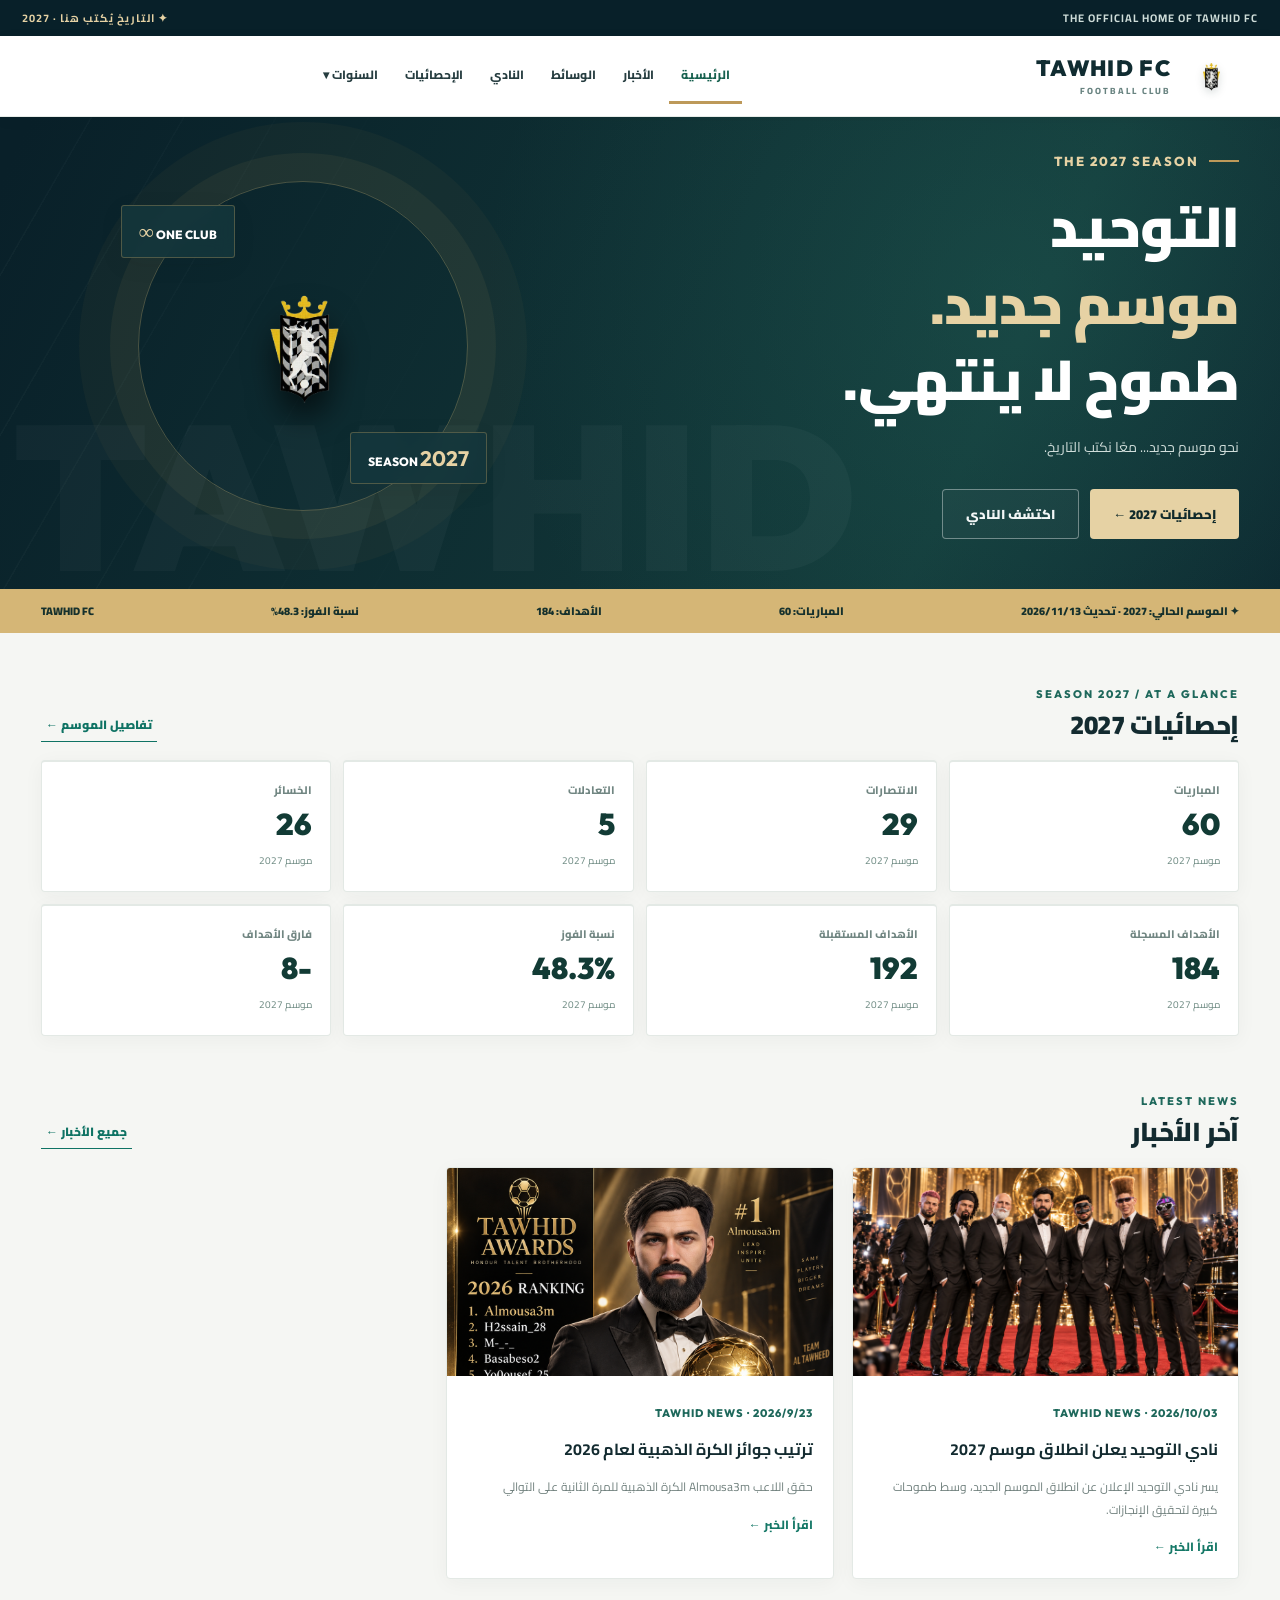
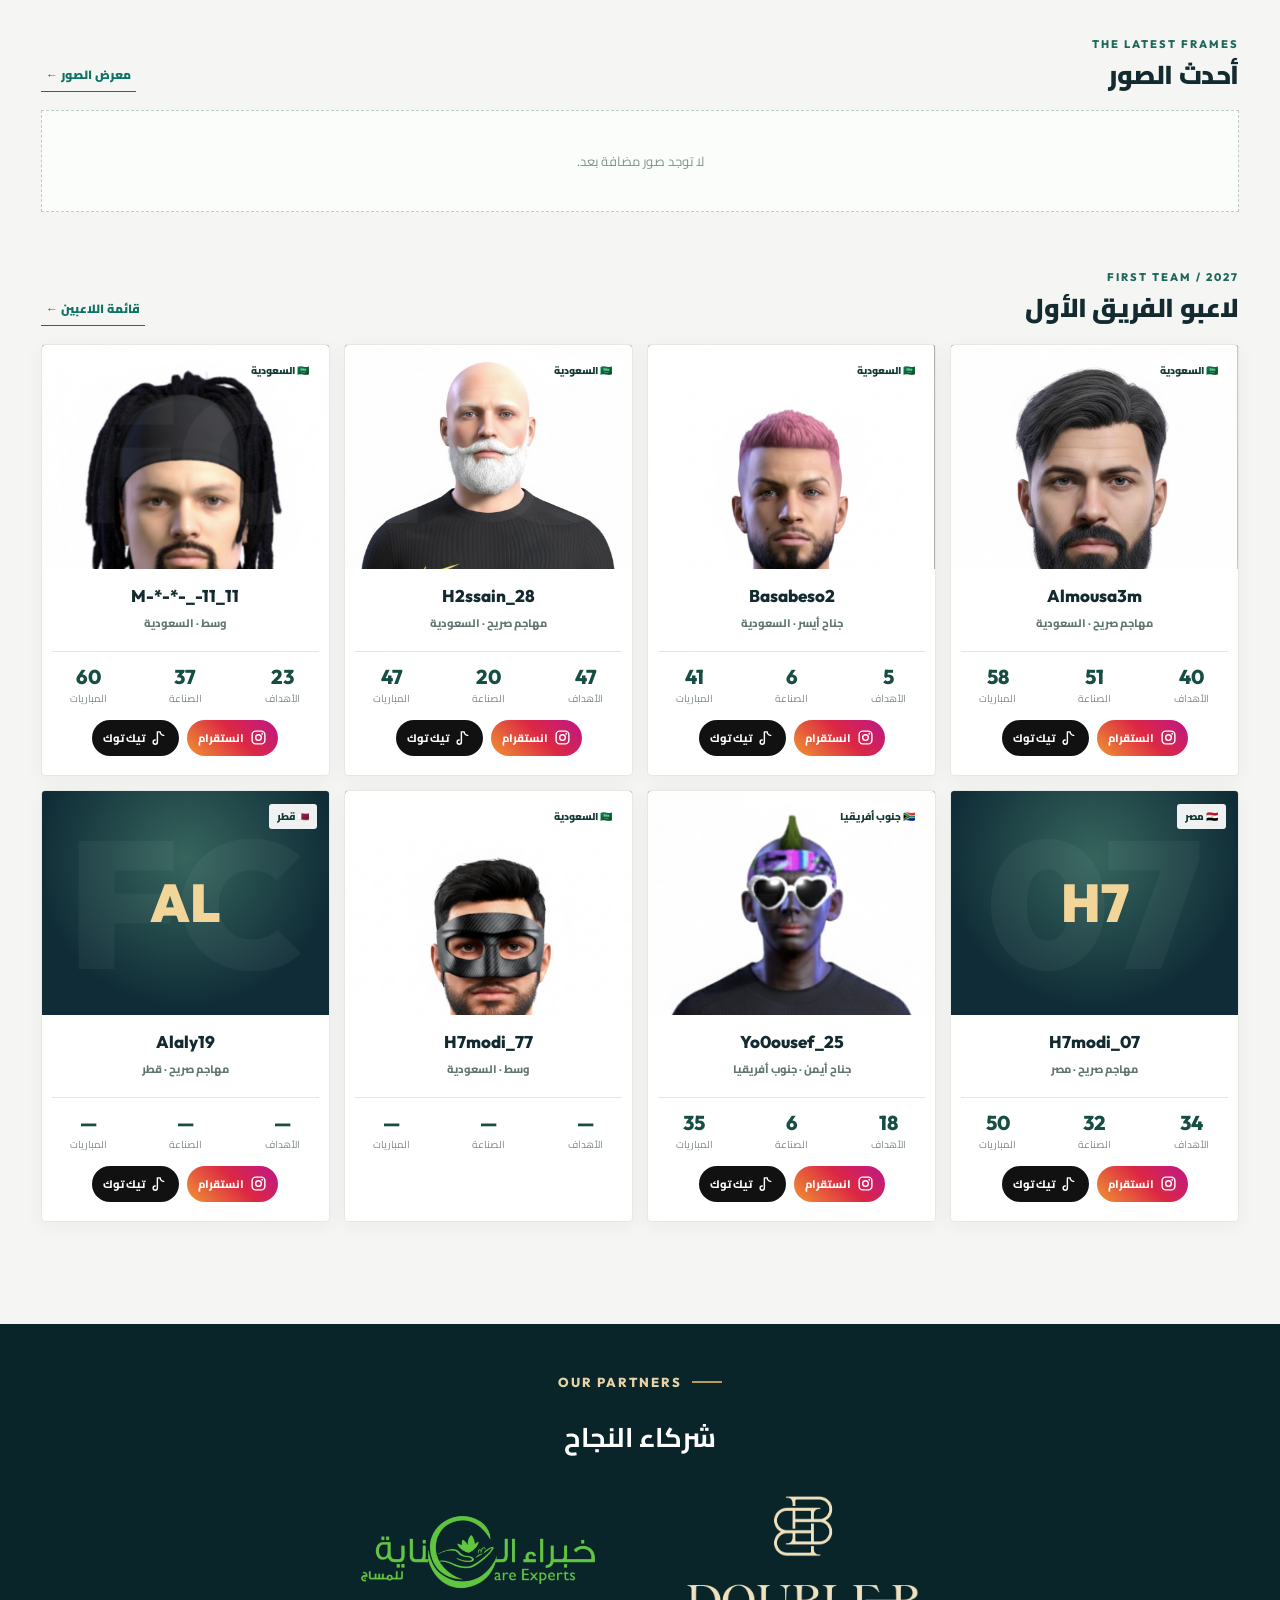
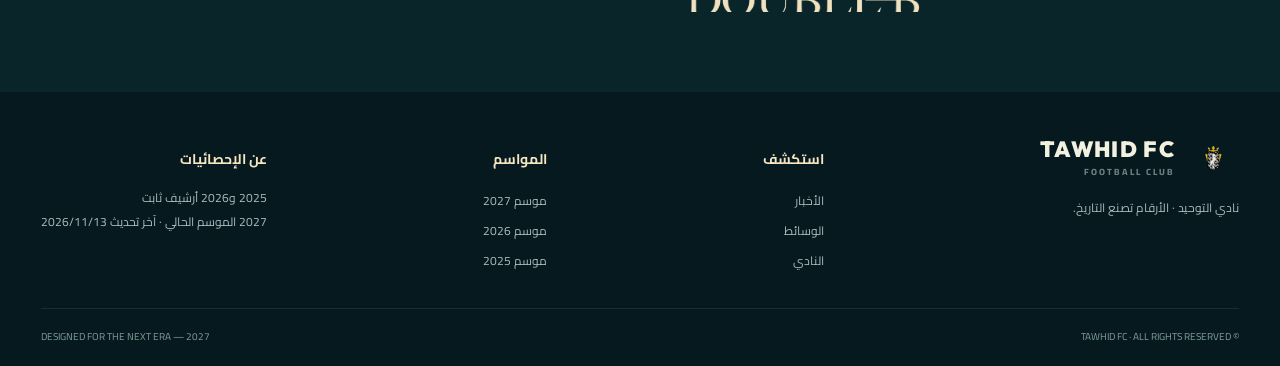
==== commit df17d2f8: "Add rounds, player social links, transparent sponsors; remove guide and rating details" ====
--- a/index.html
+++ b/index.html
@@ -15,7 +15,6 @@
  <a class="brand" href="#" onclick="go('home');return false"><img class="crest" src="assets/img/Logo.PNG" alt="TAWHID FC" onerror="this.style.display='none';this.nextElementSibling.style.display='grid'"><div class="crest-fallback" style="display:none">TFC</div><span><b>TAWHID FC</b><small>FOOTBALL CLUB</small></span></a>
  <button class="mobile-menu" type="button" aria-label="فتح القائمة الرئيسية" aria-controls="mainNav" aria-expanded="false" onclick="toggleMobileMenu()"><span class="menu-icon" aria-hidden="true"><i></i><i></i><i></i></span><span class="menu-label">القائمة</span></button>
  <nav id="mainNav" class="nav" aria-label="القائمة الرئيسية"><div class="mobile-nav-heading"><b>التوحيد</b><span>TAWHID FOOTBALL CLUB</span><button type="button" aria-label="إغلاق القائمة" onclick="toggleMobileMenu(false)">×</button></div><button type="button" data-nav="home" onclick="go('home')">الرئيسية</button><button type="button" data-nav="news" onclick="go('news')">الأخبار</button><button type="button" data-nav="media" onclick="go('media')">الوسائط</button><button type="button" data-nav="club" onclick="go('club')">النادي</button><button type="button" data-nav="stats" onclick="go('stats')">الإحصائيات</button><div class="drop" id="seasonDrop"><button type="button" class="dropbtn" aria-haspopup="true" onclick="document.getElementById('seasonDrop').classList.toggle('open')">السنوات ▾</button><div class="drop-menu"><button onclick="setYear(2027)">موسم 2027</button><button onclick="setYear(2026)">موسم 2026</button><button onclick="setYear(2025)">موسم 2025</button></div></div></nav>
- <button class="header-action" type="button" onclick="go('guide')">⌘ طريقة التحديث</button>
  </div></header>
 <div class="nav-shade" id="navShade" onclick="toggleMobileMenu(false)" aria-hidden="true"></div>
 <div id="app" aria-live="polite"></div>
--- a/assets/css/style.css
+++ b/assets/css/style.css
@@ -31,3 +31,17 @@
 @media(max-width:600px){table.compact{min-width:0;font-size:12px}table.compact th,table.compact td{padding:10px 7px}.tile b.txt{font-size:15px}.modal-profile{text-align:center}.modal-profile .badge{margin:auto}.archive-title .badge{font-size:11px}.nav>button,.nav .dropbtn{font-size:15px}}
 @media(prefers-reduced-motion:reduce){*,*:before,*:after{scroll-behavior:auto!important;transition:none!important;animation:none!important}}
 
+
+/* الدورات + حسابات اللاعبين */
+.round-tabs{display:flex;gap:8px;overflow-x:auto;padding:2px 2px 10px;margin:-8px 0 22px;scrollbar-width:thin;-webkit-overflow-scrolling:touch;scroll-snap-type:x proximity}
+.rtab{flex:0 0 auto;scroll-snap-align:start;display:flex;flex-direction:column;align-items:flex-start;gap:2px;padding:9px 14px;border:1px solid #d7e1db;background:#fff;border-radius:6px;color:#1d4a40;text-align:right}
+.rtab b{font-size:12px;font-weight:900}.rtab small{font:700 10px Outfit,Cairo;color:#7d918a;direction:ltr}
+.rtab.active{background:#0c514b;border-color:#0c514b;color:#fff}.rtab.active small{color:#cfe3dc}.rtab.pending{opacity:.62}.rtab.pending.active{opacity:1}
+.rounds-table td,.rounds-table th{white-space:nowrap}
+.socials{display:flex;justify-content:center;gap:8px;margin-top:12px;flex-wrap:wrap}
+.social{display:inline-flex;align-items:center;gap:6px;min-height:36px;padding:6px 11px;border-radius:999px;font-size:11px;font-weight:800;color:#fff;transition:transform .15s,filter .15s}
+.social svg{width:17px;height:17px;flex:none}.social:hover{transform:translateY(-1px);filter:brightness(1.08)}
+.social.instagram{background:linear-gradient(45deg,#f09433,#dc2743 55%,#bc1888)}.social.tiktok{background:#111}
+.modal-profile .socials{justify-content:flex-start}
+@media(max-width:600px){.social span{display:none}.social{width:40px;height:40px;padding:0;justify-content:center}.social svg{width:19px;height:19px}.socials{gap:10px;margin-top:10px}.modal-profile .socials{justify-content:center}.rtab{padding:8px 12px}}
+.dark-section .sponsor-slot{height:120px}.sponsor-slot img{object-fit:contain}
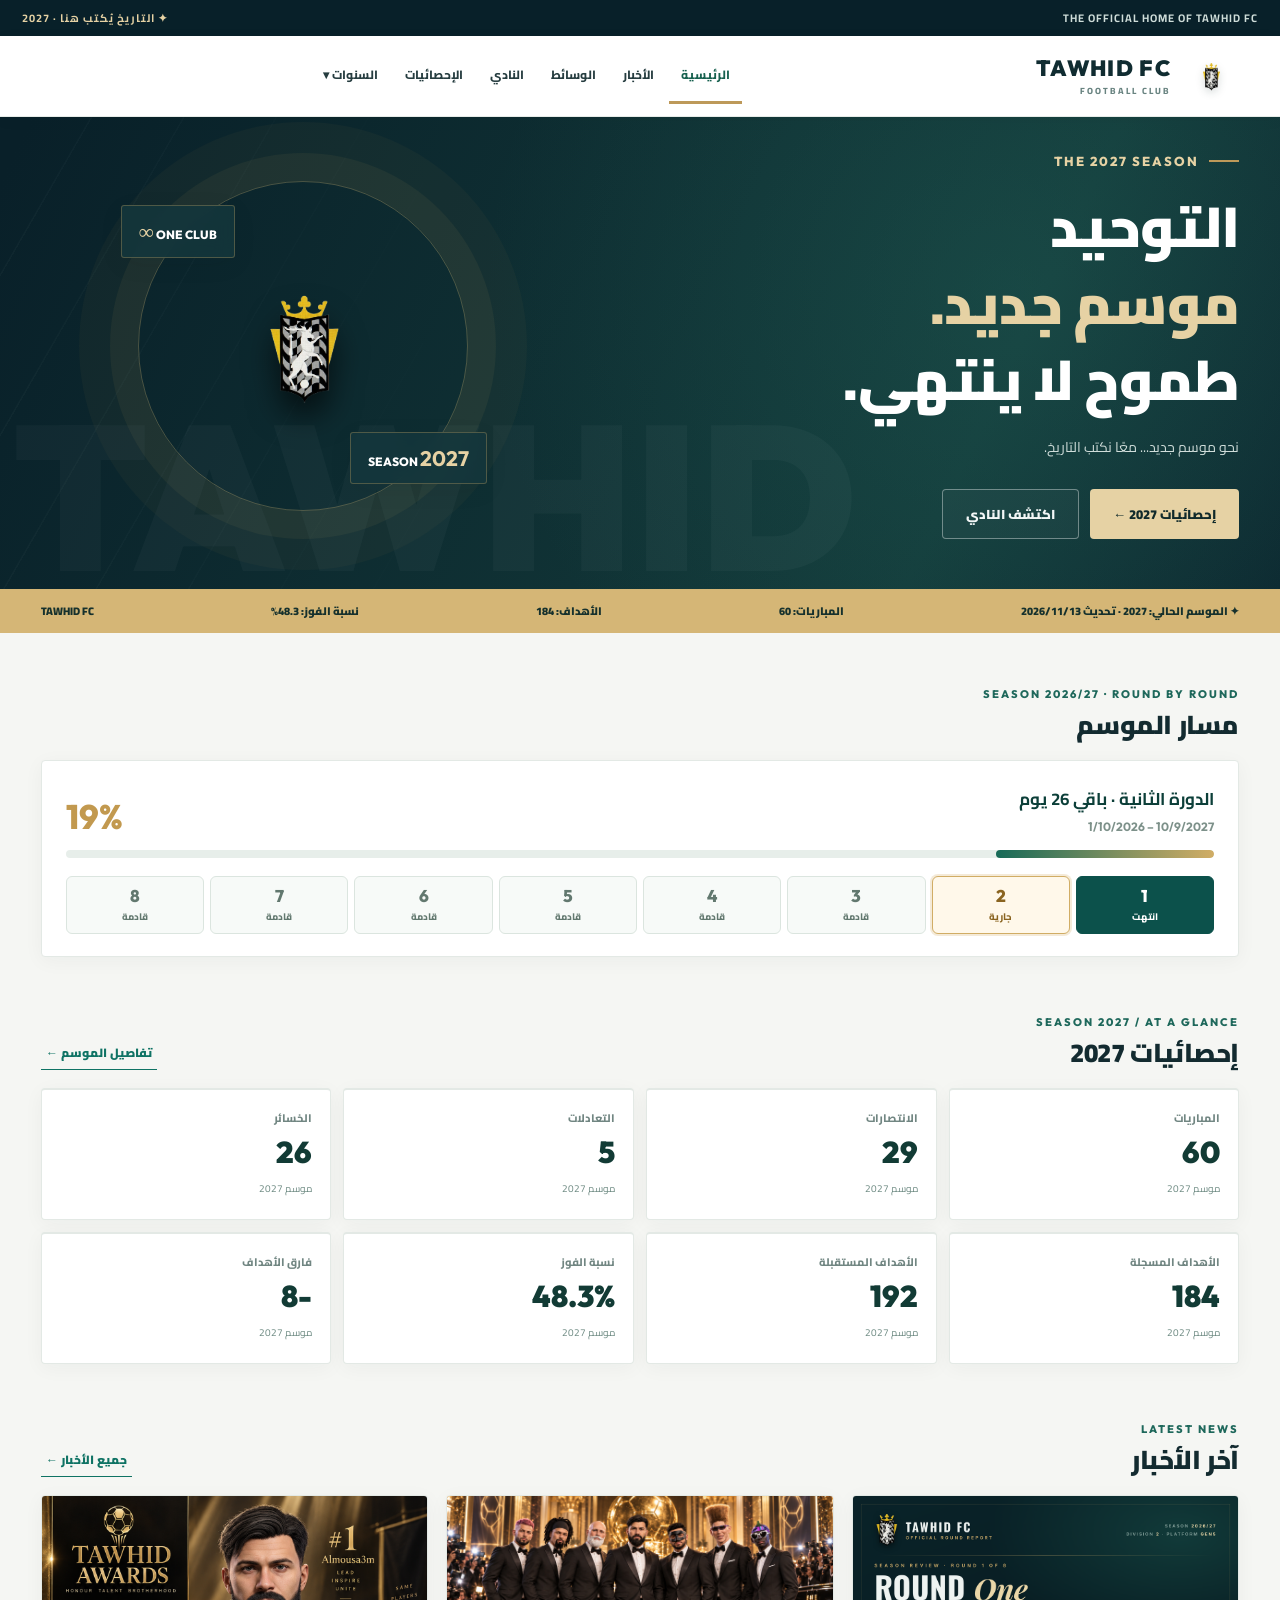
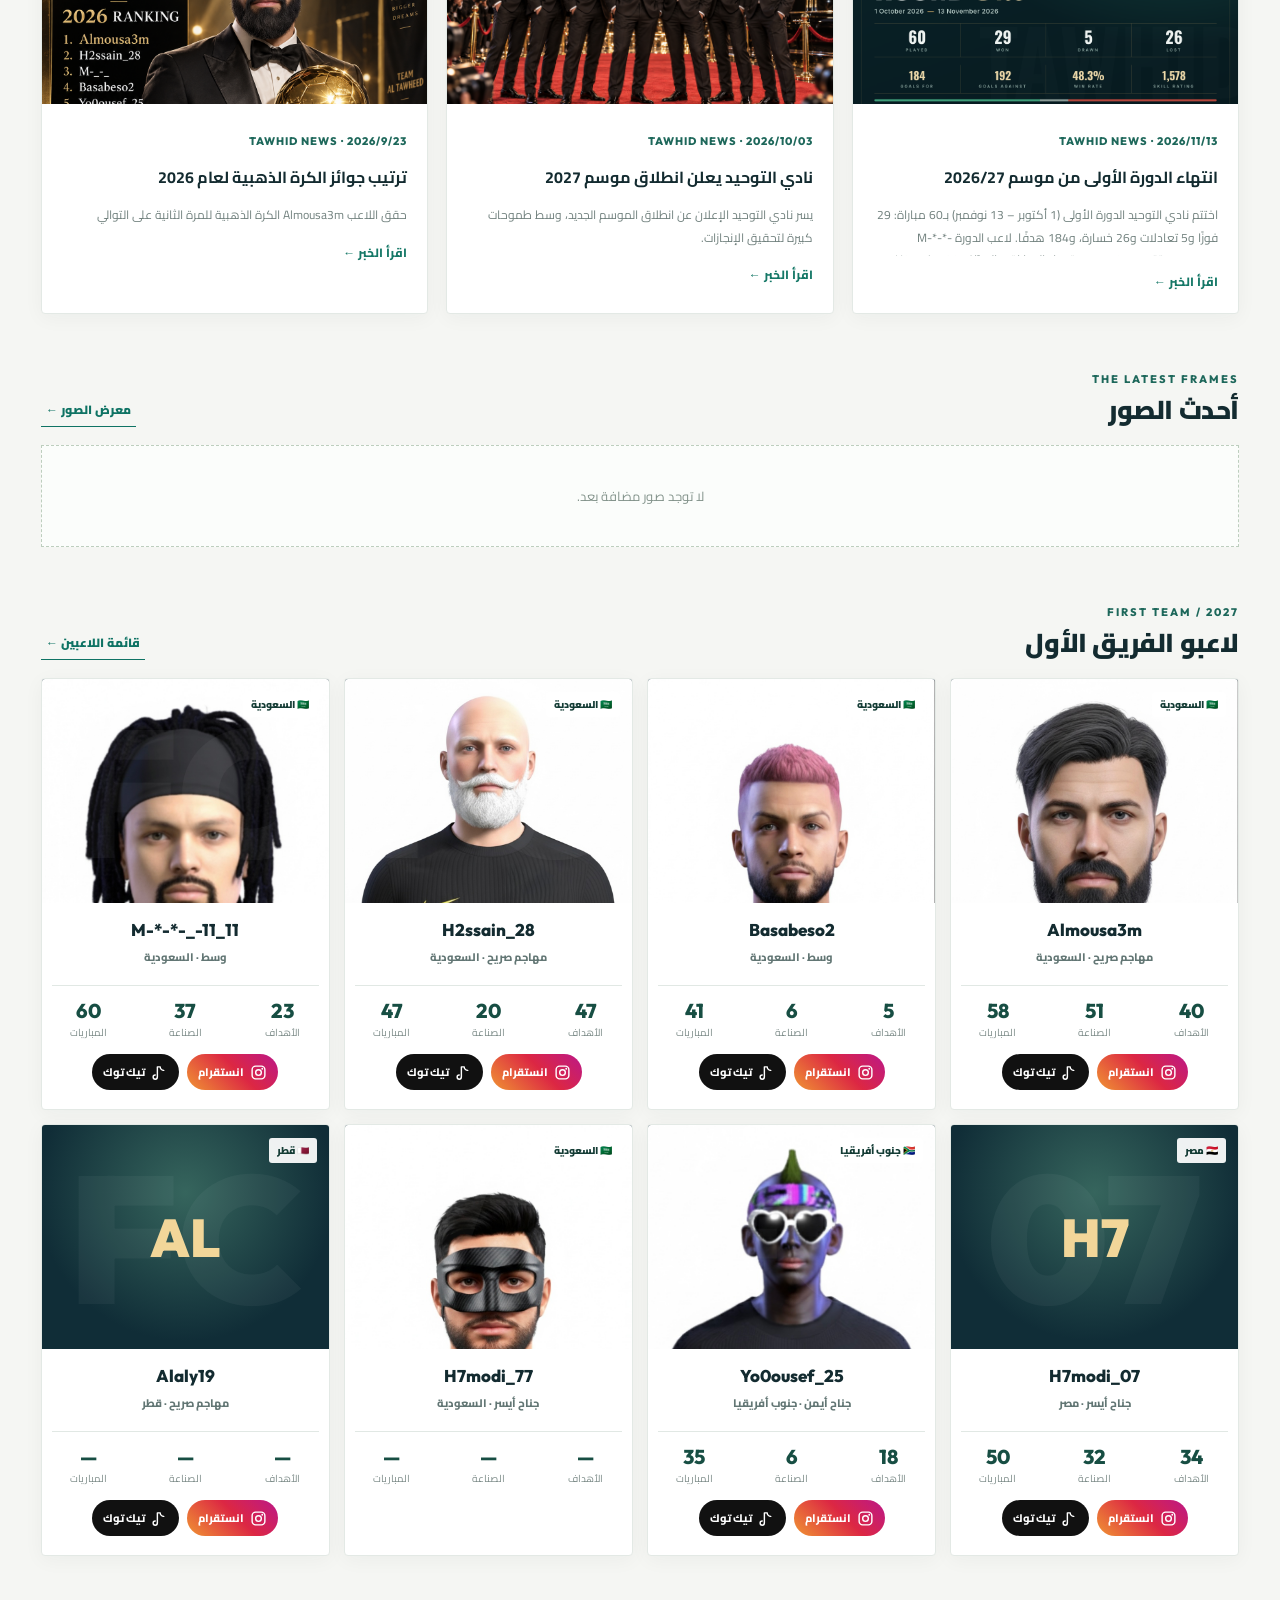
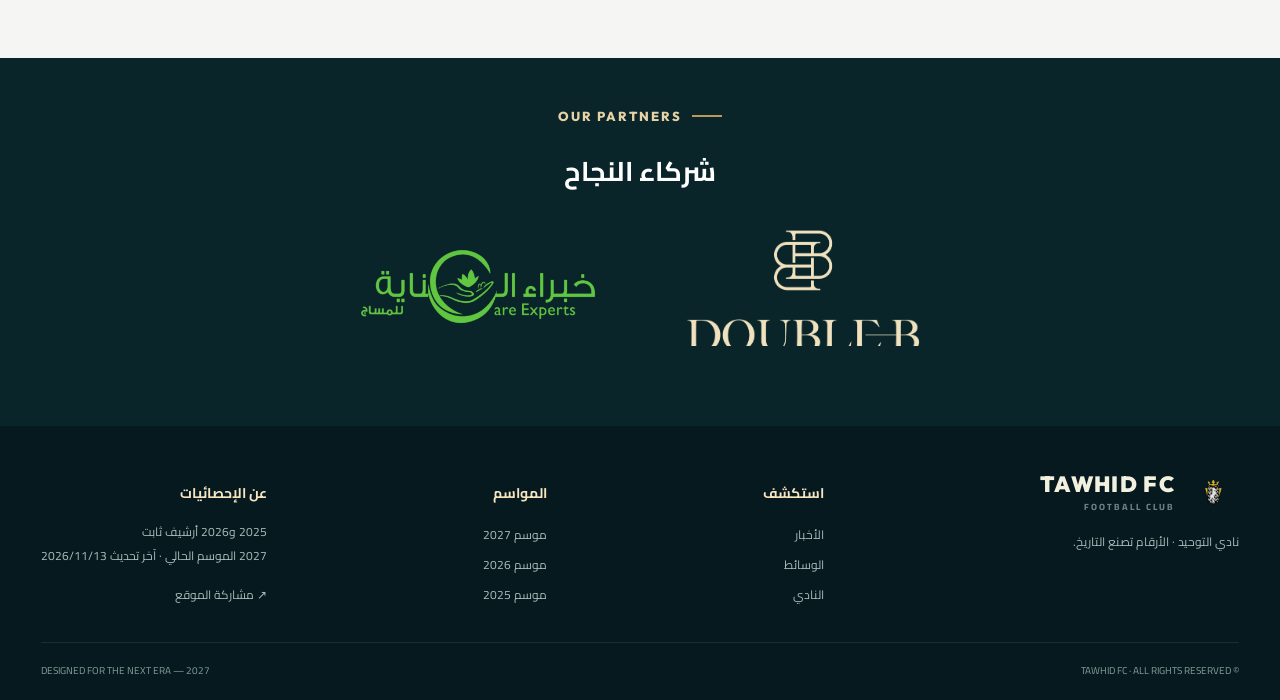
==== commit 50353bb0: "Add season progress, player comparison, share links and round 1 news" ====
--- a/index.html
+++ b/index.html
@@ -5,6 +5,10 @@
 <meta charset="utf-8"><meta name="viewport" content="width=device-width,initial-scale=1,viewport-fit=cover"><meta name="theme-color" content="#091b23">
 <title>TAWHID FC | الموقع الرسمي</title>
 <meta name="description" content="الموقع الرسمي لنادي التوحيد: أخبار النادي، الوسائط، الفريق الأول وإحصائيات المواسم 2025 و2026 و2027.">
+<link rel="icon" type="image/png" href="assets/img/Logo.PNG"><link rel="apple-touch-icon" href="assets/img/Logo.PNG">
+<meta property="og:type" content="website"><meta property="og:site_name" content="TAWHID FC">
+<meta property="og:title" content="TAWHID FC | نادي التوحيد"><meta property="og:description" content="الموقع الرسمي لنادي التوحيد: إحصائيات الموسم والدورات، اللاعبون، الأخبار.">
+<meta property="og:url" content="https://h7modi77.github.io/TAWHID-FC/"><meta property="og:image" content="https://h7modi77.github.io/TAWHID-FC/assets/img/Logo.PNG"><meta name="twitter:card" content="summary">
 <link rel="preconnect" href="https://fonts.googleapis.com"><link rel="preconnect" href="https://fonts.gstatic.com" crossorigin>
 <link rel="stylesheet" href="https://fonts.googleapis.com/css2?family=Cairo:wght@400;500;600;700;800;900&family=Outfit:wght@400;500;600;700;800;900&display=swap">
 <link rel="stylesheet" href="assets/css/style.css">
--- a/assets/css/style.css
+++ b/assets/css/style.css
@@ -45,3 +45,25 @@
 .modal-profile .socials{justify-content:flex-start}
 @media(max-width:600px){.social span{display:none}.social{width:40px;height:40px;padding:0;justify-content:center}.social svg{width:19px;height:19px}.socials{gap:10px;margin-top:10px}.modal-profile .socials{justify-content:center}.rtab{padding:8px 12px}}
 .dark-section .sponsor-slot{height:120px}.sponsor-slot img{object-fit:contain}
+
+/* مسار الموسم */
+.season-track .panel{padding:22px 24px}.track-top{display:flex;justify-content:space-between;align-items:flex-end;gap:12px}
+.track-top b{display:block;font-size:17px;color:#0c3f39}.track-top small{display:block;margin-top:4px;color:#7d918a;font:700 12px Outfit,Cairo;direction:ltr;text-align:right}
+.track-top strong{font:800 34px/1 Outfit;color:#c2994f}
+.track-bar{height:8px;background:#e7eeea;border-radius:9px;margin:16px 0 18px;overflow:hidden}.track-bar i{display:block;height:100%;background:linear-gradient(270deg,#d1ad65,#176a58);border-radius:9px}
+.track-rounds{display:grid;grid-template-columns:repeat(8,1fr);gap:6px}
+.tr{border:1px solid #dbe5df;background:#f7faf8;border-radius:6px;padding:8px 2px;display:flex;flex-direction:column;align-items:center;gap:2px;color:#62786f}
+.tr span{font:800 17px Outfit}.tr small{font-size:9.5px;font-weight:800}
+.tr.done{background:#0c514b;border-color:#0c514b;color:#fff}.tr.now{background:#fff8ea;border-color:#d1ad65;color:#8a6420;box-shadow:0 0 0 2px rgba(209,173,101,.25)}
+/* مقارنة اللاعبين */
+.cmp{padding:20px 22px}.cmp-pick{display:grid;grid-template-columns:1fr auto 1fr;gap:10px;align-items:center;margin-bottom:14px}
+.cmp-pick select{width:100%;min-height:44px;border:1px solid #cfdcd5;border-radius:6px;background:#fff;padding:0 10px;font:800 14px Outfit,Cairo;color:#0c3f39}
+.cmp-pick span{font:900 13px Outfit;color:#c2994f;letter-spacing:2px}
+.cmp-row{display:grid;grid-template-columns:64px 1fr 64px;grid-template-rows:auto auto;align-items:center;column-gap:10px;padding:9px 0;border-top:1px solid #edf2ef}
+.cmp-row label{grid-column:1/-1;grid-row:1;text-align:center;font-size:11.5px;font-weight:800;color:#6f857d;margin-bottom:5px}
+.cmp-row .v{grid-row:2;font:800 16px Outfit;color:#43574f;text-align:center}.cmp-row .v.win{color:#0c6a58}
+.cmp-row .bars{grid-row:2;direction:ltr;display:grid;grid-template-columns:1fr 1fr;gap:3px;height:9px}
+.cmp-row .half{display:flex;background:#eef3f0;overflow:hidden}.cmp-row .half.l{justify-content:flex-end;border-radius:9px 0 0 9px}.cmp-row .half.r{border-radius:0 9px 9px 0}
+.cmp-row .half i{display:block;height:100%}.cmp-row .half .a{background:#176a58}.cmp-row .half .b{background:#d1ad65}
+.share-row{display:flex;justify-content:center;margin-top:18px}
+@media(max-width:600px){.track-rounds{grid-template-columns:repeat(4,1fr)}.track-top b{font-size:15px}.track-top strong{font-size:28px}.cmp{padding:16px 14px}.cmp-row{grid-template-columns:52px 1fr 52px}.cmp-pick select{font-size:12.5px;padding:0 6px}.toast{left:12px;right:12px;bottom:16px;text-align:center}}
